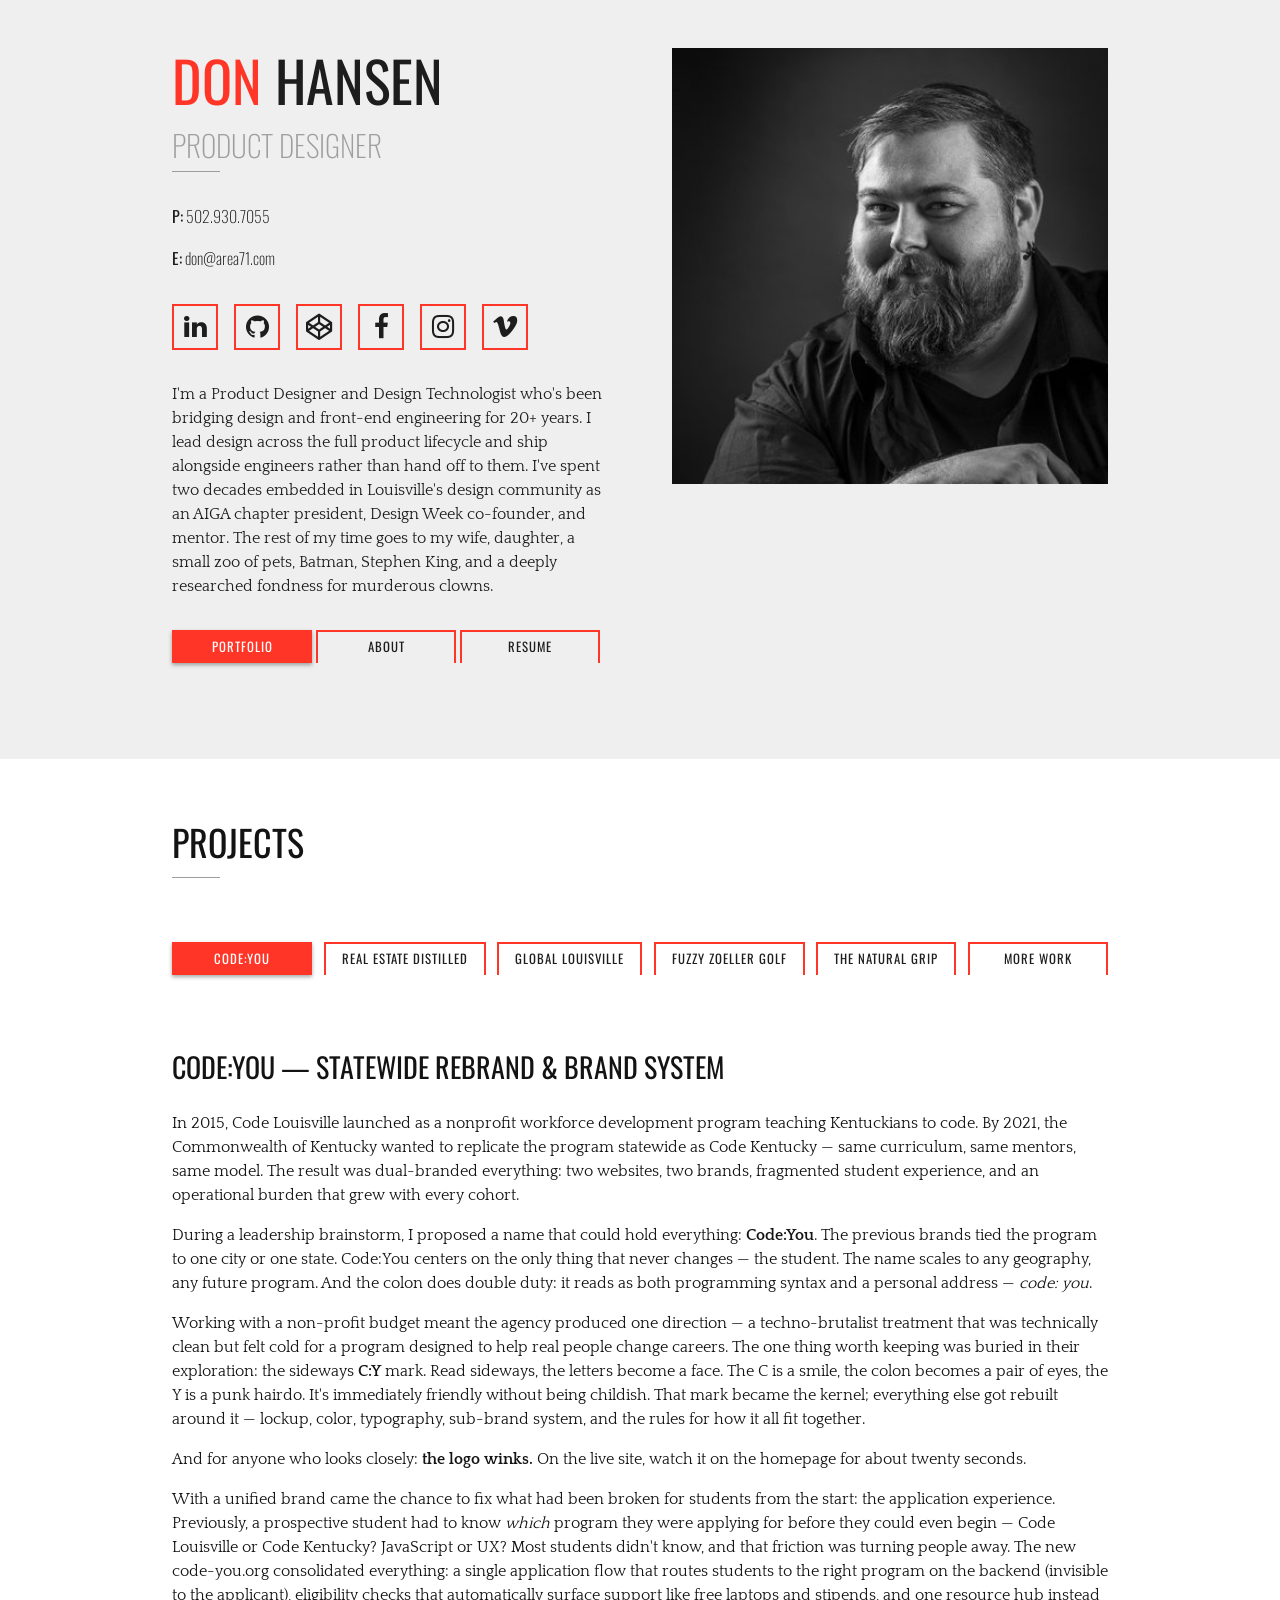
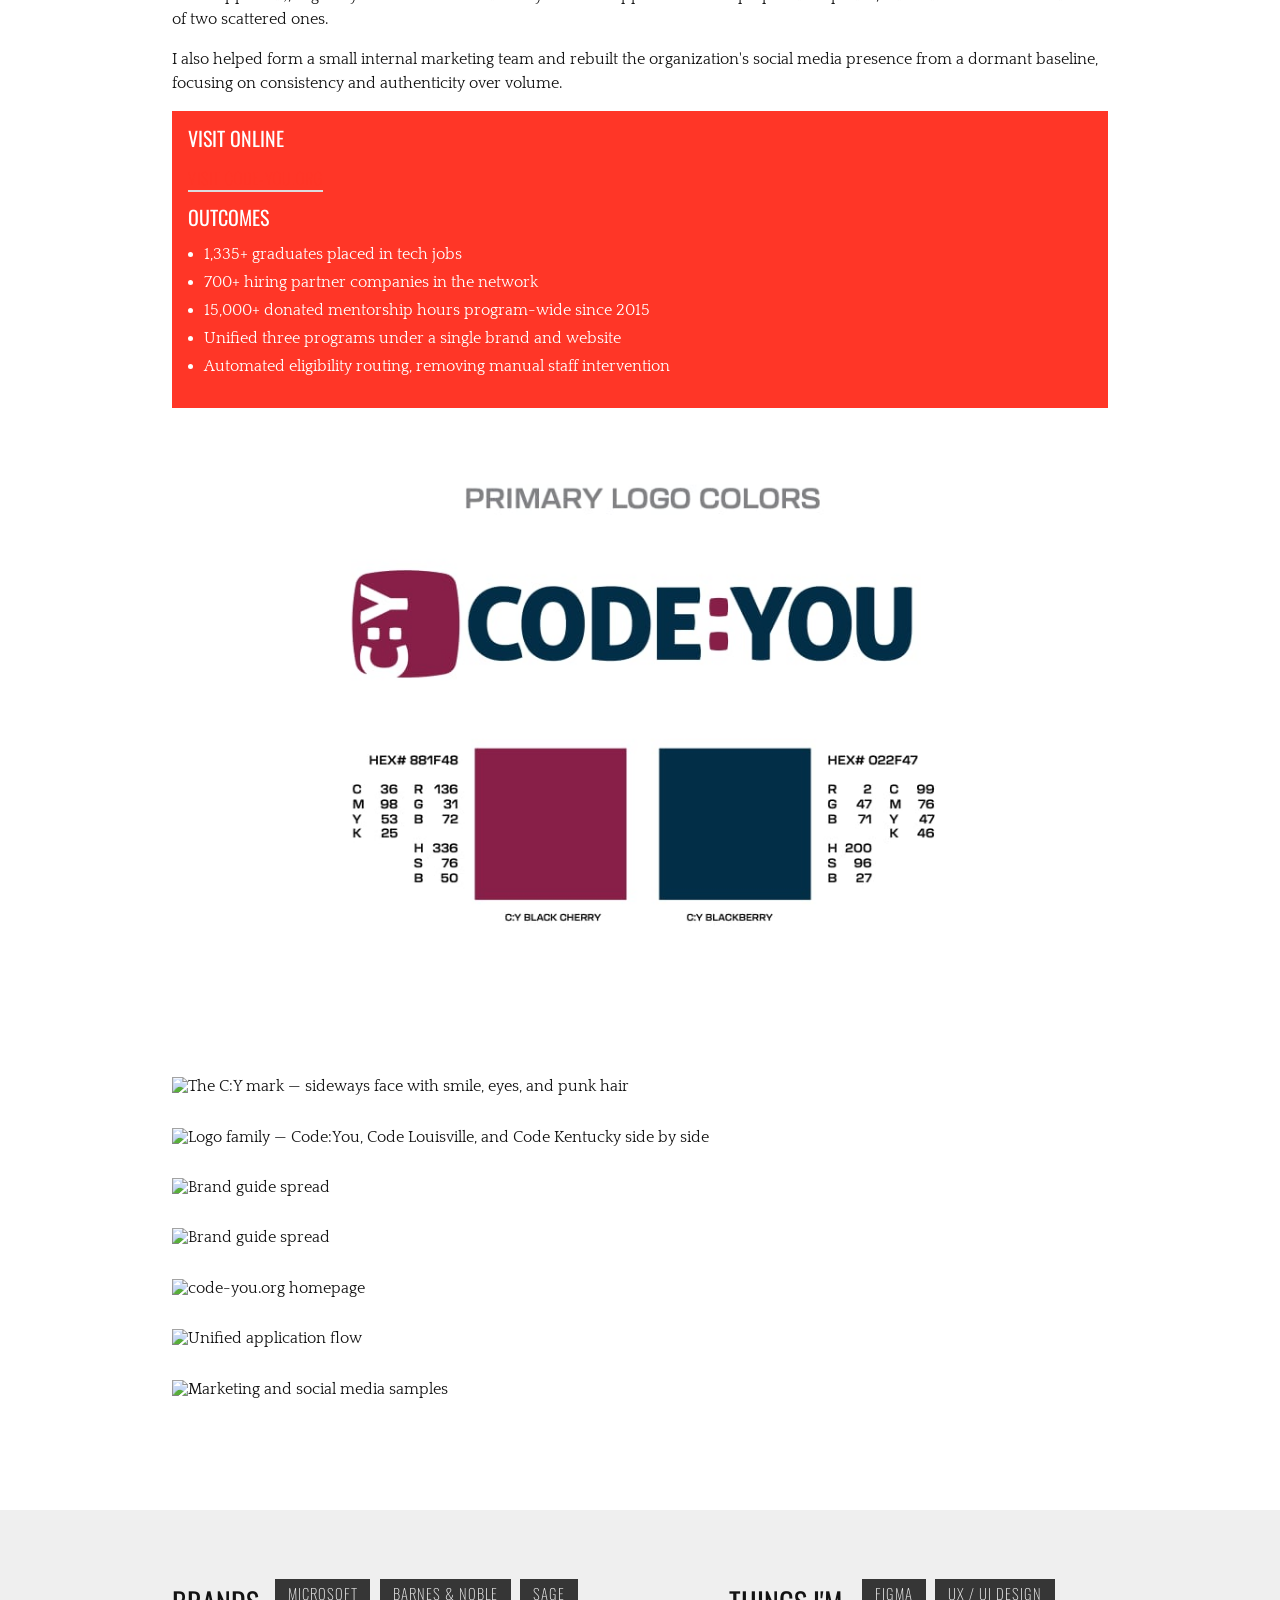
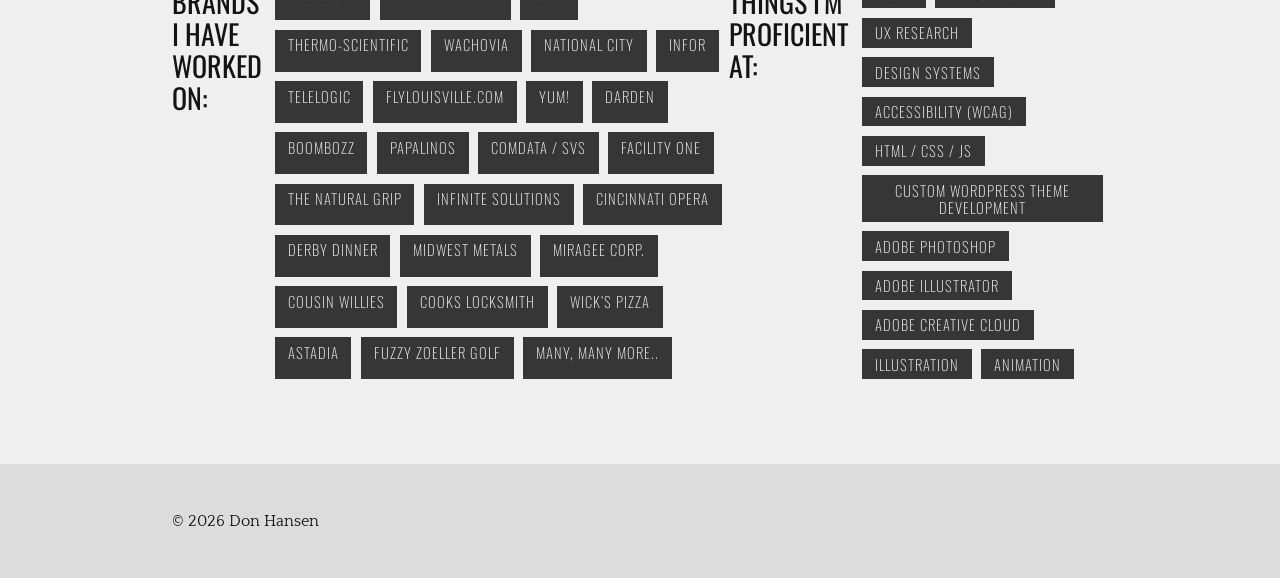
==== index.html @ 9a3e17de "Format index.html and style.css with Prettier Normalizes indentation across both files so the editor" ====
<!doctype html>
<html lang="en">
  <head>
    <meta charset="UTF-8" />
    <title>Don Hansen - Portfolio</title>

    <meta name="viewport" content="width=device-width, initial-scale=1.0" />
    <meta name="description" content="Don Hansen — Product Designer and Design Technologist in Louisville, KY. 20+ years bridging design and front-end engineering." />

    <meta property="og:type" content="website" />
    <meta property="og:title" content="Don Hansen — Product Designer & Design Technologist" />
    <meta property="og:description" content="20+ years bridging design and front-end engineering. Portfolio, about, and resume." />
    <meta property="og:image" content="https://area71.com/assets/dchansen3_sq_400x400.jpg" />
    <meta property="og:url" content="https://area71.com/" />
    <meta name="twitter:card" content="summary_large_image" />
    <meta name="twitter:title" content="Don Hansen — Product Designer & Design Technologist" />
    <meta name="twitter:description" content="20+ years bridging design and front-end engineering. Portfolio, about, and resume." />
    <meta name="twitter:image" content="https://area71.com/assets/dchansen3_sq_400x400.jpg" />

    <link rel="preconnect" href="https://fonts.gstatic.com" />
    <link rel="preconnect" href="https://cdnjs.cloudflare.com" crossorigin />
    <link rel="stylesheet" href="https://fonts.googleapis.com/css2?family=Oswald:wght@200;400&family=Quattrocento:wght@400;700&display=swap" />
    <link rel="stylesheet" href="https://cdnjs.cloudflare.com/ajax/libs/font-awesome/4.6.3/css/font-awesome.css" />
    <link rel="preload" as="image" href="assets/dchansen3_sq_400x400.jpg" />

    <link rel="stylesheet" href="css/style.css" />
  </head>

  <body>
    <a href="#main-content" class="skip-to-content">Skip to main content</a>

    <div class="full-width-cont header">
      <section class="contact-cont cont">
        <div class="contact-info">
          <h1><span class="accent">Don</span> Hansen</h1>

          <h2>Product Designer</h2>

          <p>
            <span><strong>P:</strong> 502.930.7055</span>
          </p>
          <p>
            <span><strong>E:</strong> don@area71.com</span>
          </p>

          <div class="social-cont">
            <ul class="social-icons">
              <li>
                <a href="https://www.linkedin.com/in/dchansen/" target="_blank" rel="noopener noreferrer" aria-label="LinkedIn profile"><i class="fa fa-linkedin" aria-hidden="true"></i></a>
              </li>
              <li>
                <a href="https://github.com/charger71" target="_blank" rel="noopener noreferrer" aria-label="GitHub profile"><i class="fa fa-github" aria-hidden="true"></i></a>
              </li>
              <li>
                <a href="https://codepen.io/charger71" target="_blank" rel="noopener noreferrer" aria-label="CodePen profile"><i class="fa fa-codepen" aria-hidden="true"></i></a>
              </li>
              <li>
                <a href="https://www.facebook.com/charger71/" target="_blank" rel="noopener noreferrer" aria-label="Facebook profile"><i class="fa fa-facebook" aria-hidden="true"></i></a>
              </li>
              <li>
                <a href="https://www.instagram.com/charger71/" target="_blank" rel="noopener noreferrer" aria-label="Instagram profile"><i class="fa fa-instagram" aria-hidden="true"></i></a>
              </li>
              <li>
                <a href="https://vimeo.com/user18094978" target="_blank" rel="noopener noreferrer" aria-label="Vimeo profile"><i class="fa fa-vimeo" aria-hidden="true"></i></a>
              </li>
            </ul>
          </div>

          <p>
            I'm a Product Designer and Design Technologist who's been bridging design and front-end engineering for 20+ years. I lead design across the full product lifecycle and ship alongside
            engineers rather than hand off to them. I've spent two decades embedded in Louisville's design community as an AIGA chapter president, Design Week co-founder, and mentor. The rest of my
            time goes to my wife, daughter, a small zoo of pets, Batman, Stephen King, and a deeply researched fondness for murderous clowns.
          </p>

          <p>
            <button type="button" class="btn proj-nav-lnk active" data-group="outer" data-target="port-cont">Portfolio</button>
            <button type="button" class="btn proj-nav-lnk" data-group="outer" data-target="about-cont">About</button>
            <button type="button" class="btn proj-nav-lnk" data-group="outer" data-target="resume-cont">Resume</button>
          </p>
        </div>

        <div class="contact-photo">
          <img src="assets/dchansen3_sq_400x400.jpg" alt="Headshot of Don Hansen" class="contact-headshot" width="400" height="400" />
        </div>
      </section>
    </div>

    <!-- BEGIN PORTFOLIO SECTION -->

    <main id="main-content">
      <div id="port-cont" style="display: block" class="tabcontent2">
        <section class="cont">
          <h2 class="proj-header">Projects</h2>
        </section>

        <section class="proj-nav cont">
          <button type="button" class="btn proj-nav-lnk active" data-group="inner" data-target="codeyou">Code:You</button>
          <button type="button" class="btn proj-nav-lnk" data-group="inner" data-target="red">Real Estate Distilled</button>
          <button type="button" class="btn proj-nav-lnk" data-group="inner" data-target="globallou">Global Louisville</button>
          <button type="button" class="btn proj-nav-lnk" data-group="inner" data-target="fuzzygolf">Fuzzy Zoeller Golf</button>
          <button type="button" class="btn proj-nav-lnk" data-group="inner" data-target="naturalgrip">The Natural Grip</button>
          <button type="button" class="btn proj-nav-lnk" data-group="inner" data-target="morework">More Work</button>
        </section>

        <section class="proj-item cont">
          <div id="codeyou" style="display: block" class="tabcontent">
            <div class="tab-txt">
              <div>
                <h3>Code:You — Statewide Rebrand &amp; Brand System</h3>

                <p>
                  In 2015, Code Louisville launched as a nonprofit workforce development program teaching Kentuckians to code. By 2021, the Commonwealth of Kentucky wanted to replicate the program
                  statewide as Code Kentucky — same curriculum, same mentors, same model. The result was dual-branded everything: two websites, two brands, fragmented student experience, and an
                  operational burden that grew with every cohort.
                </p>

                <p>
                  During a leadership brainstorm, I proposed a name that could hold everything: <strong>Code:You</strong>. The previous brands tied the program to one city or one state. Code:You
                  centers on the only thing that never changes — the student. The name scales to any geography, any future program. And the colon does double duty: it reads as both programming syntax
                  and a personal address — <em>code: you</em>.
                </p>

                <p>
                  Working with a non-profit budget meant the agency produced one direction — a techno-brutalist treatment that was technically clean but felt cold for a program designed to help real
                  people change careers. The one thing worth keeping was buried in their exploration: the sideways <strong>C:Y</strong> mark. Read sideways, the letters become a face. The C is a
                  smile, the colon becomes a pair of eyes, the Y is a punk hairdo. It's immediately friendly without being childish. That mark became the kernel; everything else got rebuilt around it
                  — lockup, color, typography, sub-brand system, and the rules for how it all fit together.
                </p>

                <p>And for anyone who looks closely: <strong>the logo winks.</strong> On the live site, watch it on the homepage for about twenty seconds.</p>

                <p>
                  With a unified brand came the chance to fix what had been broken for students from the start: the application experience. Previously, a prospective student had to know
                  <em>which</em> program they were applying for before they could even begin — Code Louisville or Code Kentucky? JavaScript or UX? Most students didn't know, and that friction was
                  turning people away. The new code-you.org consolidated everything: a single application flow that routes students to the right program on the backend (invisible to the applicant),
                  eligibility checks that automatically surface support like free laptops and stipends, and one resource hub instead of two scattered ones.
                </p>

                <p>
                  I also helped form a small internal marketing team and rebuilt the organization's social media presence from a dormant baseline, focusing on consistency and authenticity over volume.
                </p>
              </div>

              <aside class="proj-aside">
                <h3>Visit Online</h3>

                <p><a href="https://code-you.org/" target="_blank" rel="noopener noreferrer">Visit code-you.org</a></p>

                <h3>Outcomes</h3>

                <ul>
                  <li>1,335+ graduates placed in tech jobs</li>
                  <li>700+ hiring partner companies in the network</li>
                  <li>15,000+ donated mentorship hours program-wide since 2015</li>
                  <li>Unified three programs under a single brand and website</li>
                  <li>Automated eligibility routing, removing manual staff intervention</li>
                </ul>
              </aside>
            </div>

            <div class="tab-img">
              <img src="assets/codeyou-main.jpg" alt="Code:You primary logo lockup" class="proj-img" />
              <img src="assets/codeyou-logo-cy-mark.jpg" alt="The C:Y mark — sideways face with smile, eyes, and punk hair" class="proj-img" />
              <img src="assets/codeyou-logo-family.jpg" alt="Logo family — Code:You, Code Louisville, and Code Kentucky side by side" class="proj-img" />
              <img src="assets/codeyou-brandguide-01.jpg" alt="Brand guide spread" class="proj-img" />
              <img src="assets/codeyou-brandguide-02.jpg" alt="Brand guide spread" class="proj-img" />
              <img src="assets/codeyou-website-home.jpg" alt="code-you.org homepage" class="proj-img" />
              <img src="assets/codeyou-application-flow.jpg" alt="Unified application flow" class="proj-img" />
              <img src="assets/codeyou-marketing.jpg" alt="Marketing and social media samples" class="proj-img" />
            </div>
          </div>

          <div id="red" style="display: none" class="tabcontent">
            <div class="tab-txt">
              <div>
                <h3>Real Estate Distilled</h3>

                <p>
                  Branding for a new real estate conference launching in a category full of polished, interchangeable corporate events. The whole positioning was anti-fluff: speakers were asked to
                  <span class="quoted">&ldquo;truly distill their talks down,&rdquo;</span> focusing only on revenue-producing tactics attendees could put to work the next Monday. The identity needed
                  to feel like that &mdash; direct, confident, distinct, with no decoration that wasn&rsquo;t doing work.
                </p>

                <p>
                  I developed the full brand from scratch: logo system, color and typography, icons, and the brand guide that kept everything consistent across conference materials. The mark won AIGA
                  Louisville&rsquo;s The Show award in 2017 and was later featured in HeyDesign.com&rsquo;s logo inspiration roundup.
                </p>
              </div>

              <aside class="proj-aside">
                <h3>Special Recognition</h3>

                <p>2017 - AIGA Louisville's The Show Winner</p>
                <p>
                  <a href="https://heydesign.com/2017/05/new-round-of-logo-design-amazing-examples-for-your-inspiration/" target="_blank" rel="noopener noreferrer">HeyDesign.com</a> - Logos for your
                  inspiration. <span class="proj-aside-date">May, 2017</span>
                </p>
              </aside>
            </div>

            <div class="tab-img">
              <img src="assets/redc-main.jpg" alt="Real Estate Distilled — primary brand identity" class="proj-img" loading="lazy" />
              <img src="assets/redc-logo-variations.jpg" alt="Real Estate Distilled logo variations" class="proj-img" loading="lazy" />
              <img src="assets/redc-brandguide-01.jpg" alt="Real Estate Distilled brand guide spread" class="proj-img" loading="lazy" />
              <img src="assets/redc-brandguide-02.jpg" alt="Real Estate Distilled brand guide spread" class="proj-img" loading="lazy" />
              <img src="assets/redc-icons.jpg" alt="Real Estate Distilled icon set" class="proj-img" loading="lazy" />
            </div>
          </div>

          <div id="globallou" style="display: none" class="tabcontent">
            <div class="tab-txt">
              <div>
                <h3>Global Louisville Action Plan</h3>

                <p>
                  Unveiled in December 2016, the Global Louisville Action Plan is a collaborative effort between the Mayor&rsquo;s Office, regional chamber of commerce Greater Louisville Inc., and
                  hundreds of community members. It outlines key strategies to attract, retain, and grow Louisville&rsquo;s foreign-born population and workforce.
                </p>

                <p>
                  I designed the 12-page booklet that introduced the plan to the public &mdash; including the cover system, interior layout, and a full set of custom infographics that translated dense
                  demographic and economic data into something a general audience could actually read. The visualizations cover population growth projections, workforce composition by industry,
                  education attainment comparisons, business ownership stats, and the plan&rsquo;s three-pillar strategy framework (Integrate, Empower, Attract). Credited as designer on page 11 of the
                  published document.
                </p>
              </div>

              <aside class="proj-aside">
                <h3>More Info</h3>

                <p><a href="https://www.youtube.com/watch?v=EBZH74nXqgc" target="_blank" rel="noopener noreferrer">Watch Press Event</a></p>

                <p><a href="https://louisvilleky.gov/government/globalization/global-louisville-action-plan" target="_blank" rel="noopener noreferrer">Louisvilleky.gov</a></p>

                <p>
                  <a
                    href="https://louisvilleky.gov/sites/default/files/migration/missing-files/global_louisville_action_plan/globallouisvilleactionplan12162016.pdf"
                    target="_blank"
                    rel="noopener noreferrer"
                    >Read the full plan (PDF)</a
                  >
                </p>
              </aside>
            </div>

            <div class="tab-img">
              <img src="assets/globallou-cover-photo.jpg" alt="Global Louisville Action Plan booklet cover" class="proj-img" loading="lazy" />
              <img src="assets/globallou-inside-photo.jpg" alt="Global Louisville Action Plan interior spread with infographics" class="proj-img" loading="lazy" />
              <img src="assets/globallou-announce-photo.jpg" alt="Greater Louisville Inc. President Kent Oyler, center, helped unveil the Global Action Plan" class="proj-img" loading="lazy" />
              <p class="proj-caption">Greater Louisville leaders holding copies of the booklet during the press announcement.</p>
              <img src="assets/globallou-cover1-photo.jpg" alt="Global Louisville booklet alternate cover" class="proj-img" loading="lazy" />
              <img src="assets/globallou-inside1-photo.jpg" alt="Global Louisville booklet interior page" class="proj-img" loading="lazy" />
            </div>
          </div>

          <div id="fuzzygolf" style="display: none" class="tabcontent">
            <div class="tab-txt">
              <div>
                <h3>Fuzzy Zoeller Golf</h3>

                <p>
                  Two 18-hole, par-72 courses &mdash; Champions Pointe and Covered Bridge &mdash; designed in collaboration with Fuzzy Zoeller. By 2018, the existing website was holding the business
                  back: a tables-based static HTML site with no CMS, no responsive layout, and a booking flow that was effectively unusable on a phone. Both courses lived on every page, which made it
                  hard to learn anything about either one. And the most important thing a golfer comes to a course website to do &mdash; book a tee time &mdash; was the hardest thing to actually
                  accomplish.
                </p>

                <p>
                  I rebuilt the site from the ground up on WordPress with a custom theme, designed and developed end-to-end. Each course got its own clearly separated identity within the parent brand.
                  New interactive course maps replaced the previous static layouts. Proper booking pages were built around the actual flow a golfer needs &mdash; pick a course, pick a date, pick a
                  time &mdash; instead of the buried multi-step process the old site demanded.
                </p>

                <p>
                  After launch, online tee time bookings grew substantially and overall site traffic increased significantly. The courses themselves are still operating today &mdash; now managed by
                  <a href="https://www.kempersports.com/" target="_blank" rel="noopener noreferrer">KemperSports</a> under the combined name
                  <a href="https://www.cbcpgolf.com" target="_blank" rel="noopener noreferrer">Covered Bridge and Champions Pointe</a>.
                </p>
              </div>

              <aside class="proj-aside">
                <h3>The Work</h3>

                <ul>
                  <li>Custom WordPress theme built from scratch</li>
                  <li>Responsive design (the original site was unusable on mobile)</li>
                  <li>Interactive course maps for both courses</li>
                  <li>Streamlined tee time booking flow</li>
                  <li>Replaced a tables-based static site with a CMS-driven build</li>
                </ul>

                <h3>The Courses Today</h3>

                <p><a href="https://www.cbcpgolf.com" target="_blank" rel="noopener noreferrer">cbcpgolf.com</a></p>
              </aside>
            </div>

            <div class="tab-img">
              <img
                src="assets/fuzzygolf-before.jpg"
                alt="The previous Fuzzy Zoeller Golf site — tables-based, non-responsive, with both courses crowded onto every page"
                class="proj-img"
                loading="lazy"
              />
              <img src="assets/fuzzygolf-main.jpg" alt="Fuzzy Zoeller Golf — redesigned site hero" class="proj-img" loading="lazy" />
              <img src="assets/fuzzygolf-cp-home.jpg" alt="Champions Pointe golf course homepage" class="proj-img" loading="lazy" />
              <img src="assets/fuzzygolf-cb-home.jpg" alt="Covered Bridge golf course homepage" class="proj-img" loading="lazy" />
              <img src="assets/fuzzygolf-about.jpg" alt="Fuzzy Zoeller Golf about page" class="proj-img" loading="lazy" />
            </div>
          </div>

          <div id="naturalgrip" style="display: none" class="tabcontent">
            <div class="tab-txt">
              <div>
                <h3>The Natural Grip</h3>

                <p>
                  The Natural Grip is a hand-protection product for cross-functional fitness &mdash; thin zinc oxide cotton tape, custom-fitted to ring-finger size, more breathable than weightlifting
                  gloves and less bulky than wraps. In the fall of 2014, the company landed a featured spot on ABC&rsquo;s <em>Shark Tank</em>, which gave us roughly six weeks to get the brand and
                  site ready for a national-broadcast audience hitting all at once.
                </p>

                <p>
                  I led design and strategy as the senior member of the team, owned the design end-to-end, and co-developed with a dev partner to split the build under the deadline. The work covered
                  two new branded landing pages targeted to the Shark Tank audience, refreshed custom illustrations, a rebuilt e-commerce ordering flow, SEO work in partnership with the agency&rsquo;s
                  search team, and hosting/infrastructure prep with the agency&rsquo;s ops team for the traffic spike. The episode aired November 7, 2014.
                </p>

                <ul>
                  <li>65,000+ visits to the Natural Grip site between November 7th&ndash;10th &mdash; more visits in 4 days than the previous year combined.</li>
                  <li>Year-over-year traffic up 5,000%.</li>
                  <li>Average session duration during the Shark Tank window: nearly six minutes (a 500% increase over the same period the previous year).</li>
                  <li>20% of visitors reached the shop page during the campaign window.</li>
                  <li>Traffic was driven primarily by organic search (52% &mdash; viewers searching for "Natural Grip" during and after the show) and referral coverage of the episode.</li>
                  <li>
                    A
                    <a href="https://web.archive.org/web/20170426115914/http://finance.yahoo.com/news/shark-tank-investor-daymond-john-005800601.html" target="_blank" rel="noopener noreferrer"
                      >Yahoo! Finance article</a
                    >
                    covering the episode drove an additional 16,000 visits to the site.
                  </li>
                </ul>

                <p>
                  The broader campaign &mdash; including a video series produced by the agency&rsquo;s video team using design assets from the brand work &mdash; went on to win four American
                  Advertising Federation Louie Awards in 2015, including Judges&rsquo; Choice for the online video campaign.
                </p>
              </div>

              <aside class="proj-aside">
                <h3>The Work</h3>

                <ul>
                  <li>Brand and visual design</li>
                  <li>Two branded landing pages</li>
                  <li>Custom illustrations</li>
                  <li>E-commerce ordering flow</li>
                  <li>Front-end development (with a dev partner)</li>
                </ul>

                <h3>Timeline</h3>

                <p>~6 weeks from project start to Shark Tank airdate</p>

                <h3>Recognition</h3>

                <p>Featured in a <a href="https://www.sharktankblog.com/business/the-natural-grip/" target="_blank" rel="noopener noreferrer">Shark Tank Blog episode recap</a></p>
              </aside>
            </div>

            <div class="tab-img">
              <img src="assets/tng-main.jpg" alt="The Natural Grip — Shark Tank launch landing page" class="proj-img" loading="lazy" />
              <img src="assets/tng-wireframes.jpg" alt="The Natural Grip site wireframes" class="proj-img" loading="lazy" />
              <img src="assets/tng-grip-hands.jpg" alt="Custom illustration of hands using The Natural Grip" class="proj-img" loading="lazy" />
              <img src="assets/tng-desktop.jpg" alt="The Natural Grip desktop site" class="proj-img" loading="lazy" />
            </div>
          </div>

          <div id="morework" style="display: none" class="tabcontent">
            <div class="tab-txt">
              <div>
                <h3>Video/Animations</h3>

                <div class="animat">
                  <div class="video-responsive">
                    <iframe
                      src="https://player.vimeo.com/video/313431150?title=0&byline=0&portrait=0"
                      frameborder="0"
                      allow="autoplay; fullscreen; picture-in-picture"
                      allowfullscreen
                      loading="lazy"
                      title="Animated product video"
                    ></iframe>
                  </div>

                  <div class="video-responsive">
                    <iframe
                      src="https://player.vimeo.com/video/223373409?title=0&byline=0&portrait=0"
                      frameborder="0"
                      allow="autoplay; fullscreen; picture-in-picture"
                      allowfullscreen
                      loading="lazy"
                      title="Animated product video"
                    ></iframe>
                  </div>

                  <div class="video-responsive">
                    <iframe
                      src="https://player.vimeo.com/video/65371666?title=0&byline=0&portrait=0"
                      frameborder="0"
                      allow="autoplay; fullscreen; picture-in-picture"
                      allowfullscreen
                      loading="lazy"
                      title="Animated product video"
                    ></iframe>
                  </div>
                </div>

                <div>
                  <h3>Commonwealth (Walden) Theatre Center Enrollment videos.</h3>
                  <p>
                    Artwork by the late, great, <a href="https://wfpl.org/remembering-louisville-illest-strator-kevlen-goodner/" target="_blank" rel="noopener noreferrer">Kevlen Goodner</a>, with
                    <a href="https://mightily.com" target="_blank" rel="noopener noreferrer">Mightily</a>
                  </p>
                </div>

                <div class="animat">
                  <div class="video-responsive">
                    <iframe
                      src="https://player.vimeo.com/video/250125345?title=0&byline=0&portrait=0"
                      frameborder="0"
                      allow="autoplay; fullscreen; picture-in-picture"
                      allowfullscreen
                      loading="lazy"
                      title="Commonwealth Theatre Center enrollment video"
                    ></iframe>
                  </div>

                  <div class="video-responsive">
                    <iframe
                      src="https://player.vimeo.com/video/256145269?title=0&byline=0&portrait=0"
                      frameborder="0"
                      allow="autoplay; fullscreen; picture-in-picture"
                      allowfullscreen
                      loading="lazy"
                      title="Commonwealth Theatre Center enrollment video"
                    ></iframe>
                  </div>

                  <div class="video-responsive">
                    <iframe
                      src="https://player.vimeo.com/video/256841649?title=0&byline=0&portrait=0"
                      frameborder="0"
                      allow="autoplay; fullscreen; picture-in-picture"
                      allowfullscreen
                      loading="lazy"
                      title="Commonwealth Theatre Center enrollment video"
                    ></iframe>
                  </div>
                </div>

                <hr class="divider" />

                <h3>More Work Samples</h3>

                <p>A selection of other works you may be interested in.</p>
              </div>
            </div>

            <div class="tab-img">
              <div class="mason-cont">
                <img class="proj-more-img" src="assets/bracketpress_logocomp.png" alt="BracketPress logo concept" loading="lazy" />
                <img class="proj-more-img" src="assets/dhansen-huntersthompson.jpg" alt="Hunter S. Thompson poster illustration" loading="lazy" />
                <img class="proj-more-img" src="assets/drib-spaceranger-fl.png" alt="Space Ranger illustration" loading="lazy" />
                <img class="proj-more-img" src="assets/infinitesol-main.jpg" alt="Infinite Solutions branding" loading="lazy" />
                <img class="proj-more-img" src="assets/asi-mockup.jpg" alt="Advanced Solutions Inc. site mockup" loading="lazy" />
                <img class="proj-more-img" src="assets/aiga-theshow-2015-poster.jpg" alt="AIGA The Show 2015 poster" loading="lazy" />
                <img class="proj-more-img" src="assets/papalinos-2013.jpg" alt="Papalinos Pizza 2013 branding" loading="lazy" />
                <img class="proj-more-img" src="assets/menofimpact_postcard.png" alt="Men of Impact postcard" loading="lazy" />
                <img class="proj-more-img" src="assets/mvisions.png" alt="Microvisions branding" loading="lazy" />
                <img class="proj-more-img" src="assets/bb-famouscreations-full.jpg" alt="Famous Creations branding" loading="lazy" />
                <img class="proj-more-img" src="assets/badtooth_sketch.jpg" alt="Bad Tooth logo sketch" loading="lazy" />
                <img class="proj-more-img" src="assets/badtooth_logo.jpg" alt="Bad Tooth logo final" loading="lazy" />
                <img class="proj-more-img" src="assets/wicks-group-1.jpg" alt="Wick's Pizza branding" loading="lazy" />
                <img class="proj-more-img" src="assets/cooks-main.jpg" alt="Cook's Locksmith branding" loading="lazy" />
                <img class="proj-more-img" src="assets/papalinos_websitecomp.png" alt="Papalinos website composition" loading="lazy" />
                <img class="proj-more-img" src="assets/amdream_cdcase.png" alt="American Dream CD case design" loading="lazy" />
                <img class="proj-more-img" src="assets/amdream_posterb.png" alt="American Dream poster" loading="lazy" />
                <img class="proj-more-img" src="assets/elevate.png" alt="Elevate branding" loading="lazy" />
                <img class="proj-more-img" src="assets/highlands-fest.png" alt="Highlands Festival branding" loading="lazy" />
                <img class="proj-more-img" src="assets/getfit-main.jpg" alt="GetFit branding" loading="lazy" />
                <img class="proj-more-img" src="assets/gp-main.jpg" alt="GP project branding" loading="lazy" />
                <img class="proj-more-img" src="assets/highland-main.jpg" alt="Highland project branding" loading="lazy" />
                <img class="proj-more-img" src="assets/m2transport_home.png" alt="M2 Transport homepage" loading="lazy" />
                <img class="proj-more-img" src="assets/newlife_homepage.png" alt="New Life Church homepage" loading="lazy" />
                <img class="proj-more-img" src="assets/cw-website-full.png" alt="Commonwealth website" loading="lazy" />
                <img class="proj-more-img" src="assets/lgda-email.jpg" alt="LGDA email design" loading="lazy" />
                <img class="proj-more-img" src="assets/papa-2013_desktop_home_page.png" alt="Papalinos 2013 desktop homepage" loading="lazy" />
              </div>
            </div>
          </div>
        </section>
      </div>

      <!-- END PORTFOLIO SECTION -->

      <!-- BEGIN ABOUT SECTION -->

      <div id="about-cont" style="display: none" class="tabcontent2">
        <section class="cont">
          <h2 class="proj-header">About</h2>
        </section>

        <section class="resume-cont cont">
          <div class="resume-item inverted">
            <p>
              I'm a Product Designer and Design Technologist, and I've been doing some version of this work for 20+ years. The short version: I design products end-to-end and have the technical
              fluency to ship them alongside engineers rather than hand off to them. I work across research, UX/UI, design systems, and front-end implementation, in environments ranging from solo
              freelance to enterprise. Mentorship and curriculum design have been part of the practice for most of that time.
            </p>

            <p>
              I've spent most of my career rooted in Louisville. I was a founding member of AIGA Louisville and held several roles over the years &mdash; Director of Technology, Vice President, and
              ultimately Chapter President in my final two years. I co-founded Design Week Louisville in 2015 &mdash; it still runs annually, which is one of the things I'm proudest of. I mentored at
              Code Louisville for years before joining as Training Coordinator, where I helped hundreds of adults transition into tech careers and led the rebrand that turned Code Louisville into the
              statewide Code:You. The thread connecting all of it is the same: helping people make things, and helping the things get made.
            </p>

            <p>
              At home, I'm married to Nicole, who works at Chase, and dad to Kaylee, who's in high school and currently knee-deep in a special veterinary program &mdash; which is convenient, because
              our house is a small zoo. Three cats (Ms. Kitty, Biscuit, and Roux) and two dogs: Ace, a German shepherd named after the Bat-Hound, and Quinn, who we met at the shelter bouncing up and
              down so enthusiastically that the Harley Quinn comparison was instant and unavoidable. Yes, the Batman thing runs deep.
            </p>

            <p>
              Outside of work and the menagerie: I'm a Batman collector and reader with opinions on which Batman is the best Batman (it's complicated), and a longtime Stephen King fan who collects his
              first editions &mdash; the proudest of which is a first edition of <em>IT</em>, which seems like the right book for someone with a soft spot for murderous clowns.
            </p>
          </div>
        </section>
      </div>

      <!-- END ABOUT SECTION -->

      <!-- BEGIN RESUME SECTION -->

      <div id="resume-cont" style="display: none" class="tabcontent2">
        <section class="cont">
          <h2 class="proj-header">Resume</h2>
        </section>

        <section class="resume-cont cont">
          <div class="resume-item inverted">
            <h3>Freelance &mdash; area71.com</h3>
            <h4><span class="accent">Design Technologist / Contractor</span> | 2009 &ndash; Present</h4>

            <ul class="resume-list">
              <li>Ongoing independent practice maintained alongside full-time roles, serving SMB and agency clients across web, branding, and motion.</li>
              <li>Led end-to-end product design &mdash; from discovery and wireframing to visual design and front-end delivery.</li>
              <li>Designed and built custom WordPress themes, plugins, and UI components ensuring brand consistency and responsive, accessible experiences.</li>
              <li>Produced animated product videos and software walk-throughs to support client marketing and sales efforts.</li>
              <li>Managed stakeholder relationships, translating ambiguous briefs into clear design solutions across web, branding, and motion.</li>
            </ul>
          </div>

          <div class="resume-item">
            <h3>Code:You (formerly Code Louisville)</h3>
            <h4><span class="accent">Training Coordinator</span> | 2021 &ndash; 2025</h4>

            <ul class="resume-list">
              <li>Mentored hundreds of students per cohort through virtual classes and one-on-one sessions, helping career-changers transition into the tech industry.</li>
              <li>
                Developed and designed curriculum for a wide range of programs, classes, and certificate tracks &mdash; transitioning delivery from in-person to virtual instruction serving nearly all
                of Kentucky and select counties in Indiana and Ohio.
              </li>
              <li>Built course offerings spanning foundational computer literacy to advanced programming across multiple technologies, alongside job-readiness skills.</li>
              <li>Recruited and managed a team of volunteer mentors, contributing to 15,000+ donated mentorship hours program-wide since 2015.</li>
              <li>
                Led the organization&rsquo;s rebranding effort during statewide expansion &mdash; unifying Code Louisville, Code Kentucky, and several smaller programs under the Code:You brand,
                including a new identity system and consolidated web presence.
              </li>
              <li>Directed marketing and social media outreach across all programs, rebuilding a dormant social presence and establishing consistent cadence and voice.</li>
              <li>Contributed to organizational outcomes of 1,335+ graduates placed in tech jobs and a network of 700+ hiring partner companies.</li>
            </ul>
          </div>

          <div class="resume-item">
            <h3>Advanced Solutions Inc.</h3>
            <h4><span class="accent">Designer / Developer</span> | 2018 &ndash; 2019</h4>

            <ul class="resume-list">
              <li>Managed internal web projects using a range of technologies, including responsive WordPress builds and custom theme development.</li>
              <li>Produced animated product videos and walk-throughs to support sales and marketing.</li>
              <li>Provided domain, hosting, and email management across diverse tech stacks.</li>
            </ul>
          </div>

          <div class="resume-item">
            <h3>The Learning House</h3>
            <h4><span class="accent">UX / Front-End Developer</span> | 2016 &ndash; 2017</h4>

            <ul class="resume-list">
              <li>Designed and built accessible, WCAG-compliant WordPress themes for higher education clients serving diverse user needs.</li>
              <li>Conducted stakeholder interviews and usability reviews to drive UX improvements across multiple platforms.</li>
            </ul>
          </div>

          <div class="resume-item">
            <h3>Current360</h3>
            <h4><span class="accent">Interactive Designer / Developer</span> | 2015</h4>

            <ul class="resume-list">
              <li>Designed web and UI experiences for local and regional brands, improving usability and visual consistency.</li>
            </ul>
          </div>

          <div class="resume-item">
            <h3>LEAP</h3>
            <h4><span class="accent">Senior Designer / Developer</span> | 2013 &ndash; 2015</h4>

            <ul class="resume-list">
              <li>Produced branding, websites, infographics, and marketing materials for local and regional clients.</li>
              <li>Collaborated with IT to reorganize website deployment and maintenance workflows, improving reliability.</li>
              <li>Partnered with SEO, social media, and content teams to ensure consistent branding and messaging across channels.</li>
            </ul>
          </div>

          <div class="resume-item">
            <h3>United Mail</h3>
            <h4><span class="accent">Graphic Designer / Front-End Developer</span> | 2012 &ndash; 2013</h4>

            <ul class="resume-list">
              <li>Designed client print and web materials and managed internal company projects.</li>
              <li>Troubleshot and corrected pre-flight issues on variable print jobs, ensuring production-ready output.</li>
            </ul>
          </div>

          <div class="resume-item">
            <h3>Blackstone Media</h3>
            <h4><span class="accent">Graphic Designer / Front-End Developer</span> | 2012</h4>

            <ul class="resume-list">
              <li>Short-term contract providing overflow support on WordPress-based web design and development projects.</li>
            </ul>
          </div>

          <div class="resume-item">
            <h3>New Life Church</h3>
            <h4><span class="accent">IT Administrator / Designer / Developer</span> | 2010 &ndash; 2011</h4>

            <ul class="resume-list">
              <li>Rebranded the church identity and ministry sub-groups; designed and developed multiple websites; deployed Windows Server 2008 infrastructure for 50+ users.</li>
            </ul>
          </div>

          <div class="resume-item">
            <h3>Autodemo</h3>
            <h4><span class="accent">Graphic and Motion Designer</span> | 2005 &ndash; 2009</h4>

            <ul class="resume-list">
              <li>
                Led UX/UI design for core Autodemo products and produced interactive demo videos for enterprise software clients; collaborated with developers on Microsoft Silverlight experiences.
              </li>
            </ul>
          </div>

          <div class="resume-item">
            <h3>Earlier Experience</h3>
            <h4><span class="accent">Microvisions &middot; Thrifty Nickel / CarCents Magazine</span> | 2000 &ndash; 2006</h4>

            <ul class="resume-list">
              <li>IT Consultant / Designer / Developer, Microvisions &mdash; SMB consulting; multi-server environments (Microsoft NT&ndash;2008, Exchange, ISA, SBS, Linux); client websites.</li>
              <li>Graphic Designer, Thrifty Nickel / CarCents Magazine &mdash; Print ads for regional publications; modernized the creative department from paste-up to digital pre-press.</li>
            </ul>
          </div>
        </section>

        <section class="cont">
          <h2 class="proj-header">Volunteer</h2>
        </section>

        <section class="resume-cont cont">
          <div class="resume-item">
            <h3>SkillsUSA</h3>
            <h4><span class="accent">Judge, National Technical Standards Team</span> | 2016 &ndash; Present</h4>

            <ul class="resume-list">
              <li>Serve as a judge for student technical competitions and contribute to the development of national technical standards.</li>
            </ul>
          </div>

          <div class="resume-item">
            <h3>Code Louisville</h3>
            <h4><span class="accent">Volunteer Mentor</span> | 2016 &ndash; 2021</h4>

            <ul class="resume-list">
              <li>Mentored 30+ students per cohort in front-end development and UX design prior to joining the organization in a paid Training Coordinator role.</li>
              <li>Helped develop and launch a new UX Design &amp; Research course; served as UX mentor across multiple cohorts.</li>
            </ul>
          </div>

          <div class="resume-item">
            <h3>AIGA Louisville</h3>
            <h4><span class="accent">Chapter President</span> | 2012 &ndash; 2018</h4>

            <p>
              As President of AIGA Louisville a 501(c)(3) organization. I oversaw the development of the Chapter and ensure Chapter activities are in alignment with the AIGA mission and local purpose
              statement.
            </p>

            <ul class="resume-list">
              <li>Held multiple leadership roles over the years &mdash; Director of Technology, Vice President, and Chapter President (final two years).</li>
              <li>Founding member of AIGA Louisville (formerly the LGDA &mdash; Louisville Graphic Design Association).</li>
              <li>Helped create, plan and execute various types of events for the local community.</li>
              <li>Brought in national design leaders to talk, mentor and educate our local community.</li>
              <li>Introduced a local speaker series showcasing local design leaders.</li>
              <li>With other leaders, helped create, plan and host the first annual Design Week in 2015 then again in 2016, 2017, 2018. Design Week is still currently held annually.</li>
            </ul>
          </div>

          <div class="resume-item">
            <h3>MidwestUX 2016</h3>
            <h4><span class="accent">Communications Director</span> | 2015 &ndash; 2016</h4>

            <ul class="resume-list">
              <li>
                MidwestUX is a roaming conference raising the value and understanding of UX in the Midwest. The 2016 conference was held in Louisville, KY, with the theme &ldquo;Craftsmanship &amp;
                Hospitality.&rdquo; Led web and email marketing for the conference.
              </li>
            </ul>
          </div>

          <div class="resume-item">
            <h3>WordCamp Louisville</h3>
            <h4><span class="accent">Volunteer Organizer</span> | 2012 &ndash; 2016</h4>

            <ul class="resume-list">
              <li>WordCamp Louisville is a community-organized conference dedicated to the WordPress community in Louisville, KY.</li>
            </ul>
          </div>
        </section>

        <section class="cont">
          <h2 class="proj-header">Awards and Acknowledgements</h2>

          <h4>2016 AIGA Louisville &ndash; The Show Award</h4>
          <p>Illustration &mdash; Hunter S. Thompson Poster for AIGA &ldquo;Get Out the Vote&rdquo; Campaign</p>
          <p>Illustration &mdash; Space Explorer</p>

          <h4>2017 AIGA Louisville &ndash; The Show Award</h4>
          <p>
            Branding &mdash; Real Estate Distilled Conference &middot; Featured in
            <a href="https://heydesign.com/2017/05/new-round-of-logo-design-amazing-examples-for-your-inspiration/" target="_blank" rel="noopener noreferrer">HeyDesign.com</a> &ldquo;Logos for Your
            Inspiration&rdquo; (May 2017)
          </p>
        </section>
      </div>

      <!-- END RESUME SECTION -->
    </main>

    <div class="full-width-cont pre-footer">
      <section class="past-clients cont">
        <h3>Brands I have worked on:</h3>

        <ul class="workbrands-list">
          <li>Microsoft</li>
          <li>Barnes &amp; Noble</li>
          <li>Sage</li>
          <li>Thermo-Scientific</li>
          <li>Wachovia</li>
          <li>National City</li>
          <li>Infor</li>
          <li>Telelogic</li>
          <li>Flylouisville.com</li>
          <li>YUM!</li>
          <li>Darden</li>
          <li>BoomBozz</li>
          <li>Papalinos</li>
          <li>Comdata / SVS</li>
          <li>Facility One</li>
          <li>The Natural Grip</li>
          <li>Infinite Solutions</li>
          <li>Cincinnati Opera</li>
          <li>Derby Dinner</li>
          <li>Midwest Metals</li>
          <li>Miragee Corp.</li>
          <li>Cousin Willies</li>
          <li>Cooks Locksmith</li>
          <li>Wick’s Pizza</li>
          <li>Astadia</li>
          <li>Fuzzy Zoeller Golf</li>
          <li>Many, many more..</li>
        </ul>

        <h3>Things I'm proficient at:</h3>

        <ul class="workbrands-list">
          <li>Figma</li>
          <li>UX / UI Design</li>
          <li>UX Research</li>
          <li>Design Systems</li>
          <li>Accessibility (WCAG)</li>
          <li>HTML / CSS / JS</li>
          <li>Custom WordPress Theme Development</li>
          <li>Adobe Photoshop</li>
          <li>Adobe Illustrator</li>
          <li>Adobe Creative Cloud</li>
          <li>Illustration</li>
          <li>Animation</li>
        </ul>
      </section>
    </div>

    <div class="full-width-cont footer">
      <footer class="cont">&copy; 2026 Don Hansen</footer>
    </div>

    <script>
      // ─────────────────────────────────────────────────────────────────────────
      // Tab switching
      // ─────────────────────────────────────────────────────────────────────────
      //
      // Two parallel tab systems share one delegated click handler:
      //   - data-group="inner" : project tabs (Code:You, Real Estate Distilled, …)
      //   - data-group="outer" : page tabs    (Portfolio, About, Resume)
      //
      // Markup contract:
      //   <button class="proj-nav-lnk" data-group="inner|outer" data-target="<id>">
      //   <div id="<id>" class="tabcontent|tabcontent2">

      var GROUP_CONFIG = {
        inner: { contentClass: "tabcontent" },
        outer: { contentClass: "tabcontent2" },
      };

      function switchTab(group, targetId) {
        var cfg = GROUP_CONFIG[group];
        if (!cfg) {
          return;
        }

        var tabs = document.getElementsByClassName(cfg.contentClass);
        for (var i = 0; i < tabs.length; i++) {
          tabs[i].style.display = "none";
        }
        var target = document.getElementById(targetId);
        if (target) {
          target.style.display = "block";
        }

        var navs = document.querySelectorAll('.proj-nav-lnk[data-group="' + group + '"]');
        for (var j = 0; j < navs.length; j++) {
          if (navs[j].getAttribute("data-target") === targetId) {
            navs[j].classList.add("active");
          } else {
            navs[j].classList.remove("active");
          }
        }
      }

      document.addEventListener("click", function (evt) {
        var btn = evt.target.closest(".proj-nav-lnk[data-target]");
        if (!btn) {
          return;
        }
        switchTab(btn.getAttribute("data-group"), btn.getAttribute("data-target"));
      });

      // ─────────────────────────────────────────────────────────────────────────
      // URL hash routing — deep links to projects and outer tabs.
      //   #naturalgrip → Portfolio tab + Natural Grip project
      //   #about       → About tab
      //   #resume      → Resume tab
      // ─────────────────────────────────────────────────────────────────────────

      var PROJECT_TABS = ["codeyou", "red", "globallou", "fuzzygolf", "naturalgrip", "morework"];
      var OUTER_TAB_MAP = { portfolio: "port-cont", about: "about-cont", resume: "resume-cont" };

      function routeFromHash() {
        var hash = window.location.hash.replace("#", "");
        if (!hash) {
          return;
        }

        if (PROJECT_TABS.indexOf(hash) !== -1) {
          switchTab("outer", "port-cont");
          switchTab("inner", hash);
          requestAnimationFrame(function () {
            requestAnimationFrame(function () {
              var el = document.getElementById(hash);
              if (el) {
                el.scrollIntoView({ behavior: "smooth", block: "start" });
              }
            });
          });
        } else if (OUTER_TAB_MAP[hash]) {
          switchTab("outer", OUTER_TAB_MAP[hash]);
        }
      }

      window.addEventListener("DOMContentLoaded", routeFromHash);
      window.addEventListener("hashchange", routeFromHash);
    </script>
  </body>
</html>
---- css/style.css ----
:root {
  --color-red: #ff3627; /* primary accent */
  --color-red-hover: #e92c1e;
  --color-red-dark: #d31717;
  --color-red-darker: #b51717;
  --color-ink: #1d1d1d;
  --color-ink-soft: #131313;
  --color-jet: #363636;
  --color-gray: #9e9e9e;
  --color-gray-text: #717171;
  --color-rule: #dcdcdc;
  --color-rule-soft: #ececec;
  --color-bg-soft: #efefef;
  --color-white: #ffffff;

  --font-display: "Oswald", sans-serif;
  --font-body: "Quattrocento", serif;

  --shadow-btn: 0 2px 4px 0 rgba(0, 0, 0, 0.35);
  --transition-btn:
    background 0.25s ease, color 0.25s ease, box-shadow 0.25s ease,
    border-color 0.25s ease;
}

/*! normalize.css v8.0.1 | MIT License | github.com/necolas/normalize.css */
html {
  line-height: 1.15;
  -webkit-text-size-adjust: 100%;
}
body {
  margin: 0;
}
main {
  display: block;
}
h1 {
  font-size: 2em;
  margin: 0.67em 0;
}
hr {
  box-sizing: content-box;
  height: 0;
  overflow: visible;
}
pre {
  font-family: monospace, monospace;
  font-size: 1em;
}
a {
  background-color: transparent;
}
abbr[title] {
  border-bottom: none;
  text-decoration: underline;
  text-decoration: underline dotted;
}
b,
strong {
  font-weight: bolder;
}
code,
kbd,
samp {
  font-family: monospace, monospace;
  font-size: 1em;
}
small {
  font-size: 80%;
}
sub,
sup {
  font-size: 75%;
  line-height: 0;
  position: relative;
  vertical-align: baseline;
}
sub {
  bottom: -0.25em;
}
sup {
  top: -0.5em;
}
img {
  border-style: none;
}
button,
input,
optgroup,
select,
textarea {
  font-family: inherit;
  font-size: 100%;
  line-height: 1.15;
  margin: 0;
}
button,
input {
  overflow: visible;
}
button,
select {
  text-transform: none;
}
[type="button"],
[type="reset"],
[type="submit"],
button {
  -webkit-appearance: button;
}
[type="button"]::-moz-focus-inner,
[type="reset"]::-moz-focus-inner,
[type="submit"]::-moz-focus-inner,
button::-moz-focus-inner {
  border-style: none;
  padding: 0;
}
[type="button"]:-moz-focusring,
[type="reset"]:-moz-focusring,
[type="submit"]:-moz-focusring,
button:-moz-focusring {
  outline: 1px dotted ButtonText;
}
fieldset {
  padding: 0.35em 0.75em 0.625em;
}
legend {
  box-sizing: border-box;
  color: inherit;
  display: table;
  max-width: 100%;
  padding: 0;
  white-space: normal;
}
progress {
  vertical-align: baseline;
}
textarea {
  overflow: auto;
}
[type="checkbox"],
[type="radio"] {
  box-sizing: border-box;
  padding: 0;
}
[type="number"]::-webkit-inner-spin-button,
[type="number"]::-webkit-outer-spin-button {
  height: auto;
}
[type="search"] {
  -webkit-appearance: textfield;
  outline-offset: -2px;
}
[type="search"]::-webkit-search-decoration {
  -webkit-appearance: none;
}
::-webkit-file-upload-button {
  -webkit-appearance: button;
  font: inherit;
}
details {
  display: block;
}
summary {
  display: list-item;
}
template {
  display: none;
}
[hidden] {
  display: none;
}

*,
*::after,
*::before {
  box-sizing: border-box;
}

html {
  font-family: var(--font-body);
  color: var(--color-ink-soft);
  font-size: 16px;
}

body {
  background: var(--color-white);
}

h1 {
  font-size: 3.5rem;
  font-family: var(--font-display);
  font-weight: 400;
  text-transform: uppercase;
}

h2 {
  font-size: 2.25rem;
  font-family: var(--font-display);
  text-transform: uppercase;
  font-weight: 400;
}

h3 {
  font-size: 1.75rem;
  font-family: var(--font-display);
  text-transform: uppercase;
  font-weight: 400;
}

p {
  line-height: 1.5;
}

li {
  margin-bottom: 0.6rem;
}

a {
  color: var(--color-red);
  text-decoration: none;
  border-bottom: 2px solid var(--color-rule);
}

a:hover {
  color: var(--color-red-dark);
  border-bottom-color: var(--color-red-dark);
}

a:active {
  color: var(--color-red);
  border-bottom-color: var(--color-red);
}

.accent {
  color: var(--color-red);
}

.quoted {
  font-style: italic;
  color: var(--color-gray);
}

.skip-to-content {
  position: absolute;
  left: -9999px;
  top: 0;
  z-index: 999;
  padding: 0.5em 1em;
  background: #000;
  color: var(--color-white);
}
.skip-to-content:focus {
  left: 0;
}

/* LAYOUT */

.cont {
  display: flex;
  width: 100%;
  max-width: 1000px;
  margin: 1rem auto;
  padding: 0 2rem;
}

.full-width-cont {
  width: 100%;
  max-width: 100%;
}

.header {
  background: var(--color-bg-soft);
  margin-bottom: 2rem;
  padding: 2rem 0 3rem;
}

.pre-footer {
  background: var(--color-bg-soft);
  margin: 6rem auto 0;
  padding: 2rem 0 3rem;
}

.footer {
  background: var(--color-rule);
  padding: 2rem 0;
}

/* CONTACT / HEADER */

.contact-cont {
  color: var(--color-ink);
  justify-content: space-between;
  align-items: flex-start;
  flex-direction: column-reverse;
}

.contact-info {
  width: 100%;
}

.contact-info h1 {
  margin: 0;
}

.contact-info h2 {
  margin: 1rem auto 2rem;
  font-size: 1.85rem;
  color: var(--color-gray);
  text-transform: uppercase;
  font-weight: 200;
  position: relative;
  padding-bottom: 0.6rem;
  margin-bottom: 2rem;
}

.contact-info h2::after {
  content: "";
  position: absolute;
  background-color: var(--color-gray);
  width: 3rem;
  height: 1px;
  bottom: 0;
  left: 0;
}

.contact-info p span {
  font-family: var(--font-display);
  font-weight: 200;
}

.contact-photo {
  margin-bottom: 2rem;
}

.contact-photo img {
  width: 100%;
  height: auto;
}

.social-cont {
  width: 100%;
  margin: 2rem 0;
}

.social-icons {
  padding: 0;
  list-style: none;
  margin: 1rem 0;
  display: flex;
  justify-content: flex-start;
  align-items: center;
}

.social-icons li {
  display: flex;
  margin: 0;
  position: relative;
  font-size: 1.65rem;
}

.social-icons li:first-child {
  margin-left: 0;
  padding-left: 0;
}

.social-icons i {
  color: var(--color-ink);
}

.social-icons a {
  display: flex;
  justify-content: center;
  align-items: center;
  border: 2px solid var(--color-red);
  margin-right: 1rem;
  padding: 0.5rem;
  min-width: 46px;
  transition: var(--transition-btn);
}

.social-icons a:hover {
  background: var(--color-red);
  border-bottom-color: var(--color-red-darker);
  color: var(--color-white);
  box-shadow: var(--shadow-btn);
}

.social-icons a:hover i {
  color: var(--color-white);
}

/* BUTTONS */

.btn {
  display: inline-block;
  border: 2px solid var(--color-red);
  background: transparent;
  color: var(--color-ink);
  padding: 0.6rem 1.2rem;
  text-align: center;
  margin: 0.6rem 0;
  font-family: var(--font-display);
  font-size: 0.8rem;
  font-weight: 400;
  text-transform: uppercase;
  letter-spacing: 1px;
  min-width: 140px;
  cursor: pointer;
  transition: var(--transition-btn);
}

.btn:hover {
  background: var(--color-red-hover);
  color: var(--color-white);
  border-bottom-color: var(--color-red-darker);
  box-shadow: var(--shadow-btn);
}

.btn:active {
  background: var(--color-red);
}

.proj-nav-lnk {
  padding: 0.5rem 1rem;
  margin: 1rem 0;
  border-bottom: none;
}

.proj-nav-lnk.active {
  background: var(--color-red);
  color: var(--color-white);
  border-bottom-color: var(--color-red-darker);
  box-shadow: var(--shadow-btn);
}

/* PORTFOLIO / PROJECT TABS */

.tabcontent {
  width: 100%;
  max-width: 1000px;
  margin: 0 auto;
}

.proj-header {
  position: relative;
  margin-bottom: 2rem;
}

h2.proj-header {
  padding-bottom: 1rem;
}

.proj-header::after {
  content: "";
  position: absolute;
  background-color: var(--color-gray);
  width: 3rem;
  height: 1px;
  bottom: 0;
  left: 0;
}

.proj-nav {
  display: flex;
  justify-content: space-between;
  align-content: center;
  flex-direction: column;
}

.proj-img {
  width: 100%;
  max-width: 1000px;
  margin: 1rem auto;
}

.proj-caption {
  font-size: 0.75rem;
  font-style: italic;
}

.tab-txt {
  display: flex;
  flex-wrap: wrap;
  flex-direction: column;
  flex: 1 40%;
  text-align: left;
  margin: 1rem auto;
}

.tab-txt > div {
  flex: 1;
  width: 100%;
}

.tab-txt > div:nth-child(2n) {
  margin: 0;
}

.tab-txt > div:nth-child(2n) a {
  color: var(--color-white);
  border-bottom-color: rgba(255, 255, 255, 0.4);
}

.tab-txt > div:nth-child(2n) a:hover {
  color: var(--color-white);
  border-bottom-color: var(--color-white);
}

.proj-aside {
  margin: 0;
  padding: 1rem;
  background: var(--color-red);
  color: var(--color-white);
  width: 100%;
}

.proj-aside p {
  font-family: var(--font-display);
  letter-spacing: 1px;
  font-weight: 200;
  text-transform: uppercase;
}

.proj-aside ul {
  padding-left: 1rem;
}

aside > h3 {
  margin: 0;
  font-size: 1.25rem;
  text-transform: uppercase;
}

.proj-aside-date {
  color: var(--color-ink);
}

.tab-img {
  display: flex;
  flex-direction: row;
  flex-wrap: wrap;
  justify-content: center;
  align-items: center;
}

/* MORE WORK GRID */

.mason-cont {
  display: flex;
  flex-flow: column wrap;
  align-content: space-between;
}

.proj-more-img {
  width: 100%;
  border: 1px solid var(--color-rule-soft);
  margin: 1rem auto;
}

/* BRANDS / SKILLS LIST */

ul.workbrands-list {
  display: flex;
  flex-wrap: wrap;
  list-style: none;
  padding-left: 0.5rem;
}

ul.workbrands-list li {
  background: var(--color-jet);
  margin: 0.3rem;
  font-size: 0.65rem;
  color: var(--color-bg-soft);
  padding: 0.4rem 0.8rem;
  word-wrap: normal;
  text-align: center;
  display: inline-block;
  font-family: var(--font-display);
  font-weight: 200;
  text-transform: uppercase;
  letter-spacing: 1px;
  transition: background 0.25s ease;
}

ul.workbrands-list li:hover {
  background: var(--color-red);
}

/* RESUME */

.resume-cont {
  flex-direction: column;
}

.resume-item {
  border-bottom: 1px solid var(--color-rule-soft);
  padding: 1rem;
}

.resume-item h3 {
  font-size: 1.45rem;
}

.resume-item h4 {
  font-family: var(--font-display);
  font-weight: 200;
  text-transform: uppercase;
  letter-spacing: 1px;
  color: var(--color-gray-text);
}

ul.resume-list {
  list-style-type: square;
  margin-left: 0;
  padding-left: 1.5rem;
}

.resume-list li {
  line-height: 1.4;
}

.resume-item.inverted {
  background: #333;
  color: var(--color-white);
  padding: 2rem;
  margin-bottom: 2rem;
}

hr.divider {
  border: 0;
  border-top: 1px solid var(--color-rule);
  margin: 2rem 0;
  width: 30%;
}

/* VIDEO / ANIMATION */

.animat {
  display: flex;
  flex-direction: column;
  justify-content: center;
  align-items: center;
}

.animat > div {
  margin: 0.5rem;
  width: 100%;
  max-width: 360px;
}

.video-responsive {
  overflow: hidden;
  position: relative;
  height: 200px;
}

.video-responsive iframe {
  left: 0;
  top: 0;
  height: 100%;
  width: 100%;
  position: absolute;
}

/* Break points borrowed from Bootstrap 5.0! OH MY!! */

/* Medium devices (tablets, 768px and up) */
@media (min-width: 768px) {
  .contact-cont {
    flex-direction: row;
  }

  .contact-info,
  .contact-photo {
    width: calc(50% - 2em);
  }

  .mason-cont {
    /* Fixed height required so flex column-wrap can break into multiple columns. */
    height: 4600px;
  }

  .proj-more-img {
    width: 32%;
    margin: 0.6rem;
  }

  /* Re-order items into 3 rows */
  .proj-more-img:nth-child(3n + 1) {
    order: 1;
  }
  .proj-more-img:nth-child(3n + 2) {
    order: 2;
  }
  .proj-more-img:nth-child(3n) {
    order: 3;
  }

  /* Force new columns */
  .mason-cont::before,
  .mason-cont::after {
    content: "";
    flex-basis: 100%;
    width: 0;
    order: 2;
  }

  .tab-txt > div {
    flex: 1;
    width: calc(100% - 2rem);
  }

  .tab-txt > div:nth-child(2n) {
    margin: 0 0 2rem 2rem;
    padding: 1.25rem;
    width: 100%;
    max-width: 280px;
    font-size: 90%;
  }

  .animat {
    flex-direction: row;
  }
}

/* Large devices (desktops, 992px and up) */
@media (min-width: 992px) {
  .proj-nav {
    flex-direction: row;
  }

  .tab-txt {
    flex-direction: row;
  }

  ul.workbrands-list li {
    font-size: 0.92rem;
  }
}

/* Print */

@media print {
  body {
    margin: 0;
    color: #000;
    background-color: #fff;
  }

  a::after {
    content: " (" attr(href) ")";
  }

  img {
    display: none;
  }

  h1 {
    break-before: always;
  }
}
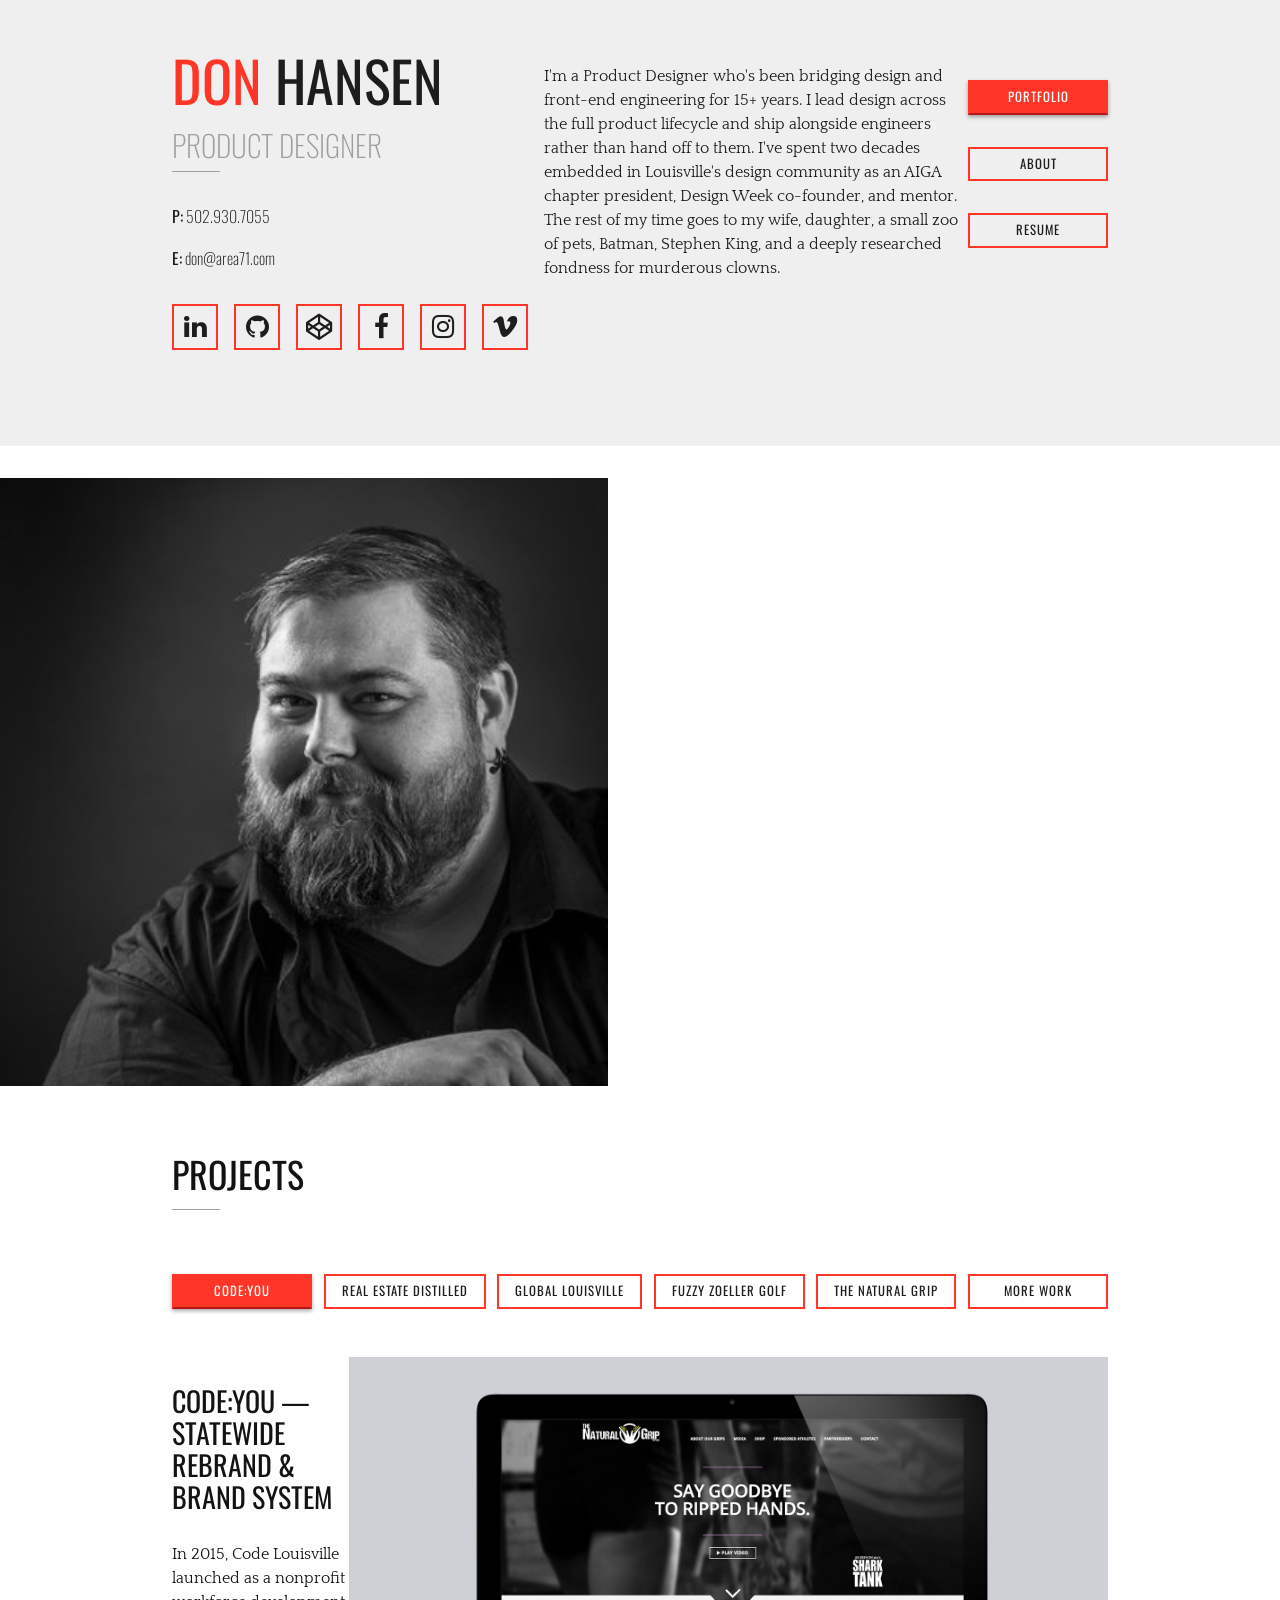
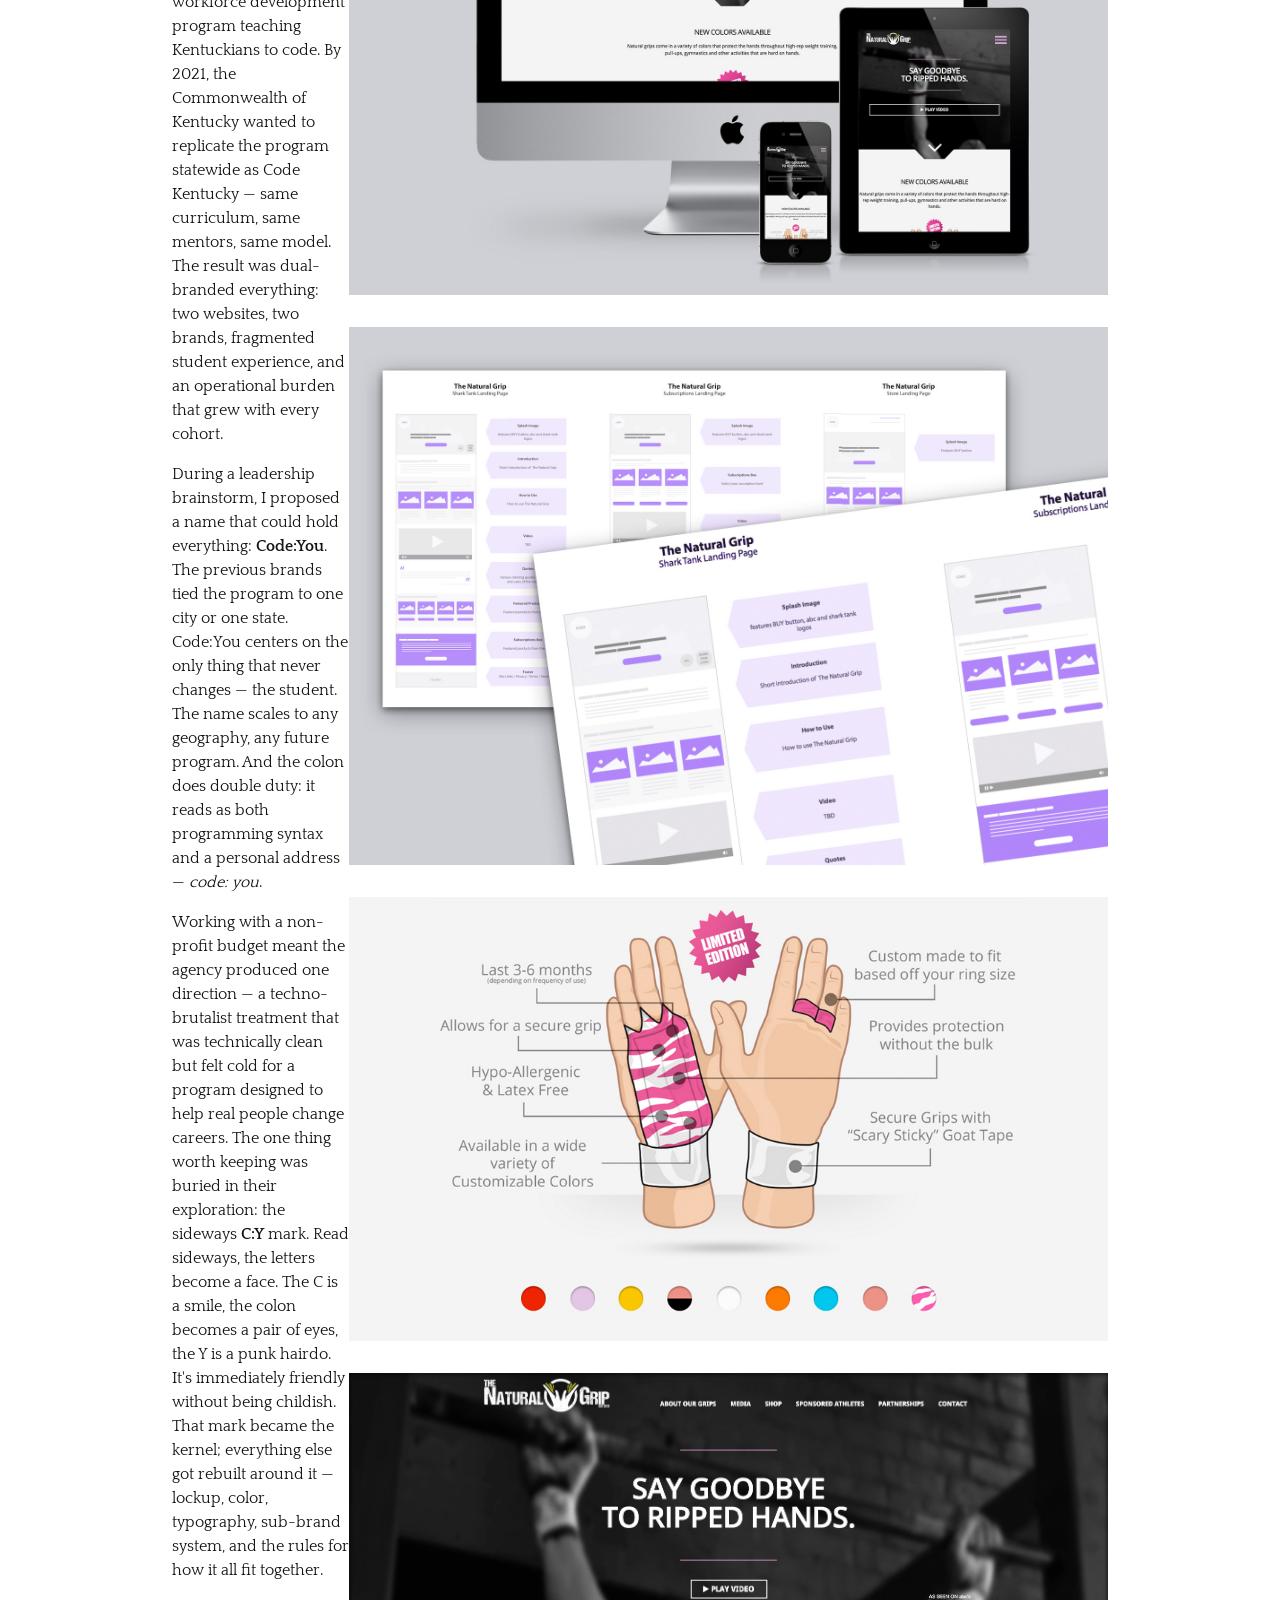
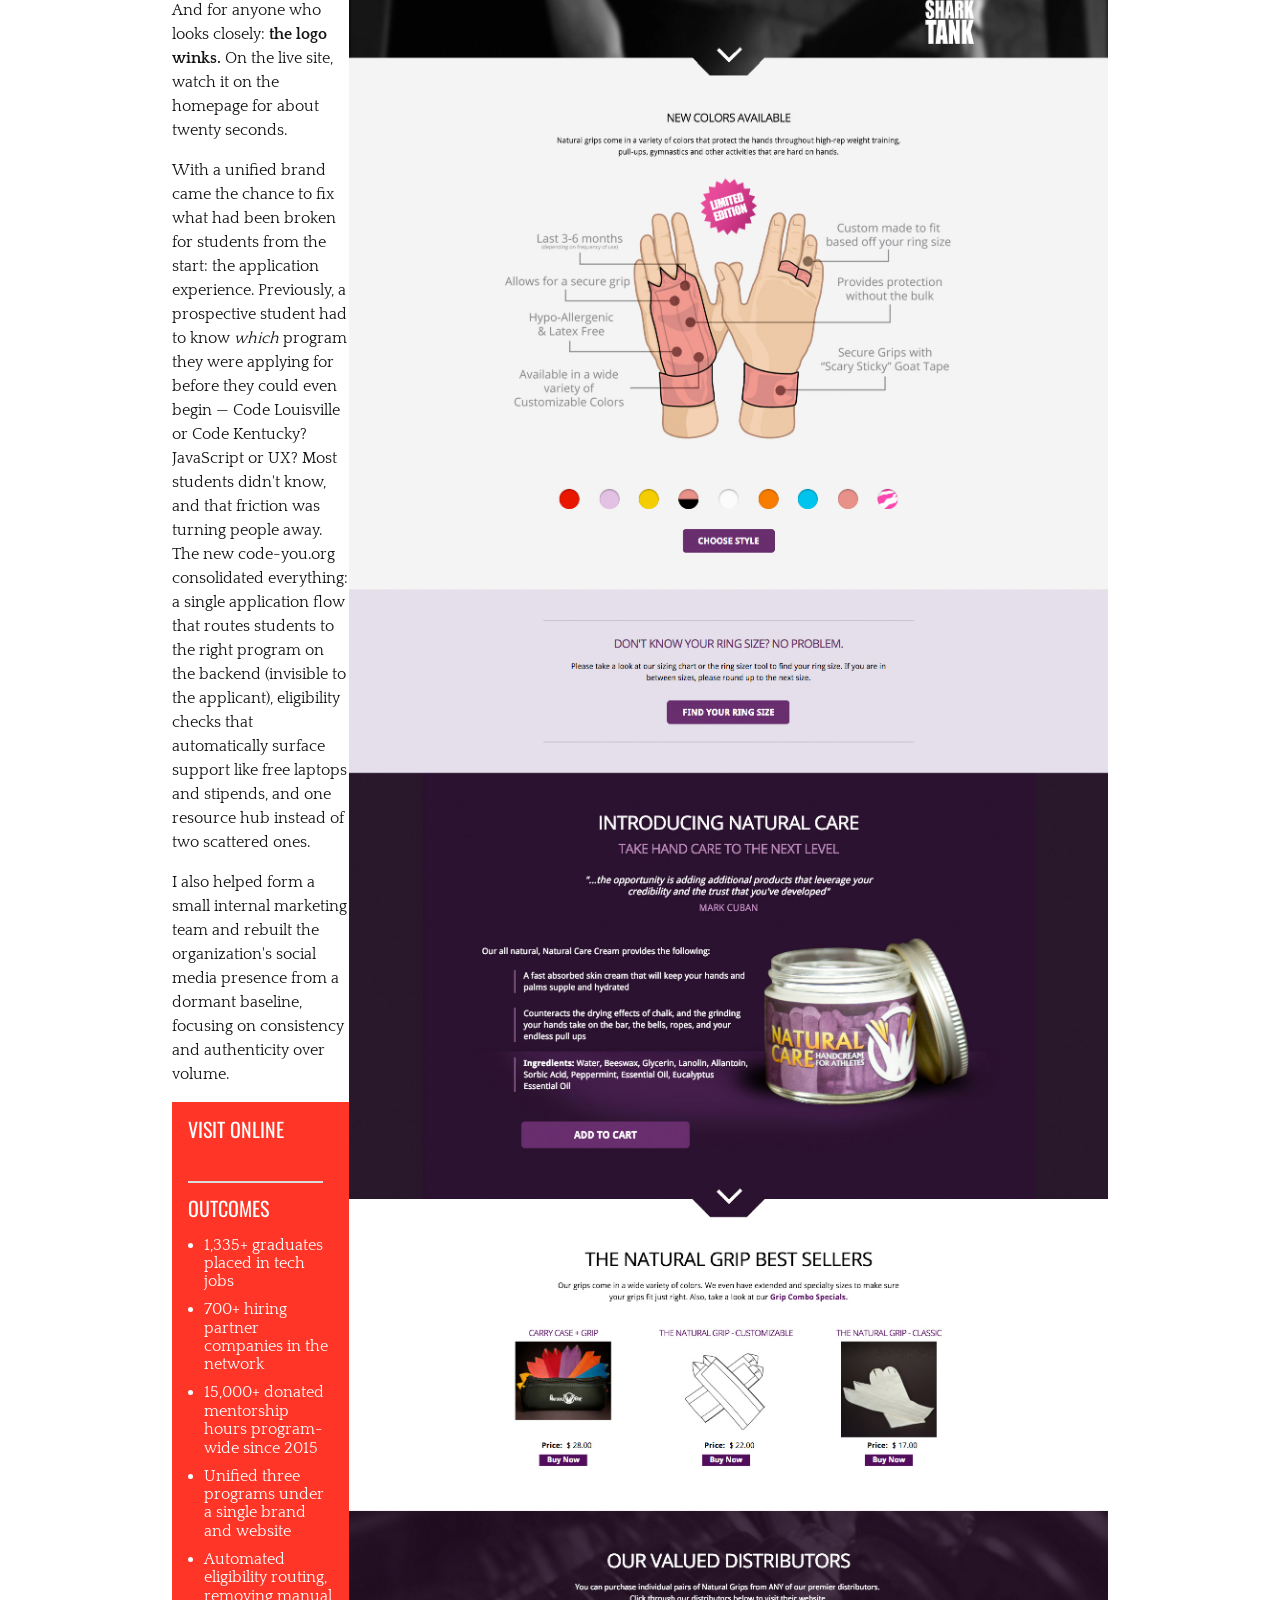
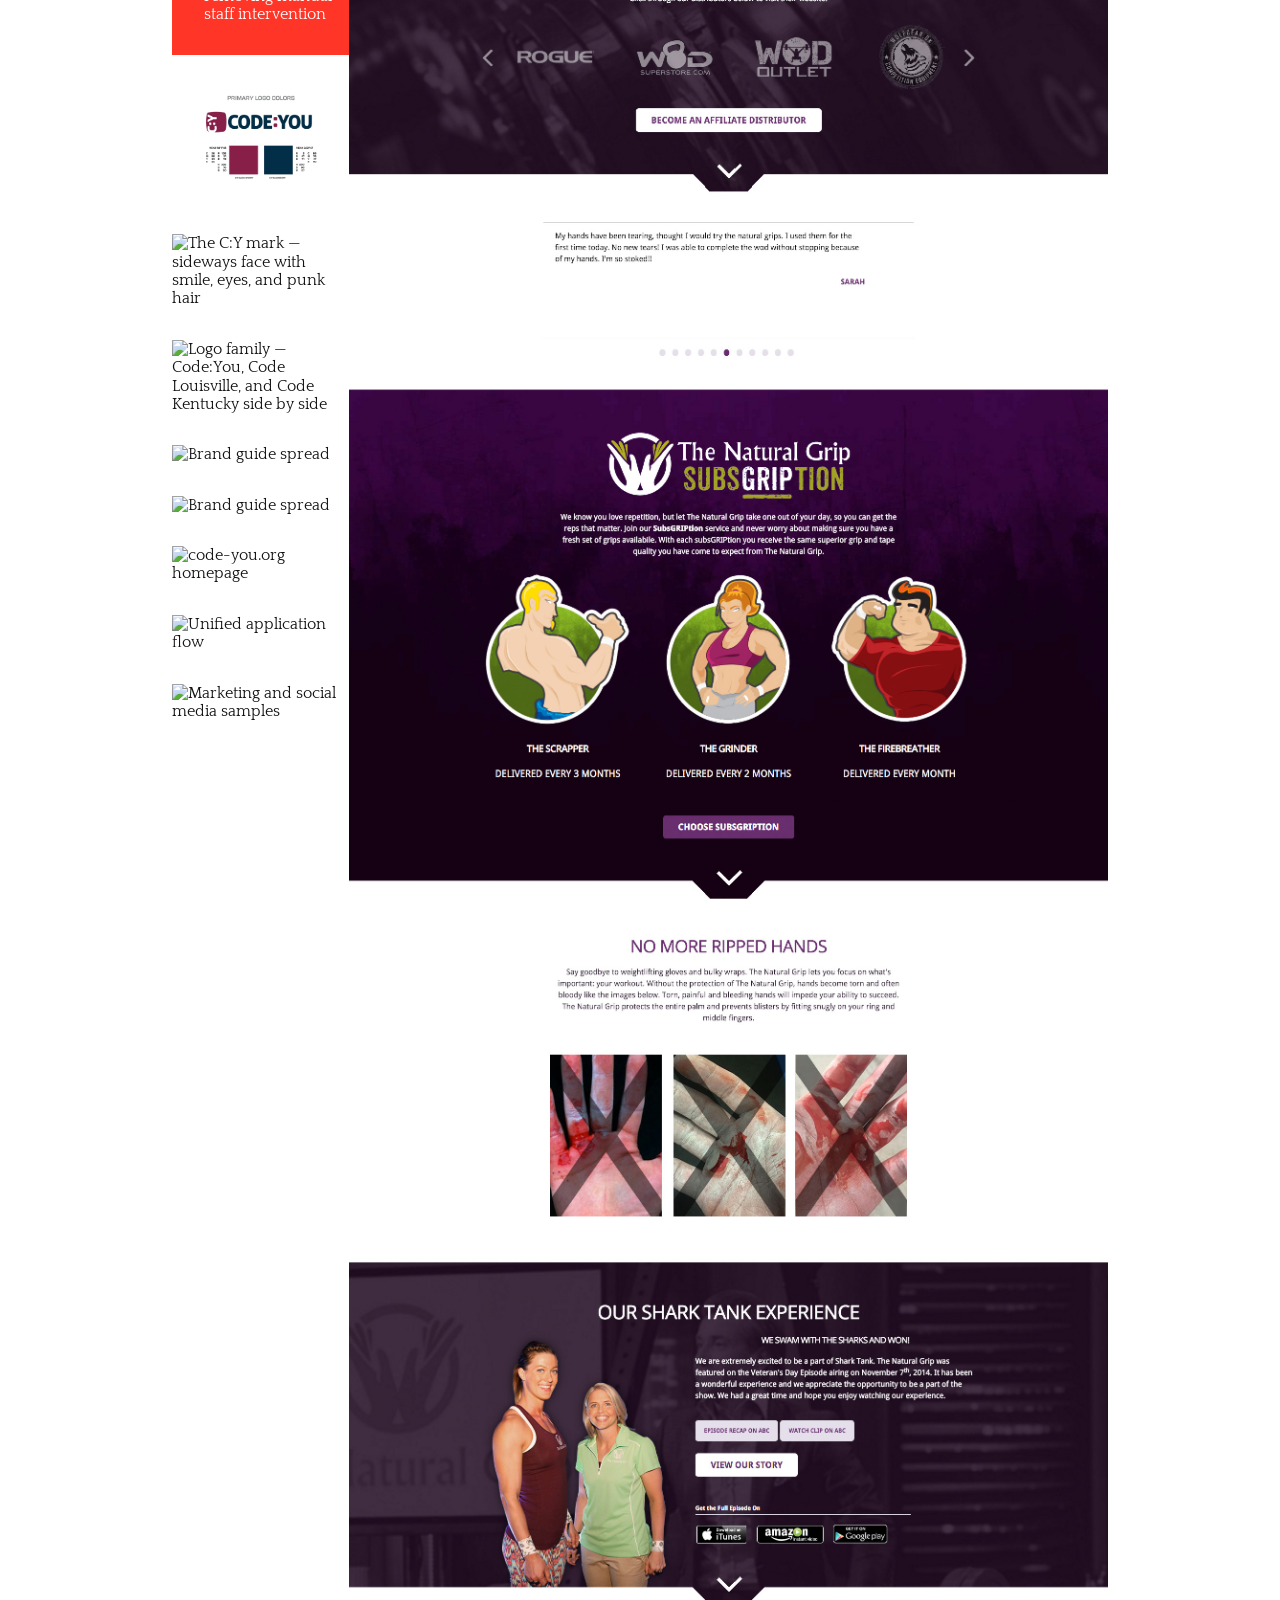
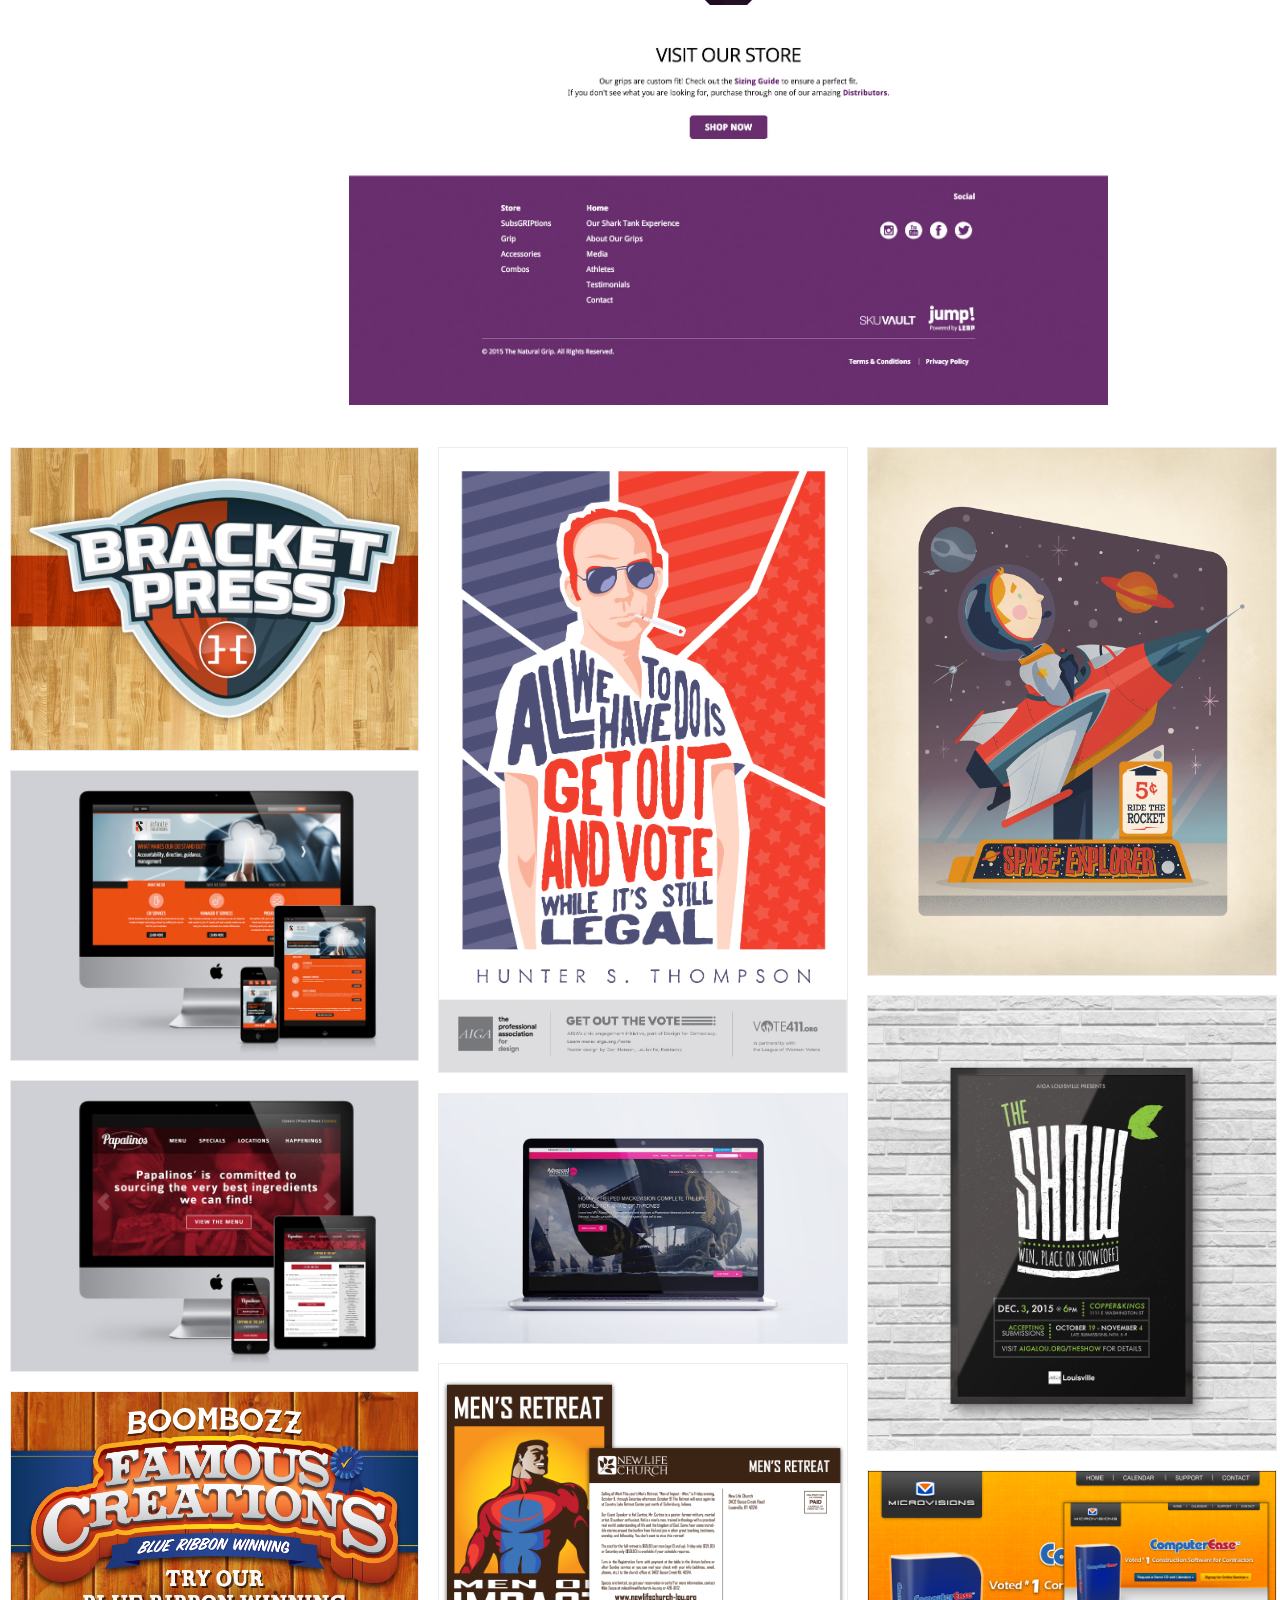
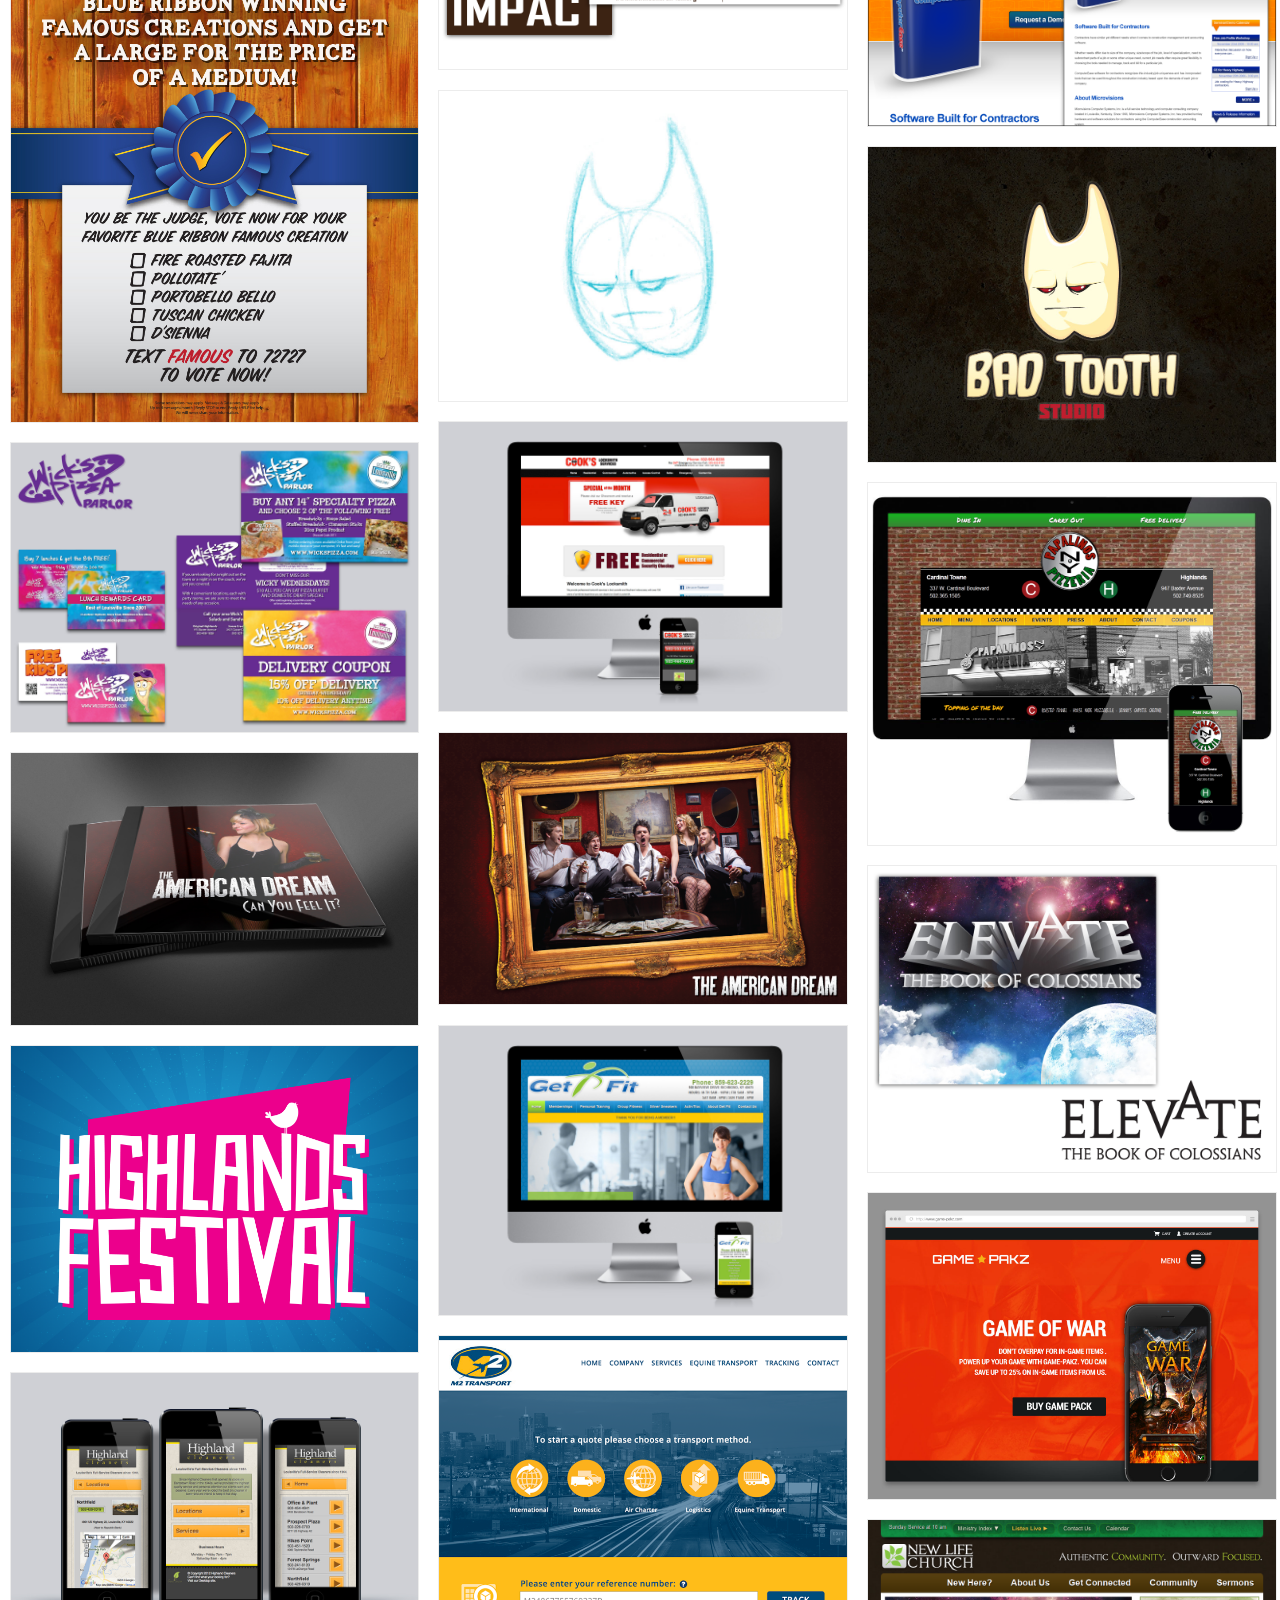
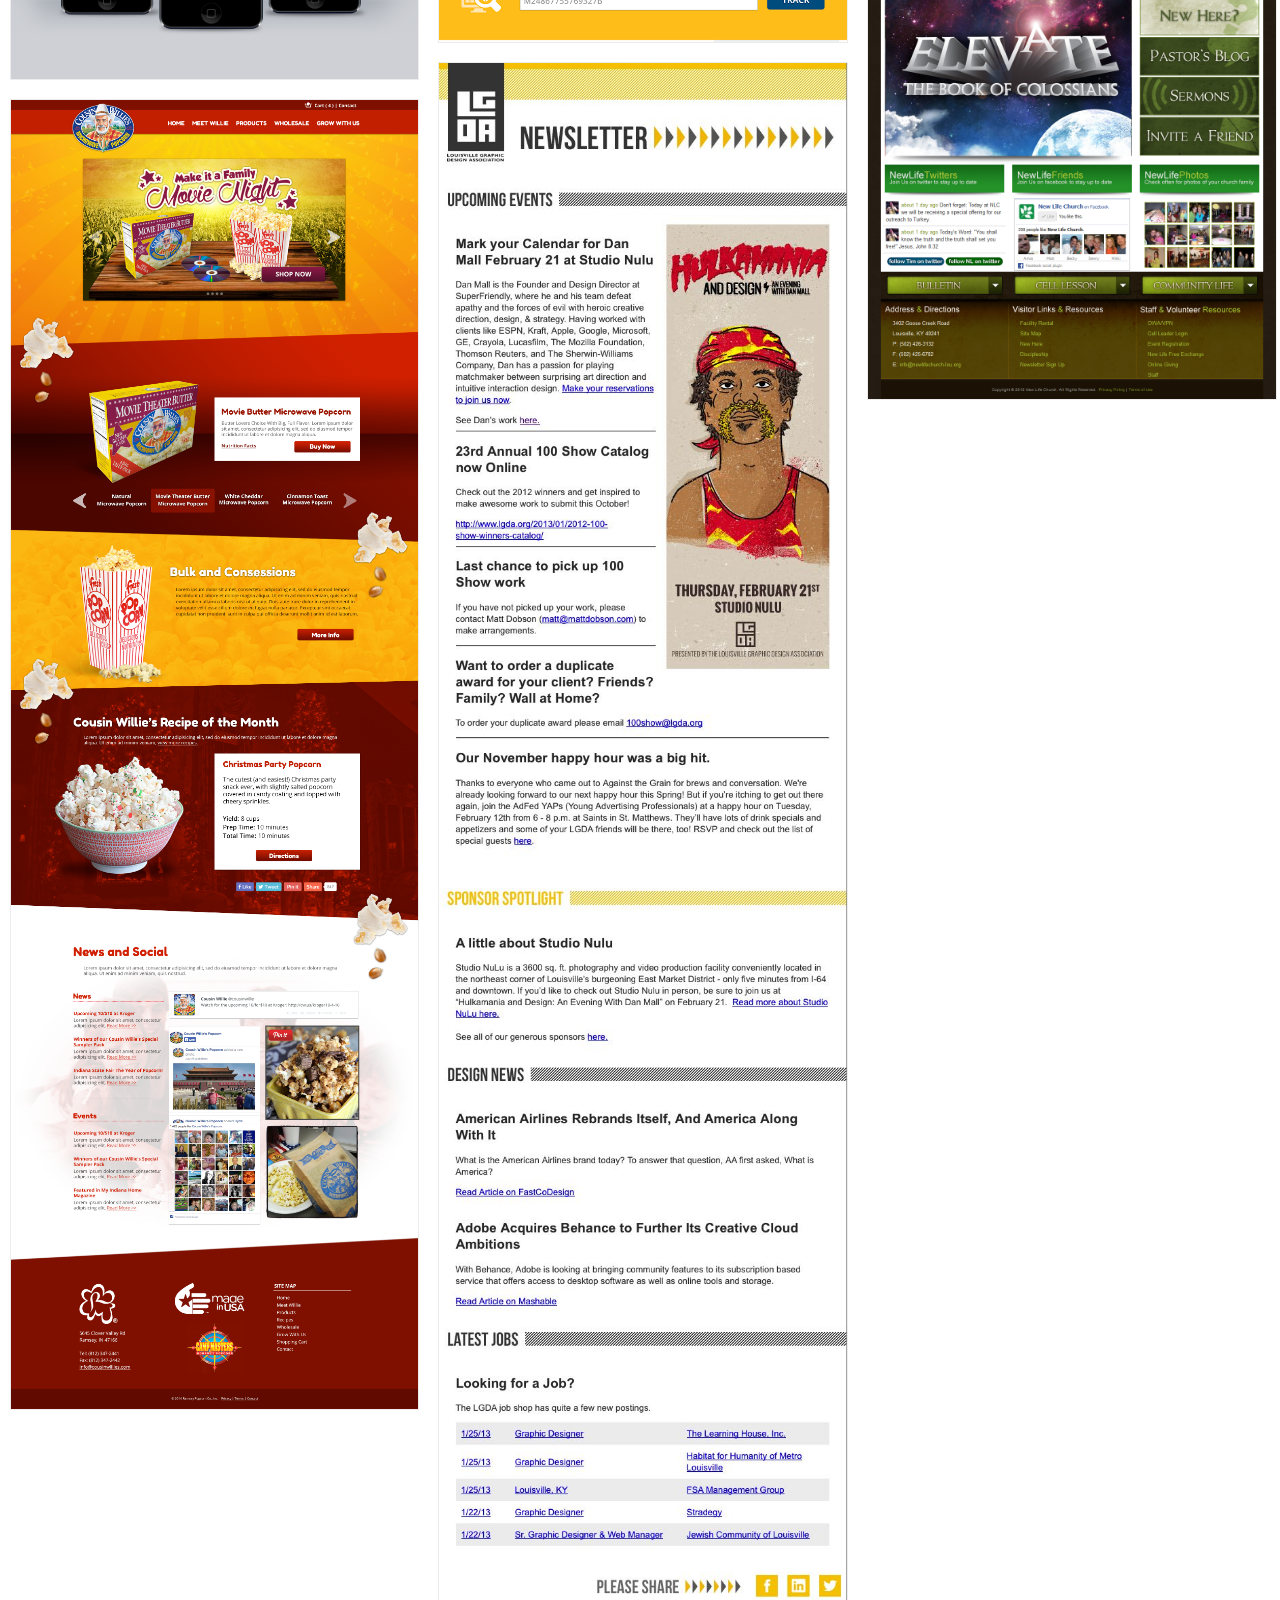
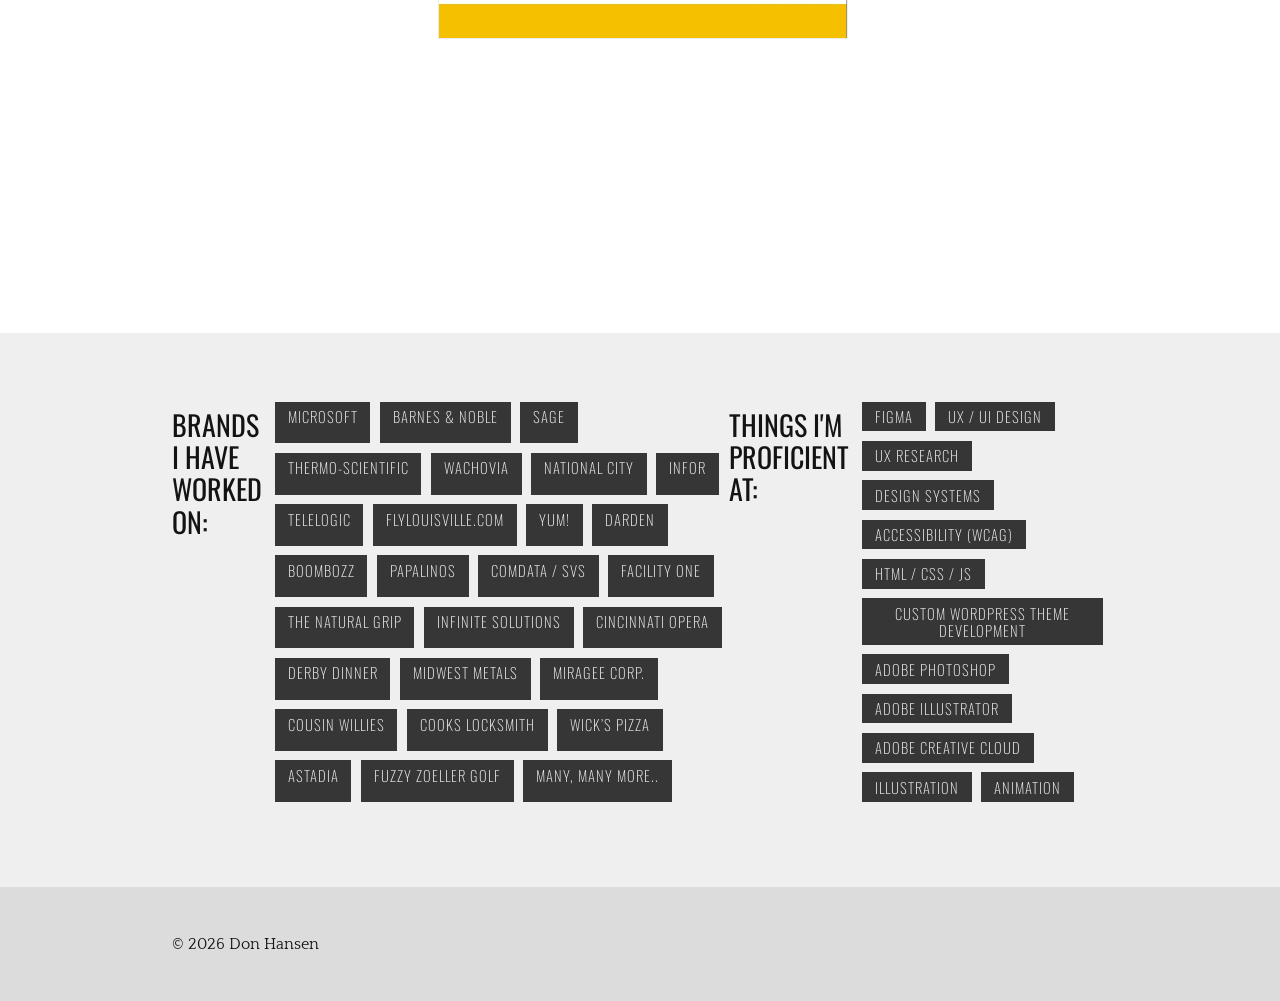
==== commit b39c388b: "Merge branch 'main' into claude/crazy-liskov-5dde5f" ====
--- a/index.html
+++ b/index.html
@@ -66,11 +66,9 @@
             </ul>
           </div>
 
-          <p>
-            I'm a Product Designer and Design Technologist who's been bridging design and front-end engineering for 20+ years. I lead design across the full product lifecycle and ship alongside
-            engineers rather than hand off to them. I've spent two decades embedded in Louisville's design community as an AIGA chapter president, Design Week co-founder, and mentor. The rest of my
-            time goes to my wife, daughter, a small zoo of pets, Batman, Stephen King, and a deeply researched fondness for murderous clowns.
-          </p>
+        </div>
+
+        <p>I'm a Product Designer who's been bridging design and front-end engineering for 15+ years. I lead design across the full product lifecycle and ship alongside engineers rather than hand off to them. I've spent two decades embedded in Louisville's design community as an AIGA chapter president, Design Week co-founder, and mentor. The rest of my time goes to my wife, daughter, a small zoo of pets, Batman, Stephen King, and a deeply researched fondness for murderous clowns.</p>
 
           <p>
             <button type="button" class="btn proj-nav-lnk active" data-group="outer" data-target="port-cont">Portfolio</button>
@@ -466,6 +464,150 @@
                 <p>A selection of other works you may be interested in.</p>
               </div>
             </div>
+            </aside>
+
+        </div>
+
+        <div class="tab-img">
+
+            <img src="assets/tng-main.jpg" alt="The Natural Grip — Shark Tank launch landing page" class="proj-img" loading="lazy">
+            <img src="assets/tng-wireframes.jpg" alt="The Natural Grip site wireframes" class="proj-img" loading="lazy">
+            <img src="assets/tng-grip-hands.jpg" alt="Custom illustration of hands using The Natural Grip" class="proj-img" loading="lazy">
+            <img src="assets/tng-desktop.jpg" alt="The Natural Grip desktop site" class="proj-img" loading="lazy">
+
+        </div>
+
+    </div>
+
+
+    <div id="morework" style="display: none;" class="tabcontent">
+
+    <div class="tab-txt">
+
+        <div>
+
+        <h3>Video/Animations</h3>
+
+        <div class="animat">
+
+            <div class="video-responsive"><iframe src="https://player.vimeo.com/video/313431150?title=0&byline=0&portrait=0" frameborder="0" allow="autoplay; fullscreen; picture-in-picture" allowfullscreen loading="lazy" title="Animated product video"></iframe></div>
+
+            <div class="video-responsive"><iframe src="https://player.vimeo.com/video/223373409?title=0&byline=0&portrait=0" frameborder="0" allow="autoplay; fullscreen; picture-in-picture" allowfullscreen loading="lazy" title="Animated product video"></iframe></div>
+
+            <div class="video-responsive"><iframe src="https://player.vimeo.com/video/65371666?title=0&byline=0&portrait=0" frameborder="0" allow="autoplay; fullscreen; picture-in-picture" allowfullscreen loading="lazy" title="Animated product video"></iframe></div>
+
+        </div>
+
+        <div>
+
+            <h3>Commonwealth (Walden) Theatre Center Enrollment videos.</h3>
+            <p>Artwork by the late, great, <a href="https://wfpl.org/remembering-louisville-illest-strator-kevlen-goodner/" target="_blank" rel="noopener noreferrer">Kevlen Goodner</a>, with <a href="https://mightily.com" target="_blank" rel="noopener noreferrer">Mightily</a></p>
+
+        </div>
+
+        <div class="animat">
+
+            <div class="video-responsive"><iframe src="https://player.vimeo.com/video/250125345?title=0&byline=0&portrait=0" frameborder="0" allow="autoplay; fullscreen; picture-in-picture" allowfullscreen loading="lazy" title="Commonwealth Theatre Center enrollment video"></iframe></div>
+
+            <div class="video-responsive"><iframe src="https://player.vimeo.com/video/256145269?title=0&byline=0&portrait=0" frameborder="0" allow="autoplay; fullscreen; picture-in-picture" allowfullscreen loading="lazy" title="Commonwealth Theatre Center enrollment video"></iframe></div>
+
+            <div class="video-responsive"><iframe src="https://player.vimeo.com/video/256841649?title=0&byline=0&portrait=0" frameborder="0" allow="autoplay; fullscreen; picture-in-picture" allowfullscreen loading="lazy" title="Commonwealth Theatre Center enrollment video"></iframe></div>
+
+        </div>
+
+            <hr class="divider">
+
+        <h3>More Work Samples</h3>
+
+        <p>A selection of other works you may be interested in.</p>
+
+        </div>
+
+    </div>
+
+
+    <div class="tab-img">
+
+
+        <div class="mason-cont">
+
+        <img class="proj-more-img" src="assets/bracketpress_logocomp.png" alt="BracketPress logo concept" loading="lazy">
+        <img class="proj-more-img" src="assets/dhansen-huntersthompson.jpg" alt="Hunter S. Thompson poster illustration" loading="lazy">
+        <img class="proj-more-img" src="assets/drib-spaceranger-fl.png" alt="Space Ranger illustration" loading="lazy">
+        <img class="proj-more-img" src="assets/infinitesol-main.jpg" alt="Infinite Solutions branding" loading="lazy">
+        <img class="proj-more-img" src="assets/asi-mockup.jpg" alt="Advanced Solutions Inc. site mockup" loading="lazy">
+        <img class="proj-more-img" src="assets/aiga-theshow-2015-poster.jpg" alt="AIGA The Show 2015 poster" loading="lazy">
+        <img class="proj-more-img" src="assets/papalinos-2013.jpg" alt="Papalinos Pizza 2013 branding" loading="lazy">
+        <img class="proj-more-img" src="assets/menofimpact_postcard.png" alt="Men of Impact postcard" loading="lazy">
+        <img class="proj-more-img" src="assets/mvisions.png" alt="Microvisions branding" loading="lazy">
+        <img class="proj-more-img" src="assets/bb-famouscreations-full.jpg" alt="Famous Creations branding" loading="lazy">
+        <img class="proj-more-img" src="assets/badtooth_sketch.jpg" alt="Bad Tooth logo sketch" loading="lazy">
+        <img class="proj-more-img" src="assets/badtooth_logo.jpg" alt="Bad Tooth logo final" loading="lazy">
+        <img class="proj-more-img" src="assets/wicks-group-1.jpg" alt="Wick's Pizza branding" loading="lazy">
+        <img class="proj-more-img" src="assets/cooks-main.jpg" alt="Cook's Locksmith branding" loading="lazy">
+        <img class="proj-more-img" src="assets/papalinos_websitecomp.png" alt="Papalinos website composition" loading="lazy">
+        <img class="proj-more-img" src="assets/amdream_cdcase.png" alt="American Dream CD case design" loading="lazy">
+        <img class="proj-more-img" src="assets/amdream_posterb.png" alt="American Dream poster" loading="lazy">
+        <img class="proj-more-img" src="assets/elevate.png" alt="Elevate branding" loading="lazy">
+        <img class="proj-more-img" src="assets/highlands-fest.png" alt="Highlands Festival branding" loading="lazy">
+        <img class="proj-more-img" src="assets/getfit-main.jpg" alt="GetFit branding" loading="lazy">
+        <img class="proj-more-img" src="assets/gp-main.jpg" alt="GP project branding" loading="lazy">
+        <img class="proj-more-img" src="assets/highland-main.jpg" alt="Highland project branding" loading="lazy">
+        <img class="proj-more-img" src="assets/m2transport_home.png" alt="M2 Transport homepage" loading="lazy">
+        <img class="proj-more-img" src="assets/newlife_homepage.png" alt="New Life Church homepage" loading="lazy">
+        <img class="proj-more-img" src="assets/cw-website-full.png" alt="Commonwealth website" loading="lazy">
+        <img class="proj-more-img" src="assets/lgda-email.jpg" alt="LGDA email design" loading="lazy">
+        <img class="proj-more-img" src="assets/papa-2013_desktop_home_page.png" alt="Papalinos 2013 desktop homepage" loading="lazy">
+
+
+        </div>
+
+    </div>
+
+    </div>
+
+    </section>
+
+</div>
+
+<!-- END PORTFOLIO SECTION -->
+
+<!-- BEGIN ABOUT SECTION -->
+
+<div id="about-cont" style="display: none;" class="tabcontent2">
+
+    <section class="cont">
+
+        <h2 class="proj-header">About</h2>
+
+    </section>
+
+    <section class="resume-cont cont">
+
+        <div class="resume-item inverted">
+
+            <p class="lede">I'm a Product Designer that has been doing some version of this work for 15+ years. I design products end-to-end and have the technical fluency to ship them alongside engineers rather than hand off to them. I work across research, UX/UI, design systems, and front-end implementation, in environments ranging from solo freelance to enterprise. Volunteering and mentorship have been a big passion in my career.</p>
+
+            <p>In 1999 I moved to Louisville, and fell in love with the city. Over the years I have been involved in the design and technology communities in Louisville. At AIGA Louisville I was a founding member and held several roles here over the years including:  Director of Technology, Vice President, and ultimately Chapter President. One of my proudest moments is helping with the first Design Week Louisville in 2015, where we had top designers from all over come and speak to the area’s design community. The keynote was Stefan Sagmeister and I was privileged enough to be able to pick him up from the airport, he asked to drive around the city so we went spent about an hour driving around checking out various parts of the city, and when we got to the west end, he seemed to be in awe with the ornateness of the houses, commenting on several of the large beautiful windows in the houses. Design Week was really successful for the community that year and continued on annually for several years.</p>
+
+            <img src="assets/about-designweek.jpg" alt="The Natural Grip — Shark Tank launch landing page" class="proj-img" loading="lazy">
+
+            <p>2015 was a really busy year as I also became a mentor at Code Louisville. Helping teach concepts and demonstrating how to code in one of the first front-end classes, with on average 30 students a week, in person. With Code Louisville over the years, I helped hundreds of adults learn a new career path in tech or development. Growing up in rural Indiana, I was lucky to have a father that loved technology so I had access that a lot did not have. It has been a passion of mine to help make sure that everyone has access to technology, not just as a mentor, but also through accessible design. The theme of my work and career is this: Help people make great things, by giving them the tools and knowledge to create them.</p>
+
+            <p>Besides being a designer, I'm a husband to an amazing wife Nicole, who along with keeping this household organized, works in banking. Dad to our awesome daughter Kaylee, who's in high school and is currently thinking about college to be a large animal vet. This will be helpful because our home is a small zoo. Our Menagerie is made up of our three cats, Ms. Kitty, Biscuit, and Roux plus our two dogs, Ace, a German shepherd named after Batman’s Bat-Hound, and Quinn, named appropriately after Harley Quinn as she is full of energy and little mischievous. Yes, Batman runs deep in this family.</p>
+
+            <p>In my free time I enjoy being a collector of all things Batman with opinions on which Batman is the best overall (it's complicated). My collection contains all things from comics to action figures and everything in between. Books are a passion. I have a small library of comics, graphic novels, design, programming, scifi, horror and thriller books. A constant reader of Stephen King I also try to collect his first editions, the best so far being a first edition of IT my wife procured for me.</p>
+
+            <img src="assets/about-batfam.jpg" alt="The Natural Grip — Shark Tank launch landing page" class="proj-img" loading="lazy">
+
+
+        </div>
+
+    </section>
+
+</div>
+
+<!-- END ABOUT SECTION -->
 
             <div class="tab-img">
               <div class="mason-cont">
--- a/css/style.css
+++ b/css/style.css
@@ -421,9 +421,8 @@
 }
 
 .proj-nav-lnk {
-  padding: 0.5rem 1rem;
-  margin: 1rem 0;
-  border-bottom: none;
+    padding: 0.5rem 1rem;
+    margin: 1rem 0;
 }
 
 .proj-nav-lnk.active {
@@ -609,6 +608,10 @@
   color: var(--color-gray-text);
 }
 
+.resume-item .lede {
+    font-size: 1.4rem;
+}
+
 ul.resume-list {
   list-style-type: square;
   margin-left: 0;
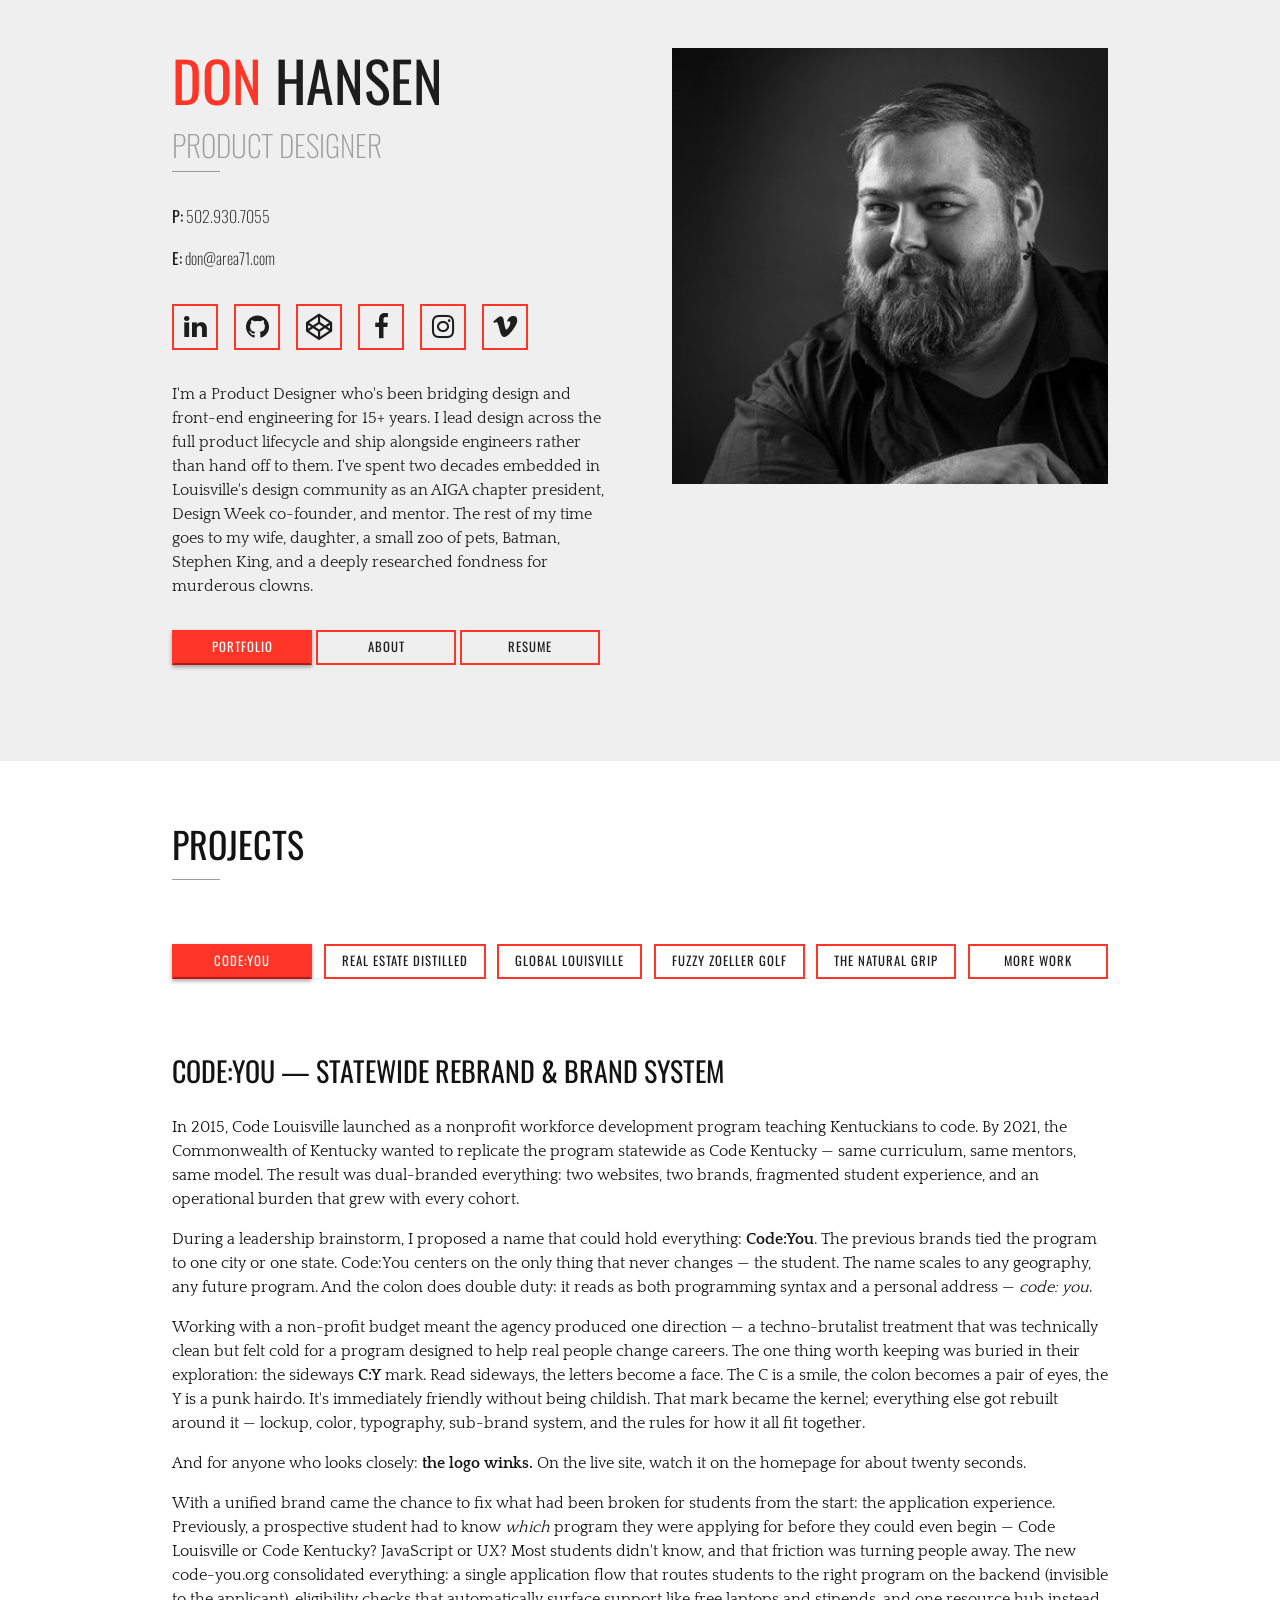
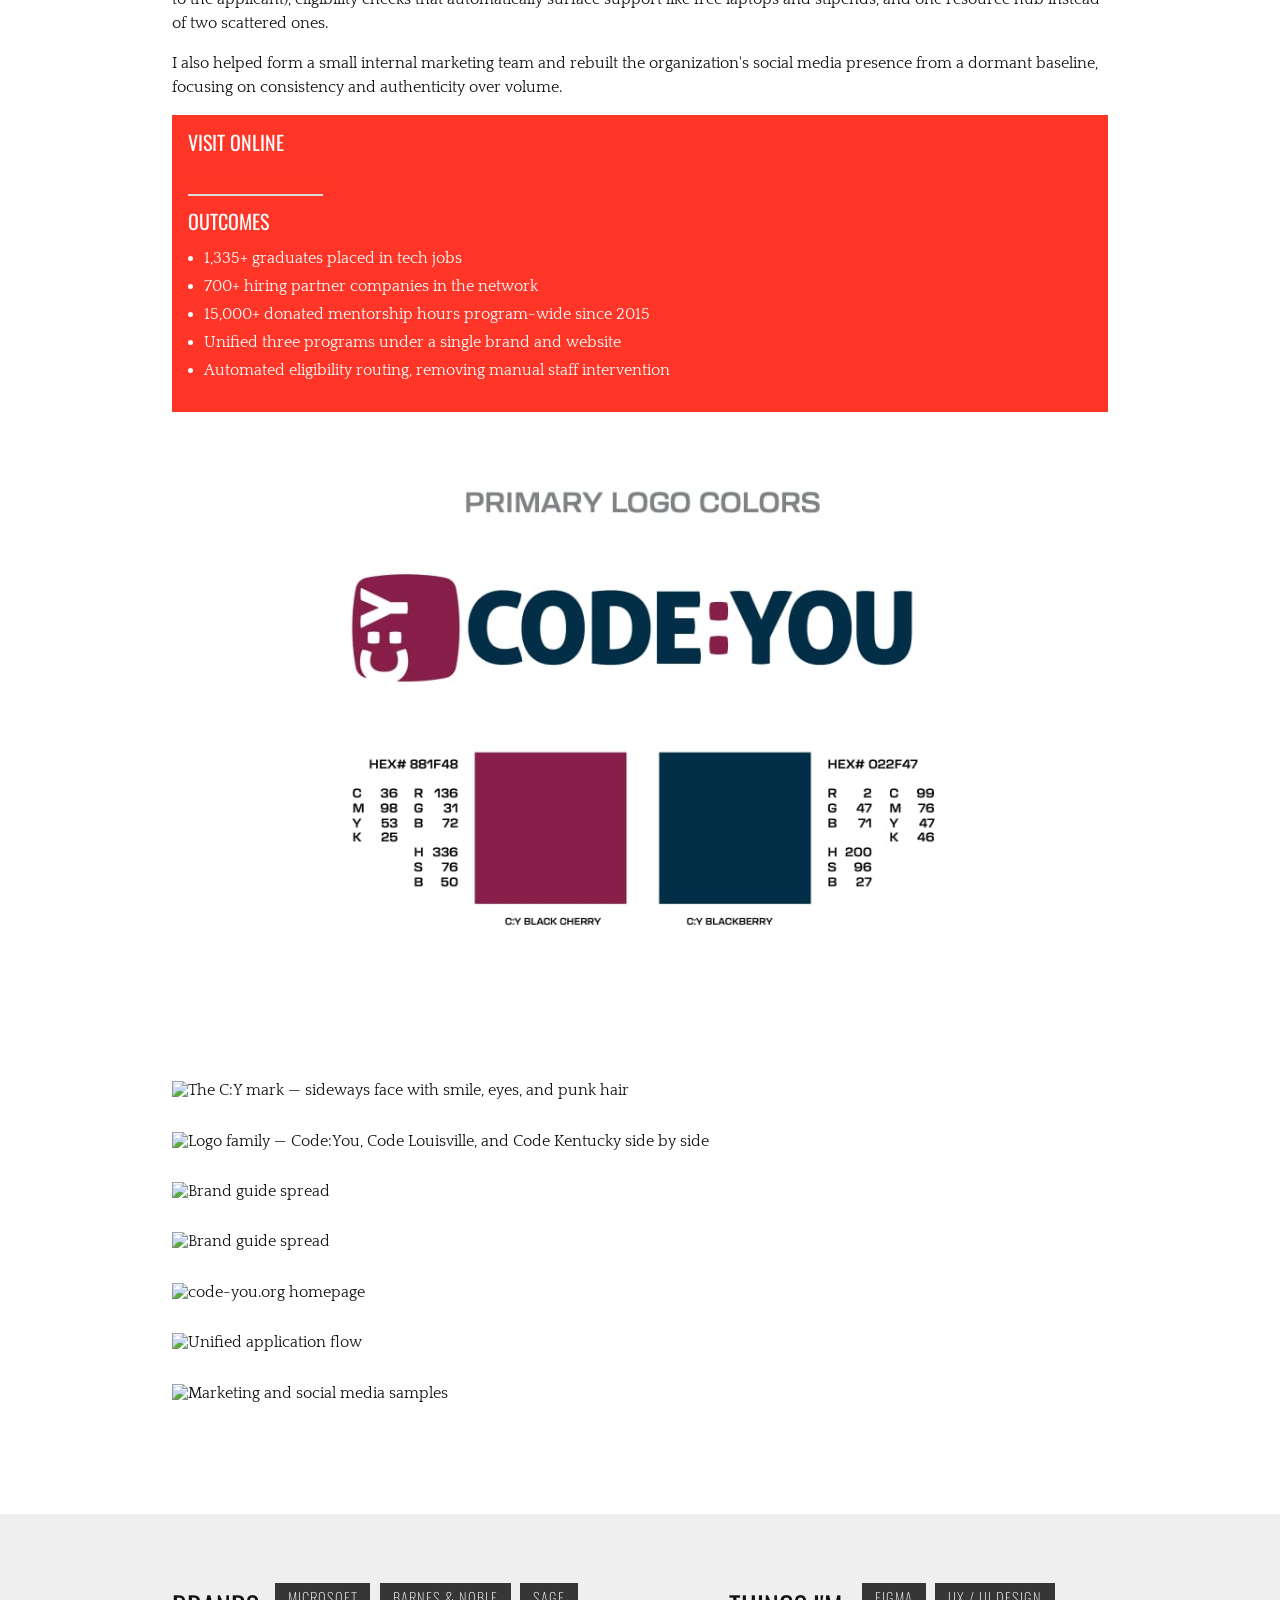
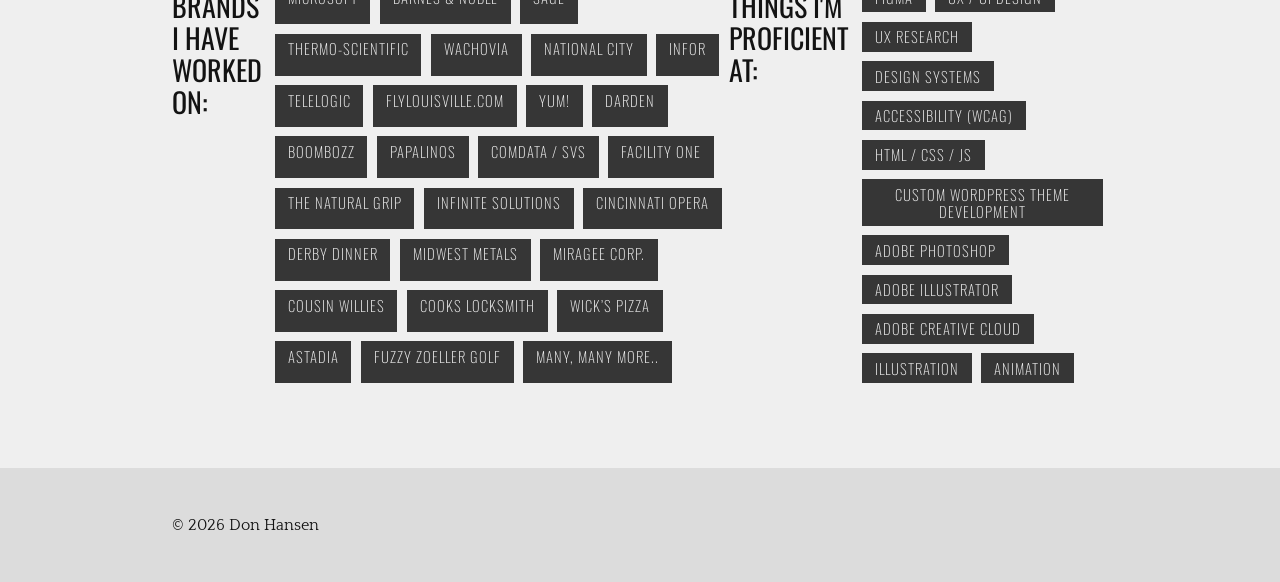
==== commit a58aedea: "Revert "Format index.html and style.css with Prettier"" ====
--- a/index.html
+++ b/index.html
@@ -1,145 +1,129 @@
-<!doctype html>
+<!DOCTYPE html>
 <html lang="en">
-  <head>
-    <meta charset="UTF-8" />
-    <title>Don Hansen - Portfolio</title>
-
-    <meta name="viewport" content="width=device-width, initial-scale=1.0" />
-    <meta name="description" content="Don Hansen — Product Designer and Design Technologist in Louisville, KY. 20+ years bridging design and front-end engineering." />
-
-    <meta property="og:type" content="website" />
-    <meta property="og:title" content="Don Hansen — Product Designer & Design Technologist" />
-    <meta property="og:description" content="20+ years bridging design and front-end engineering. Portfolio, about, and resume." />
-    <meta property="og:image" content="https://area71.com/assets/dchansen3_sq_400x400.jpg" />
-    <meta property="og:url" content="https://area71.com/" />
-    <meta name="twitter:card" content="summary_large_image" />
-    <meta name="twitter:title" content="Don Hansen — Product Designer & Design Technologist" />
-    <meta name="twitter:description" content="20+ years bridging design and front-end engineering. Portfolio, about, and resume." />
-    <meta name="twitter:image" content="https://area71.com/assets/dchansen3_sq_400x400.jpg" />
-
-    <link rel="preconnect" href="https://fonts.gstatic.com" />
-    <link rel="preconnect" href="https://cdnjs.cloudflare.com" crossorigin />
-    <link rel="stylesheet" href="https://fonts.googleapis.com/css2?family=Oswald:wght@200;400&family=Quattrocento:wght@400;700&display=swap" />
-    <link rel="stylesheet" href="https://cdnjs.cloudflare.com/ajax/libs/font-awesome/4.6.3/css/font-awesome.css" />
-    <link rel="preload" as="image" href="assets/dchansen3_sq_400x400.jpg" />
-
-    <link rel="stylesheet" href="css/style.css" />
-  </head>
-
-  <body>
+<head>
+<meta charset="UTF-8">
+<title>Don Hansen - Portfolio</title>
+
+<meta name="viewport" content="width=device-width, initial-scale=1.0">
+<meta name="description" content="Don Hansen — Product Designer and Design Technologist in Louisville, KY. 20+ years bridging design and front-end engineering.">
+
+<meta property="og:type" content="website">
+<meta property="og:title" content="Don Hansen — Product Designer & Design Technologist">
+<meta property="og:description" content="20+ years bridging design and front-end engineering. Portfolio, about, and resume.">
+<meta property="og:image" content="https://area71.com/assets/dchansen3_sq_400x400.jpg">
+<meta property="og:url" content="https://area71.com/">
+<meta name="twitter:card" content="summary_large_image">
+<meta name="twitter:title" content="Don Hansen — Product Designer & Design Technologist">
+<meta name="twitter:description" content="20+ years bridging design and front-end engineering. Portfolio, about, and resume.">
+<meta name="twitter:image" content="https://area71.com/assets/dchansen3_sq_400x400.jpg">
+
+<link rel="preconnect" href="https://fonts.gstatic.com">
+<link rel="preconnect" href="https://cdnjs.cloudflare.com" crossorigin>
+<link rel="stylesheet" href="https://fonts.googleapis.com/css2?family=Oswald:wght@200;400&family=Quattrocento:wght@400;700&display=swap">
+<link rel="stylesheet" href="https://cdnjs.cloudflare.com/ajax/libs/font-awesome/4.6.3/css/font-awesome.css">
+<link rel="preload" as="image" href="assets/dchansen3_sq_400x400.jpg">
+
+<link rel="stylesheet" href="css/style.css">
+
+</head>
+
+<body>
+
     <a href="#main-content" class="skip-to-content">Skip to main content</a>
 
     <div class="full-width-cont header">
-      <section class="contact-cont cont">
-        <div class="contact-info">
-          <h1><span class="accent">Don</span> Hansen</h1>
-
-          <h2>Product Designer</h2>
-
-          <p>
-            <span><strong>P:</strong> 502.930.7055</span>
-          </p>
-          <p>
-            <span><strong>E:</strong> don@area71.com</span>
-          </p>
-
-          <div class="social-cont">
+
+    <section class="contact-cont cont">
+
+    <div class="contact-info">
+
+        <h1><span class="accent">Don</span> Hansen</h1>
+
+        <h2>Product Designer</h2>
+
+        <p><span><strong>P:</strong> 502.930.7055</span></p>
+        <p><span><strong>E:</strong> don@area71.com</span></p>
+
+        <div class="social-cont">
+
             <ul class="social-icons">
-              <li>
-                <a href="https://www.linkedin.com/in/dchansen/" target="_blank" rel="noopener noreferrer" aria-label="LinkedIn profile"><i class="fa fa-linkedin" aria-hidden="true"></i></a>
-              </li>
-              <li>
-                <a href="https://github.com/charger71" target="_blank" rel="noopener noreferrer" aria-label="GitHub profile"><i class="fa fa-github" aria-hidden="true"></i></a>
-              </li>
-              <li>
-                <a href="https://codepen.io/charger71" target="_blank" rel="noopener noreferrer" aria-label="CodePen profile"><i class="fa fa-codepen" aria-hidden="true"></i></a>
-              </li>
-              <li>
-                <a href="https://www.facebook.com/charger71/" target="_blank" rel="noopener noreferrer" aria-label="Facebook profile"><i class="fa fa-facebook" aria-hidden="true"></i></a>
-              </li>
-              <li>
-                <a href="https://www.instagram.com/charger71/" target="_blank" rel="noopener noreferrer" aria-label="Instagram profile"><i class="fa fa-instagram" aria-hidden="true"></i></a>
-              </li>
-              <li>
-                <a href="https://vimeo.com/user18094978" target="_blank" rel="noopener noreferrer" aria-label="Vimeo profile"><i class="fa fa-vimeo" aria-hidden="true"></i></a>
-              </li>
-            </ul>
-          </div>
+                <li><a href="https://www.linkedin.com/in/dchansen/" target="_blank" rel="noopener noreferrer" aria-label="LinkedIn profile"><i class="fa fa-linkedin" aria-hidden="true"></i></a></li>
+                <li><a href="https://github.com/charger71" target="_blank" rel="noopener noreferrer" aria-label="GitHub profile"><i class="fa fa-github" aria-hidden="true"></i></a></li>
+                <li><a href="https://codepen.io/charger71" target="_blank" rel="noopener noreferrer" aria-label="CodePen profile"><i class="fa fa-codepen" aria-hidden="true"></i></a></li>
+                <li><a href="https://www.facebook.com/charger71/" target="_blank" rel="noopener noreferrer" aria-label="Facebook profile"><i class="fa fa-facebook" aria-hidden="true"></i></a></li>
+                <li><a href="https://www.instagram.com/charger71/" target="_blank" rel="noopener noreferrer" aria-label="Instagram profile"><i class="fa fa-instagram" aria-hidden="true"></i></a></li>
+                <li><a href="https://vimeo.com/user18094978" target="_blank" rel="noopener noreferrer" aria-label="Vimeo profile"><i class="fa fa-vimeo" aria-hidden="true"></i></a></li>
+            </ul>
 
         </div>
 
         <p>I'm a Product Designer who's been bridging design and front-end engineering for 15+ years. I lead design across the full product lifecycle and ship alongside engineers rather than hand off to them. I've spent two decades embedded in Louisville's design community as an AIGA chapter president, Design Week co-founder, and mentor. The rest of my time goes to my wife, daughter, a small zoo of pets, Batman, Stephen King, and a deeply researched fondness for murderous clowns.</p>
 
-          <p>
+        <p>
             <button type="button" class="btn proj-nav-lnk active" data-group="outer" data-target="port-cont">Portfolio</button>
             <button type="button" class="btn proj-nav-lnk" data-group="outer" data-target="about-cont">About</button>
             <button type="button" class="btn proj-nav-lnk" data-group="outer" data-target="resume-cont">Resume</button>
-          </p>
-        </div>
-
-        <div class="contact-photo">
-          <img src="assets/dchansen3_sq_400x400.jpg" alt="Headshot of Don Hansen" class="contact-headshot" width="400" height="400" />
-        </div>
-      </section>
-    </div>
-
-    <!-- BEGIN PORTFOLIO SECTION -->
-
-    <main id="main-content">
-      <div id="port-cont" style="display: block" class="tabcontent2">
-        <section class="cont">
-          <h2 class="proj-header">Projects</h2>
-        </section>
-
-        <section class="proj-nav cont">
-          <button type="button" class="btn proj-nav-lnk active" data-group="inner" data-target="codeyou">Code:You</button>
-          <button type="button" class="btn proj-nav-lnk" data-group="inner" data-target="red">Real Estate Distilled</button>
-          <button type="button" class="btn proj-nav-lnk" data-group="inner" data-target="globallou">Global Louisville</button>
-          <button type="button" class="btn proj-nav-lnk" data-group="inner" data-target="fuzzygolf">Fuzzy Zoeller Golf</button>
-          <button type="button" class="btn proj-nav-lnk" data-group="inner" data-target="naturalgrip">The Natural Grip</button>
-          <button type="button" class="btn proj-nav-lnk" data-group="inner" data-target="morework">More Work</button>
-        </section>
-
-        <section class="proj-item cont">
-          <div id="codeyou" style="display: block" class="tabcontent">
-            <div class="tab-txt">
-              <div>
+        </p>
+
+    </div>
+
+    <div class="contact-photo">
+
+        <img src="assets/dchansen3_sq_400x400.jpg" alt="Headshot of Don Hansen" class="contact-headshot" width="400" height="400">
+
+    </div>
+
+    </section>
+
+    </div>
+
+<!-- BEGIN PORTFOLIO SECTION -->
+
+<main id="main-content">
+
+<div id="port-cont" style="display: block;" class="tabcontent2">
+
+    <section class="cont">
+
+        <h2 class="proj-header">Projects</h2>
+
+    </section>
+
+    <section class="proj-nav cont">
+        <button type="button" class="btn proj-nav-lnk active" data-group="inner" data-target="codeyou">Code:You</button>
+        <button type="button" class="btn proj-nav-lnk" data-group="inner" data-target="red">Real Estate Distilled</button>
+        <button type="button" class="btn proj-nav-lnk" data-group="inner" data-target="globallou">Global Louisville</button>
+        <button type="button" class="btn proj-nav-lnk" data-group="inner" data-target="fuzzygolf">Fuzzy Zoeller Golf</button>
+        <button type="button" class="btn proj-nav-lnk" data-group="inner" data-target="naturalgrip">The Natural Grip</button>
+        <button type="button" class="btn proj-nav-lnk" data-group="inner" data-target="morework">More Work</button>
+    </section>
+
+    <section class="proj-item cont">
+
+    <div id="codeyou" style="display: block;" class="tabcontent">
+
+        <div class="tab-txt">
+
+            <div>
+
                 <h3>Code:You — Statewide Rebrand &amp; Brand System</h3>
 
-                <p>
-                  In 2015, Code Louisville launched as a nonprofit workforce development program teaching Kentuckians to code. By 2021, the Commonwealth of Kentucky wanted to replicate the program
-                  statewide as Code Kentucky — same curriculum, same mentors, same model. The result was dual-branded everything: two websites, two brands, fragmented student experience, and an
-                  operational burden that grew with every cohort.
-                </p>
-
-                <p>
-                  During a leadership brainstorm, I proposed a name that could hold everything: <strong>Code:You</strong>. The previous brands tied the program to one city or one state. Code:You
-                  centers on the only thing that never changes — the student. The name scales to any geography, any future program. And the colon does double duty: it reads as both programming syntax
-                  and a personal address — <em>code: you</em>.
-                </p>
-
-                <p>
-                  Working with a non-profit budget meant the agency produced one direction — a techno-brutalist treatment that was technically clean but felt cold for a program designed to help real
-                  people change careers. The one thing worth keeping was buried in their exploration: the sideways <strong>C:Y</strong> mark. Read sideways, the letters become a face. The C is a
-                  smile, the colon becomes a pair of eyes, the Y is a punk hairdo. It's immediately friendly without being childish. That mark became the kernel; everything else got rebuilt around it
-                  — lockup, color, typography, sub-brand system, and the rules for how it all fit together.
-                </p>
+                <p>In 2015, Code Louisville launched as a nonprofit workforce development program teaching Kentuckians to code. By 2021, the Commonwealth of Kentucky wanted to replicate the program statewide as Code Kentucky — same curriculum, same mentors, same model. The result was dual-branded everything: two websites, two brands, fragmented student experience, and an operational burden that grew with every cohort.</p>
+
+                <p>During a leadership brainstorm, I proposed a name that could hold everything: <strong>Code:You</strong>. The previous brands tied the program to one city or one state. Code:You centers on the only thing that never changes — the student. The name scales to any geography, any future program. And the colon does double duty: it reads as both programming syntax and a personal address — <em>code: you</em>.</p>
+
+                <p>Working with a non-profit budget meant the agency produced one direction — a techno-brutalist treatment that was technically clean but felt cold for a program designed to help real people change careers. The one thing worth keeping was buried in their exploration: the sideways <strong>C:Y</strong> mark. Read sideways, the letters become a face. The C is a smile, the colon becomes a pair of eyes, the Y is a punk hairdo. It's immediately friendly without being childish. That mark became the kernel; everything else got rebuilt around it — lockup, color, typography, sub-brand system, and the rules for how it all fit together.</p>
 
                 <p>And for anyone who looks closely: <strong>the logo winks.</strong> On the live site, watch it on the homepage for about twenty seconds.</p>
 
-                <p>
-                  With a unified brand came the chance to fix what had been broken for students from the start: the application experience. Previously, a prospective student had to know
-                  <em>which</em> program they were applying for before they could even begin — Code Louisville or Code Kentucky? JavaScript or UX? Most students didn't know, and that friction was
-                  turning people away. The new code-you.org consolidated everything: a single application flow that routes students to the right program on the backend (invisible to the applicant),
-                  eligibility checks that automatically surface support like free laptops and stipends, and one resource hub instead of two scattered ones.
-                </p>
-
-                <p>
-                  I also helped form a small internal marketing team and rebuilt the organization's social media presence from a dormant baseline, focusing on consistency and authenticity over volume.
-                </p>
-              </div>
-
-              <aside class="proj-aside">
+                <p>With a unified brand came the chance to fix what had been broken for students from the start: the application experience. Previously, a prospective student had to know <em>which</em> program they were applying for before they could even begin — Code Louisville or Code Kentucky? JavaScript or UX? Most students didn't know, and that friction was turning people away. The new code-you.org consolidated everything: a single application flow that routes students to the right program on the backend (invisible to the applicant), eligibility checks that automatically surface support like free laptops and stipends, and one resource hub instead of two scattered ones.</p>
+
+                <p>I also helped form a small internal marketing team and rebuilt the organization's social media presence from a dormant baseline, focusing on consistency and authenticity over volume.</p>
+
+            </div>
+
+            <aside class="proj-aside">
+
                 <h3>Visit Online</h3>
 
                 <p><a href="https://code-you.org/" target="_blank" rel="noopener noreferrer">Visit code-you.org</a></p>
@@ -147,215 +131,198 @@
                 <h3>Outcomes</h3>
 
                 <ul>
-                  <li>1,335+ graduates placed in tech jobs</li>
-                  <li>700+ hiring partner companies in the network</li>
-                  <li>15,000+ donated mentorship hours program-wide since 2015</li>
-                  <li>Unified three programs under a single brand and website</li>
-                  <li>Automated eligibility routing, removing manual staff intervention</li>
+                    <li>1,335+ graduates placed in tech jobs</li>
+                    <li>700+ hiring partner companies in the network</li>
+                    <li>15,000+ donated mentorship hours program-wide since 2015</li>
+                    <li>Unified three programs under a single brand and website</li>
+                    <li>Automated eligibility routing, removing manual staff intervention</li>
                 </ul>
-              </aside>
+
+            </aside>
+
+        </div>
+
+        <div class="tab-img">
+
+            <img src="assets/codeyou-main.jpg" alt="Code:You primary logo lockup" class="proj-img">
+            <img src="assets/codeyou-logo-cy-mark.jpg" alt="The C:Y mark — sideways face with smile, eyes, and punk hair" class="proj-img">
+            <img src="assets/codeyou-logo-family.jpg" alt="Logo family — Code:You, Code Louisville, and Code Kentucky side by side" class="proj-img">
+            <img src="assets/codeyou-brandguide-01.jpg" alt="Brand guide spread" class="proj-img">
+            <img src="assets/codeyou-brandguide-02.jpg" alt="Brand guide spread" class="proj-img">
+            <img src="assets/codeyou-website-home.jpg" alt="code-you.org homepage" class="proj-img">
+            <img src="assets/codeyou-application-flow.jpg" alt="Unified application flow" class="proj-img">
+            <img src="assets/codeyou-marketing.jpg" alt="Marketing and social media samples" class="proj-img">
+
+        </div>
+
+    </div>
+
+
+    <div id="red" style="display: none;" class="tabcontent">
+
+        <div class="tab-txt">
+
+            <div>
+
+                <h3>Real Estate Distilled</h3>
+
+                <p>Branding for a new real estate conference launching in a category full of polished, interchangeable corporate events. The whole positioning was anti-fluff: speakers were asked to <span class="quoted">&ldquo;truly distill their talks down,&rdquo;</span> focusing only on revenue-producing tactics attendees could put to work the next Monday. The identity needed to feel like that &mdash; direct, confident, distinct, with no decoration that wasn&rsquo;t doing work.</p>
+
+                <p>I developed the full brand from scratch: logo system, color and typography, icons, and the brand guide that kept everything consistent across conference materials. The mark won AIGA Louisville&rsquo;s The Show award in 2017 and was later featured in HeyDesign.com&rsquo;s logo inspiration roundup.</p>
+
             </div>
 
-            <div class="tab-img">
-              <img src="assets/codeyou-main.jpg" alt="Code:You primary logo lockup" class="proj-img" />
-              <img src="assets/codeyou-logo-cy-mark.jpg" alt="The C:Y mark — sideways face with smile, eyes, and punk hair" class="proj-img" />
-              <img src="assets/codeyou-logo-family.jpg" alt="Logo family — Code:You, Code Louisville, and Code Kentucky side by side" class="proj-img" />
-              <img src="assets/codeyou-brandguide-01.jpg" alt="Brand guide spread" class="proj-img" />
-              <img src="assets/codeyou-brandguide-02.jpg" alt="Brand guide spread" class="proj-img" />
-              <img src="assets/codeyou-website-home.jpg" alt="code-you.org homepage" class="proj-img" />
-              <img src="assets/codeyou-application-flow.jpg" alt="Unified application flow" class="proj-img" />
-              <img src="assets/codeyou-marketing.jpg" alt="Marketing and social media samples" class="proj-img" />
+            <aside class="proj-aside">
+
+                <h3>Special Recognition</h3>
+
+                <p>2017 - AIGA Louisville's The Show Winner</p>
+                <p><a href="https://heydesign.com/2017/05/new-round-of-logo-design-amazing-examples-for-your-inspiration/" target="_blank" rel="noopener noreferrer">HeyDesign.com</a> - Logos for your inspiration. <span class="proj-aside-date">May, 2017</span></p>
+
+            </aside>
+
+        </div>
+
+        <div class="tab-img">
+
+            <img src="assets/redc-main.jpg" alt="Real Estate Distilled — primary brand identity" class="proj-img" loading="lazy">
+            <img src="assets/redc-logo-variations.jpg" alt="Real Estate Distilled logo variations" class="proj-img" loading="lazy">
+            <img src="assets/redc-brandguide-01.jpg" alt="Real Estate Distilled brand guide spread" class="proj-img" loading="lazy">
+            <img src="assets/redc-brandguide-02.jpg" alt="Real Estate Distilled brand guide spread" class="proj-img" loading="lazy">
+            <img src="assets/redc-icons.jpg" alt="Real Estate Distilled icon set" class="proj-img" loading="lazy">
+
+        </div>
+
+    </div>
+
+
+    <div id="globallou" style="display: none;" class="tabcontent">
+
+    <div class="tab-txt">
+
+        <div>
+
+            <h3>Global Louisville Action Plan</h3>
+
+            <p>Unveiled in December 2016, the Global Louisville Action Plan is a collaborative effort between the Mayor&rsquo;s Office, regional chamber of commerce Greater Louisville Inc., and hundreds of community members. It outlines key strategies to attract, retain, and grow Louisville&rsquo;s foreign-born population and workforce.</p>
+
+            <p>I designed the 12-page booklet that introduced the plan to the public &mdash; including the cover system, interior layout, and a full set of custom infographics that translated dense demographic and economic data into something a general audience could actually read. The visualizations cover population growth projections, workforce composition by industry, education attainment comparisons, business ownership stats, and the plan&rsquo;s three-pillar strategy framework (Integrate, Empower, Attract). Credited as designer on page 11 of the published document.</p>
+
+        </div>
+
+        <aside class="proj-aside">
+
+            <h3>More Info</h3>
+
+            <p><a href="https://www.youtube.com/watch?v=EBZH74nXqgc" target="_blank" rel="noopener noreferrer">Watch Press Event</a></p>
+
+            <p><a href="https://louisvilleky.gov/government/globalization/global-louisville-action-plan" target="_blank" rel="noopener noreferrer">Louisvilleky.gov</a></p>
+
+            <p><a href="https://louisvilleky.gov/sites/default/files/migration/missing-files/global_louisville_action_plan/globallouisvilleactionplan12162016.pdf" target="_blank" rel="noopener noreferrer">Read the full plan (PDF)</a></p>
+
+        </aside>
+
+    </div>
+
+    <div class="tab-img">
+
+        <img src="assets/globallou-cover-photo.jpg" alt="Global Louisville Action Plan booklet cover" class="proj-img" loading="lazy">
+        <img src="assets/globallou-inside-photo.jpg" alt="Global Louisville Action Plan interior spread with infographics" class="proj-img" loading="lazy">
+        <img src="assets/globallou-announce-photo.jpg" alt="Greater Louisville Inc. President Kent Oyler, center, helped unveil the Global Action Plan" class="proj-img" loading="lazy">
+        <p class="proj-caption">Greater Louisville leaders holding copies of the booklet during the press announcement.</p>
+        <img src="assets/globallou-cover1-photo.jpg" alt="Global Louisville booklet alternate cover" class="proj-img" loading="lazy">
+        <img src="assets/globallou-inside1-photo.jpg" alt="Global Louisville booklet interior page" class="proj-img" loading="lazy">
+
+    </div>
+
+    </div>
+
+
+    <div id="fuzzygolf" style="display: none;" class="tabcontent">
+
+    <div class="tab-txt">
+
+        <div>
+
+        <h3>Fuzzy Zoeller Golf</h3>
+
+        <p>Two 18-hole, par-72 courses &mdash; Champions Pointe and Covered Bridge &mdash; designed in collaboration with Fuzzy Zoeller. By 2018, the existing website was holding the business back: a tables-based static HTML site with no CMS, no responsive layout, and a booking flow that was effectively unusable on a phone. Both courses lived on every page, which made it hard to learn anything about either one. And the most important thing a golfer comes to a course website to do &mdash; book a tee time &mdash; was the hardest thing to actually accomplish.</p>
+
+        <p>I rebuilt the site from the ground up on WordPress with a custom theme, designed and developed end-to-end. Each course got its own clearly separated identity within the parent brand. New interactive course maps replaced the previous static layouts. Proper booking pages were built around the actual flow a golfer needs &mdash; pick a course, pick a date, pick a time &mdash; instead of the buried multi-step process the old site demanded.</p>
+
+        <p>After launch, online tee time bookings grew substantially and overall site traffic increased significantly. The courses themselves are still operating today &mdash; now managed by <a href="https://www.kempersports.com/" target="_blank" rel="noopener noreferrer">KemperSports</a> under the combined name <a href="https://www.cbcpgolf.com" target="_blank" rel="noopener noreferrer">Covered Bridge and Champions Pointe</a>.</p>
+
+        </div>
+
+        <aside class="proj-aside">
+
+            <h3>The Work</h3>
+
+            <ul>
+                <li>Custom WordPress theme built from scratch</li>
+                <li>Responsive design (the original site was unusable on mobile)</li>
+                <li>Interactive course maps for both courses</li>
+                <li>Streamlined tee time booking flow</li>
+                <li>Replaced a tables-based static site with a CMS-driven build</li>
+            </ul>
+
+            <h3>The Courses Today</h3>
+
+            <p><a href="https://www.cbcpgolf.com" target="_blank" rel="noopener noreferrer">cbcpgolf.com</a></p>
+
+        </aside>
+
+    </div>
+
+    <div class="tab-img">
+
+        <img src="assets/fuzzygolf-before.jpg" alt="The previous Fuzzy Zoeller Golf site — tables-based, non-responsive, with both courses crowded onto every page" class="proj-img" loading="lazy">
+        <img src="assets/fuzzygolf-main.jpg" alt="Fuzzy Zoeller Golf — redesigned site hero" class="proj-img" loading="lazy">
+        <img src="assets/fuzzygolf-cp-home.jpg" alt="Champions Pointe golf course homepage" class="proj-img" loading="lazy">
+        <img src="assets/fuzzygolf-cb-home.jpg" alt="Covered Bridge golf course homepage" class="proj-img" loading="lazy">
+        <img src="assets/fuzzygolf-about.jpg" alt="Fuzzy Zoeller Golf about page" class="proj-img" loading="lazy">
+
+    </div>
+
+    </div>
+
+    <div id="naturalgrip" style="display: none;" class="tabcontent">
+
+        <div class="tab-txt">
+
+            <div>
+
+                <h3>The Natural Grip</h3>
+
+                <p>The Natural Grip is a hand-protection product for cross-functional fitness &mdash; thin zinc oxide cotton tape, custom-fitted to ring-finger size, more breathable than weightlifting gloves and less bulky than wraps. In the fall of 2014, the company landed a featured spot on ABC&rsquo;s <em>Shark Tank</em>, which gave us roughly six weeks to get the brand and site ready for a national-broadcast audience hitting all at once.</p>
+
+                <p>I led design and strategy as the senior member of the team, owned the design end-to-end, and co-developed with a dev partner to split the build under the deadline. The work covered two new branded landing pages targeted to the Shark Tank audience, refreshed custom illustrations, a rebuilt e-commerce ordering flow, SEO work in partnership with the agency&rsquo;s search team, and hosting/infrastructure prep with the agency&rsquo;s ops team for the traffic spike. The episode aired November 7, 2014.</p>
+
+                <ul>
+                    <li>65,000+ visits to the Natural Grip site between November 7th&ndash;10th &mdash; more visits in 4 days than the previous year combined.</li>
+                    <li>Year-over-year traffic up 5,000%.</li>
+                    <li>Average session duration during the Shark Tank window: nearly six minutes (a 500% increase over the same period the previous year).</li>
+                    <li>20% of visitors reached the shop page during the campaign window.</li>
+                    <li>Traffic was driven primarily by organic search (52% &mdash; viewers searching for "Natural Grip" during and after the show) and referral coverage of the episode.</li>
+                    <li>A <a href="https://web.archive.org/web/20170426115914/http://finance.yahoo.com/news/shark-tank-investor-daymond-john-005800601.html" target="_blank" rel="noopener noreferrer">Yahoo! Finance article</a> covering the episode drove an additional 16,000 visits to the site.</li>
+                </ul>
+
+                <p>The broader campaign &mdash; including a video series produced by the agency&rsquo;s video team using design assets from the brand work &mdash; went on to win four American Advertising Federation Louie Awards in 2015, including Judges&rsquo; Choice for the online video campaign.</p>
+
             </div>
-          </div>
-
-          <div id="red" style="display: none" class="tabcontent">
-            <div class="tab-txt">
-              <div>
-                <h3>Real Estate Distilled</h3>
-
-                <p>
-                  Branding for a new real estate conference launching in a category full of polished, interchangeable corporate events. The whole positioning was anti-fluff: speakers were asked to
-                  <span class="quoted">&ldquo;truly distill their talks down,&rdquo;</span> focusing only on revenue-producing tactics attendees could put to work the next Monday. The identity needed
-                  to feel like that &mdash; direct, confident, distinct, with no decoration that wasn&rsquo;t doing work.
-                </p>
-
-                <p>
-                  I developed the full brand from scratch: logo system, color and typography, icons, and the brand guide that kept everything consistent across conference materials. The mark won AIGA
-                  Louisville&rsquo;s The Show award in 2017 and was later featured in HeyDesign.com&rsquo;s logo inspiration roundup.
-                </p>
-              </div>
-
-              <aside class="proj-aside">
-                <h3>Special Recognition</h3>
-
-                <p>2017 - AIGA Louisville's The Show Winner</p>
-                <p>
-                  <a href="https://heydesign.com/2017/05/new-round-of-logo-design-amazing-examples-for-your-inspiration/" target="_blank" rel="noopener noreferrer">HeyDesign.com</a> - Logos for your
-                  inspiration. <span class="proj-aside-date">May, 2017</span>
-                </p>
-              </aside>
-            </div>
-
-            <div class="tab-img">
-              <img src="assets/redc-main.jpg" alt="Real Estate Distilled — primary brand identity" class="proj-img" loading="lazy" />
-              <img src="assets/redc-logo-variations.jpg" alt="Real Estate Distilled logo variations" class="proj-img" loading="lazy" />
-              <img src="assets/redc-brandguide-01.jpg" alt="Real Estate Distilled brand guide spread" class="proj-img" loading="lazy" />
-              <img src="assets/redc-brandguide-02.jpg" alt="Real Estate Distilled brand guide spread" class="proj-img" loading="lazy" />
-              <img src="assets/redc-icons.jpg" alt="Real Estate Distilled icon set" class="proj-img" loading="lazy" />
-            </div>
-          </div>
-
-          <div id="globallou" style="display: none" class="tabcontent">
-            <div class="tab-txt">
-              <div>
-                <h3>Global Louisville Action Plan</h3>
-
-                <p>
-                  Unveiled in December 2016, the Global Louisville Action Plan is a collaborative effort between the Mayor&rsquo;s Office, regional chamber of commerce Greater Louisville Inc., and
-                  hundreds of community members. It outlines key strategies to attract, retain, and grow Louisville&rsquo;s foreign-born population and workforce.
-                </p>
-
-                <p>
-                  I designed the 12-page booklet that introduced the plan to the public &mdash; including the cover system, interior layout, and a full set of custom infographics that translated dense
-                  demographic and economic data into something a general audience could actually read. The visualizations cover population growth projections, workforce composition by industry,
-                  education attainment comparisons, business ownership stats, and the plan&rsquo;s three-pillar strategy framework (Integrate, Empower, Attract). Credited as designer on page 11 of the
-                  published document.
-                </p>
-              </div>
-
-              <aside class="proj-aside">
-                <h3>More Info</h3>
-
-                <p><a href="https://www.youtube.com/watch?v=EBZH74nXqgc" target="_blank" rel="noopener noreferrer">Watch Press Event</a></p>
-
-                <p><a href="https://louisvilleky.gov/government/globalization/global-louisville-action-plan" target="_blank" rel="noopener noreferrer">Louisvilleky.gov</a></p>
-
-                <p>
-                  <a
-                    href="https://louisvilleky.gov/sites/default/files/migration/missing-files/global_louisville_action_plan/globallouisvilleactionplan12162016.pdf"
-                    target="_blank"
-                    rel="noopener noreferrer"
-                    >Read the full plan (PDF)</a
-                  >
-                </p>
-              </aside>
-            </div>
-
-            <div class="tab-img">
-              <img src="assets/globallou-cover-photo.jpg" alt="Global Louisville Action Plan booklet cover" class="proj-img" loading="lazy" />
-              <img src="assets/globallou-inside-photo.jpg" alt="Global Louisville Action Plan interior spread with infographics" class="proj-img" loading="lazy" />
-              <img src="assets/globallou-announce-photo.jpg" alt="Greater Louisville Inc. President Kent Oyler, center, helped unveil the Global Action Plan" class="proj-img" loading="lazy" />
-              <p class="proj-caption">Greater Louisville leaders holding copies of the booklet during the press announcement.</p>
-              <img src="assets/globallou-cover1-photo.jpg" alt="Global Louisville booklet alternate cover" class="proj-img" loading="lazy" />
-              <img src="assets/globallou-inside1-photo.jpg" alt="Global Louisville booklet interior page" class="proj-img" loading="lazy" />
-            </div>
-          </div>
-
-          <div id="fuzzygolf" style="display: none" class="tabcontent">
-            <div class="tab-txt">
-              <div>
-                <h3>Fuzzy Zoeller Golf</h3>
-
-                <p>
-                  Two 18-hole, par-72 courses &mdash; Champions Pointe and Covered Bridge &mdash; designed in collaboration with Fuzzy Zoeller. By 2018, the existing website was holding the business
-                  back: a tables-based static HTML site with no CMS, no responsive layout, and a booking flow that was effectively unusable on a phone. Both courses lived on every page, which made it
-                  hard to learn anything about either one. And the most important thing a golfer comes to a course website to do &mdash; book a tee time &mdash; was the hardest thing to actually
-                  accomplish.
-                </p>
-
-                <p>
-                  I rebuilt the site from the ground up on WordPress with a custom theme, designed and developed end-to-end. Each course got its own clearly separated identity within the parent brand.
-                  New interactive course maps replaced the previous static layouts. Proper booking pages were built around the actual flow a golfer needs &mdash; pick a course, pick a date, pick a
-                  time &mdash; instead of the buried multi-step process the old site demanded.
-                </p>
-
-                <p>
-                  After launch, online tee time bookings grew substantially and overall site traffic increased significantly. The courses themselves are still operating today &mdash; now managed by
-                  <a href="https://www.kempersports.com/" target="_blank" rel="noopener noreferrer">KemperSports</a> under the combined name
-                  <a href="https://www.cbcpgolf.com" target="_blank" rel="noopener noreferrer">Covered Bridge and Champions Pointe</a>.
-                </p>
-              </div>
-
-              <aside class="proj-aside">
+
+            <aside class="proj-aside">
+
                 <h3>The Work</h3>
 
                 <ul>
-                  <li>Custom WordPress theme built from scratch</li>
-                  <li>Responsive design (the original site was unusable on mobile)</li>
-                  <li>Interactive course maps for both courses</li>
-                  <li>Streamlined tee time booking flow</li>
-                  <li>Replaced a tables-based static site with a CMS-driven build</li>
+                    <li>Brand and visual design</li>
+                    <li>Two branded landing pages</li>
+                    <li>Custom illustrations</li>
+                    <li>E-commerce ordering flow</li>
+                    <li>Front-end development (with a dev partner)</li>
                 </ul>
 
-                <h3>The Courses Today</h3>
-
-                <p><a href="https://www.cbcpgolf.com" target="_blank" rel="noopener noreferrer">cbcpgolf.com</a></p>
-              </aside>
-            </div>
-
-            <div class="tab-img">
-              <img
-                src="assets/fuzzygolf-before.jpg"
-                alt="The previous Fuzzy Zoeller Golf site — tables-based, non-responsive, with both courses crowded onto every page"
-                class="proj-img"
-                loading="lazy"
-              />
-              <img src="assets/fuzzygolf-main.jpg" alt="Fuzzy Zoeller Golf — redesigned site hero" class="proj-img" loading="lazy" />
-              <img src="assets/fuzzygolf-cp-home.jpg" alt="Champions Pointe golf course homepage" class="proj-img" loading="lazy" />
-              <img src="assets/fuzzygolf-cb-home.jpg" alt="Covered Bridge golf course homepage" class="proj-img" loading="lazy" />
-              <img src="assets/fuzzygolf-about.jpg" alt="Fuzzy Zoeller Golf about page" class="proj-img" loading="lazy" />
-            </div>
-          </div>
-
-          <div id="naturalgrip" style="display: none" class="tabcontent">
-            <div class="tab-txt">
-              <div>
-                <h3>The Natural Grip</h3>
-
-                <p>
-                  The Natural Grip is a hand-protection product for cross-functional fitness &mdash; thin zinc oxide cotton tape, custom-fitted to ring-finger size, more breathable than weightlifting
-                  gloves and less bulky than wraps. In the fall of 2014, the company landed a featured spot on ABC&rsquo;s <em>Shark Tank</em>, which gave us roughly six weeks to get the brand and
-                  site ready for a national-broadcast audience hitting all at once.
-                </p>
-
-                <p>
-                  I led design and strategy as the senior member of the team, owned the design end-to-end, and co-developed with a dev partner to split the build under the deadline. The work covered
-                  two new branded landing pages targeted to the Shark Tank audience, refreshed custom illustrations, a rebuilt e-commerce ordering flow, SEO work in partnership with the agency&rsquo;s
-                  search team, and hosting/infrastructure prep with the agency&rsquo;s ops team for the traffic spike. The episode aired November 7, 2014.
-                </p>
-
-                <ul>
-                  <li>65,000+ visits to the Natural Grip site between November 7th&ndash;10th &mdash; more visits in 4 days than the previous year combined.</li>
-                  <li>Year-over-year traffic up 5,000%.</li>
-                  <li>Average session duration during the Shark Tank window: nearly six minutes (a 500% increase over the same period the previous year).</li>
-                  <li>20% of visitors reached the shop page during the campaign window.</li>
-                  <li>Traffic was driven primarily by organic search (52% &mdash; viewers searching for "Natural Grip" during and after the show) and referral coverage of the episode.</li>
-                  <li>
-                    A
-                    <a href="https://web.archive.org/web/20170426115914/http://finance.yahoo.com/news/shark-tank-investor-daymond-john-005800601.html" target="_blank" rel="noopener noreferrer"
-                      >Yahoo! Finance article</a
-                    >
-                    covering the episode drove an additional 16,000 visits to the site.
-                  </li>
-                </ul>
-
-                <p>
-                  The broader campaign &mdash; including a video series produced by the agency&rsquo;s video team using design assets from the brand work &mdash; went on to win four American
-                  Advertising Federation Louie Awards in 2015, including Judges&rsquo; Choice for the online video campaign.
-                </p>
-              </div>
-
-              <aside class="proj-aside">
-                <h3>The Work</h3>
-
-                <ul>
-                  <li>Brand and visual design</li>
-                  <li>Two branded landing pages</li>
-                  <li>Custom illustrations</li>
-                  <li>E-commerce ordering flow</li>
-                  <li>Front-end development (with a dev partner)</li>
-                </ul>
-
                 <h3>Timeline</h3>
 
                 <p>~6 weeks from project start to Shark Tank airdate</p>
@@ -363,107 +330,7 @@
                 <h3>Recognition</h3>
 
                 <p>Featured in a <a href="https://www.sharktankblog.com/business/the-natural-grip/" target="_blank" rel="noopener noreferrer">Shark Tank Blog episode recap</a></p>
-              </aside>
-            </div>
-
-            <div class="tab-img">
-              <img src="assets/tng-main.jpg" alt="The Natural Grip — Shark Tank launch landing page" class="proj-img" loading="lazy" />
-              <img src="assets/tng-wireframes.jpg" alt="The Natural Grip site wireframes" class="proj-img" loading="lazy" />
-              <img src="assets/tng-grip-hands.jpg" alt="Custom illustration of hands using The Natural Grip" class="proj-img" loading="lazy" />
-              <img src="assets/tng-desktop.jpg" alt="The Natural Grip desktop site" class="proj-img" loading="lazy" />
-            </div>
-          </div>
-
-          <div id="morework" style="display: none" class="tabcontent">
-            <div class="tab-txt">
-              <div>
-                <h3>Video/Animations</h3>
-
-                <div class="animat">
-                  <div class="video-responsive">
-                    <iframe
-                      src="https://player.vimeo.com/video/313431150?title=0&byline=0&portrait=0"
-                      frameborder="0"
-                      allow="autoplay; fullscreen; picture-in-picture"
-                      allowfullscreen
-                      loading="lazy"
-                      title="Animated product video"
-                    ></iframe>
-                  </div>
-
-                  <div class="video-responsive">
-                    <iframe
-                      src="https://player.vimeo.com/video/223373409?title=0&byline=0&portrait=0"
-                      frameborder="0"
-                      allow="autoplay; fullscreen; picture-in-picture"
-                      allowfullscreen
-                      loading="lazy"
-                      title="Animated product video"
-                    ></iframe>
-                  </div>
-
-                  <div class="video-responsive">
-                    <iframe
-                      src="https://player.vimeo.com/video/65371666?title=0&byline=0&portrait=0"
-                      frameborder="0"
-                      allow="autoplay; fullscreen; picture-in-picture"
-                      allowfullscreen
-                      loading="lazy"
-                      title="Animated product video"
-                    ></iframe>
-                  </div>
-                </div>
-
-                <div>
-                  <h3>Commonwealth (Walden) Theatre Center Enrollment videos.</h3>
-                  <p>
-                    Artwork by the late, great, <a href="https://wfpl.org/remembering-louisville-illest-strator-kevlen-goodner/" target="_blank" rel="noopener noreferrer">Kevlen Goodner</a>, with
-                    <a href="https://mightily.com" target="_blank" rel="noopener noreferrer">Mightily</a>
-                  </p>
-                </div>
-
-                <div class="animat">
-                  <div class="video-responsive">
-                    <iframe
-                      src="https://player.vimeo.com/video/250125345?title=0&byline=0&portrait=0"
-                      frameborder="0"
-                      allow="autoplay; fullscreen; picture-in-picture"
-                      allowfullscreen
-                      loading="lazy"
-                      title="Commonwealth Theatre Center enrollment video"
-                    ></iframe>
-                  </div>
-
-                  <div class="video-responsive">
-                    <iframe
-                      src="https://player.vimeo.com/video/256145269?title=0&byline=0&portrait=0"
-                      frameborder="0"
-                      allow="autoplay; fullscreen; picture-in-picture"
-                      allowfullscreen
-                      loading="lazy"
-                      title="Commonwealth Theatre Center enrollment video"
-                    ></iframe>
-                  </div>
-
-                  <div class="video-responsive">
-                    <iframe
-                      src="https://player.vimeo.com/video/256841649?title=0&byline=0&portrait=0"
-                      frameborder="0"
-                      allow="autoplay; fullscreen; picture-in-picture"
-                      allowfullscreen
-                      loading="lazy"
-                      title="Commonwealth Theatre Center enrollment video"
-                    ></iframe>
-                  </div>
-                </div>
-
-                <hr class="divider" />
-
-                <h3>More Work Samples</h3>
-
-                <p>A selection of other works you may be interested in.</p>
-              </div>
-            </div>
+
             </aside>
 
         </div>
@@ -609,440 +476,398 @@
 
 <!-- END ABOUT SECTION -->
 
-            <div class="tab-img">
-              <div class="mason-cont">
-                <img class="proj-more-img" src="assets/bracketpress_logocomp.png" alt="BracketPress logo concept" loading="lazy" />
-                <img class="proj-more-img" src="assets/dhansen-huntersthompson.jpg" alt="Hunter S. Thompson poster illustration" loading="lazy" />
-                <img class="proj-more-img" src="assets/drib-spaceranger-fl.png" alt="Space Ranger illustration" loading="lazy" />
-                <img class="proj-more-img" src="assets/infinitesol-main.jpg" alt="Infinite Solutions branding" loading="lazy" />
-                <img class="proj-more-img" src="assets/asi-mockup.jpg" alt="Advanced Solutions Inc. site mockup" loading="lazy" />
-                <img class="proj-more-img" src="assets/aiga-theshow-2015-poster.jpg" alt="AIGA The Show 2015 poster" loading="lazy" />
-                <img class="proj-more-img" src="assets/papalinos-2013.jpg" alt="Papalinos Pizza 2013 branding" loading="lazy" />
-                <img class="proj-more-img" src="assets/menofimpact_postcard.png" alt="Men of Impact postcard" loading="lazy" />
-                <img class="proj-more-img" src="assets/mvisions.png" alt="Microvisions branding" loading="lazy" />
-                <img class="proj-more-img" src="assets/bb-famouscreations-full.jpg" alt="Famous Creations branding" loading="lazy" />
-                <img class="proj-more-img" src="assets/badtooth_sketch.jpg" alt="Bad Tooth logo sketch" loading="lazy" />
-                <img class="proj-more-img" src="assets/badtooth_logo.jpg" alt="Bad Tooth logo final" loading="lazy" />
-                <img class="proj-more-img" src="assets/wicks-group-1.jpg" alt="Wick's Pizza branding" loading="lazy" />
-                <img class="proj-more-img" src="assets/cooks-main.jpg" alt="Cook's Locksmith branding" loading="lazy" />
-                <img class="proj-more-img" src="assets/papalinos_websitecomp.png" alt="Papalinos website composition" loading="lazy" />
-                <img class="proj-more-img" src="assets/amdream_cdcase.png" alt="American Dream CD case design" loading="lazy" />
-                <img class="proj-more-img" src="assets/amdream_posterb.png" alt="American Dream poster" loading="lazy" />
-                <img class="proj-more-img" src="assets/elevate.png" alt="Elevate branding" loading="lazy" />
-                <img class="proj-more-img" src="assets/highlands-fest.png" alt="Highlands Festival branding" loading="lazy" />
-                <img class="proj-more-img" src="assets/getfit-main.jpg" alt="GetFit branding" loading="lazy" />
-                <img class="proj-more-img" src="assets/gp-main.jpg" alt="GP project branding" loading="lazy" />
-                <img class="proj-more-img" src="assets/highland-main.jpg" alt="Highland project branding" loading="lazy" />
-                <img class="proj-more-img" src="assets/m2transport_home.png" alt="M2 Transport homepage" loading="lazy" />
-                <img class="proj-more-img" src="assets/newlife_homepage.png" alt="New Life Church homepage" loading="lazy" />
-                <img class="proj-more-img" src="assets/cw-website-full.png" alt="Commonwealth website" loading="lazy" />
-                <img class="proj-more-img" src="assets/lgda-email.jpg" alt="LGDA email design" loading="lazy" />
-                <img class="proj-more-img" src="assets/papa-2013_desktop_home_page.png" alt="Papalinos 2013 desktop homepage" loading="lazy" />
-              </div>
-            </div>
-          </div>
-        </section>
-      </div>
-
-      <!-- END PORTFOLIO SECTION -->
-
-      <!-- BEGIN ABOUT SECTION -->
-
-      <div id="about-cont" style="display: none" class="tabcontent2">
-        <section class="cont">
-          <h2 class="proj-header">About</h2>
-        </section>
-
-        <section class="resume-cont cont">
-          <div class="resume-item inverted">
-            <p>
-              I'm a Product Designer and Design Technologist, and I've been doing some version of this work for 20+ years. The short version: I design products end-to-end and have the technical
-              fluency to ship them alongside engineers rather than hand off to them. I work across research, UX/UI, design systems, and front-end implementation, in environments ranging from solo
-              freelance to enterprise. Mentorship and curriculum design have been part of the practice for most of that time.
-            </p>
-
-            <p>
-              I've spent most of my career rooted in Louisville. I was a founding member of AIGA Louisville and held several roles over the years &mdash; Director of Technology, Vice President, and
-              ultimately Chapter President in my final two years. I co-founded Design Week Louisville in 2015 &mdash; it still runs annually, which is one of the things I'm proudest of. I mentored at
-              Code Louisville for years before joining as Training Coordinator, where I helped hundreds of adults transition into tech careers and led the rebrand that turned Code Louisville into the
-              statewide Code:You. The thread connecting all of it is the same: helping people make things, and helping the things get made.
-            </p>
-
-            <p>
-              At home, I'm married to Nicole, who works at Chase, and dad to Kaylee, who's in high school and currently knee-deep in a special veterinary program &mdash; which is convenient, because
-              our house is a small zoo. Three cats (Ms. Kitty, Biscuit, and Roux) and two dogs: Ace, a German shepherd named after the Bat-Hound, and Quinn, who we met at the shelter bouncing up and
-              down so enthusiastically that the Harley Quinn comparison was instant and unavoidable. Yes, the Batman thing runs deep.
-            </p>
-
-            <p>
-              Outside of work and the menagerie: I'm a Batman collector and reader with opinions on which Batman is the best Batman (it's complicated), and a longtime Stephen King fan who collects his
-              first editions &mdash; the proudest of which is a first edition of <em>IT</em>, which seems like the right book for someone with a soft spot for murderous clowns.
-            </p>
-          </div>
-        </section>
-      </div>
-
-      <!-- END ABOUT SECTION -->
-
-      <!-- BEGIN RESUME SECTION -->
-
-      <div id="resume-cont" style="display: none" class="tabcontent2">
-        <section class="cont">
-          <h2 class="proj-header">Resume</h2>
-        </section>
-
-        <section class="resume-cont cont">
-          <div class="resume-item inverted">
+<!-- BEGIN RESUME SECTION -->
+
+<div id="resume-cont" style="display: none;" class="tabcontent2">
+
+
+    <section class="cont">
+
+        <h2 class="proj-header">Resume</h2>
+
+    </section>
+
+    <section class="resume-cont cont">
+
+        <div class="resume-item inverted">
+
             <h3>Freelance &mdash; area71.com</h3>
             <h4><span class="accent">Design Technologist / Contractor</span> | 2009 &ndash; Present</h4>
 
             <ul class="resume-list">
-              <li>Ongoing independent practice maintained alongside full-time roles, serving SMB and agency clients across web, branding, and motion.</li>
-              <li>Led end-to-end product design &mdash; from discovery and wireframing to visual design and front-end delivery.</li>
-              <li>Designed and built custom WordPress themes, plugins, and UI components ensuring brand consistency and responsive, accessible experiences.</li>
-              <li>Produced animated product videos and software walk-throughs to support client marketing and sales efforts.</li>
-              <li>Managed stakeholder relationships, translating ambiguous briefs into clear design solutions across web, branding, and motion.</li>
-            </ul>
-          </div>
-
-          <div class="resume-item">
+                <li>Ongoing independent practice maintained alongside full-time roles, serving SMB and agency clients across web, branding, and motion.</li>
+                <li>Led end-to-end product design &mdash; from discovery and wireframing to visual design and front-end delivery.</li>
+                <li>Designed and built custom WordPress themes, plugins, and UI components ensuring brand consistency and responsive, accessible experiences.</li>
+                <li>Produced animated product videos and software walk-throughs to support client marketing and sales efforts.</li>
+                <li>Managed stakeholder relationships, translating ambiguous briefs into clear design solutions across web, branding, and motion.</li>
+            </ul>
+
+        </div>
+
+        <div class="resume-item">
+
             <h3>Code:You (formerly Code Louisville)</h3>
             <h4><span class="accent">Training Coordinator</span> | 2021 &ndash; 2025</h4>
 
             <ul class="resume-list">
-              <li>Mentored hundreds of students per cohort through virtual classes and one-on-one sessions, helping career-changers transition into the tech industry.</li>
-              <li>
-                Developed and designed curriculum for a wide range of programs, classes, and certificate tracks &mdash; transitioning delivery from in-person to virtual instruction serving nearly all
-                of Kentucky and select counties in Indiana and Ohio.
-              </li>
-              <li>Built course offerings spanning foundational computer literacy to advanced programming across multiple technologies, alongside job-readiness skills.</li>
-              <li>Recruited and managed a team of volunteer mentors, contributing to 15,000+ donated mentorship hours program-wide since 2015.</li>
-              <li>
-                Led the organization&rsquo;s rebranding effort during statewide expansion &mdash; unifying Code Louisville, Code Kentucky, and several smaller programs under the Code:You brand,
-                including a new identity system and consolidated web presence.
-              </li>
-              <li>Directed marketing and social media outreach across all programs, rebuilding a dormant social presence and establishing consistent cadence and voice.</li>
-              <li>Contributed to organizational outcomes of 1,335+ graduates placed in tech jobs and a network of 700+ hiring partner companies.</li>
-            </ul>
-          </div>
-
-          <div class="resume-item">
+                <li>Mentored hundreds of students per cohort through virtual classes and one-on-one sessions, helping career-changers transition into the tech industry.</li>
+                <li>Developed and designed curriculum for a wide range of programs, classes, and certificate tracks &mdash; transitioning delivery from in-person to virtual instruction serving nearly all of Kentucky and select counties in Indiana and Ohio.</li>
+                <li>Built course offerings spanning foundational computer literacy to advanced programming across multiple technologies, alongside job-readiness skills.</li>
+                <li>Recruited and managed a team of volunteer mentors, contributing to 15,000+ donated mentorship hours program-wide since 2015.</li>
+                <li>Led the organization&rsquo;s rebranding effort during statewide expansion &mdash; unifying Code Louisville, Code Kentucky, and several smaller programs under the Code:You brand, including a new identity system and consolidated web presence.</li>
+                <li>Directed marketing and social media outreach across all programs, rebuilding a dormant social presence and establishing consistent cadence and voice.</li>
+                <li>Contributed to organizational outcomes of 1,335+ graduates placed in tech jobs and a network of 700+ hiring partner companies.</li>
+            </ul>
+
+        </div>
+
+        <div class="resume-item">
+
             <h3>Advanced Solutions Inc.</h3>
             <h4><span class="accent">Designer / Developer</span> | 2018 &ndash; 2019</h4>
 
             <ul class="resume-list">
-              <li>Managed internal web projects using a range of technologies, including responsive WordPress builds and custom theme development.</li>
-              <li>Produced animated product videos and walk-throughs to support sales and marketing.</li>
-              <li>Provided domain, hosting, and email management across diverse tech stacks.</li>
-            </ul>
-          </div>
-
-          <div class="resume-item">
+                <li>Managed internal web projects using a range of technologies, including responsive WordPress builds and custom theme development.</li>
+                <li>Produced animated product videos and walk-throughs to support sales and marketing.</li>
+                <li>Provided domain, hosting, and email management across diverse tech stacks.</li>
+            </ul>
+
+        </div>
+
+        <div class="resume-item">
+
             <h3>The Learning House</h3>
             <h4><span class="accent">UX / Front-End Developer</span> | 2016 &ndash; 2017</h4>
 
             <ul class="resume-list">
-              <li>Designed and built accessible, WCAG-compliant WordPress themes for higher education clients serving diverse user needs.</li>
-              <li>Conducted stakeholder interviews and usability reviews to drive UX improvements across multiple platforms.</li>
-            </ul>
-          </div>
-
-          <div class="resume-item">
+                <li>Designed and built accessible, WCAG-compliant WordPress themes for higher education clients serving diverse user needs.</li>
+                <li>Conducted stakeholder interviews and usability reviews to drive UX improvements across multiple platforms.</li>
+            </ul>
+
+        </div>
+
+        <div class="resume-item">
+
             <h3>Current360</h3>
             <h4><span class="accent">Interactive Designer / Developer</span> | 2015</h4>
 
             <ul class="resume-list">
-              <li>Designed web and UI experiences for local and regional brands, improving usability and visual consistency.</li>
-            </ul>
-          </div>
-
-          <div class="resume-item">
+                <li>Designed web and UI experiences for local and regional brands, improving usability and visual consistency.</li>
+            </ul>
+
+        </div>
+
+
+        <div class="resume-item">
+
             <h3>LEAP</h3>
             <h4><span class="accent">Senior Designer / Developer</span> | 2013 &ndash; 2015</h4>
 
             <ul class="resume-list">
-              <li>Produced branding, websites, infographics, and marketing materials for local and regional clients.</li>
-              <li>Collaborated with IT to reorganize website deployment and maintenance workflows, improving reliability.</li>
-              <li>Partnered with SEO, social media, and content teams to ensure consistent branding and messaging across channels.</li>
-            </ul>
-          </div>
-
-          <div class="resume-item">
+                <li>Produced branding, websites, infographics, and marketing materials for local and regional clients.</li>
+                <li>Collaborated with IT to reorganize website deployment and maintenance workflows, improving reliability.</li>
+                <li>Partnered with SEO, social media, and content teams to ensure consistent branding and messaging across channels.</li>
+            </ul>
+
+        </div>
+
+        <div class="resume-item">
+
             <h3>United Mail</h3>
             <h4><span class="accent">Graphic Designer / Front-End Developer</span> | 2012 &ndash; 2013</h4>
 
             <ul class="resume-list">
-              <li>Designed client print and web materials and managed internal company projects.</li>
-              <li>Troubleshot and corrected pre-flight issues on variable print jobs, ensuring production-ready output.</li>
-            </ul>
-          </div>
-
-          <div class="resume-item">
+                <li>Designed client print and web materials and managed internal company projects.</li>
+                <li>Troubleshot and corrected pre-flight issues on variable print jobs, ensuring production-ready output.</li>
+            </ul>
+
+        </div>
+
+        <div class="resume-item">
+
             <h3>Blackstone Media</h3>
             <h4><span class="accent">Graphic Designer / Front-End Developer</span> | 2012</h4>
 
             <ul class="resume-list">
-              <li>Short-term contract providing overflow support on WordPress-based web design and development projects.</li>
-            </ul>
-          </div>
-
-          <div class="resume-item">
+                <li>Short-term contract providing overflow support on WordPress-based web design and development projects.</li>
+            </ul>
+
+        </div>
+
+        <div class="resume-item">
+
             <h3>New Life Church</h3>
             <h4><span class="accent">IT Administrator / Designer / Developer</span> | 2010 &ndash; 2011</h4>
 
             <ul class="resume-list">
-              <li>Rebranded the church identity and ministry sub-groups; designed and developed multiple websites; deployed Windows Server 2008 infrastructure for 50+ users.</li>
-            </ul>
-          </div>
-
-          <div class="resume-item">
+                <li>Rebranded the church identity and ministry sub-groups; designed and developed multiple websites; deployed Windows Server 2008 infrastructure for 50+ users.</li>
+            </ul>
+
+        </div>
+
+        <div class="resume-item">
+
             <h3>Autodemo</h3>
             <h4><span class="accent">Graphic and Motion Designer</span> | 2005 &ndash; 2009</h4>
 
             <ul class="resume-list">
-              <li>
-                Led UX/UI design for core Autodemo products and produced interactive demo videos for enterprise software clients; collaborated with developers on Microsoft Silverlight experiences.
-              </li>
-            </ul>
-          </div>
-
-          <div class="resume-item">
+                <li>Led UX/UI design for core Autodemo products and produced interactive demo videos for enterprise software clients; collaborated with developers on Microsoft Silverlight experiences.</li>
+            </ul>
+
+        </div>
+
+        <div class="resume-item">
+
             <h3>Earlier Experience</h3>
             <h4><span class="accent">Microvisions &middot; Thrifty Nickel / CarCents Magazine</span> | 2000 &ndash; 2006</h4>
 
             <ul class="resume-list">
-              <li>IT Consultant / Designer / Developer, Microvisions &mdash; SMB consulting; multi-server environments (Microsoft NT&ndash;2008, Exchange, ISA, SBS, Linux); client websites.</li>
-              <li>Graphic Designer, Thrifty Nickel / CarCents Magazine &mdash; Print ads for regional publications; modernized the creative department from paste-up to digital pre-press.</li>
-            </ul>
-          </div>
-        </section>
-
-        <section class="cont">
-          <h2 class="proj-header">Volunteer</h2>
-        </section>
-
-        <section class="resume-cont cont">
-          <div class="resume-item">
+                <li>IT Consultant / Designer / Developer, Microvisions &mdash; SMB consulting; multi-server environments (Microsoft NT&ndash;2008, Exchange, ISA, SBS, Linux); client websites.</li>
+                <li>Graphic Designer, Thrifty Nickel / CarCents Magazine &mdash; Print ads for regional publications; modernized the creative department from paste-up to digital pre-press.</li>
+            </ul>
+
+        </div>
+
+    </section>
+
+    <section class="cont">
+
+        <h2 class="proj-header">Volunteer</h2>
+
+    </section>
+
+    <section class="resume-cont cont">
+
+        <div class="resume-item">
+
             <h3>SkillsUSA</h3>
             <h4><span class="accent">Judge, National Technical Standards Team</span> | 2016 &ndash; Present</h4>
 
             <ul class="resume-list">
-              <li>Serve as a judge for student technical competitions and contribute to the development of national technical standards.</li>
-            </ul>
-          </div>
-
-          <div class="resume-item">
+                <li>Serve as a judge for student technical competitions and contribute to the development of national technical standards.</li>
+            </ul>
+
+        </div>
+
+        <div class="resume-item">
+
             <h3>Code Louisville</h3>
             <h4><span class="accent">Volunteer Mentor</span> | 2016 &ndash; 2021</h4>
 
             <ul class="resume-list">
-              <li>Mentored 30+ students per cohort in front-end development and UX design prior to joining the organization in a paid Training Coordinator role.</li>
-              <li>Helped develop and launch a new UX Design &amp; Research course; served as UX mentor across multiple cohorts.</li>
-            </ul>
-          </div>
-
-          <div class="resume-item">
+                <li>Mentored 30+ students per cohort in front-end development and UX design prior to joining the organization in a paid Training Coordinator role.</li>
+                <li>Helped develop and launch a new UX Design &amp; Research course; served as UX mentor across multiple cohorts.</li>
+            </ul>
+
+        </div>
+
+        <div class="resume-item">
+
             <h3>AIGA Louisville</h3>
             <h4><span class="accent">Chapter President</span> | 2012 &ndash; 2018</h4>
 
-            <p>
-              As President of AIGA Louisville a 501(c)(3) organization. I oversaw the development of the Chapter and ensure Chapter activities are in alignment with the AIGA mission and local purpose
-              statement.
-            </p>
-
-            <ul class="resume-list">
-              <li>Held multiple leadership roles over the years &mdash; Director of Technology, Vice President, and Chapter President (final two years).</li>
-              <li>Founding member of AIGA Louisville (formerly the LGDA &mdash; Louisville Graphic Design Association).</li>
-              <li>Helped create, plan and execute various types of events for the local community.</li>
-              <li>Brought in national design leaders to talk, mentor and educate our local community.</li>
-              <li>Introduced a local speaker series showcasing local design leaders.</li>
-              <li>With other leaders, helped create, plan and host the first annual Design Week in 2015 then again in 2016, 2017, 2018. Design Week is still currently held annually.</li>
-            </ul>
-          </div>
-
-          <div class="resume-item">
+            <p>As President of AIGA Louisville a 501(c)(3) organization. I oversaw the development of the Chapter and ensure Chapter activities are in alignment with the AIGA mission and local purpose statement.</p>
+
+            <ul class="resume-list">
+                <li>Held multiple leadership roles over the years &mdash; Director of Technology, Vice President, and Chapter President (final two years).</li>
+                <li>Founding member of AIGA Louisville (formerly the LGDA &mdash; Louisville Graphic Design Association).</li>
+                <li>Helped create, plan and execute various types of events for the local community.</li>
+                <li>Brought in national design leaders to talk, mentor and educate our local community.</li>
+                <li>Introduced a local speaker series showcasing local design leaders.</li>
+                <li>With other leaders, helped create, plan and host the first annual Design Week in 2015 then again in 2016, 2017, 2018. Design Week is still currently held annually.</li>
+            </ul>
+
+        </div>
+
+        <div class="resume-item">
+
             <h3>MidwestUX 2016</h3>
             <h4><span class="accent">Communications Director</span> | 2015 &ndash; 2016</h4>
 
             <ul class="resume-list">
-              <li>
-                MidwestUX is a roaming conference raising the value and understanding of UX in the Midwest. The 2016 conference was held in Louisville, KY, with the theme &ldquo;Craftsmanship &amp;
-                Hospitality.&rdquo; Led web and email marketing for the conference.
-              </li>
-            </ul>
-          </div>
-
-          <div class="resume-item">
+                <li>MidwestUX is a roaming conference raising the value and understanding of UX in the Midwest. The 2016 conference was held in Louisville, KY, with the theme &ldquo;Craftsmanship &amp; Hospitality.&rdquo; Led web and email marketing for the conference.</li>
+            </ul>
+
+        </div>
+
+        <div class="resume-item">
+
             <h3>WordCamp Louisville</h3>
             <h4><span class="accent">Volunteer Organizer</span> | 2012 &ndash; 2016</h4>
 
             <ul class="resume-list">
-              <li>WordCamp Louisville is a community-organized conference dedicated to the WordPress community in Louisville, KY.</li>
-            </ul>
-          </div>
+                <li>WordCamp Louisville is a community-organized conference dedicated to the WordPress community in Louisville, KY.</li>
+            </ul>
+
+        </div>
+
+    </section>
+
+    <section class="cont">
+
+        <h2 class="proj-header">Awards and Acknowledgements</h2>
+
+        <h4>2016 AIGA Louisville &ndash; The Show Award</h4>
+        <p>Illustration &mdash; Hunter S. Thompson Poster for AIGA &ldquo;Get Out the Vote&rdquo; Campaign</p>
+        <p>Illustration &mdash; Space Explorer</p>
+
+        <h4>2017 AIGA Louisville &ndash; The Show Award</h4>
+        <p>Branding &mdash; Real Estate Distilled Conference &middot; Featured in <a href="https://heydesign.com/2017/05/new-round-of-logo-design-amazing-examples-for-your-inspiration/" target="_blank" rel="noopener noreferrer">HeyDesign.com</a> &ldquo;Logos for Your Inspiration&rdquo; (May 2017)</p>
+
+    </section>
+
+
+</div>
+
+<!-- END RESUME SECTION -->
+
+</main>
+
+    <div class="full-width-cont pre-footer">
+
+        <section class="past-clients cont">
+
+            <h3>Brands I have worked on:</h3>
+
+            <ul class="workbrands-list">
+                <li>Microsoft</li>
+                <li>Barnes &amp; Noble</li>
+                <li>Sage</li>
+                <li>Thermo-Scientific</li>
+                <li>Wachovia</li>
+                <li>National City</li>
+                <li>Infor</li>
+                <li>Telelogic</li>
+                <li>Flylouisville.com</li>
+                <li>YUM!</li>
+                <li>Darden</li>
+                <li>BoomBozz</li>
+                <li>Papalinos</li>
+                <li>Comdata / SVS</li>
+                <li>Facility One</li>
+                <li>The Natural Grip</li>
+                <li>Infinite Solutions</li>
+                <li>Cincinnati Opera</li>
+                <li>Derby Dinner</li>
+                <li>Midwest Metals</li>
+                <li>Miragee Corp.</li>
+                <li>Cousin Willies</li>
+                <li>Cooks Locksmith</li>
+                <li>Wick’s Pizza</li>
+                <li>Astadia</li>
+                <li>Fuzzy Zoeller Golf</li>
+                <li>Many, many more..</li>
+            </ul>
+
+            <h3>Things I'm proficient at:</h3>
+
+            <ul class="workbrands-list">
+                <li>Figma</li>
+                <li>UX / UI Design</li>
+                <li>UX Research</li>
+                <li>Design Systems</li>
+                <li>Accessibility (WCAG)</li>
+                <li>HTML / CSS / JS</li>
+                <li>Custom WordPress Theme Development</li>
+                <li>Adobe Photoshop</li>
+                <li>Adobe Illustrator</li>
+                <li>Adobe Creative Cloud</li>
+                <li>Illustration</li>
+                <li>Animation</li>
+            </ul>
+
         </section>
 
-        <section class="cont">
-          <h2 class="proj-header">Awards and Acknowledgements</h2>
-
-          <h4>2016 AIGA Louisville &ndash; The Show Award</h4>
-          <p>Illustration &mdash; Hunter S. Thompson Poster for AIGA &ldquo;Get Out the Vote&rdquo; Campaign</p>
-          <p>Illustration &mdash; Space Explorer</p>
-
-          <h4>2017 AIGA Louisville &ndash; The Show Award</h4>
-          <p>
-            Branding &mdash; Real Estate Distilled Conference &middot; Featured in
-            <a href="https://heydesign.com/2017/05/new-round-of-logo-design-amazing-examples-for-your-inspiration/" target="_blank" rel="noopener noreferrer">HeyDesign.com</a> &ldquo;Logos for Your
-            Inspiration&rdquo; (May 2017)
-          </p>
-        </section>
-      </div>
-
-      <!-- END RESUME SECTION -->
-    </main>
-
-    <div class="full-width-cont pre-footer">
-      <section class="past-clients cont">
-        <h3>Brands I have worked on:</h3>
-
-        <ul class="workbrands-list">
-          <li>Microsoft</li>
-          <li>Barnes &amp; Noble</li>
-          <li>Sage</li>
-          <li>Thermo-Scientific</li>
-          <li>Wachovia</li>
-          <li>National City</li>
-          <li>Infor</li>
-          <li>Telelogic</li>
-          <li>Flylouisville.com</li>
-          <li>YUM!</li>
-          <li>Darden</li>
-          <li>BoomBozz</li>
-          <li>Papalinos</li>
-          <li>Comdata / SVS</li>
-          <li>Facility One</li>
-          <li>The Natural Grip</li>
-          <li>Infinite Solutions</li>
-          <li>Cincinnati Opera</li>
-          <li>Derby Dinner</li>
-          <li>Midwest Metals</li>
-          <li>Miragee Corp.</li>
-          <li>Cousin Willies</li>
-          <li>Cooks Locksmith</li>
-          <li>Wick’s Pizza</li>
-          <li>Astadia</li>
-          <li>Fuzzy Zoeller Golf</li>
-          <li>Many, many more..</li>
-        </ul>
-
-        <h3>Things I'm proficient at:</h3>
-
-        <ul class="workbrands-list">
-          <li>Figma</li>
-          <li>UX / UI Design</li>
-          <li>UX Research</li>
-          <li>Design Systems</li>
-          <li>Accessibility (WCAG)</li>
-          <li>HTML / CSS / JS</li>
-          <li>Custom WordPress Theme Development</li>
-          <li>Adobe Photoshop</li>
-          <li>Adobe Illustrator</li>
-          <li>Adobe Creative Cloud</li>
-          <li>Illustration</li>
-          <li>Animation</li>
-        </ul>
-      </section>
     </div>
 
     <div class="full-width-cont footer">
-      <footer class="cont">&copy; 2026 Don Hansen</footer>
+
+    <footer class="cont">
+
+        &copy; 2026 Don Hansen
+
+    </footer>
+
     </div>
 
     <script>
-      // ─────────────────────────────────────────────────────────────────────────
-      // Tab switching
-      // ─────────────────────────────────────────────────────────────────────────
-      //
-      // Two parallel tab systems share one delegated click handler:
-      //   - data-group="inner" : project tabs (Code:You, Real Estate Distilled, …)
-      //   - data-group="outer" : page tabs    (Portfolio, About, Resume)
-      //
-      // Markup contract:
-      //   <button class="proj-nav-lnk" data-group="inner|outer" data-target="<id>">
-      //   <div id="<id>" class="tabcontent|tabcontent2">
-
-      var GROUP_CONFIG = {
+
+    // ─────────────────────────────────────────────────────────────────────────
+    // Tab switching
+    // ─────────────────────────────────────────────────────────────────────────
+    //
+    // Two parallel tab systems share one delegated click handler:
+    //   - data-group="inner" : project tabs (Code:You, Real Estate Distilled, …)
+    //   - data-group="outer" : page tabs    (Portfolio, About, Resume)
+    //
+    // Markup contract:
+    //   <button class="proj-nav-lnk" data-group="inner|outer" data-target="<id>">
+    //   <div id="<id>" class="tabcontent|tabcontent2">
+
+    var GROUP_CONFIG = {
         inner: { contentClass: "tabcontent" },
-        outer: { contentClass: "tabcontent2" },
-      };
-
-      function switchTab(group, targetId) {
+        outer: { contentClass: "tabcontent2" }
+    };
+
+    function switchTab(group, targetId) {
         var cfg = GROUP_CONFIG[group];
-        if (!cfg) {
-          return;
-        }
+        if (!cfg) { return; }
 
         var tabs = document.getElementsByClassName(cfg.contentClass);
         for (var i = 0; i < tabs.length; i++) {
-          tabs[i].style.display = "none";
+            tabs[i].style.display = "none";
         }
         var target = document.getElementById(targetId);
-        if (target) {
-          target.style.display = "block";
-        }
+        if (target) { target.style.display = "block"; }
 
         var navs = document.querySelectorAll('.proj-nav-lnk[data-group="' + group + '"]');
         for (var j = 0; j < navs.length; j++) {
-          if (navs[j].getAttribute("data-target") === targetId) {
-            navs[j].classList.add("active");
-          } else {
-            navs[j].classList.remove("active");
-          }
+            if (navs[j].getAttribute("data-target") === targetId) {
+                navs[j].classList.add("active");
+            } else {
+                navs[j].classList.remove("active");
+            }
         }
-      }
-
-      document.addEventListener("click", function (evt) {
+    }
+
+    document.addEventListener("click", function(evt) {
         var btn = evt.target.closest(".proj-nav-lnk[data-target]");
-        if (!btn) {
-          return;
+        if (!btn) { return; }
+        switchTab(btn.getAttribute("data-group"), btn.getAttribute("data-target"));
+    });
+
+    // ─────────────────────────────────────────────────────────────────────────
+    // URL hash routing — deep links to projects and outer tabs.
+    //   #naturalgrip → Portfolio tab + Natural Grip project
+    //   #about       → About tab
+    //   #resume      → Resume tab
+    // ─────────────────────────────────────────────────────────────────────────
+
+    var PROJECT_TABS = ["codeyou", "red", "globallou", "fuzzygolf", "naturalgrip", "morework"];
+    var OUTER_TAB_MAP = { "portfolio": "port-cont", "about": "about-cont", "resume": "resume-cont" };
+
+    function routeFromHash() {
+        var hash = window.location.hash.replace("#", "");
+        if (!hash) { return; }
+
+        if (PROJECT_TABS.indexOf(hash) !== -1) {
+            switchTab("outer", "port-cont");
+            switchTab("inner", hash);
+            requestAnimationFrame(function() {
+                requestAnimationFrame(function() {
+                    var el = document.getElementById(hash);
+                    if (el) { el.scrollIntoView({ behavior: "smooth", block: "start" }); }
+                });
+            });
+        } else if (OUTER_TAB_MAP[hash]) {
+            switchTab("outer", OUTER_TAB_MAP[hash]);
         }
-        switchTab(btn.getAttribute("data-group"), btn.getAttribute("data-target"));
-      });
-
-      // ─────────────────────────────────────────────────────────────────────────
-      // URL hash routing — deep links to projects and outer tabs.
-      //   #naturalgrip → Portfolio tab + Natural Grip project
-      //   #about       → About tab
-      //   #resume      → Resume tab
-      // ─────────────────────────────────────────────────────────────────────────
-
-      var PROJECT_TABS = ["codeyou", "red", "globallou", "fuzzygolf", "naturalgrip", "morework"];
-      var OUTER_TAB_MAP = { portfolio: "port-cont", about: "about-cont", resume: "resume-cont" };
-
-      function routeFromHash() {
-        var hash = window.location.hash.replace("#", "");
-        if (!hash) {
-          return;
-        }
-
-        if (PROJECT_TABS.indexOf(hash) !== -1) {
-          switchTab("outer", "port-cont");
-          switchTab("inner", hash);
-          requestAnimationFrame(function () {
-            requestAnimationFrame(function () {
-              var el = document.getElementById(hash);
-              if (el) {
-                el.scrollIntoView({ behavior: "smooth", block: "start" });
-              }
-            });
-          });
-        } else if (OUTER_TAB_MAP[hash]) {
-          switchTab("outer", OUTER_TAB_MAP[hash]);
-        }
-      }
-
-      window.addEventListener("DOMContentLoaded", routeFromHash);
-      window.addEventListener("hashchange", routeFromHash);
+    }
+
+    window.addEventListener("DOMContentLoaded", routeFromHash);
+    window.addEventListener("hashchange", routeFromHash);
+
     </script>
-  </body>
+
+</body>
 </html>
--- a/css/style.css
+++ b/css/style.css
@@ -1,423 +1,277 @@
 :root {
-  --color-red: #ff3627; /* primary accent */
-  --color-red-hover: #e92c1e;
-  --color-red-dark: #d31717;
-  --color-red-darker: #b51717;
-  --color-ink: #1d1d1d;
-  --color-ink-soft: #131313;
-  --color-jet: #363636;
-  --color-gray: #9e9e9e;
-  --color-gray-text: #717171;
-  --color-rule: #dcdcdc;
-  --color-rule-soft: #ececec;
-  --color-bg-soft: #efefef;
-  --color-white: #ffffff;
-
-  --font-display: "Oswald", sans-serif;
-  --font-body: "Quattrocento", serif;
-
-  --shadow-btn: 0 2px 4px 0 rgba(0, 0, 0, 0.35);
-  --transition-btn:
-    background 0.25s ease, color 0.25s ease, box-shadow 0.25s ease,
-    border-color 0.25s ease;
+    --color-red: #ff3627;          /* primary accent */
+    --color-red-hover: #e92c1e;
+    --color-red-dark: #d31717;
+    --color-red-darker: #b51717;
+    --color-ink: #1d1d1d;
+    --color-ink-soft: #131313;
+    --color-jet: #363636;
+    --color-gray: #9e9e9e;
+    --color-gray-text: #717171;
+    --color-rule: #dcdcdc;
+    --color-rule-soft: #ececec;
+    --color-bg-soft: #efefef;
+    --color-white: #ffffff;
+
+    --font-display: 'Oswald', sans-serif;
+    --font-body: 'Quattrocento', serif;
+
+    --shadow-btn: 0 2px 4px 0 rgba(0,0,0,0.35);
+    --transition-btn: background 0.25s ease, color 0.25s ease, box-shadow 0.25s ease, border-color 0.25s ease;
 }
 
 /*! normalize.css v8.0.1 | MIT License | github.com/necolas/normalize.css */
+html{line-height:1.15;-webkit-text-size-adjust:100%}body{margin:0}main{display:block}h1{font-size:2em;margin:.67em 0}hr{box-sizing:content-box;height:0;overflow:visible}pre{font-family:monospace,monospace;font-size:1em}a{background-color:transparent}abbr[title]{border-bottom:none;text-decoration:underline;text-decoration:underline dotted}b,strong{font-weight:bolder}code,kbd,samp{font-family:monospace,monospace;font-size:1em}small{font-size:80%}sub,sup{font-size:75%;line-height:0;position:relative;vertical-align:baseline}sub{bottom:-.25em}sup{top:-.5em}img{border-style:none}button,input,optgroup,select,textarea{font-family:inherit;font-size:100%;line-height:1.15;margin:0}button,input{overflow:visible}button,select{text-transform:none}[type=button],[type=reset],[type=submit],button{-webkit-appearance:button}[type=button]::-moz-focus-inner,[type=reset]::-moz-focus-inner,[type=submit]::-moz-focus-inner,button::-moz-focus-inner{border-style:none;padding:0}[type=button]:-moz-focusring,[type=reset]:-moz-focusring,[type=submit]:-moz-focusring,button:-moz-focusring{outline:1px dotted ButtonText}fieldset{padding:.35em .75em .625em}legend{box-sizing:border-box;color:inherit;display:table;max-width:100%;padding:0;white-space:normal}progress{vertical-align:baseline}textarea{overflow:auto}[type=checkbox],[type=radio]{box-sizing:border-box;padding:0}[type=number]::-webkit-inner-spin-button,[type=number]::-webkit-outer-spin-button{height:auto}[type=search]{-webkit-appearance:textfield;outline-offset:-2px}[type=search]::-webkit-search-decoration{-webkit-appearance:none}::-webkit-file-upload-button{-webkit-appearance:button;font:inherit}details{display:block}summary{display:list-item}template{display:none}[hidden]{display:none}
+
+*, *::after, *::before {
+    box-sizing: border-box;
+}
+
 html {
-  line-height: 1.15;
-  -webkit-text-size-adjust: 100%;
-}
+    font-family: var(--font-body);
+    color: var(--color-ink-soft);
+    font-size: 16px;
+}
+
 body {
-  margin: 0;
-}
-main {
-  display: block;
-}
+    background: var(--color-white);
+}
+
 h1 {
-  font-size: 2em;
-  margin: 0.67em 0;
-}
-hr {
-  box-sizing: content-box;
-  height: 0;
-  overflow: visible;
-}
-pre {
-  font-family: monospace, monospace;
-  font-size: 1em;
-}
+    font-size: 3.5rem;
+    font-family: var(--font-display);
+    font-weight: 400;
+    text-transform: uppercase;
+}
+
+h2 {
+    font-size: 2.25rem;
+    font-family: var(--font-display);
+    text-transform: uppercase;
+    font-weight: 400;
+}
+
+h3 {
+    font-size: 1.75rem;
+    font-family: var(--font-display);
+    text-transform: uppercase;
+    font-weight: 400;
+}
+
+p {
+    line-height: 1.5;
+}
+
+li {
+    margin-bottom: 0.6rem;
+}
+
 a {
-  background-color: transparent;
-}
-abbr[title] {
-  border-bottom: none;
-  text-decoration: underline;
-  text-decoration: underline dotted;
-}
-b,
-strong {
-  font-weight: bolder;
-}
-code,
-kbd,
-samp {
-  font-family: monospace, monospace;
-  font-size: 1em;
-}
-small {
-  font-size: 80%;
-}
-sub,
-sup {
-  font-size: 75%;
-  line-height: 0;
-  position: relative;
-  vertical-align: baseline;
-}
-sub {
-  bottom: -0.25em;
-}
-sup {
-  top: -0.5em;
-}
-img {
-  border-style: none;
-}
-button,
-input,
-optgroup,
-select,
-textarea {
-  font-family: inherit;
-  font-size: 100%;
-  line-height: 1.15;
-  margin: 0;
-}
-button,
-input {
-  overflow: visible;
-}
-button,
-select {
-  text-transform: none;
-}
-[type="button"],
-[type="reset"],
-[type="submit"],
-button {
-  -webkit-appearance: button;
-}
-[type="button"]::-moz-focus-inner,
-[type="reset"]::-moz-focus-inner,
-[type="submit"]::-moz-focus-inner,
-button::-moz-focus-inner {
-  border-style: none;
-  padding: 0;
-}
-[type="button"]:-moz-focusring,
-[type="reset"]:-moz-focusring,
-[type="submit"]:-moz-focusring,
-button:-moz-focusring {
-  outline: 1px dotted ButtonText;
-}
-fieldset {
-  padding: 0.35em 0.75em 0.625em;
-}
-legend {
-  box-sizing: border-box;
-  color: inherit;
-  display: table;
-  max-width: 100%;
-  padding: 0;
-  white-space: normal;
-}
-progress {
-  vertical-align: baseline;
-}
-textarea {
-  overflow: auto;
-}
-[type="checkbox"],
-[type="radio"] {
-  box-sizing: border-box;
-  padding: 0;
-}
-[type="number"]::-webkit-inner-spin-button,
-[type="number"]::-webkit-outer-spin-button {
-  height: auto;
-}
-[type="search"] {
-  -webkit-appearance: textfield;
-  outline-offset: -2px;
-}
-[type="search"]::-webkit-search-decoration {
-  -webkit-appearance: none;
-}
-::-webkit-file-upload-button {
-  -webkit-appearance: button;
-  font: inherit;
-}
-details {
-  display: block;
-}
-summary {
-  display: list-item;
-}
-template {
-  display: none;
-}
-[hidden] {
-  display: none;
-}
-
-*,
-*::after,
-*::before {
-  box-sizing: border-box;
-}
-
-html {
-  font-family: var(--font-body);
-  color: var(--color-ink-soft);
-  font-size: 16px;
-}
-
-body {
-  background: var(--color-white);
-}
-
-h1 {
-  font-size: 3.5rem;
-  font-family: var(--font-display);
-  font-weight: 400;
-  text-transform: uppercase;
-}
-
-h2 {
-  font-size: 2.25rem;
-  font-family: var(--font-display);
-  text-transform: uppercase;
-  font-weight: 400;
-}
-
-h3 {
-  font-size: 1.75rem;
-  font-family: var(--font-display);
-  text-transform: uppercase;
-  font-weight: 400;
-}
-
-p {
-  line-height: 1.5;
-}
-
-li {
-  margin-bottom: 0.6rem;
-}
-
-a {
-  color: var(--color-red);
-  text-decoration: none;
-  border-bottom: 2px solid var(--color-rule);
+    color: var(--color-red);
+    text-decoration: none;
+    border-bottom: 2px solid var(--color-rule);
 }
 
 a:hover {
-  color: var(--color-red-dark);
-  border-bottom-color: var(--color-red-dark);
+    color: var(--color-red-dark);
+    border-bottom-color: var(--color-red-dark);
 }
 
 a:active {
-  color: var(--color-red);
-  border-bottom-color: var(--color-red);
+    color: var(--color-red);
+    border-bottom-color: var(--color-red);
 }
 
 .accent {
-  color: var(--color-red);
+    color: var(--color-red);
 }
 
 .quoted {
-  font-style: italic;
-  color: var(--color-gray);
+    font-style: italic;
+    color: var(--color-gray);
 }
 
 .skip-to-content {
-  position: absolute;
-  left: -9999px;
-  top: 0;
-  z-index: 999;
-  padding: 0.5em 1em;
-  background: #000;
-  color: var(--color-white);
+    position: absolute;
+    left: -9999px;
+    top: 0;
+    z-index: 999;
+    padding: 0.5em 1em;
+    background: #000;
+    color: var(--color-white);
 }
 .skip-to-content:focus {
-  left: 0;
-}
+    left: 0;
+}
+
 
 /* LAYOUT */
 
 .cont {
-  display: flex;
-  width: 100%;
-  max-width: 1000px;
-  margin: 1rem auto;
-  padding: 0 2rem;
+    display: flex;
+    width: 100%;
+    max-width: 1000px;
+    margin: 1rem auto;
+    padding: 0 2rem;
 }
 
 .full-width-cont {
-  width: 100%;
-  max-width: 100%;
+    width: 100%;
+    max-width: 100%;
 }
 
 .header {
-  background: var(--color-bg-soft);
-  margin-bottom: 2rem;
-  padding: 2rem 0 3rem;
+    background: var(--color-bg-soft);
+    margin-bottom: 2rem;
+    padding: 2rem 0 3rem;
 }
 
 .pre-footer {
-  background: var(--color-bg-soft);
-  margin: 6rem auto 0;
-  padding: 2rem 0 3rem;
+    background: var(--color-bg-soft);
+    margin: 6rem auto 0;
+    padding: 2rem 0 3rem;
 }
 
 .footer {
-  background: var(--color-rule);
-  padding: 2rem 0;
-}
+    background: var(--color-rule);
+    padding: 2rem 0;
+}
+
 
 /* CONTACT / HEADER */
 
 .contact-cont {
-  color: var(--color-ink);
-  justify-content: space-between;
-  align-items: flex-start;
-  flex-direction: column-reverse;
+    color: var(--color-ink);
+    justify-content: space-between;
+    align-items: flex-start;
+    flex-direction: column-reverse;
 }
 
 .contact-info {
-  width: 100%;
+    width: 100%;
 }
 
 .contact-info h1 {
-  margin: 0;
+    margin: 0;
 }
 
 .contact-info h2 {
-  margin: 1rem auto 2rem;
-  font-size: 1.85rem;
-  color: var(--color-gray);
-  text-transform: uppercase;
-  font-weight: 200;
-  position: relative;
-  padding-bottom: 0.6rem;
-  margin-bottom: 2rem;
+    margin: 1rem auto 2rem;
+    font-size: 1.85rem;
+    color: var(--color-gray);
+    text-transform: uppercase;
+    font-weight: 200;
+    position: relative;
+    padding-bottom: 0.6rem;
+    margin-bottom: 2rem;
 }
 
 .contact-info h2::after {
-  content: "";
-  position: absolute;
-  background-color: var(--color-gray);
-  width: 3rem;
-  height: 1px;
-  bottom: 0;
-  left: 0;
+    content: '';
+    position: absolute;
+    background-color: var(--color-gray);
+    width: 3rem;
+    height: 1px;
+    bottom: 0;
+    left: 0;
 }
 
 .contact-info p span {
-  font-family: var(--font-display);
-  font-weight: 200;
+    font-family: var(--font-display);
+    font-weight: 200;
 }
 
 .contact-photo {
-  margin-bottom: 2rem;
+    margin-bottom: 2rem;
 }
 
 .contact-photo img {
-  width: 100%;
-  height: auto;
+    width: 100%;
+    height: auto;
 }
 
 .social-cont {
-  width: 100%;
-  margin: 2rem 0;
+    width: 100%;
+    margin: 2rem 0;
 }
 
 .social-icons {
-  padding: 0;
-  list-style: none;
-  margin: 1rem 0;
-  display: flex;
-  justify-content: flex-start;
-  align-items: center;
+    padding: 0;
+    list-style: none;
+    margin: 1rem 0;
+    display: flex;
+    justify-content: flex-start;
+    align-items: center;
 }
 
 .social-icons li {
-  display: flex;
-  margin: 0;
-  position: relative;
-  font-size: 1.65rem;
+    display: flex;
+    margin: 0;
+    position: relative;
+    font-size: 1.65rem;
 }
 
 .social-icons li:first-child {
-  margin-left: 0;
-  padding-left: 0;
+    margin-left: 0;
+    padding-left: 0;
 }
 
 .social-icons i {
-  color: var(--color-ink);
+    color: var(--color-ink);
 }
 
 .social-icons a {
-  display: flex;
-  justify-content: center;
-  align-items: center;
-  border: 2px solid var(--color-red);
-  margin-right: 1rem;
-  padding: 0.5rem;
-  min-width: 46px;
-  transition: var(--transition-btn);
+    display: flex;
+    justify-content: center;
+    align-items: center;
+    border: 2px solid var(--color-red);
+    margin-right: 1rem;
+    padding: 0.5rem;
+    min-width: 46px;
+    transition: var(--transition-btn);
 }
 
 .social-icons a:hover {
-  background: var(--color-red);
-  border-bottom-color: var(--color-red-darker);
-  color: var(--color-white);
-  box-shadow: var(--shadow-btn);
+    background: var(--color-red);
+    border-bottom-color: var(--color-red-darker);
+    color: var(--color-white);
+    box-shadow: var(--shadow-btn);
 }
 
 .social-icons a:hover i {
-  color: var(--color-white);
-}
+    color: var(--color-white);
+}
+
 
 /* BUTTONS */
 
 .btn {
-  display: inline-block;
-  border: 2px solid var(--color-red);
-  background: transparent;
-  color: var(--color-ink);
-  padding: 0.6rem 1.2rem;
-  text-align: center;
-  margin: 0.6rem 0;
-  font-family: var(--font-display);
-  font-size: 0.8rem;
-  font-weight: 400;
-  text-transform: uppercase;
-  letter-spacing: 1px;
-  min-width: 140px;
-  cursor: pointer;
-  transition: var(--transition-btn);
+    display: inline-block;
+    border: 2px solid var(--color-red);
+    background: transparent;
+    color: var(--color-ink);
+    padding: 0.6rem 1.2rem;
+    text-align: center;
+    margin: 0.6rem 0;
+    font-family: var(--font-display);
+    font-size: 0.8rem;
+    font-weight: 400;
+    text-transform: uppercase;
+    letter-spacing: 1px;
+    min-width: 140px;
+    cursor: pointer;
+    transition: var(--transition-btn);
 }
 
 .btn:hover {
-  background: var(--color-red-hover);
-  color: var(--color-white);
-  border-bottom-color: var(--color-red-darker);
-  box-shadow: var(--shadow-btn);
+    background: var(--color-red-hover);
+    color: var(--color-white);
+    border-bottom-color: var(--color-red-darker);
+    box-shadow: var(--shadow-btn);
 }
 
 .btn:active {
-  background: var(--color-red);
+    background: var(--color-red);
 }
 
 .proj-nav-lnk {
@@ -426,186 +280,190 @@
 }
 
 .proj-nav-lnk.active {
-  background: var(--color-red);
-  color: var(--color-white);
-  border-bottom-color: var(--color-red-darker);
-  box-shadow: var(--shadow-btn);
-}
+    background: var(--color-red);
+    color: var(--color-white);
+    border-bottom-color: var(--color-red-darker);
+    box-shadow: var(--shadow-btn);
+}
+
 
 /* PORTFOLIO / PROJECT TABS */
 
 .tabcontent {
-  width: 100%;
-  max-width: 1000px;
-  margin: 0 auto;
+    width: 100%;
+    max-width: 1000px;
+    margin: 0 auto;
 }
 
 .proj-header {
-  position: relative;
-  margin-bottom: 2rem;
+    position: relative;
+    margin-bottom: 2rem;
 }
 
 h2.proj-header {
-  padding-bottom: 1rem;
+    padding-bottom: 1rem;
 }
 
 .proj-header::after {
-  content: "";
-  position: absolute;
-  background-color: var(--color-gray);
-  width: 3rem;
-  height: 1px;
-  bottom: 0;
-  left: 0;
+    content: '';
+    position: absolute;
+    background-color: var(--color-gray);
+    width: 3rem;
+    height: 1px;
+    bottom: 0;
+    left: 0;
 }
 
 .proj-nav {
-  display: flex;
-  justify-content: space-between;
-  align-content: center;
-  flex-direction: column;
+    display: flex;
+    justify-content: space-between;
+    align-content: center;
+    flex-direction: column;
 }
 
 .proj-img {
-  width: 100%;
-  max-width: 1000px;
-  margin: 1rem auto;
+    width: 100%;
+    max-width: 1000px;
+    margin: 1rem auto;
 }
 
 .proj-caption {
-  font-size: 0.75rem;
-  font-style: italic;
+    font-size: 0.75rem;
+    font-style: italic;
 }
 
 .tab-txt {
-  display: flex;
-  flex-wrap: wrap;
-  flex-direction: column;
-  flex: 1 40%;
-  text-align: left;
-  margin: 1rem auto;
+    display: flex;
+    flex-wrap: wrap;
+    flex-direction: column;
+    flex: 1 40%;
+    text-align: left;
+    margin: 1rem auto;
 }
 
 .tab-txt > div {
-  flex: 1;
-  width: 100%;
+    flex: 1;
+    width: 100%;
 }
 
 .tab-txt > div:nth-child(2n) {
-  margin: 0;
+    margin: 0;
 }
 
 .tab-txt > div:nth-child(2n) a {
-  color: var(--color-white);
-  border-bottom-color: rgba(255, 255, 255, 0.4);
+    color: var(--color-white);
+    border-bottom-color: rgba(255,255,255,0.4);
 }
 
 .tab-txt > div:nth-child(2n) a:hover {
-  color: var(--color-white);
-  border-bottom-color: var(--color-white);
+    color: var(--color-white);
+    border-bottom-color: var(--color-white);
 }
 
 .proj-aside {
-  margin: 0;
-  padding: 1rem;
-  background: var(--color-red);
-  color: var(--color-white);
-  width: 100%;
+    margin: 0;
+    padding: 1rem;
+    background: var(--color-red);
+    color: var(--color-white);
+    width: 100%;
 }
 
 .proj-aside p {
-  font-family: var(--font-display);
-  letter-spacing: 1px;
-  font-weight: 200;
-  text-transform: uppercase;
+    font-family: var(--font-display);
+    letter-spacing: 1px;
+    font-weight: 200;
+    text-transform: uppercase;
 }
 
 .proj-aside ul {
-  padding-left: 1rem;
+    padding-left: 1rem;
 }
 
 aside > h3 {
-  margin: 0;
-  font-size: 1.25rem;
-  text-transform: uppercase;
+    margin: 0;
+    font-size: 1.25rem;
+    text-transform: uppercase;
 }
 
 .proj-aside-date {
-  color: var(--color-ink);
+    color: var(--color-ink);
 }
 
 .tab-img {
-  display: flex;
-  flex-direction: row;
-  flex-wrap: wrap;
-  justify-content: center;
-  align-items: center;
-}
+    display: flex;
+    flex-direction: row;
+    flex-wrap: wrap;
+    justify-content: center;
+    align-items: center;
+}
+
 
 /* MORE WORK GRID */
 
 .mason-cont {
-  display: flex;
-  flex-flow: column wrap;
-  align-content: space-between;
+    display: flex;
+    flex-flow: column wrap;
+    align-content: space-between;
 }
 
 .proj-more-img {
-  width: 100%;
-  border: 1px solid var(--color-rule-soft);
-  margin: 1rem auto;
-}
+    width: 100%;
+    border: 1px solid var(--color-rule-soft);
+    margin: 1rem auto;
+}
+
 
 /* BRANDS / SKILLS LIST */
 
 ul.workbrands-list {
-  display: flex;
-  flex-wrap: wrap;
-  list-style: none;
-  padding-left: 0.5rem;
+    display: flex;
+    flex-wrap: wrap;
+    list-style: none;
+    padding-left: 0.5rem;
 }
 
 ul.workbrands-list li {
-  background: var(--color-jet);
-  margin: 0.3rem;
-  font-size: 0.65rem;
-  color: var(--color-bg-soft);
-  padding: 0.4rem 0.8rem;
-  word-wrap: normal;
-  text-align: center;
-  display: inline-block;
-  font-family: var(--font-display);
-  font-weight: 200;
-  text-transform: uppercase;
-  letter-spacing: 1px;
-  transition: background 0.25s ease;
+    background: var(--color-jet);
+    margin: 0.3rem;
+    font-size: 0.65rem;
+    color: var(--color-bg-soft);
+    padding: 0.4rem 0.8rem;
+    word-wrap: normal;
+    text-align: center;
+    display: inline-block;
+    font-family: var(--font-display);
+    font-weight: 200;
+    text-transform: uppercase;
+    letter-spacing: 1px;
+    transition: background 0.25s ease;
 }
 
 ul.workbrands-list li:hover {
-  background: var(--color-red);
-}
+    background: var(--color-red);
+}
+
 
 /* RESUME */
 
 .resume-cont {
-  flex-direction: column;
+    flex-direction: column;
 }
 
 .resume-item {
-  border-bottom: 1px solid var(--color-rule-soft);
-  padding: 1rem;
+    border-bottom: 1px solid var(--color-rule-soft);
+    padding: 1rem;
 }
 
 .resume-item h3 {
-  font-size: 1.45rem;
+    font-size: 1.45rem;
 }
 
 .resume-item h4 {
-  font-family: var(--font-display);
-  font-weight: 200;
-  text-transform: uppercase;
-  letter-spacing: 1px;
-  color: var(--color-gray-text);
+    font-family: var(--font-display);
+    font-weight: 200;
+    text-transform: uppercase;
+    letter-spacing: 1px;
+    color: var(--color-gray-text);
 }
 
 .resume-item .lede {
@@ -613,152 +471,151 @@
 }
 
 ul.resume-list {
-  list-style-type: square;
-  margin-left: 0;
-  padding-left: 1.5rem;
+    list-style-type: square;
+    margin-left: 0;
+    padding-left: 1.5rem;
 }
 
 .resume-list li {
-  line-height: 1.4;
+    line-height: 1.4;
 }
 
 .resume-item.inverted {
-  background: #333;
-  color: var(--color-white);
-  padding: 2rem;
-  margin-bottom: 2rem;
+    background: #333;
+    color: var(--color-white);
+    padding: 2rem;
+    margin-bottom: 2rem;
 }
 
 hr.divider {
-  border: 0;
-  border-top: 1px solid var(--color-rule);
-  margin: 2rem 0;
-  width: 30%;
-}
+    border: 0;
+    border-top: 1px solid var(--color-rule);
+    margin: 2rem 0;
+    width: 30%;
+}
+
 
 /* VIDEO / ANIMATION */
 
 .animat {
-  display: flex;
-  flex-direction: column;
-  justify-content: center;
-  align-items: center;
+    display: flex;
+    flex-direction: column;
+    justify-content: center;
+    align-items: center;
 }
 
 .animat > div {
-  margin: 0.5rem;
-  width: 100%;
-  max-width: 360px;
+    margin: 0.5rem;
+    width: 100%;
+    max-width: 360px;
 }
 
 .video-responsive {
-  overflow: hidden;
-  position: relative;
-  height: 200px;
+    overflow: hidden;
+    position: relative;
+    height: 200px;
 }
 
 .video-responsive iframe {
-  left: 0;
-  top: 0;
-  height: 100%;
-  width: 100%;
-  position: absolute;
-}
+    left: 0;
+    top: 0;
+    height: 100%;
+    width: 100%;
+    position: absolute;
+}
+
 
 /* Break points borrowed from Bootstrap 5.0! OH MY!! */
 
 /* Medium devices (tablets, 768px and up) */
 @media (min-width: 768px) {
-  .contact-cont {
-    flex-direction: row;
-  }
-
-  .contact-info,
-  .contact-photo {
-    width: calc(50% - 2em);
-  }
-
-  .mason-cont {
-    /* Fixed height required so flex column-wrap can break into multiple columns. */
-    height: 4600px;
-  }
-
-  .proj-more-img {
-    width: 32%;
-    margin: 0.6rem;
-  }
-
-  /* Re-order items into 3 rows */
-  .proj-more-img:nth-child(3n + 1) {
-    order: 1;
-  }
-  .proj-more-img:nth-child(3n + 2) {
-    order: 2;
-  }
-  .proj-more-img:nth-child(3n) {
-    order: 3;
-  }
-
-  /* Force new columns */
-  .mason-cont::before,
-  .mason-cont::after {
-    content: "";
-    flex-basis: 100%;
-    width: 0;
-    order: 2;
-  }
-
-  .tab-txt > div {
-    flex: 1;
-    width: calc(100% - 2rem);
-  }
-
-  .tab-txt > div:nth-child(2n) {
-    margin: 0 0 2rem 2rem;
-    padding: 1.25rem;
-    width: 100%;
-    max-width: 280px;
-    font-size: 90%;
-  }
-
-  .animat {
-    flex-direction: row;
-  }
+
+    .contact-cont {
+        flex-direction: row;
+    }
+
+    .contact-info,
+    .contact-photo {
+        width: calc(50% - 2em);
+    }
+
+    .mason-cont {
+        /* Fixed height required so flex column-wrap can break into multiple columns. */
+        height: 4600px;
+    }
+
+    .proj-more-img {
+        width: 32%;
+        margin: 0.6rem;
+    }
+
+    /* Re-order items into 3 rows */
+    .proj-more-img:nth-child(3n+1) { order: 1; }
+    .proj-more-img:nth-child(3n+2) { order: 2; }
+    .proj-more-img:nth-child(3n)   { order: 3; }
+
+    /* Force new columns */
+    .mason-cont::before,
+    .mason-cont::after {
+        content: "";
+        flex-basis: 100%;
+        width: 0;
+        order: 2;
+    }
+
+    .tab-txt > div {
+        flex: 1;
+        width: calc(100% - 2rem);
+    }
+
+    .tab-txt > div:nth-child(2n) {
+        margin: 0 0 2rem 2rem;
+        padding: 1.25rem;
+        width: 100%;
+        max-width: 280px;
+        font-size: 90%;
+    }
+
+    .animat {
+        flex-direction: row;
+    }
 }
 
 /* Large devices (desktops, 992px and up) */
 @media (min-width: 992px) {
-  .proj-nav {
-    flex-direction: row;
-  }
-
-  .tab-txt {
-    flex-direction: row;
-  }
-
-  ul.workbrands-list li {
-    font-size: 0.92rem;
-  }
-}
+
+    .proj-nav {
+        flex-direction: row;
+    }
+
+    .tab-txt {
+        flex-direction: row;
+    }
+
+    ul.workbrands-list li {
+        font-size: 0.92rem;
+    }
+}
+
 
 /* Print */
 
 @media print {
-  body {
-    margin: 0;
-    color: #000;
-    background-color: #fff;
-  }
-
-  a::after {
-    content: " (" attr(href) ")";
-  }
-
-  img {
-    display: none;
-  }
-
-  h1 {
-    break-before: always;
-  }
-}
+    body {
+        margin: 0;
+        color: #000;
+        background-color: #fff;
+    }
+
+    a::after {
+        content: " (" attr(href) ")";
+    }
+
+    img {
+        display: none;
+    }
+
+    h1 {
+        break-before: always;
+    }
+}
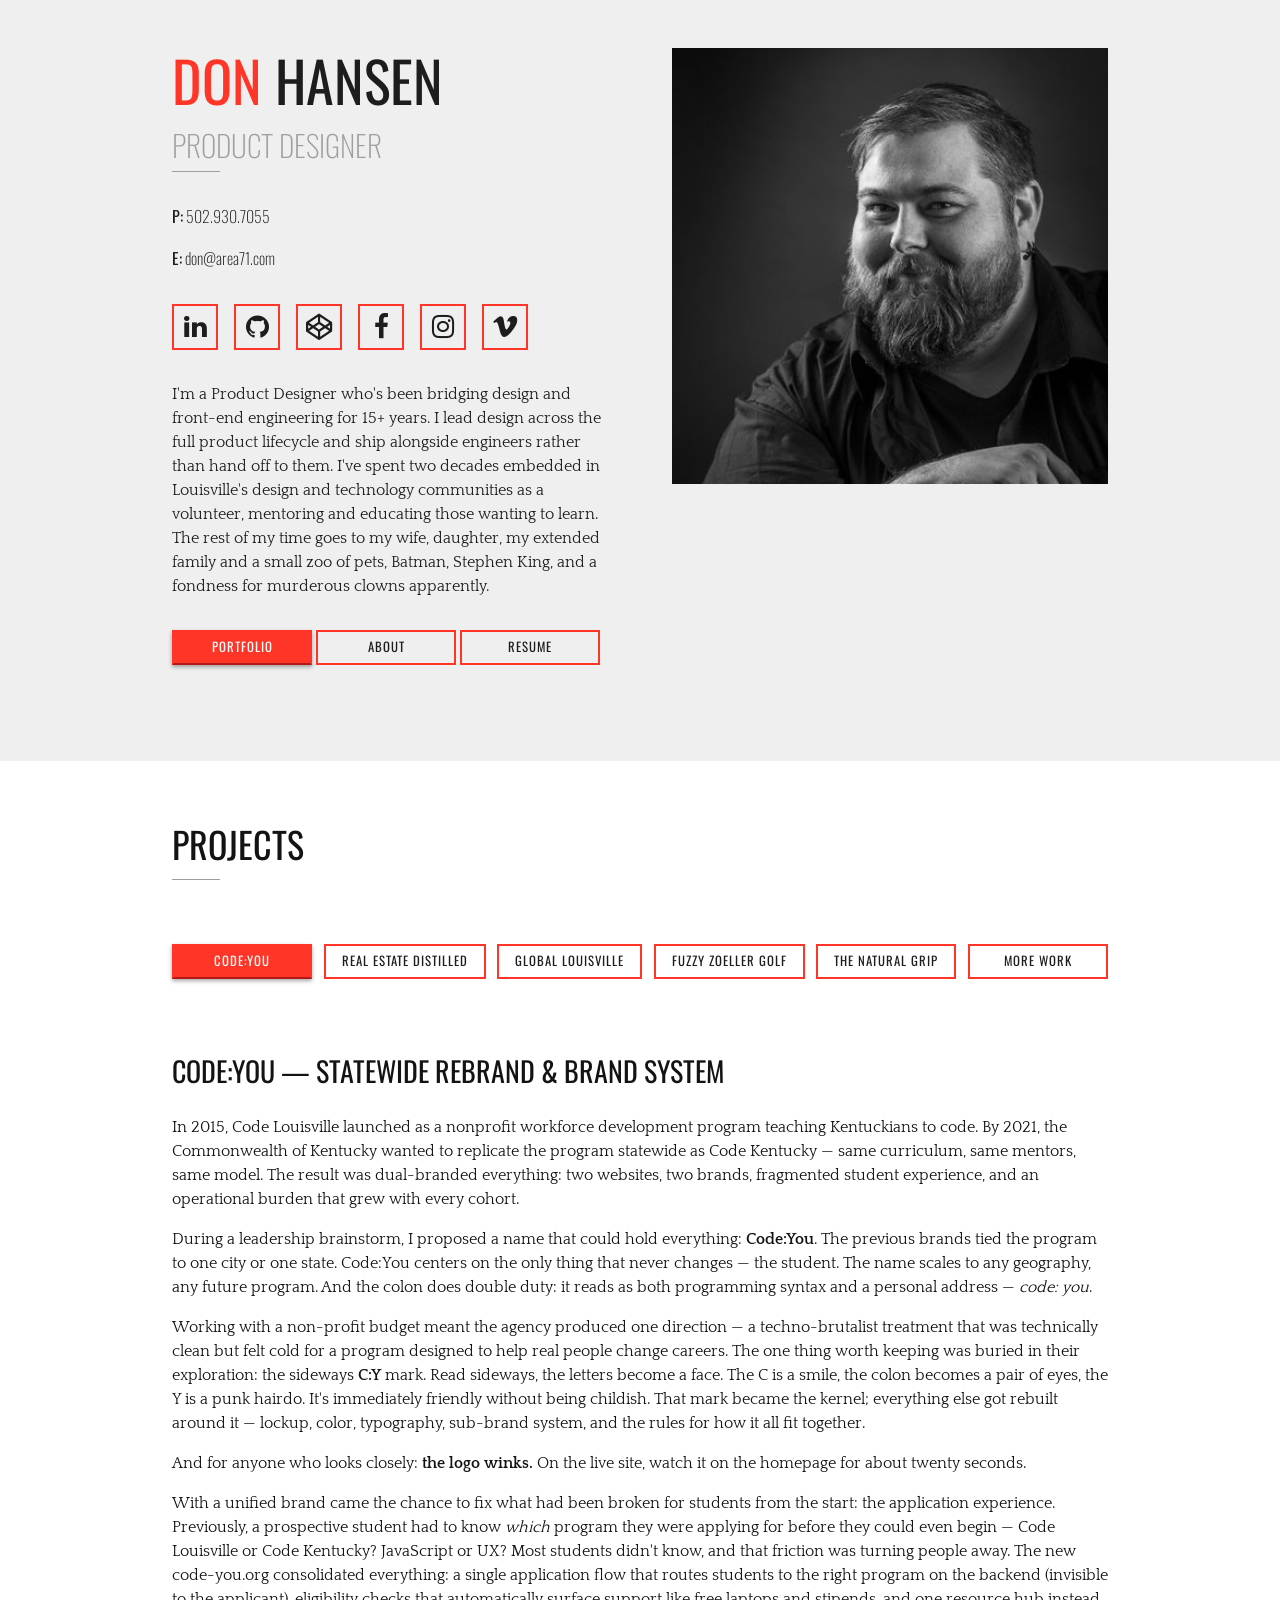
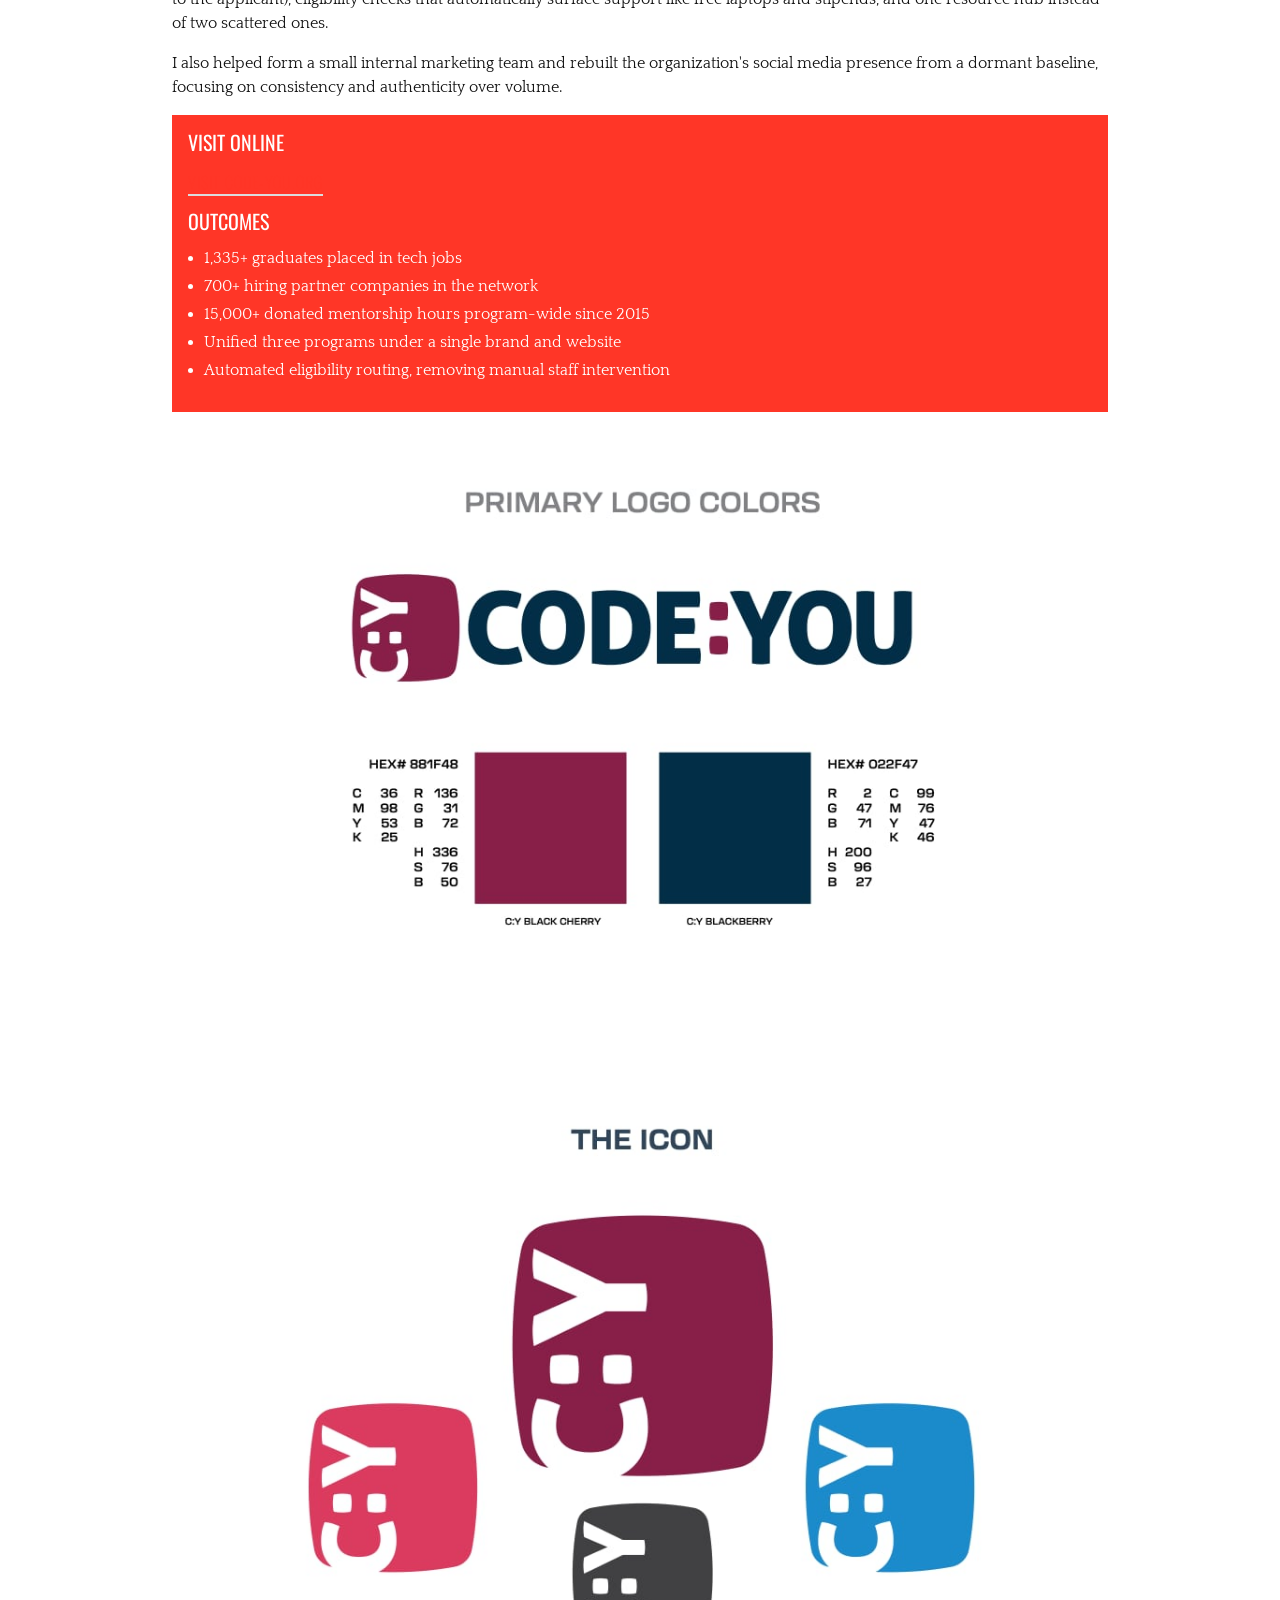
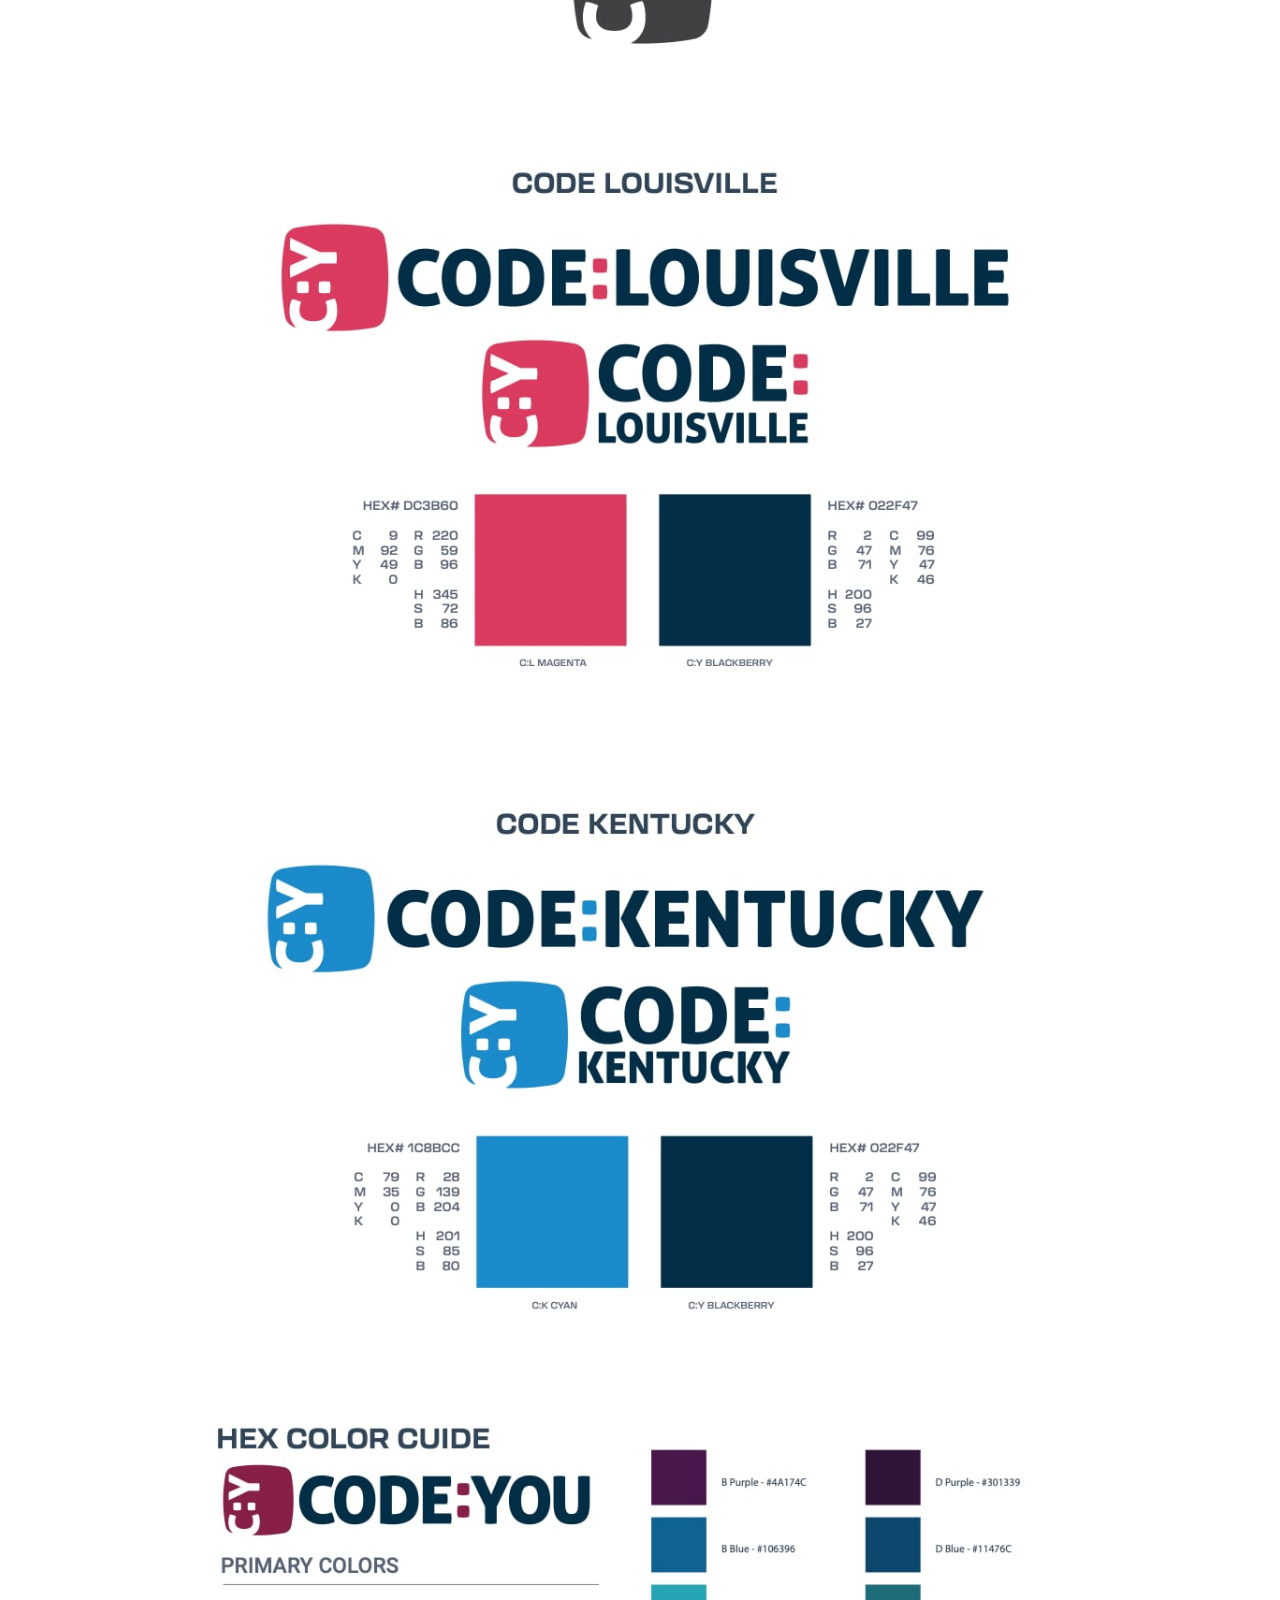
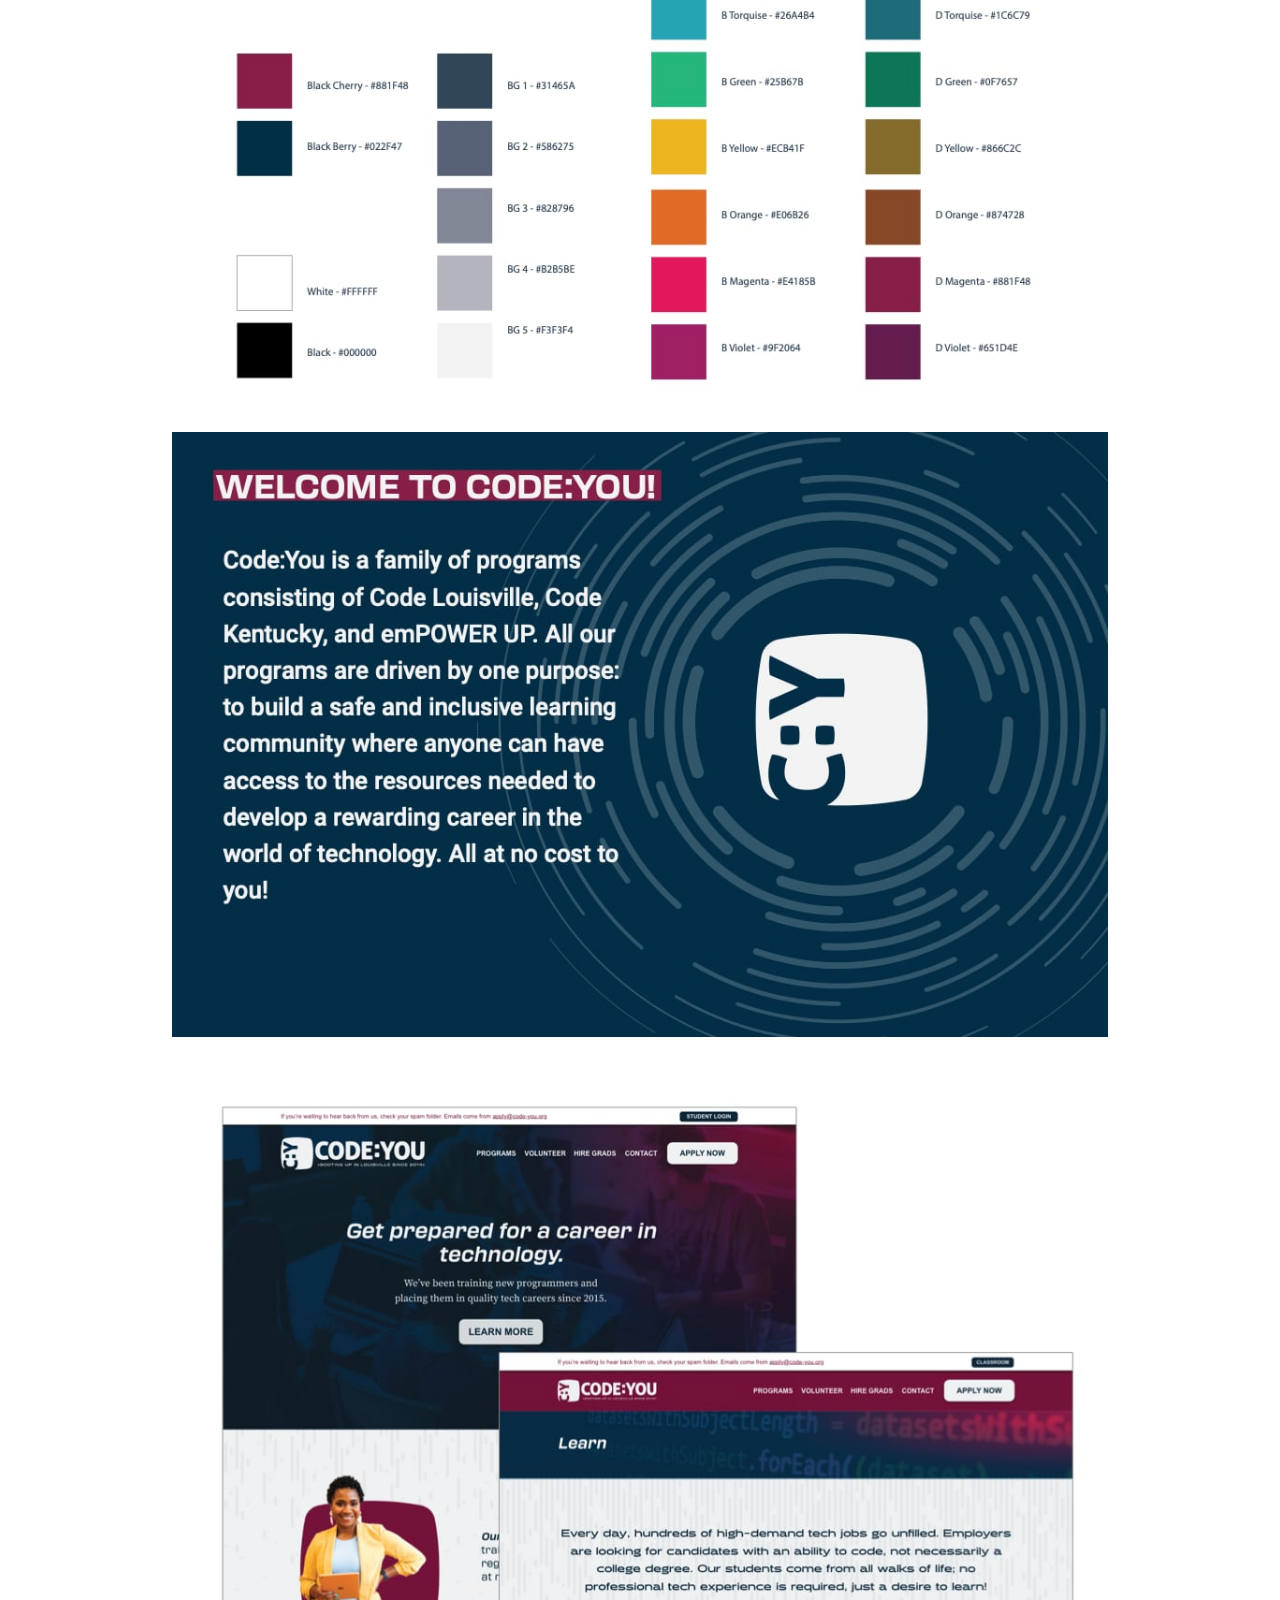
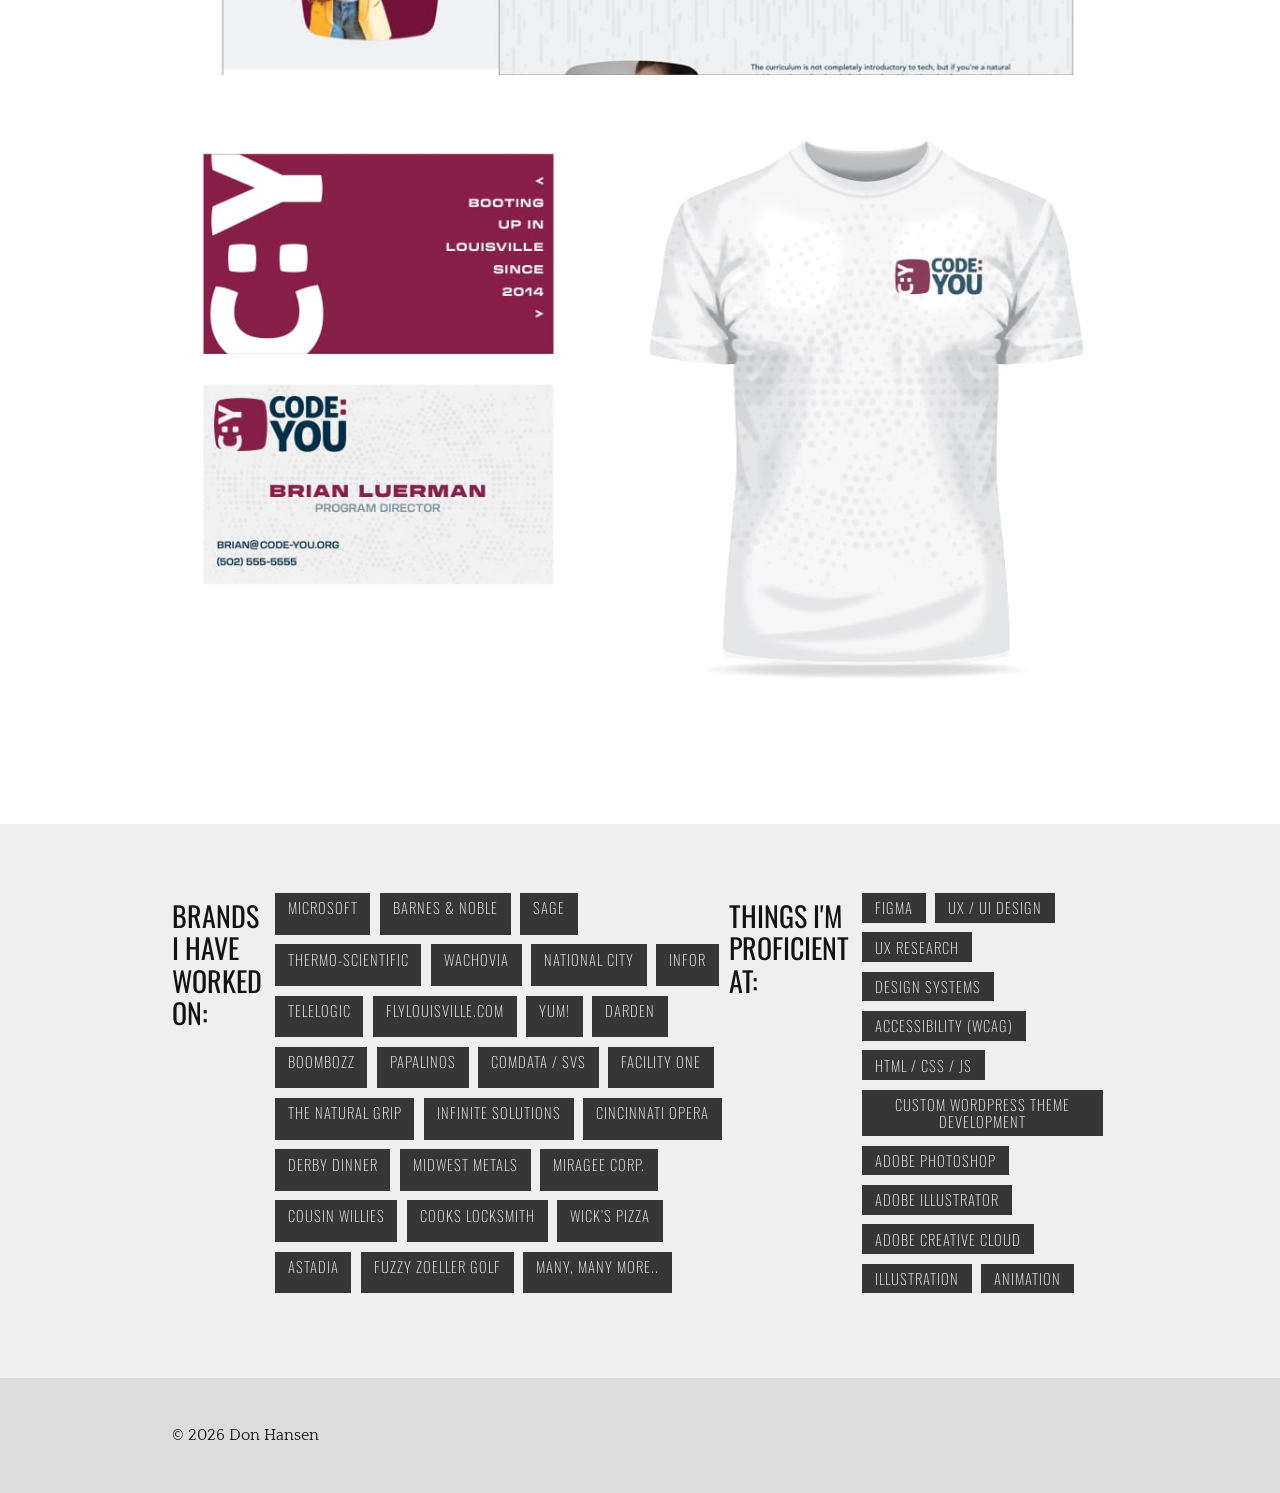
==== commit ee4899a9: "added phoj photos" ====
--- a/index.html
+++ b/index.html
@@ -57,7 +57,7 @@
 
         </div>
 
-        <p>I'm a Product Designer who's been bridging design and front-end engineering for 15+ years. I lead design across the full product lifecycle and ship alongside engineers rather than hand off to them. I've spent two decades embedded in Louisville's design community as an AIGA chapter president, Design Week co-founder, and mentor. The rest of my time goes to my wife, daughter, a small zoo of pets, Batman, Stephen King, and a deeply researched fondness for murderous clowns.</p>
+        <p>I'm a Product Designer who's been bridging design and front-end engineering for 15+ years. I lead design across the full product lifecycle and ship alongside engineers rather than hand off to them. I've spent two decades embedded in Louisville's design and technology communities as a volunteer, mentoring and educating those wanting to learn. The rest of my time goes to my wife, daughter, my extended family and a small zoo of pets, Batman, Stephen King, and a fondness for murderous clowns apparently.</p>
 
         <p>
             <button type="button" class="btn proj-nav-lnk active" data-group="outer" data-target="port-cont">Portfolio</button>
@@ -146,11 +146,11 @@
 
             <img src="assets/codeyou-main.jpg" alt="Code:You primary logo lockup" class="proj-img">
             <img src="assets/codeyou-logo-cy-mark.jpg" alt="The C:Y mark — sideways face with smile, eyes, and punk hair" class="proj-img">
-            <img src="assets/codeyou-logo-family.jpg" alt="Logo family — Code:You, Code Louisville, and Code Kentucky side by side" class="proj-img">
+            <img src="assets/codeyou-logo-family-01.jpg" alt="Logo family — Code:You, Code Louisville, and Code Kentucky side by side" class="proj-img">
+            <img src="assets/codeyou-logo-family-02.jpg" alt="Logo family — Code:You, Code Louisville, and Code Kentucky side by side" class="proj-img">
             <img src="assets/codeyou-brandguide-01.jpg" alt="Brand guide spread" class="proj-img">
             <img src="assets/codeyou-brandguide-02.jpg" alt="Brand guide spread" class="proj-img">
             <img src="assets/codeyou-website-home.jpg" alt="code-you.org homepage" class="proj-img">
-            <img src="assets/codeyou-application-flow.jpg" alt="Unified application flow" class="proj-img">
             <img src="assets/codeyou-marketing.jpg" alt="Marketing and social media samples" class="proj-img">
 
         </div>
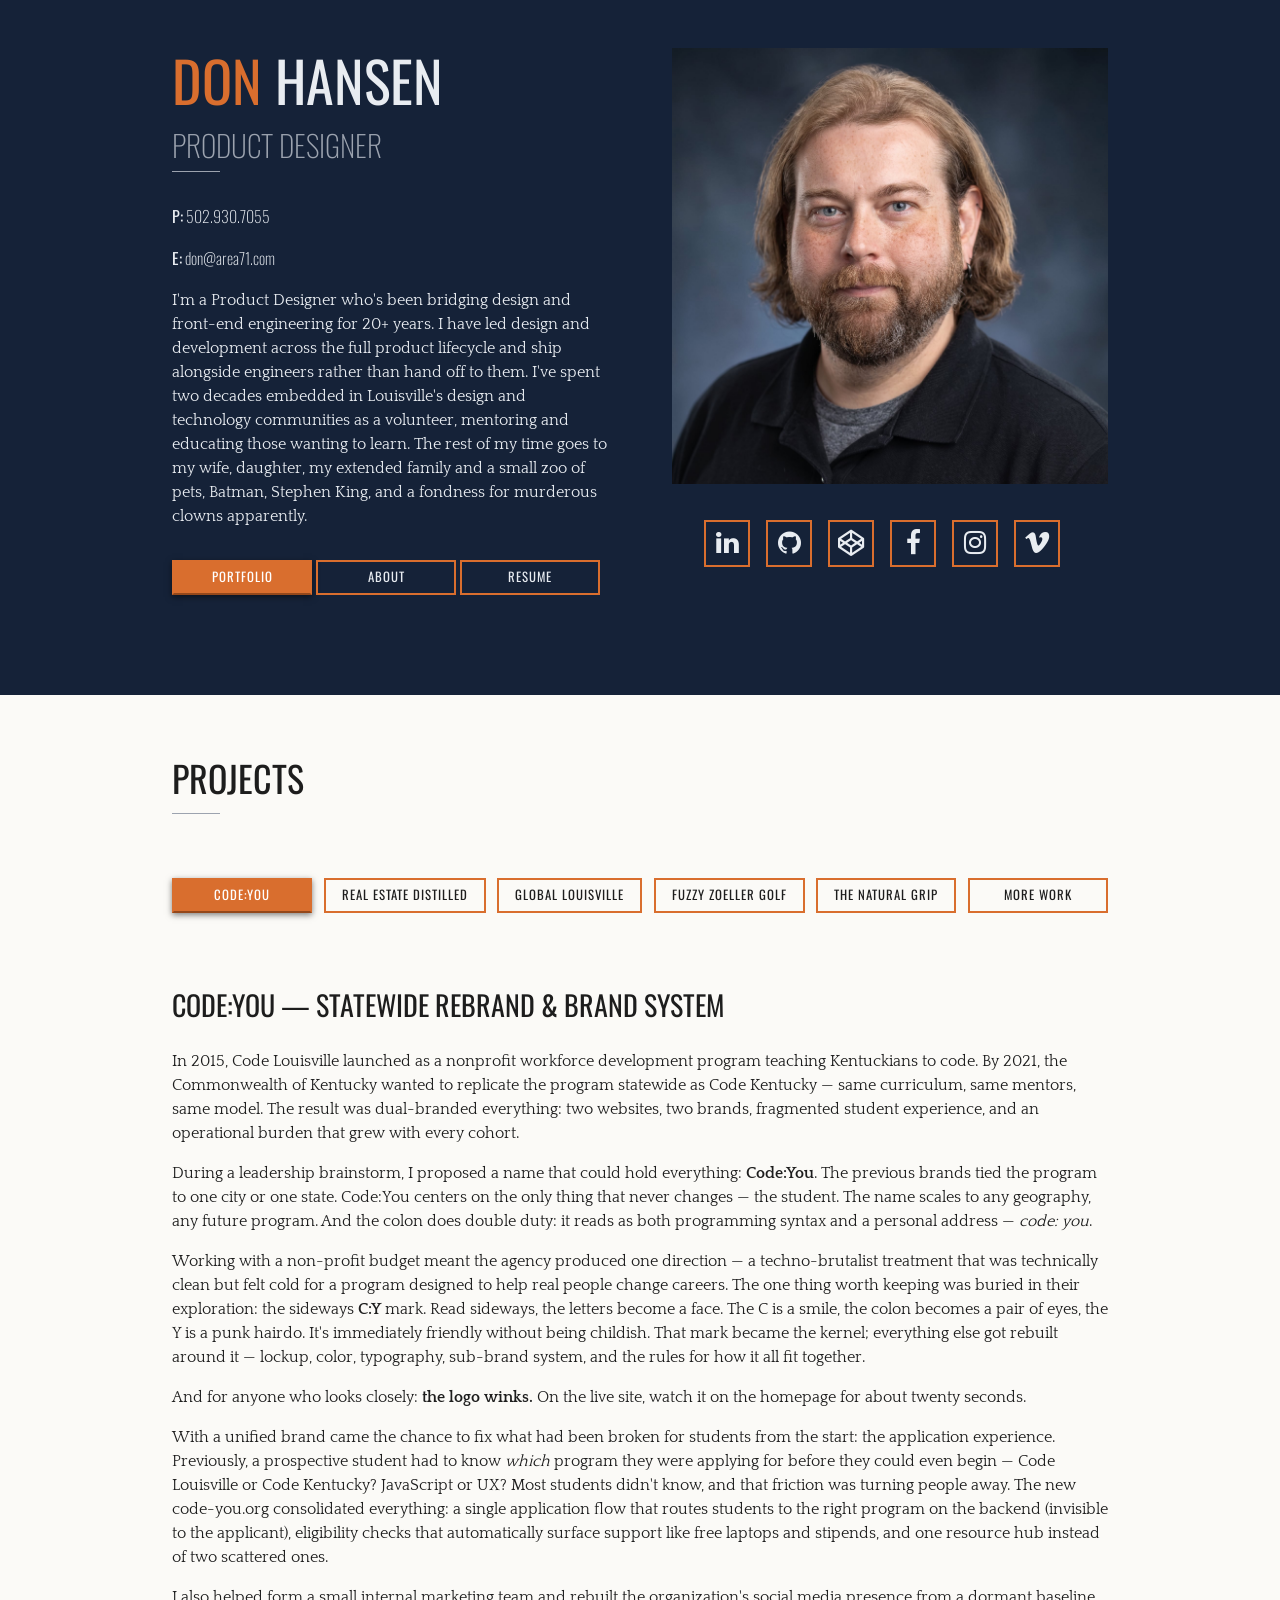
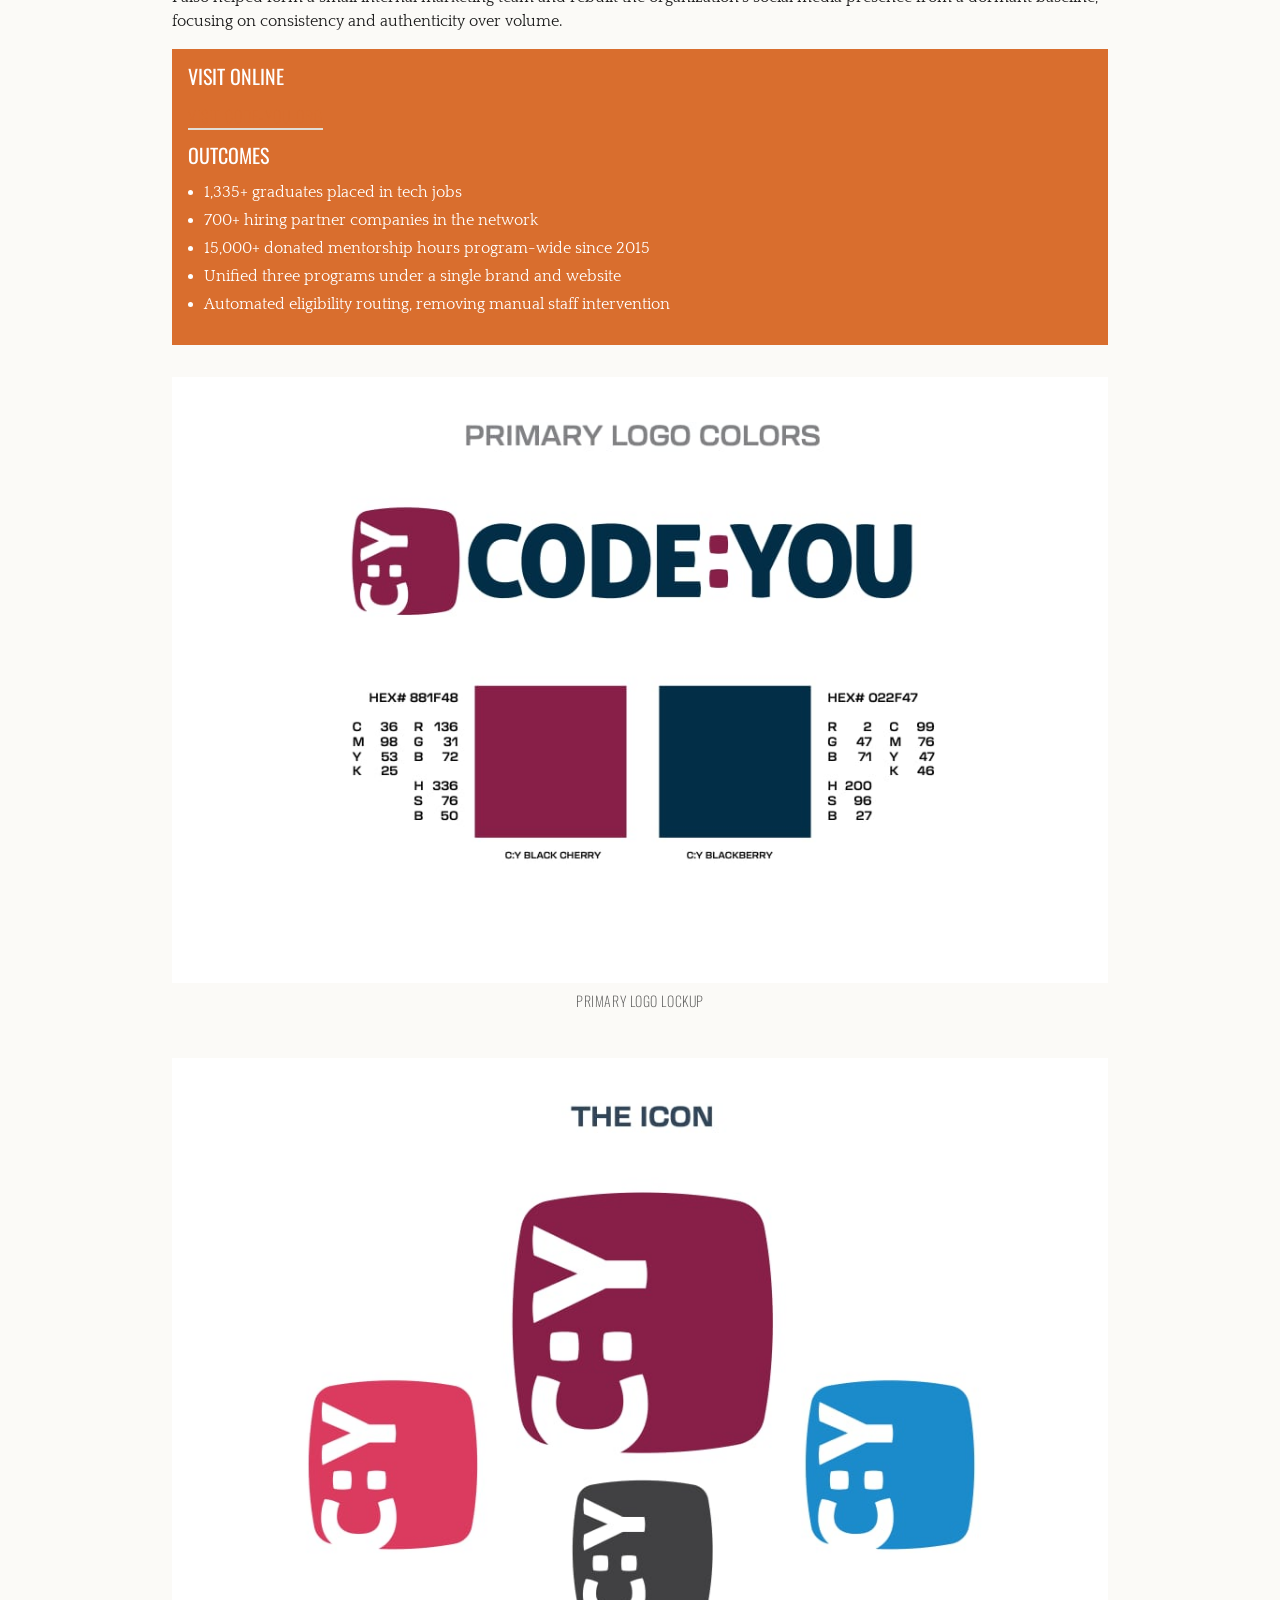
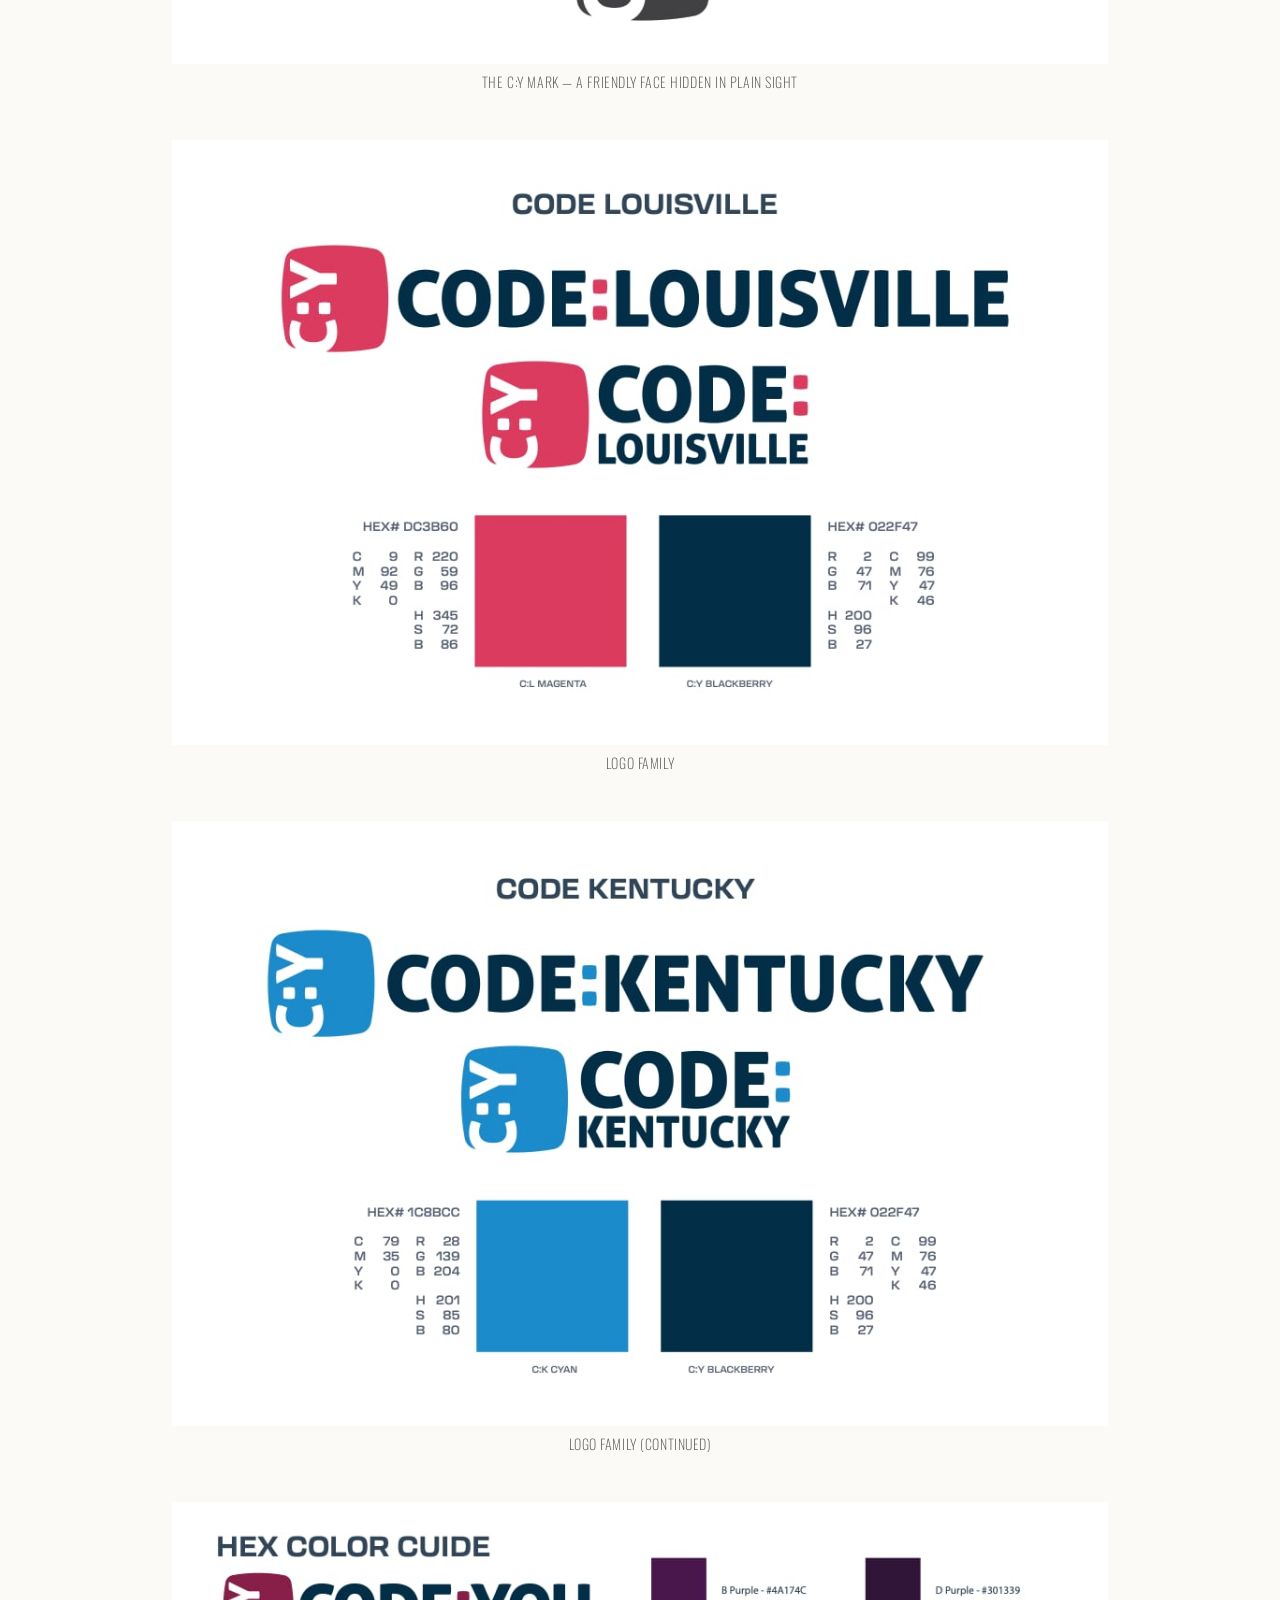
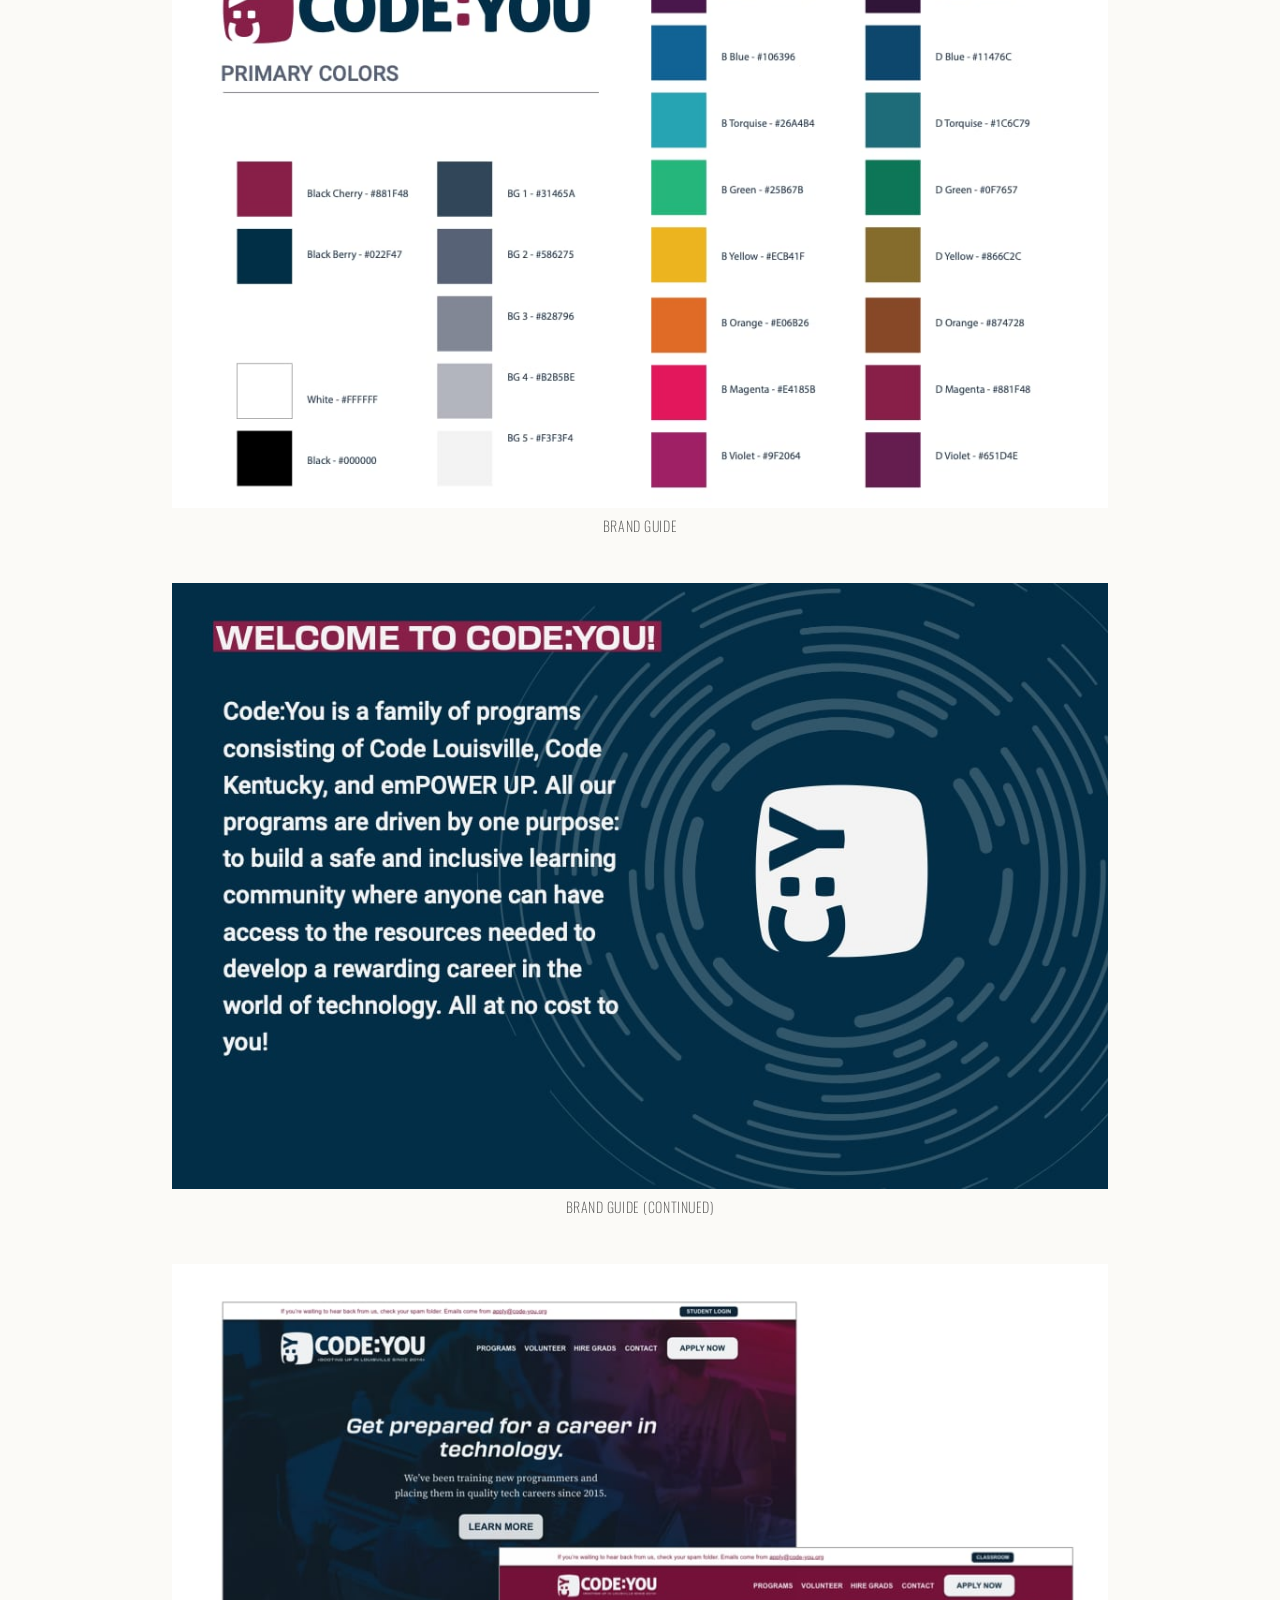
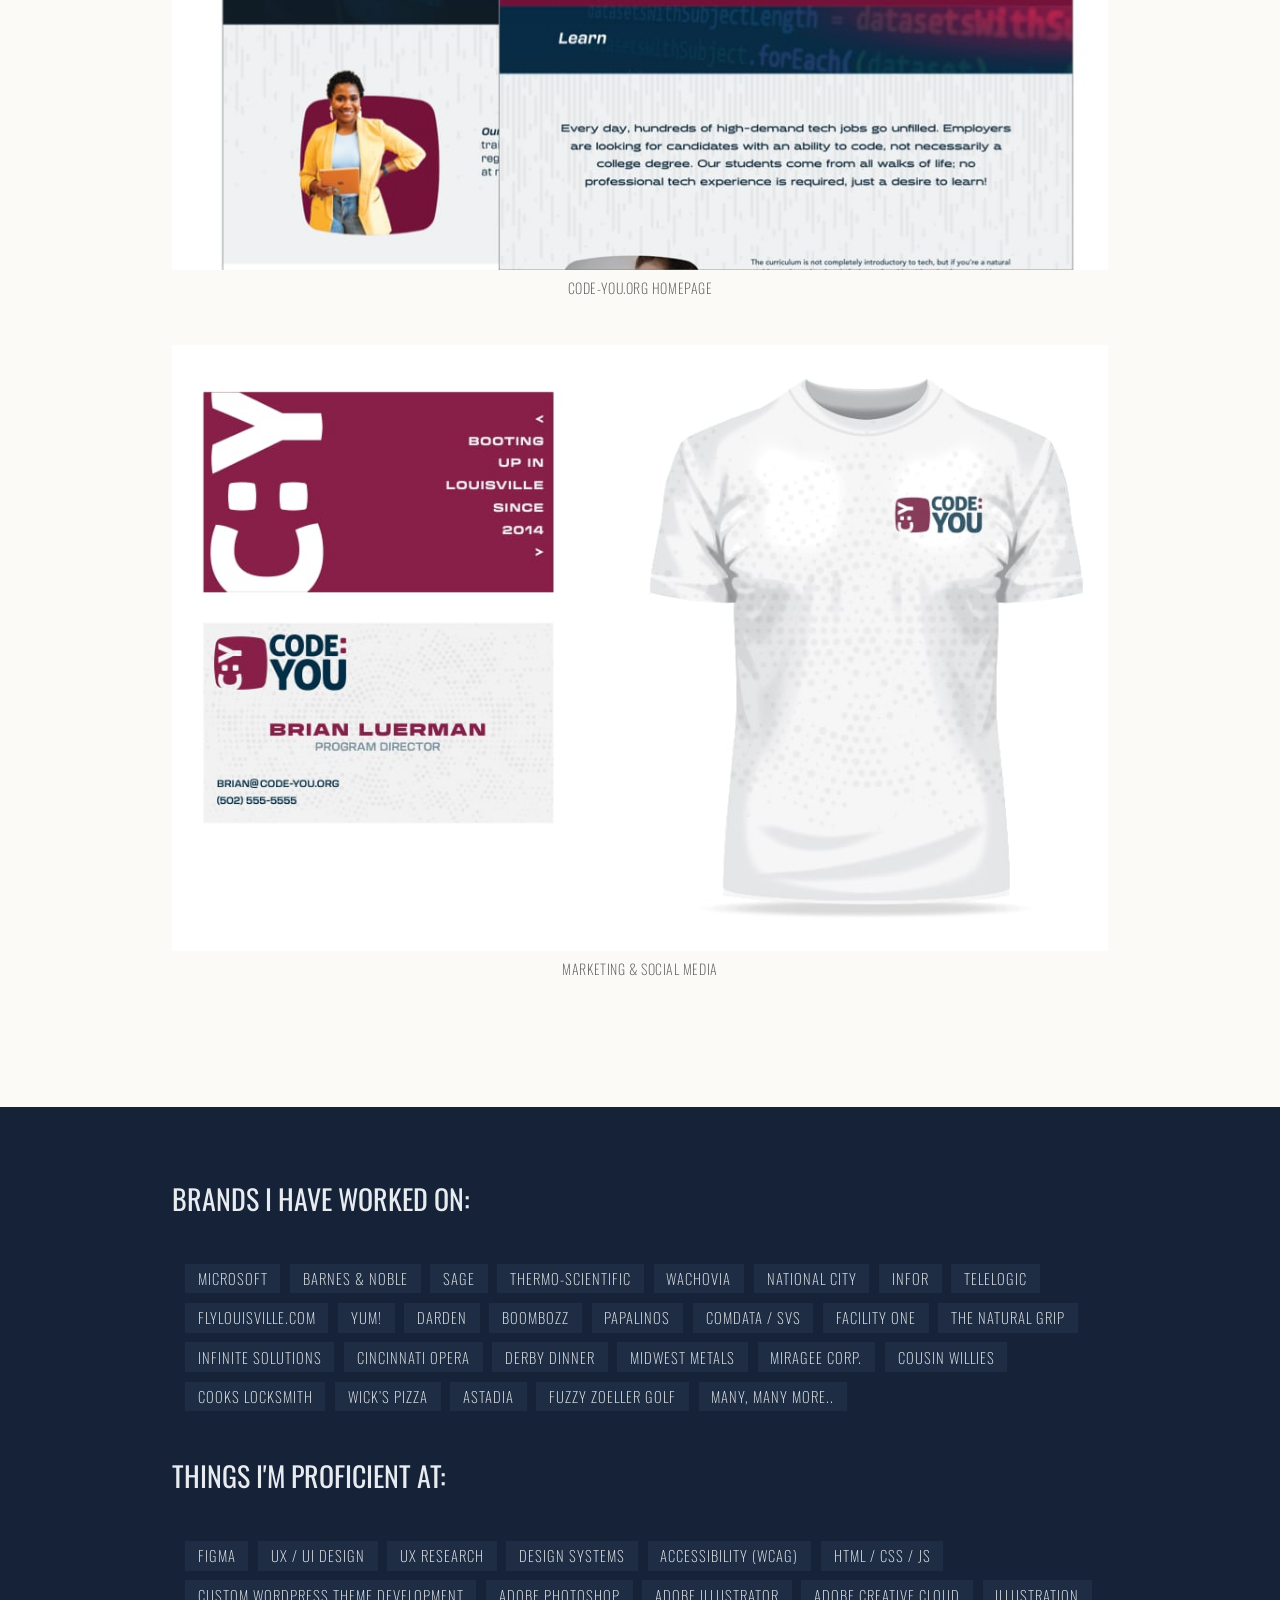
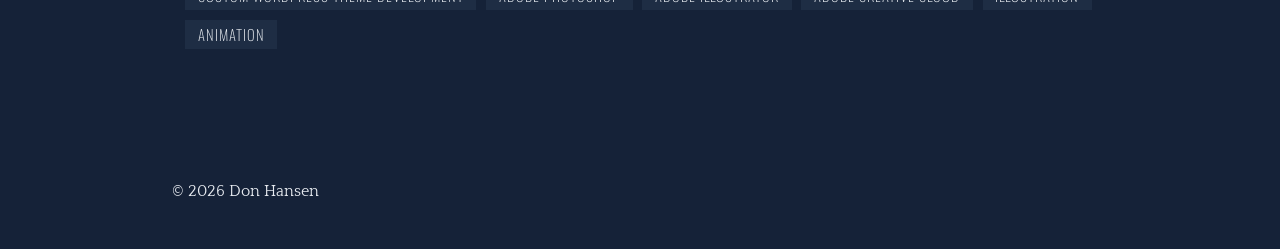
==== commit 34f48da4: "color changes and cleanup" ====
--- a/index.html
+++ b/index.html
@@ -44,7 +44,21 @@
         <p><span><strong>P:</strong> 502.930.7055</span></p>
         <p><span><strong>E:</strong> don@area71.com</span></p>
 
-        <div class="social-cont">
+        <p>I'm a Product Designer who's been bridging design and front-end engineering for 20+ years. I have led design and development across the full product lifecycle and ship alongside engineers rather than hand off to them. I've spent two decades embedded in Louisville's design and technology communities as a volunteer, mentoring and educating those wanting to learn. The rest of my time goes to my wife, daughter, my extended family and a small zoo of pets, Batman, Stephen King, and a fondness for murderous clowns apparently.</p>
+
+        <div role="tablist" aria-label="Site sections" class="outer-tablist">
+            <button type="button" role="tab" id="tab-port-cont" aria-controls="port-cont" aria-selected="true" class="btn proj-nav-lnk active" data-group="outer" data-target="port-cont">Portfolio</button>
+            <button type="button" role="tab" id="tab-about-cont" aria-controls="about-cont" aria-selected="false" tabindex="-1" class="btn proj-nav-lnk" data-group="outer" data-target="about-cont">About</button>
+            <button type="button" role="tab" id="tab-resume-cont" aria-controls="resume-cont" aria-selected="false" tabindex="-1" class="btn proj-nav-lnk" data-group="outer" data-target="resume-cont">Resume</button>
+        </div>
+
+    </div>
+
+    <div class="contact-photo">
+
+        <img src="assets/dchansen-color.jpg" alt="Headshot of Don Hansen" class="contact-headshot" width="400" height="400">
+
+                <div class="social-cont">
 
             <ul class="social-icons">
                 <li><a href="https://www.linkedin.com/in/dchansen/" target="_blank" rel="noopener noreferrer" aria-label="LinkedIn profile"><i class="fa fa-linkedin" aria-hidden="true"></i></a></li>
@@ -57,20 +71,6 @@
 
         </div>
 
-        <p>I'm a Product Designer who's been bridging design and front-end engineering for 15+ years. I lead design across the full product lifecycle and ship alongside engineers rather than hand off to them. I've spent two decades embedded in Louisville's design and technology communities as a volunteer, mentoring and educating those wanting to learn. The rest of my time goes to my wife, daughter, my extended family and a small zoo of pets, Batman, Stephen King, and a fondness for murderous clowns apparently.</p>
-
-        <p>
-            <button type="button" class="btn proj-nav-lnk active" data-group="outer" data-target="port-cont">Portfolio</button>
-            <button type="button" class="btn proj-nav-lnk" data-group="outer" data-target="about-cont">About</button>
-            <button type="button" class="btn proj-nav-lnk" data-group="outer" data-target="resume-cont">Resume</button>
-        </p>
-
-    </div>
-
-    <div class="contact-photo">
-
-        <img src="assets/dchansen3_sq_400x400.jpg" alt="Headshot of Don Hansen" class="contact-headshot" width="400" height="400">
-
     </div>
 
     </section>
@@ -81,7 +81,7 @@
 
 <main id="main-content">
 
-<div id="port-cont" style="display: block;" class="tabcontent2">
+<div id="port-cont" role="tabpanel" aria-labelledby="tab-port-cont" style="display: block;" class="tabcontent2">
 
     <section class="cont">
 
@@ -89,18 +89,18 @@
 
     </section>
 
-    <section class="proj-nav cont">
-        <button type="button" class="btn proj-nav-lnk active" data-group="inner" data-target="codeyou">Code:You</button>
-        <button type="button" class="btn proj-nav-lnk" data-group="inner" data-target="red">Real Estate Distilled</button>
-        <button type="button" class="btn proj-nav-lnk" data-group="inner" data-target="globallou">Global Louisville</button>
-        <button type="button" class="btn proj-nav-lnk" data-group="inner" data-target="fuzzygolf">Fuzzy Zoeller Golf</button>
-        <button type="button" class="btn proj-nav-lnk" data-group="inner" data-target="naturalgrip">The Natural Grip</button>
-        <button type="button" class="btn proj-nav-lnk" data-group="inner" data-target="morework">More Work</button>
+    <section class="proj-nav cont" role="tablist" aria-label="Projects">
+        <button type="button" role="tab" id="tab-codeyou" aria-controls="codeyou" aria-selected="true" class="btn proj-nav-lnk active" data-group="inner" data-target="codeyou">Code:You</button>
+        <button type="button" role="tab" id="tab-red" aria-controls="red" aria-selected="false" tabindex="-1" class="btn proj-nav-lnk" data-group="inner" data-target="red">Real Estate Distilled</button>
+        <button type="button" role="tab" id="tab-globallou" aria-controls="globallou" aria-selected="false" tabindex="-1" class="btn proj-nav-lnk" data-group="inner" data-target="globallou">Global Louisville</button>
+        <button type="button" role="tab" id="tab-fuzzygolf" aria-controls="fuzzygolf" aria-selected="false" tabindex="-1" class="btn proj-nav-lnk" data-group="inner" data-target="fuzzygolf">Fuzzy Zoeller Golf</button>
+        <button type="button" role="tab" id="tab-naturalgrip" aria-controls="naturalgrip" aria-selected="false" tabindex="-1" class="btn proj-nav-lnk" data-group="inner" data-target="naturalgrip">The Natural Grip</button>
+        <button type="button" role="tab" id="tab-morework" aria-controls="morework" aria-selected="false" tabindex="-1" class="btn proj-nav-lnk" data-group="inner" data-target="morework">More Work</button>
     </section>
 
     <section class="proj-item cont">
 
-    <div id="codeyou" style="display: block;" class="tabcontent">
+    <div id="codeyou" role="tabpanel" aria-labelledby="tab-codeyou" style="display: block;" class="tabcontent">
 
         <div class="tab-txt">
 
@@ -144,21 +144,45 @@
 
         <div class="tab-img">
 
-            <img src="assets/codeyou-main.jpg" alt="Code:You primary logo lockup" class="proj-img">
-            <img src="assets/codeyou-logo-cy-mark.jpg" alt="The C:Y mark — sideways face with smile, eyes, and punk hair" class="proj-img">
-            <img src="assets/codeyou-logo-family-01.jpg" alt="Logo family — Code:You, Code Louisville, and Code Kentucky side by side" class="proj-img">
-            <img src="assets/codeyou-logo-family-02.jpg" alt="Logo family — Code:You, Code Louisville, and Code Kentucky side by side" class="proj-img">
-            <img src="assets/codeyou-brandguide-01.jpg" alt="Brand guide spread" class="proj-img">
-            <img src="assets/codeyou-brandguide-02.jpg" alt="Brand guide spread" class="proj-img">
-            <img src="assets/codeyou-website-home.jpg" alt="code-you.org homepage" class="proj-img">
-            <img src="assets/codeyou-marketing.jpg" alt="Marketing and social media samples" class="proj-img">
-
-        </div>
-
-    </div>
-
-
-    <div id="red" style="display: none;" class="tabcontent">
+            <figure>
+                <img src="assets/codeyou-main.jpg" alt="Code:You primary logo lockup" class="proj-img">
+                <figcaption>Primary Logo Lockup</figcaption>
+            </figure>
+            <figure>
+                <img src="assets/codeyou-logo-cy-mark.jpg" alt="The C:Y mark — sideways face with smile, eyes, and punk hair" class="proj-img" loading="lazy">
+                <figcaption>The C:Y Mark — A Friendly Face Hidden In Plain Sight</figcaption>
+            </figure>
+            <figure>
+                <img src="assets/codeyou-logo-family-01.jpg" alt="Logo family — Code:You, Code Louisville, and Code Kentucky side by side" class="proj-img" loading="lazy">
+                <figcaption>Logo Family</figcaption>
+            </figure>
+            <figure>
+                <img src="assets/codeyou-logo-family-02.jpg" alt="Logo family — Code:You, Code Louisville, and Code Kentucky side by side" class="proj-img" loading="lazy">
+                <figcaption>Logo Family (continued)</figcaption>
+            </figure>
+            <figure>
+                <img src="assets/codeyou-brandguide-01.jpg" alt="Brand guide spread" class="proj-img" loading="lazy">
+                <figcaption>Brand Guide</figcaption>
+            </figure>
+            <figure>
+                <img src="assets/codeyou-brandguide-02.jpg" alt="Brand guide spread" class="proj-img" loading="lazy">
+                <figcaption>Brand Guide (continued)</figcaption>
+            </figure>
+            <figure>
+                <img src="assets/codeyou-website-home.jpg" alt="code-you.org homepage" class="proj-img" loading="lazy">
+                <figcaption>code-you.org Homepage</figcaption>
+            </figure>
+            <figure>
+                <img src="assets/codeyou-marketing.jpg" alt="Marketing and social media samples" class="proj-img" loading="lazy">
+                <figcaption>Marketing &amp; Social Media</figcaption>
+            </figure>
+
+        </div>
+
+    </div>
+
+
+    <div id="red" role="tabpanel" aria-labelledby="tab-red" style="display: none;" class="tabcontent">
 
         <div class="tab-txt">
 
@@ -185,18 +209,32 @@
 
         <div class="tab-img">
 
-            <img src="assets/redc-main.jpg" alt="Real Estate Distilled — primary brand identity" class="proj-img" loading="lazy">
-            <img src="assets/redc-logo-variations.jpg" alt="Real Estate Distilled logo variations" class="proj-img" loading="lazy">
-            <img src="assets/redc-brandguide-01.jpg" alt="Real Estate Distilled brand guide spread" class="proj-img" loading="lazy">
-            <img src="assets/redc-brandguide-02.jpg" alt="Real Estate Distilled brand guide spread" class="proj-img" loading="lazy">
+            <figure>
+                <img src="assets/redc-main.jpg" alt="Real Estate Distilled — primary brand identity" class="proj-img" loading="lazy">
+                <figcaption>Brand Book: Business Card Mockup</figcaption>
+            </figure>
+            <figure>
+                <img src="assets/redc-logo-variations.jpg" alt="Real Estate Distilled logo variations" class="proj-img" loading="lazy">
+                <figcaption>Brand Book: Logo Variations</figcaption>
+            </figure>
+            <figure>
+                <img src="assets/redc-brandguide-01.jpg" alt="Real Estate Distilled brand guide spread" class="proj-img" loading="lazy">
+                <figcaption>Brand Book: Collage</figcaption>
+            </figure>
+            <figure>
+                <img src="assets/redc-brandguide-02.jpg" alt="Real Estate Distilled brand guide spread" class="proj-img" loading="lazy">
+                <figcaption>Brand Book: Inside Page</figcaption>
+            </figure>
+            <figure>
             <img src="assets/redc-icons.jpg" alt="Real Estate Distilled icon set" class="proj-img" loading="lazy">
-
-        </div>
-
-    </div>
-
-
-    <div id="globallou" style="display: none;" class="tabcontent">
+                <figcaption>Brand Book: Icons and Useage</figcaption>
+            </figure>
+        </div>
+
+    </div>
+
+
+    <div id="globallou" role="tabpanel" aria-labelledby="tab-globallou" style="display: none;" class="tabcontent">
 
     <div class="tab-txt">
 
@@ -226,19 +264,33 @@
 
     <div class="tab-img">
 
-        <img src="assets/globallou-cover-photo.jpg" alt="Global Louisville Action Plan booklet cover" class="proj-img" loading="lazy">
-        <img src="assets/globallou-inside-photo.jpg" alt="Global Louisville Action Plan interior spread with infographics" class="proj-img" loading="lazy">
-        <img src="assets/globallou-announce-photo.jpg" alt="Greater Louisville Inc. President Kent Oyler, center, helped unveil the Global Action Plan" class="proj-img" loading="lazy">
-        <p class="proj-caption">Greater Louisville leaders holding copies of the booklet during the press announcement.</p>
-        <img src="assets/globallou-cover1-photo.jpg" alt="Global Louisville booklet alternate cover" class="proj-img" loading="lazy">
-        <img src="assets/globallou-inside1-photo.jpg" alt="Global Louisville booklet interior page" class="proj-img" loading="lazy">
-
-    </div>
-
-    </div>
-
-
-    <div id="fuzzygolf" style="display: none;" class="tabcontent">
+        <figure>
+            <img src="assets/globallou-cover-photo.jpg" alt="Global Louisville Action Plan booklet cover" class="proj-img" loading="lazy">
+            <figcaption>Booklet Cover</figcaption>
+        </figure>
+        <figure>
+            <img src="assets/globallou-inside-photo.jpg" alt="Global Louisville Action Plan interior spread with infographics" class="proj-img" loading="lazy">
+            <figcaption>Interior Spread With Infographics</figcaption>
+        </figure>
+        <figure>
+            <img src="assets/globallou-announce-photo.jpg" alt="Greater Louisville Inc. President Kent Oyler, center, helped unveil the Global Action Plan" class="proj-img" loading="lazy">
+            <figcaption>Greater Louisville leaders holding copies of the booklet during the press announcement.</figcaption>
+        </figure>
+        <figure>
+            <img src="assets/globallou-cover1-photo.jpg" alt="Global Louisville booklet alternate cover" class="proj-img" loading="lazy">
+            <figcaption>Alternate Cover</figcaption>
+        </figure>
+        <figure>
+            <img src="assets/globallou-inside1-photo.jpg" alt="Global Louisville booklet interior page" class="proj-img" loading="lazy">
+            <figcaption>Interior Page</figcaption>
+        </figure>
+
+    </div>
+
+    </div>
+
+
+    <div id="fuzzygolf" role="tabpanel" aria-labelledby="tab-fuzzygolf" style="display: none;" class="tabcontent">
 
     <div class="tab-txt">
 
@@ -276,17 +328,32 @@
 
     <div class="tab-img">
 
-        <img src="assets/fuzzygolf-before.jpg" alt="The previous Fuzzy Zoeller Golf site — tables-based, non-responsive, with both courses crowded onto every page" class="proj-img" loading="lazy">
-        <img src="assets/fuzzygolf-main.jpg" alt="Fuzzy Zoeller Golf — redesigned site hero" class="proj-img" loading="lazy">
-        <img src="assets/fuzzygolf-cp-home.jpg" alt="Champions Pointe golf course homepage" class="proj-img" loading="lazy">
-        <img src="assets/fuzzygolf-cb-home.jpg" alt="Covered Bridge golf course homepage" class="proj-img" loading="lazy">
-        <img src="assets/fuzzygolf-about.jpg" alt="Fuzzy Zoeller Golf about page" class="proj-img" loading="lazy">
-
-    </div>
-
-    </div>
-
-    <div id="naturalgrip" style="display: none;" class="tabcontent">
+        <figure>
+            <img src="assets/fuzzygolf-before.jpg" alt="The previous Fuzzy Zoeller Golf site — tables-based, non-responsive, with both courses crowded onto every page" class="proj-img" loading="lazy">
+            <figcaption>Before — Tables-Based, Non-Responsive</figcaption>
+        </figure>
+        <figure>
+            <img src="assets/fuzzygolf-main.jpg" alt="Fuzzy Zoeller Golf — redesigned site hero" class="proj-img" loading="lazy">
+            <figcaption>Redesigned Site Hero</figcaption>
+        </figure>
+        <figure>
+            <img src="assets/fuzzygolf-cp-home.jpg" alt="Champions Pointe golf course homepage" class="proj-img" loading="lazy">
+            <figcaption>Champions Pointe Homepage</figcaption>
+        </figure>
+        <figure>
+            <img src="assets/fuzzygolf-cb-home.jpg" alt="Covered Bridge golf course homepage" class="proj-img" loading="lazy">
+            <figcaption>Covered Bridge Homepage</figcaption>
+        </figure>
+        <figure>
+            <img src="assets/fuzzygolf-about.jpg" alt="Fuzzy Zoeller Golf about page" class="proj-img" loading="lazy">
+            <figcaption>About Page</figcaption>
+        </figure>
+
+    </div>
+
+    </div>
+
+    <div id="naturalgrip" role="tabpanel" aria-labelledby="tab-naturalgrip" style="display: none;" class="tabcontent">
 
         <div class="tab-txt">
 
@@ -337,17 +404,29 @@
 
         <div class="tab-img">
 
-            <img src="assets/tng-main.jpg" alt="The Natural Grip — Shark Tank launch landing page" class="proj-img" loading="lazy">
-            <img src="assets/tng-wireframes.jpg" alt="The Natural Grip site wireframes" class="proj-img" loading="lazy">
-            <img src="assets/tng-grip-hands.jpg" alt="Custom illustration of hands using The Natural Grip" class="proj-img" loading="lazy">
-            <img src="assets/tng-desktop.jpg" alt="The Natural Grip desktop site" class="proj-img" loading="lazy">
-
-        </div>
-
-    </div>
-
-
-    <div id="morework" style="display: none;" class="tabcontent">
+            <figure>
+                <img src="assets/tng-main.jpg" alt="The Natural Grip — Shark Tank launch landing page" class="proj-img" loading="lazy">
+                <figcaption>Shark Tank Launch Landing Page</figcaption>
+            </figure>
+            <figure>
+                <img src="assets/tng-wireframes.jpg" alt="The Natural Grip site wireframes" class="proj-img" loading="lazy">
+                <figcaption>Site Wireframes</figcaption>
+            </figure>
+            <figure>
+                <img src="assets/tng-grip-hands.jpg" alt="Custom illustration of hands using The Natural Grip" class="proj-img" loading="lazy">
+                <figcaption>Custom Illustration</figcaption>
+            </figure>
+            <figure>
+                <img src="assets/tng-desktop.jpg" alt="The Natural Grip desktop site" class="proj-img" loading="lazy">
+                <figcaption>Desktop Site</figcaption>
+            </figure>
+
+        </div>
+
+    </div>
+
+
+    <div id="morework" role="tabpanel" aria-labelledby="tab-morework" style="display: none;" class="tabcontent">
 
     <div class="tab-txt">
 
@@ -441,7 +520,7 @@
 
 <!-- BEGIN ABOUT SECTION -->
 
-<div id="about-cont" style="display: none;" class="tabcontent2">
+<div id="about-cont" role="tabpanel" aria-labelledby="tab-about-cont" style="display: none;" class="tabcontent2">
 
     <section class="cont">
 
@@ -457,7 +536,10 @@
 
             <p>In 1999 I moved to Louisville, and fell in love with the city. Over the years I have been involved in the design and technology communities in Louisville. At AIGA Louisville I was a founding member and held several roles here over the years including:  Director of Technology, Vice President, and ultimately Chapter President. One of my proudest moments is helping with the first Design Week Louisville in 2015, where we had top designers from all over come and speak to the area’s design community. The keynote was Stefan Sagmeister and I was privileged enough to be able to pick him up from the airport, he asked to drive around the city so we went spent about an hour driving around checking out various parts of the city, and when we got to the west end, he seemed to be in awe with the ornateness of the houses, commenting on several of the large beautiful windows in the houses. Design Week was really successful for the community that year and continued on annually for several years.</p>
 
-            <img src="assets/about-designweek.jpg" alt="The Natural Grip — Shark Tank launch landing page" class="proj-img" loading="lazy">
+            <figure>
+                <img src="assets/about-designweek.jpg" alt="Design Week Louisville event" class="proj-img" loading="lazy">
+                <figcaption>Design Week Louisville, 2015</figcaption>
+            </figure>
 
             <p>2015 was a really busy year as I also became a mentor at Code Louisville. Helping teach concepts and demonstrating how to code in one of the first front-end classes, with on average 30 students a week, in person. With Code Louisville over the years, I helped hundreds of adults learn a new career path in tech or development. Growing up in rural Indiana, I was lucky to have a father that loved technology so I had access that a lot did not have. It has been a passion of mine to help make sure that everyone has access to technology, not just as a mentor, but also through accessible design. The theme of my work and career is this: Help people make great things, by giving them the tools and knowledge to create them.</p>
 
@@ -465,7 +547,19 @@
 
             <p>In my free time I enjoy being a collector of all things Batman with opinions on which Batman is the best overall (it's complicated). My collection contains all things from comics to action figures and everything in between. Books are a passion. I have a small library of comics, graphic novels, design, programming, scifi, horror and thriller books. A constant reader of Stephen King I also try to collect his first editions, the best so far being a first edition of IT my wife procured for me.</p>
 
-            <img src="assets/about-batfam.jpg" alt="The Natural Grip — Shark Tank launch landing page" class="proj-img" loading="lazy">
+            <figure>
+                <img src="assets/about-batfam.jpg" alt="Don's Batman collection and family memorabilia" class="proj-img" loading="lazy">
+                <figcaption>A Slice of the Bat-Collection</figcaption>
+            </figure>
+
+            <div class="mason-cont">
+
+                <img class="proj-more-img" src="assets/about-dctony.jpg" alt="Don with his Batman collection" loading="lazy">
+                <img class="proj-more-img" src="assets/about-ace.jpg" alt="Ace, the family German shepherd" loading="lazy">
+                <img class="proj-more-img" src="assets/about-kids.jpg" alt="Don with his daughter Kaylee" loading="lazy">
+
+
+            </div>
 
 
         </div>
@@ -478,7 +572,7 @@
 
 <!-- BEGIN RESUME SECTION -->
 
-<div id="resume-cont" style="display: none;" class="tabcontent2">
+<div id="resume-cont" role="tabpanel" aria-labelledby="tab-resume-cont" style="display: none;" class="tabcontent2">
 
 
     <section class="cont">
@@ -822,11 +916,10 @@
 
         var navs = document.querySelectorAll('.proj-nav-lnk[data-group="' + group + '"]');
         for (var j = 0; j < navs.length; j++) {
-            if (navs[j].getAttribute("data-target") === targetId) {
-                navs[j].classList.add("active");
-            } else {
-                navs[j].classList.remove("active");
-            }
+            var isActive = navs[j].getAttribute("data-target") === targetId;
+            navs[j].classList.toggle("active", isActive);
+            navs[j].setAttribute("aria-selected", isActive ? "true" : "false");
+            navs[j].setAttribute("tabindex", isActive ? "0" : "-1");
         }
     }
 
@@ -834,6 +927,27 @@
         var btn = evt.target.closest(".proj-nav-lnk[data-target]");
         if (!btn) { return; }
         switchTab(btn.getAttribute("data-group"), btn.getAttribute("data-target"));
+    });
+
+    // Arrow-key navigation within each tablist (WAI-ARIA tabs pattern).
+    document.addEventListener("keydown", function(evt) {
+        var btn = evt.target.closest('.proj-nav-lnk[role="tab"]');
+        if (!btn) { return; }
+        var key = evt.key;
+        if (key !== "ArrowRight" && key !== "ArrowLeft" && key !== "Home" && key !== "End") { return; }
+        evt.preventDefault();
+
+        var group = btn.getAttribute("data-group");
+        var navs = document.querySelectorAll('.proj-nav-lnk[data-group="' + group + '"]');
+        var idx = Array.prototype.indexOf.call(navs, btn);
+        var next;
+        if (key === "ArrowRight") { next = (idx + 1) % navs.length; }
+        else if (key === "ArrowLeft") { next = (idx - 1 + navs.length) % navs.length; }
+        else if (key === "Home") { next = 0; }
+        else { next = navs.length - 1; }
+
+        switchTab(group, navs[next].getAttribute("data-target"));
+        navs[next].focus();
     });
 
     // ─────────────────────────────────────────────────────────────────────────
--- a/css/style.css
+++ b/css/style.css
@@ -1,22 +1,31 @@
 :root {
-    --color-red: #ff3627;          /* primary accent */
-    --color-red-hover: #e92c1e;
-    --color-red-dark: #d31717;
-    --color-red-darker: #b51717;
-    --color-ink: #1d1d1d;
-    --color-ink-soft: #131313;
-    --color-jet: #363636;
-    --color-gray: #9e9e9e;
-    --color-gray-text: #717171;
-    --color-rule: #dcdcdc;
-    --color-rule-soft: #ececec;
-    --color-bg-soft: #efefef;
-    --color-white: #ffffff;
+    /* Accent — true warm orange (less yellow) */
+    --color-red: #d96e2e;          /* primary accent (orange) */
+    --color-red-hover: #e88040;
+    --color-red-dark: #b85a23;
+    --color-red-darker: #94481b;
+
+    /* Surfaces */
+    --color-bg: #fbfaf7;            /* main content bg — light warm off-white */
+    --color-bg-soft: #152238;       /* dark chrome — header / pre-footer / footer */
+    --color-jet: #1e2d44;           /* elevated dark blocks — inverted cards, chips */
+    --color-rule: #e1ddd5;          /* visible borders on light bg */
+    --color-rule-soft: #ecebe6;     /* subtle borders on light bg */
+    --color-on-dark: #e8ecf1;       /* text on dark surfaces */
+    --color-on-dark-soft: #c5cdd9;  /* muted text on dark surfaces */
+
+    /* Foreground — dark text on light bg */
+    --color-ink: #1d1d1d;           /* primary text */
+    --color-ink-soft: #131313;      /* strong / headings */
+    --color-gray-text: #6b7280;     /* secondary / meta */
+    --color-gray: #9ca3af;          /* decorative strokes */
+
+    --color-white: #ffffff;         /* text on accent backgrounds */
 
     --font-display: 'Oswald', sans-serif;
     --font-body: 'Quattrocento', serif;
 
-    --shadow-btn: 0 2px 4px 0 rgba(0,0,0,0.35);
+    --shadow-btn: 0 2px 6px 0 rgba(0,0,0,0.5);
     --transition-btn: background 0.25s ease, color 0.25s ease, box-shadow 0.25s ease, border-color 0.25s ease;
 }
 
@@ -34,7 +43,8 @@
 }
 
 body {
-    background: var(--color-white);
+    background: var(--color-bg);
+    color: var(--color-ink);
 }
 
 h1 {
@@ -109,6 +119,7 @@
 
 .cont {
     display: flex;
+    flex-direction: column;
     width: 100%;
     max-width: 1000px;
     margin: 1rem auto;
@@ -133,15 +144,21 @@
 }
 
 .footer {
-    background: var(--color-rule);
+    background: var(--color-bg-soft);
+    color: var(--color-on-dark);
     padding: 2rem 0;
 }
 
+.header,
+.pre-footer {
+    color: var(--color-on-dark);
+}
+
 
 /* CONTACT / HEADER */
 
 .contact-cont {
-    color: var(--color-ink);
+    color: var(--color-on-dark);
     justify-content: space-between;
     align-items: flex-start;
     flex-direction: column-reverse;
@@ -200,7 +217,7 @@
     list-style: none;
     margin: 1rem 0;
     display: flex;
-    justify-content: flex-start;
+    justify-content: center;
     align-items: center;
 }
 
@@ -217,7 +234,7 @@
 }
 
 .social-icons i {
-    color: var(--color-ink);
+    color: var(--color-on-dark);
 }
 
 .social-icons a {
@@ -279,6 +296,10 @@
     margin: 1rem 0;
 }
 
+.header .btn {
+    color: var(--color-on-dark);
+}
+
 .proj-nav-lnk.active {
     background: var(--color-red);
     color: var(--color-white);
@@ -287,7 +308,7 @@
 }
 
 
-/* PORTFOLIO / PROJECT TABS */
+/* TABS */
 
 .tabcontent {
     width: 100%;
@@ -327,6 +348,31 @@
     margin: 1rem auto;
 }
 
+.tab-img figure {
+    width: 100%;
+    max-width: 1000px;
+    margin: 1rem auto 2rem;
+    text-align: center;
+}
+
+.tab-img figure .proj-img {
+    margin: 0 auto 0.5rem;
+    display: block;
+}
+
+.tab-img figcaption {
+    font-family: var(--font-display);
+    font-size: 0.875rem;
+    font-weight: 200;
+    color: var(--color-ink);
+    opacity: 0.75;
+    text-align: center;
+    line-height: 1.4;
+    padding: 0 1rem;
+    text-transform: uppercase;
+    letter-spacing: .08ch;
+}
+
 .proj-caption {
     font-size: 0.75rem;
     font-style: italic;
@@ -426,7 +472,7 @@
     background: var(--color-jet);
     margin: 0.3rem;
     font-size: 0.65rem;
-    color: var(--color-bg-soft);
+    color: var(--color-on-dark);
     padding: 0.4rem 0.8rem;
     word-wrap: normal;
     text-align: center;
@@ -481,8 +527,8 @@
 }
 
 .resume-item.inverted {
-    background: #333;
-    color: var(--color-white);
+    background: var(--color-jet);
+    color: var(--color-on-dark);
     padding: 2rem;
     margin-bottom: 2rem;
 }
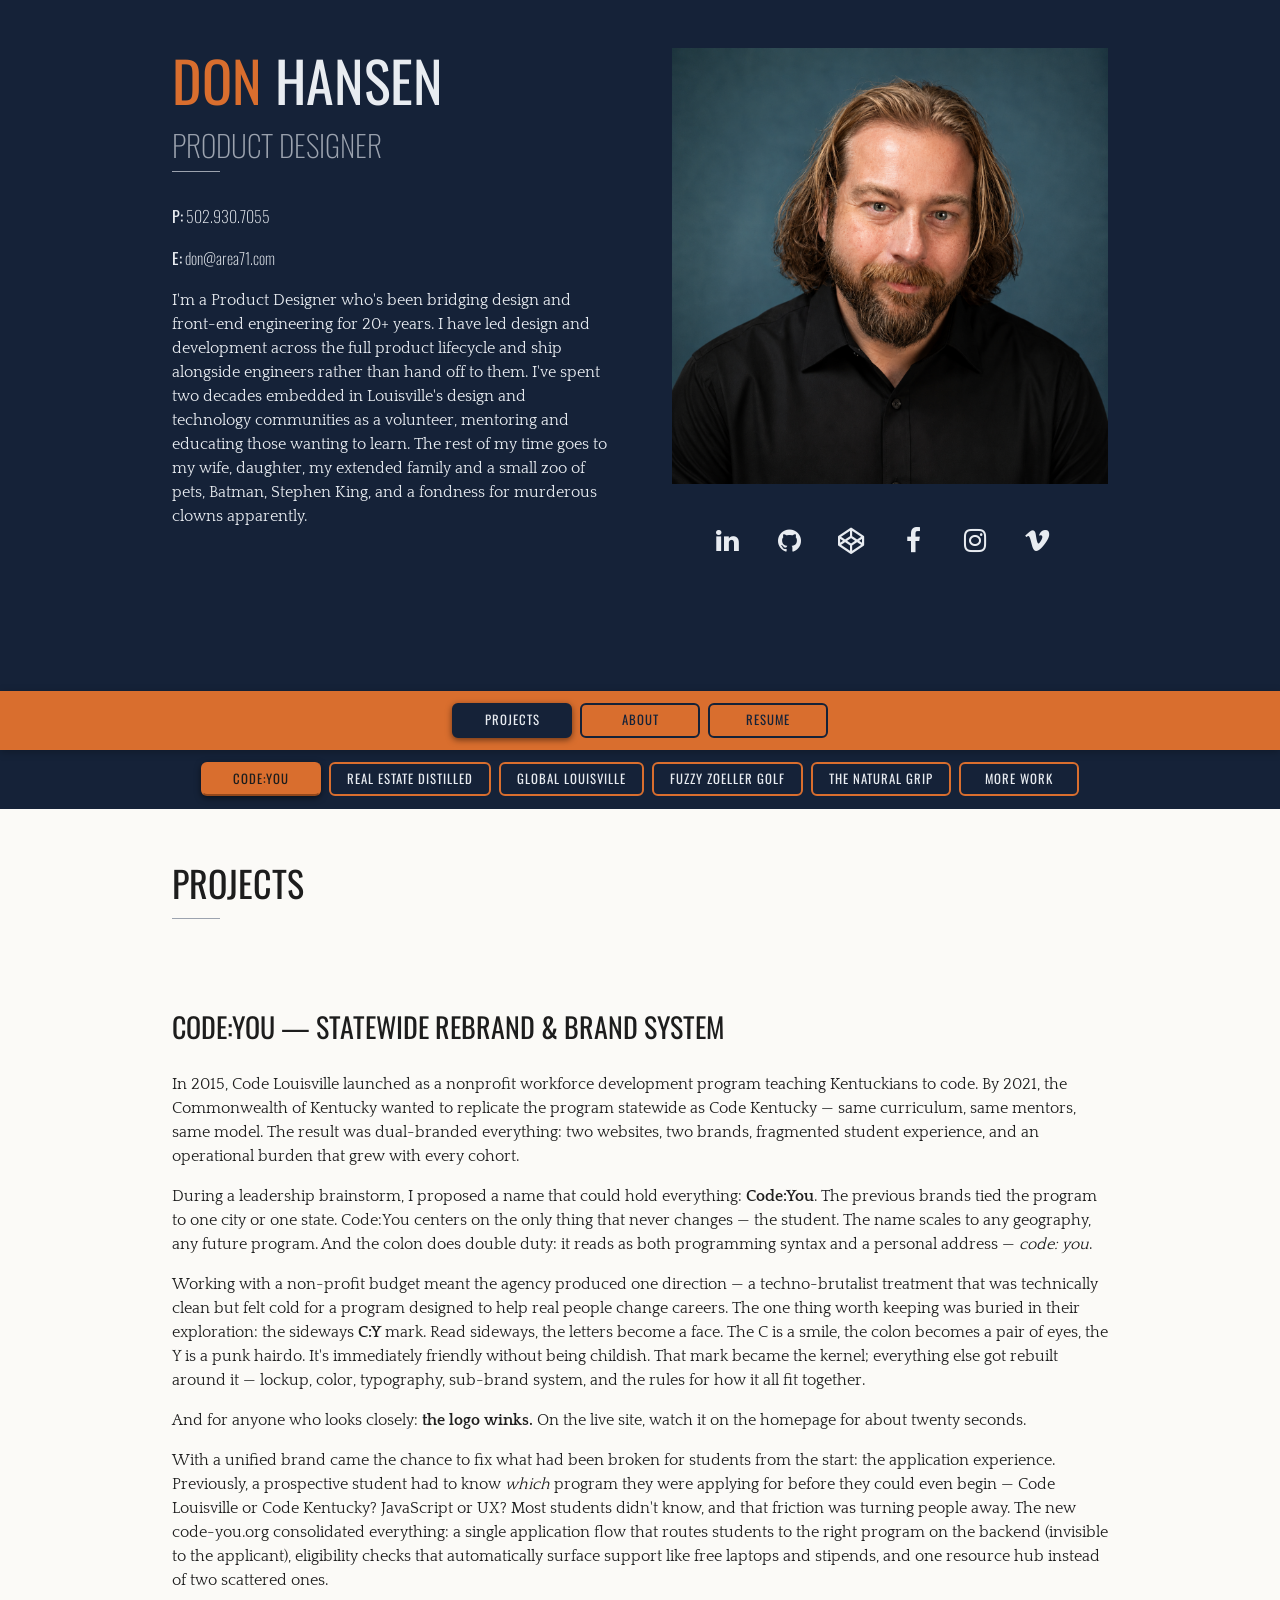
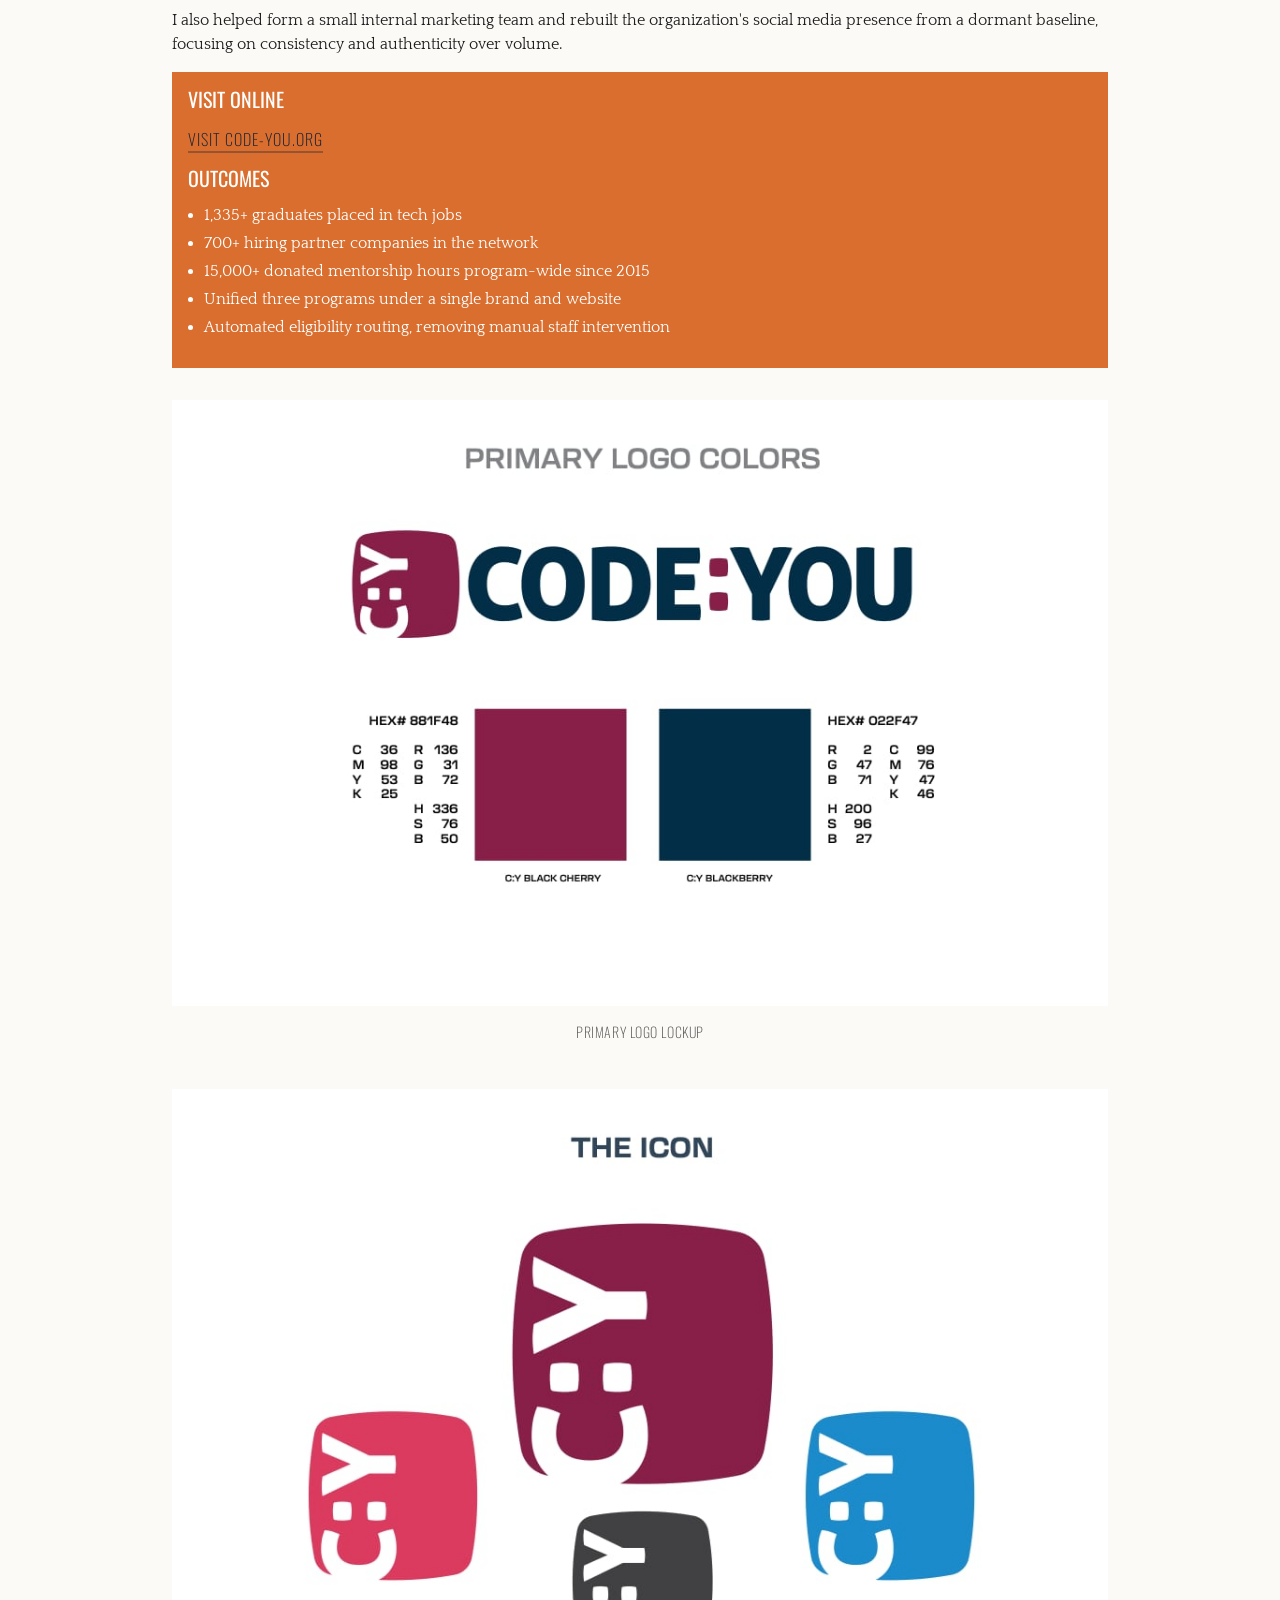
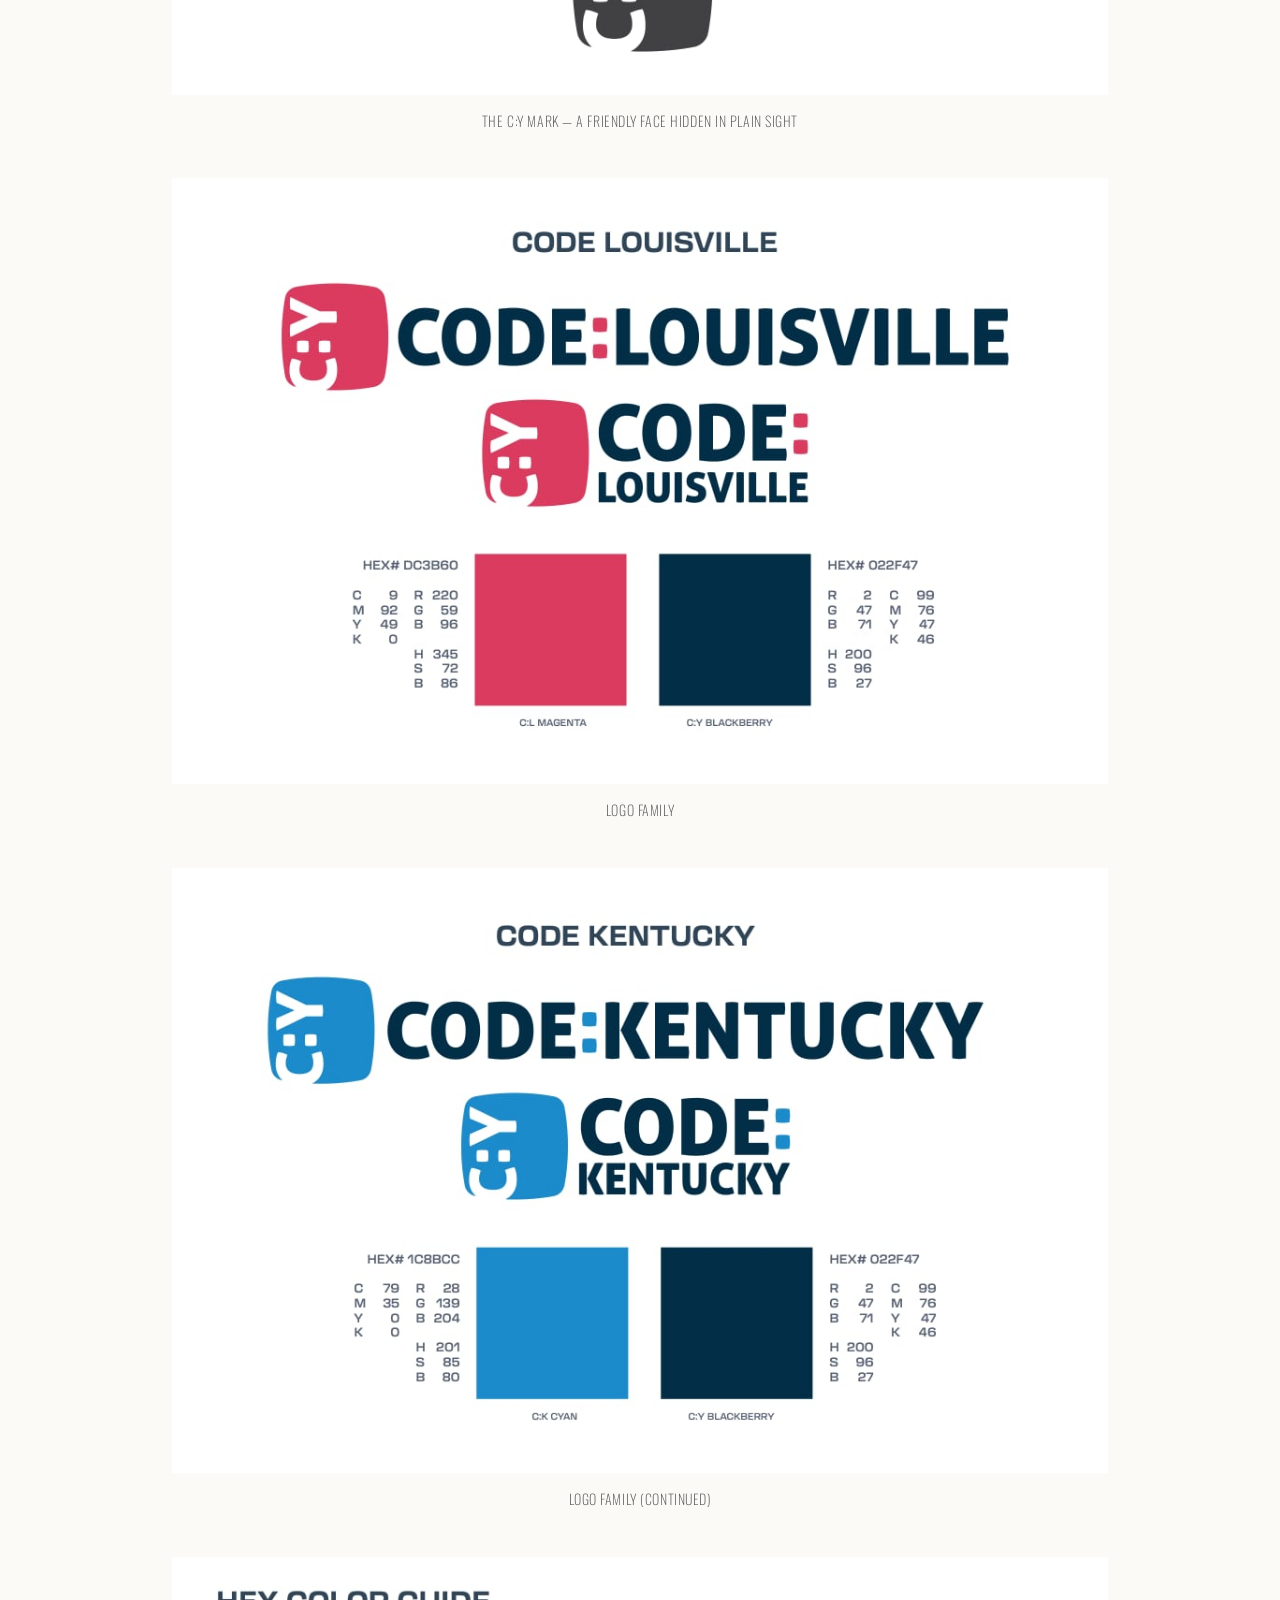
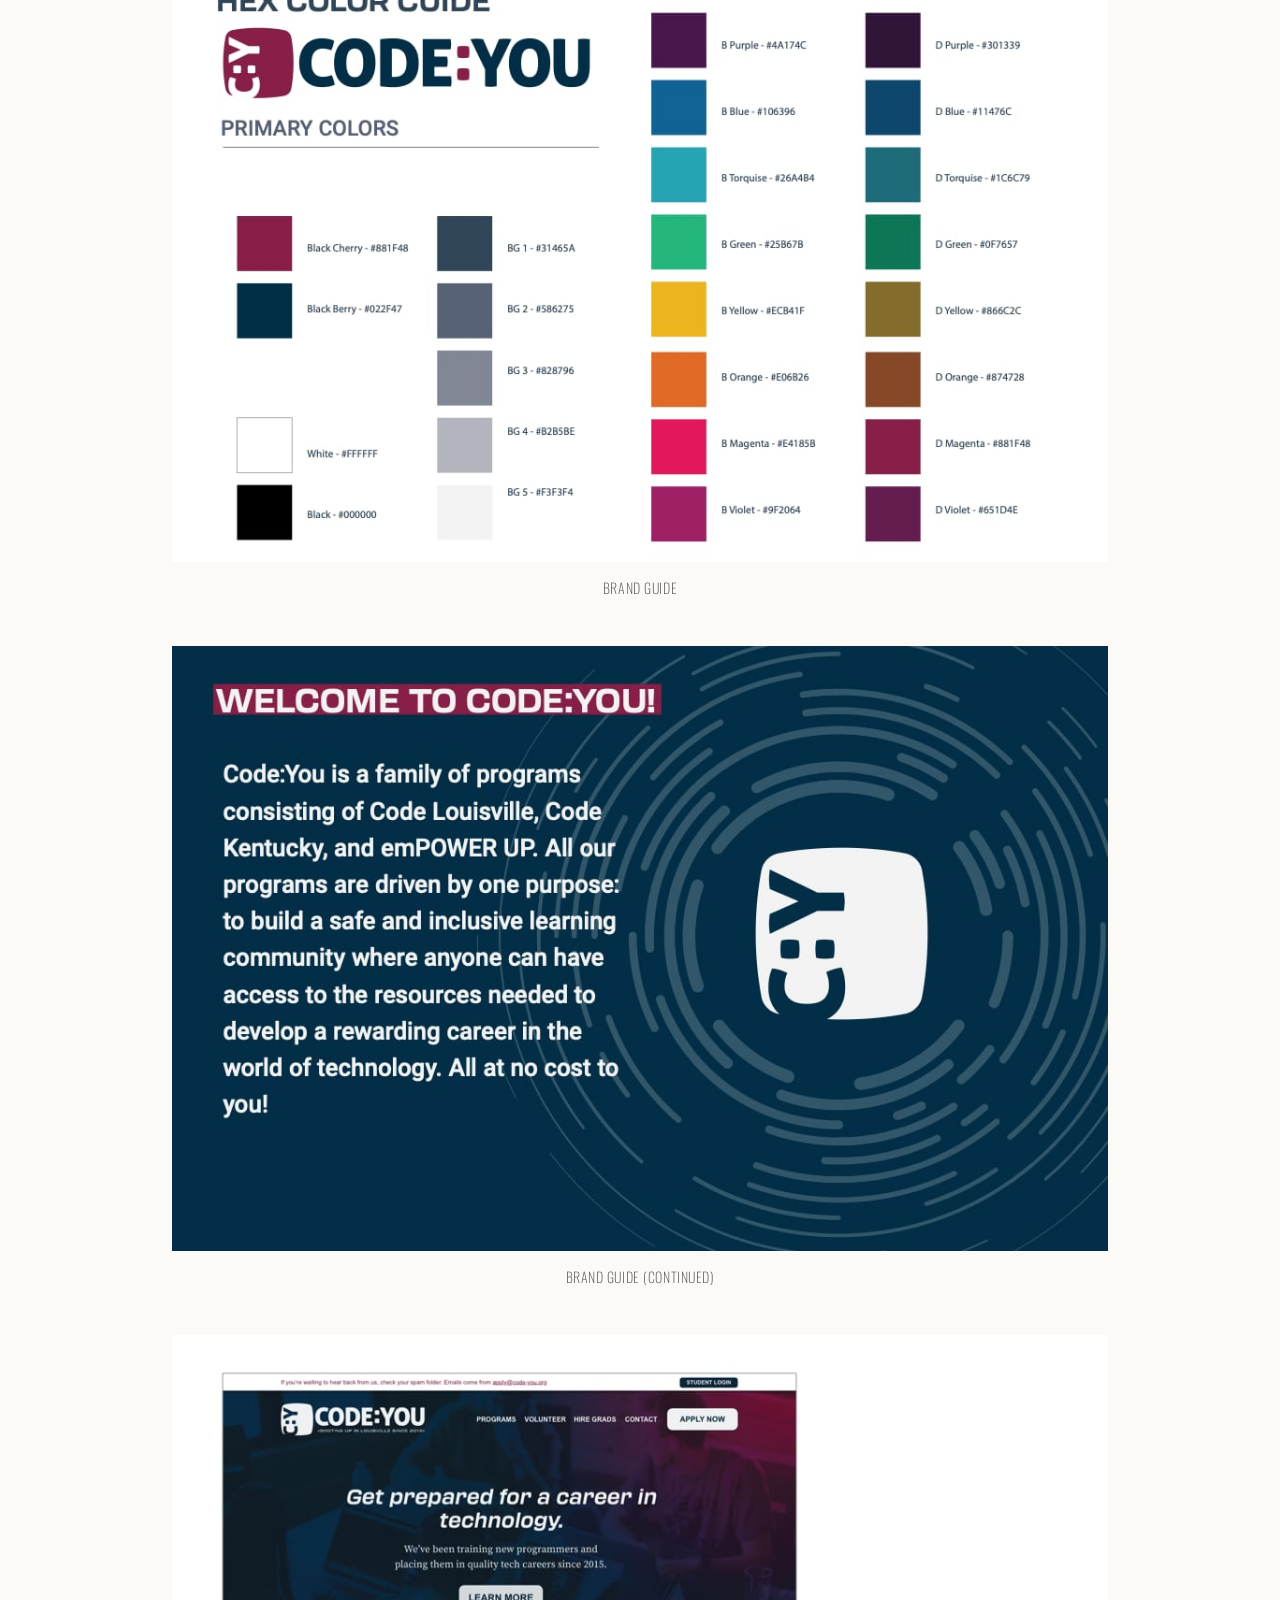
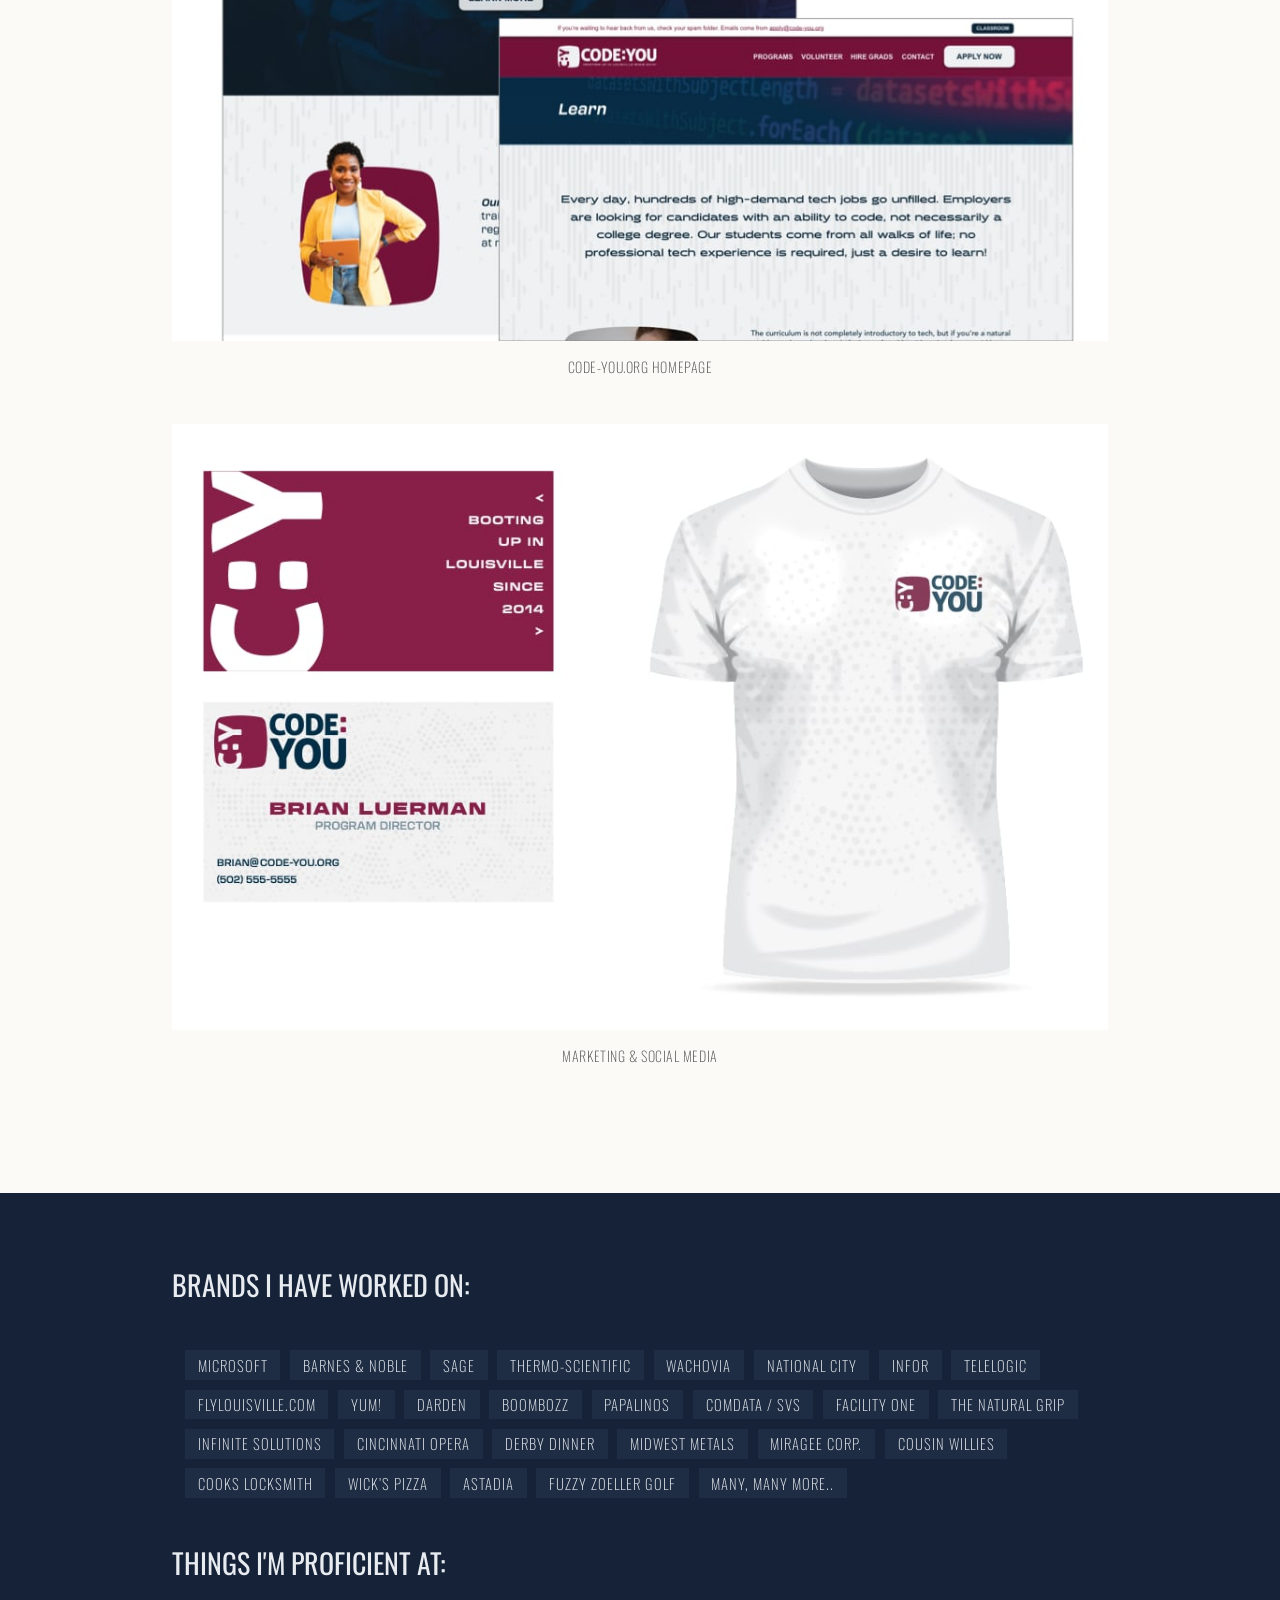
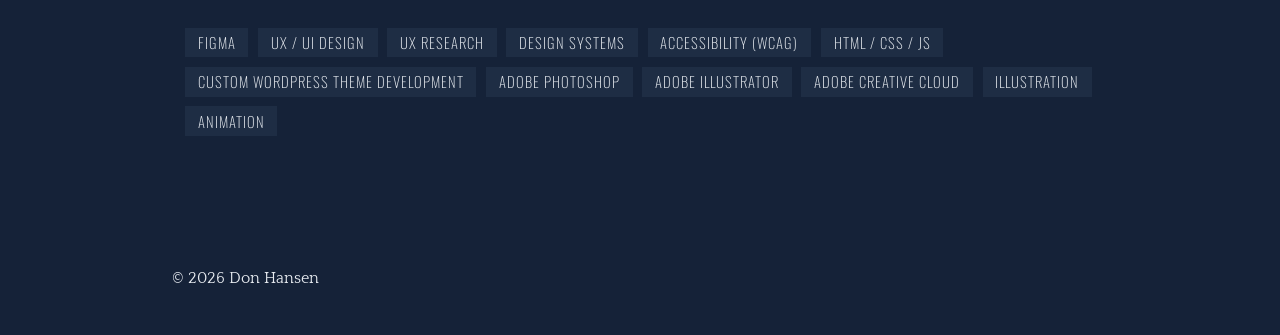
==== commit 2c7c298e: "updated headshot" ====
--- a/index.html
+++ b/index.html
@@ -27,9 +27,14 @@
 
 </head>
 
-<body>
+<body data-outer-tab="port-cont">
 
     <a href="#main-content" class="skip-to-content">Skip to main content</a>
+
+    <button type="button" class="nav-toggle" aria-label="Open navigation menu" aria-expanded="false">
+        <i class="fa fa-bars icon-bars" aria-hidden="true"></i>
+        <i class="fa fa-times icon-close" aria-hidden="true"></i>
+    </button>
 
     <div class="full-width-cont header">
 
@@ -46,17 +51,11 @@
 
         <p>I'm a Product Designer who's been bridging design and front-end engineering for 20+ years. I have led design and development across the full product lifecycle and ship alongside engineers rather than hand off to them. I've spent two decades embedded in Louisville's design and technology communities as a volunteer, mentoring and educating those wanting to learn. The rest of my time goes to my wife, daughter, my extended family and a small zoo of pets, Batman, Stephen King, and a fondness for murderous clowns apparently.</p>
 
-        <div role="tablist" aria-label="Site sections" class="outer-tablist">
-            <button type="button" role="tab" id="tab-port-cont" aria-controls="port-cont" aria-selected="true" class="btn proj-nav-lnk active" data-group="outer" data-target="port-cont">Portfolio</button>
-            <button type="button" role="tab" id="tab-about-cont" aria-controls="about-cont" aria-selected="false" tabindex="-1" class="btn proj-nav-lnk" data-group="outer" data-target="about-cont">About</button>
-            <button type="button" role="tab" id="tab-resume-cont" aria-controls="resume-cont" aria-selected="false" tabindex="-1" class="btn proj-nav-lnk" data-group="outer" data-target="resume-cont">Resume</button>
-        </div>
-
     </div>
 
     <div class="contact-photo">
 
-        <img src="assets/dchansen-color.jpg" alt="Headshot of Don Hansen" class="contact-headshot" width="400" height="400">
+        <img src="assets/donh-headshot.png" alt="Headshot of Don Hansen" class="contact-headshot" width="400" height="400">
 
                 <div class="social-cont">
 
@@ -77,6 +76,29 @@
 
     </div>
 
+<div class="drawer">
+
+<header class="menubar">
+
+    <div role="tablist" aria-label="Site sections" class="outer-tablist">
+        <button type="button" role="tab" id="tab-port-cont" aria-controls="port-cont" aria-selected="true" class="btn proj-nav-lnk active" data-group="outer" data-target="port-cont">Projects</button>
+        <button type="button" role="tab" id="tab-about-cont" aria-controls="about-cont" aria-selected="false" tabindex="-1" class="btn proj-nav-lnk" data-group="outer" data-target="about-cont">About</button>
+        <button type="button" role="tab" id="tab-resume-cont" aria-controls="resume-cont" aria-selected="false" tabindex="-1" class="btn proj-nav-lnk" data-group="outer" data-target="resume-cont">Resume</button>
+    </div>
+
+</header>
+
+<section class="proj-nav cont" role="tablist" aria-label="Projects">
+    <button type="button" role="tab" id="tab-codeyou" aria-controls="codeyou" aria-selected="true" class="btn proj-nav-lnk active" data-group="inner" data-target="codeyou">Code:You</button>
+    <button type="button" role="tab" id="tab-red" aria-controls="red" aria-selected="false" tabindex="-1" class="btn proj-nav-lnk" data-group="inner" data-target="red">Real Estate Distilled</button>
+    <button type="button" role="tab" id="tab-globallou" aria-controls="globallou" aria-selected="false" tabindex="-1" class="btn proj-nav-lnk" data-group="inner" data-target="globallou">Global Louisville</button>
+    <button type="button" role="tab" id="tab-fuzzygolf" aria-controls="fuzzygolf" aria-selected="false" tabindex="-1" class="btn proj-nav-lnk" data-group="inner" data-target="fuzzygolf">Fuzzy Zoeller Golf</button>
+    <button type="button" role="tab" id="tab-naturalgrip" aria-controls="naturalgrip" aria-selected="false" tabindex="-1" class="btn proj-nav-lnk" data-group="inner" data-target="naturalgrip">The Natural Grip</button>
+    <button type="button" role="tab" id="tab-morework" aria-controls="morework" aria-selected="false" tabindex="-1" class="btn proj-nav-lnk" data-group="inner" data-target="morework">More Work</button>
+</section>
+
+</div><!-- /.drawer -->
+
 <!-- BEGIN PORTFOLIO SECTION -->
 
 <main id="main-content">
@@ -87,15 +109,6 @@
 
         <h2 class="proj-header">Projects</h2>
 
-    </section>
-
-    <section class="proj-nav cont" role="tablist" aria-label="Projects">
-        <button type="button" role="tab" id="tab-codeyou" aria-controls="codeyou" aria-selected="true" class="btn proj-nav-lnk active" data-group="inner" data-target="codeyou">Code:You</button>
-        <button type="button" role="tab" id="tab-red" aria-controls="red" aria-selected="false" tabindex="-1" class="btn proj-nav-lnk" data-group="inner" data-target="red">Real Estate Distilled</button>
-        <button type="button" role="tab" id="tab-globallou" aria-controls="globallou" aria-selected="false" tabindex="-1" class="btn proj-nav-lnk" data-group="inner" data-target="globallou">Global Louisville</button>
-        <button type="button" role="tab" id="tab-fuzzygolf" aria-controls="fuzzygolf" aria-selected="false" tabindex="-1" class="btn proj-nav-lnk" data-group="inner" data-target="fuzzygolf">Fuzzy Zoeller Golf</button>
-        <button type="button" role="tab" id="tab-naturalgrip" aria-controls="naturalgrip" aria-selected="false" tabindex="-1" class="btn proj-nav-lnk" data-group="inner" data-target="naturalgrip">The Natural Grip</button>
-        <button type="button" role="tab" id="tab-morework" aria-controls="morework" aria-selected="false" tabindex="-1" class="btn proj-nav-lnk" data-group="inner" data-target="morework">More Work</button>
     </section>
 
     <section class="proj-item cont">
@@ -302,7 +315,7 @@
 
         <p>I rebuilt the site from the ground up on WordPress with a custom theme, designed and developed end-to-end. Each course got its own clearly separated identity within the parent brand. New interactive course maps replaced the previous static layouts. Proper booking pages were built around the actual flow a golfer needs &mdash; pick a course, pick a date, pick a time &mdash; instead of the buried multi-step process the old site demanded.</p>
 
-        <p>After launch, online tee time bookings grew substantially and overall site traffic increased significantly. The courses themselves are still operating today &mdash; now managed by <a href="https://www.kempersports.com/" target="_blank" rel="noopener noreferrer">KemperSports</a> under the combined name <a href="https://www.cbcpgolf.com" target="_blank" rel="noopener noreferrer">Covered Bridge and Champions Pointe</a>.</p>
+        <p>After launch, online tee time bookings grew substantially and overall site traffic increased significantly. The courses themselves are now managed by <a href="https://www.kempersports.com/" target="_blank" rel="noopener noreferrer">KemperSports</a> under the combined name <a href="https://www.cbcpgolf.com" target="_blank" rel="noopener noreferrer">Covered Bridge and Champions Pointe</a>.</p>
 
         </div>
 
@@ -530,7 +543,7 @@
 
     <section class="resume-cont cont">
 
-        <div class="resume-item inverted">
+        <div class="resume-item">
 
             <p class="lede">I'm a Product Designer that has been doing some version of this work for 15+ years. I design products end-to-end and have the technical fluency to ship them alongside engineers rather than hand off to them. I work across research, UX/UI, design systems, and front-end implementation, in environments ranging from solo freelance to enterprise. Volunteering and mentorship have been a big passion in my career.</p>
 
@@ -543,24 +556,18 @@
 
             <p>2015 was a really busy year as I also became a mentor at Code Louisville. Helping teach concepts and demonstrating how to code in one of the first front-end classes, with on average 30 students a week, in person. With Code Louisville over the years, I helped hundreds of adults learn a new career path in tech or development. Growing up in rural Indiana, I was lucky to have a father that loved technology so I had access that a lot did not have. It has been a passion of mine to help make sure that everyone has access to technology, not just as a mentor, but also through accessible design. The theme of my work and career is this: Help people make great things, by giving them the tools and knowledge to create them.</p>
 
-            <p>Besides being a designer, I'm a husband to an amazing wife Nicole, who along with keeping this household organized, works in banking. Dad to our awesome daughter Kaylee, who's in high school and is currently thinking about college to be a large animal vet. This will be helpful because our home is a small zoo. Our Menagerie is made up of our three cats, Ms. Kitty, Biscuit, and Roux plus our two dogs, Ace, a German shepherd named after Batman’s Bat-Hound, and Quinn, named appropriately after Harley Quinn as she is full of energy and little mischievous. Yes, Batman runs deep in this family.</p>
-
-            <p>In my free time I enjoy being a collector of all things Batman with opinions on which Batman is the best overall (it's complicated). My collection contains all things from comics to action figures and everything in between. Books are a passion. I have a small library of comics, graphic novels, design, programming, scifi, horror and thriller books. A constant reader of Stephen King I also try to collect his first editions, the best so far being a first edition of IT my wife procured for me.</p>
+            <p>Besides being a designer, I'm a husband to an amazing wife Nicole, who along with keeping this household organized, works in banking. Dad to our awesome daughter Kaylee, who's in high school and is currently thinking about college to be a large animal vet. This will be helpful because our home is a small zoo. Our menagerie is made up of our three cats, Ms. Kitty, Biscuit, and Roux plus our two dogs, Ace, a German shepherd named after Batman’s Bat-Hound, and Quinn, named appropriately after Harley Quinn as she is full of energy and little mischievous. Yes, Batman runs deep in this family.</p>
+
+            <p>In my free time I enjoy being a collector of all things Batman with opinions on which Batman is the best overall (it's complicated). My collection contains all things from comics to action figures and everything in between. Books are a passion. I have a small library of comics, graphic novels, design, programming, scifi, horror and thriller books. A constant reader of Stephen King I also try to collect his first editions, the best so far being a first edition of <em>IT</em> my wife procured for me.</p>
 
             <figure>
                 <img src="assets/about-batfam.jpg" alt="Don's Batman collection and family memorabilia" class="proj-img" loading="lazy">
                 <figcaption>A Slice of the Bat-Collection</figcaption>
             </figure>
-
-            <div class="mason-cont">
 
                 <img class="proj-more-img" src="assets/about-dctony.jpg" alt="Don with his Batman collection" loading="lazy">
                 <img class="proj-more-img" src="assets/about-ace.jpg" alt="Ace, the family German shepherd" loading="lazy">
                 <img class="proj-more-img" src="assets/about-kids.jpg" alt="Don with his daughter Kaylee" loading="lazy">
-
-
-            </div>
-
 
         </div>
 
@@ -763,7 +770,7 @@
             <p>As President of AIGA Louisville a 501(c)(3) organization. I oversaw the development of the Chapter and ensure Chapter activities are in alignment with the AIGA mission and local purpose statement.</p>
 
             <ul class="resume-list">
-                <li>Held multiple leadership roles over the years &mdash; Director of Technology, Vice President, and Chapter President (final two years).</li>
+                <li>Held multiple leadership roles over the years &mdash; Director of Technology, Vice President, and Chapter President.</li>
                 <li>Founding member of AIGA Louisville (formerly the LGDA &mdash; Louisville Graphic Design Association).</li>
                 <li>Helped create, plan and execute various types of events for the local community.</li>
                 <li>Brought in national design leaders to talk, mentor and educate our local community.</li>
@@ -914,6 +921,10 @@
         var target = document.getElementById(targetId);
         if (target) { target.style.display = "block"; }
 
+        if (group === "outer") {
+            document.body.setAttribute("data-outer-tab", targetId);
+        }
+
         var navs = document.querySelectorAll('.proj-nav-lnk[data-group="' + group + '"]');
         for (var j = 0; j < navs.length; j++) {
             var isActive = navs[j].getAttribute("data-target") === targetId;
@@ -923,10 +934,38 @@
         }
     }
 
+    // Scroll a target element to just below the sticky nav stack (menubar + proj-nav).
+    // For outer-tab clicks, pass the panel's .proj-header so the H2 lands at the top.
+    function scrollIntoViewBelowNav(target) {
+        if (!target) { return; }
+        requestAnimationFrame(function() {
+            var menubar = document.querySelector(".menubar");
+            var projNav = document.querySelector(".proj-nav");
+            var offset = (menubar ? menubar.getBoundingClientRect().height : 0)
+                       + (projNav ? projNav.getBoundingClientRect().height : 0);
+            var y = window.pageYOffset + target.getBoundingClientRect().top - offset;
+            window.scrollTo({ top: y, behavior: "smooth" });
+        });
+    }
+
+    function scrollProjectIntoView(targetId) {
+        scrollIntoViewBelowNav(document.getElementById(targetId));
+    }
+
     document.addEventListener("click", function(evt) {
         var btn = evt.target.closest(".proj-nav-lnk[data-target]");
         if (!btn) { return; }
-        switchTab(btn.getAttribute("data-group"), btn.getAttribute("data-target"));
+        var group = btn.getAttribute("data-group");
+        var targetId = btn.getAttribute("data-target");
+        switchTab(group, targetId);
+        if (group === "inner") {
+            scrollProjectIntoView(targetId);
+        } else if (group === "outer") {
+            // Scroll to the new panel's section header (the .proj-header h2).
+            var panel = document.getElementById(targetId);
+            var header = panel ? panel.querySelector(".proj-header") : null;
+            scrollIntoViewBelowNav(header || panel);
+        }
     });
 
     // Arrow-key navigation within each tablist (WAI-ARIA tabs pattern).
@@ -946,15 +985,15 @@
         else if (key === "Home") { next = 0; }
         else { next = navs.length - 1; }
 
-        switchTab(group, navs[next].getAttribute("data-target"));
+        var nextTarget = navs[next].getAttribute("data-target");
+        switchTab(group, nextTarget);
         navs[next].focus();
+        if (group === "inner") { scrollProjectIntoView(nextTarget); }
     });
 
     // ─────────────────────────────────────────────────────────────────────────
     // URL hash routing — deep links to projects and outer tabs.
-    //   #naturalgrip → Portfolio tab + Natural Grip project
-    //   #about       → About tab
-    //   #resume      → Resume tab
+    //   #naturalgrip → Portfolio tab + NG project
     // ─────────────────────────────────────────────────────────────────────────
 
     var PROJECT_TABS = ["codeyou", "red", "globallou", "fuzzygolf", "naturalgrip", "morework"];
@@ -967,12 +1006,7 @@
         if (PROJECT_TABS.indexOf(hash) !== -1) {
             switchTab("outer", "port-cont");
             switchTab("inner", hash);
-            requestAnimationFrame(function() {
-                requestAnimationFrame(function() {
-                    var el = document.getElementById(hash);
-                    if (el) { el.scrollIntoView({ behavior: "smooth", block: "start" }); }
-                });
-            });
+            scrollProjectIntoView(hash);
         } else if (OUTER_TAB_MAP[hash]) {
             switchTab("outer", OUTER_TAB_MAP[hash]);
         }
@@ -981,6 +1015,85 @@
     window.addEventListener("DOMContentLoaded", routeFromHash);
     window.addEventListener("hashchange", routeFromHash);
 
+    // ─────────────────────────────────────────────────────────────────────────
+    // Sticky offset — keep --menubar-h in sync with the rendered menubar height
+    // so .proj-nav can stick directly beneath it even when the menubar wraps.
+    // ─────────────────────────────────────────────────────────────────────────
+
+    (function() {
+        var menubar = document.querySelector(".menubar");
+        if (!menubar) { return; }
+
+        function updateMenubarHeight() {
+            var h = menubar.getBoundingClientRect().height;
+            document.documentElement.style.setProperty("--menubar-h", h + "px");
+        }
+
+        updateMenubarHeight();
+        if (typeof ResizeObserver !== "undefined") {
+            new ResizeObserver(updateMenubarHeight).observe(menubar);
+        } else {
+            window.addEventListener("resize", updateMenubarHeight);
+        }
+
+        // ─────────────────────────────────────────────────────────────────
+        // Mobile drawer (hamburger toggle, < 768px). Closes on: toggle click,
+        // ESC, backdrop click, or any nav-link click inside the drawer.
+        // ─────────────────────────────────────────────────────────────────
+        var toggle = document.querySelector(".nav-toggle");
+        function setDrawer(open) {
+            document.body.classList.toggle("nav-open", open);
+            if (toggle) { toggle.setAttribute("aria-expanded", open ? "true" : "false"); }
+        }
+        if (toggle) {
+            toggle.addEventListener("click", function() {
+                setDrawer(!document.body.classList.contains("nav-open"));
+            });
+            document.addEventListener("keydown", function(evt) {
+                if (evt.key === "Escape" && document.body.classList.contains("nav-open")) {
+                    setDrawer(false);
+                    toggle.focus();
+                }
+            });
+            // Backdrop click — the ::before pseudo-element sits behind body.nav-open.
+            // We detect it by clicking outside the drawer panels and the toggle itself.
+            document.addEventListener("click", function(evt) {
+                if (!document.body.classList.contains("nav-open")) { return; }
+                if (evt.target.closest(".drawer, .nav-toggle")) { return; }
+                setDrawer(false);
+            });
+            // Close after a nav item is chosen.
+            document.addEventListener("click", function(evt) {
+                if (!evt.target.closest(".proj-nav-lnk[data-target]")) { return; }
+                if (document.body.classList.contains("nav-open")) { setDrawer(false); }
+            });
+        }
+
+        // Toggle .is-stuck on .proj-nav once it docks under the menubar.
+        var projNav = document.querySelector(".proj-nav");
+        if (projNav) {
+            var ticking = false;
+            function checkStuck() {
+                if (window.innerWidth < 768) {
+                    projNav.classList.remove("is-stuck");
+                    ticking = false;
+                    return;
+                }
+                var menubarBottom = menubar.getBoundingClientRect().bottom;
+                var navTop = projNav.getBoundingClientRect().top;
+                projNav.classList.toggle("is-stuck", navTop <= menubarBottom + 0.5);
+                ticking = false;
+            }
+            window.addEventListener("scroll", function() {
+                if (!ticking) {
+                    requestAnimationFrame(checkStuck);
+                    ticking = true;
+                }
+            }, { passive: true });
+            checkStuck();
+        }
+    })();
+
     </script>
 
 </body>
--- a/css/style.css
+++ b/css/style.css
@@ -133,7 +133,6 @@
 
 .header {
     background: var(--color-bg-soft);
-    margin-bottom: 2rem;
     padding: 2rem 0 3rem;
 }
 
@@ -241,11 +240,12 @@
     display: flex;
     justify-content: center;
     align-items: center;
-    border: 2px solid var(--color-red);
+    border: none;
     margin-right: 1rem;
     padding: 0.5rem;
     min-width: 46px;
     transition: var(--transition-btn);
+    border-radius: 6px;
 }
 
 .social-icons a:hover {
@@ -296,8 +296,45 @@
     margin: 1rem 0;
 }
 
-.header .btn {
+/* MENUBAR — sticky primary navigation (inverted: orange bg, midnight accents) */
+
+.menubar {
+    position: sticky;
+    top: 0;
+    z-index: 100;
+    background: var(--color-red);
+    padding: 0.5rem 2rem;
+    box-shadow: 0 2px 8px rgba(0,0,0,0.25);
+}
+
+.menubar .outer-tablist {
+    display: flex;
+    gap: 0.5rem;
+    flex-wrap: wrap;
+    justify-content: center;
+    max-width: 1000px;
+    margin: 0 auto;
+}
+
+.menubar .btn {
+    background: transparent;
+    border-color: var(--color-bg-soft);
+    color: var(--color-bg-soft);
+    margin: 0.25rem 0;
+    min-width: 120px;
+    border-radius: 6px;
+}
+
+.menubar .btn:not(.active):hover {
+    background: var(--color-bg-soft);
     color: var(--color-on-dark);
+    border-color: var(--color-bg-soft);
+}
+
+.menubar .btn.active {
+    background: var(--color-bg-soft);
+    color: var(--color-on-dark);
+    border-color: var(--color-bg-soft);
 }
 
 .proj-nav-lnk.active {
@@ -307,6 +344,39 @@
     box-shadow: var(--shadow-btn);
 }
 
+
+/* MOBILE HAMBURGER + DRAWER (phones, < 768px) */
+
+.nav-toggle {
+    display: none;
+    position: fixed;
+    top: 1rem;
+    left: 1rem;
+    z-index: 200;
+    width: 48px;
+    height: 48px;
+    border-radius: 50%;
+    background: var(--color-red);
+    color: var(--color-white);
+    border: none;
+    cursor: pointer;
+    font-size: 1.25rem;
+    align-items: center;
+    justify-content: center;
+    padding: 0;
+    box-shadow: 0 2px 8px rgba(0,0,0,0.35);
+    transition: background 0.2s ease;
+}
+
+.nav-toggle:hover,
+.nav-toggle:focus {
+    background: var(--color-red-hover);
+}
+
+.nav-toggle .icon-bars { display: block; }
+.nav-toggle .icon-close { display: none; }
+body.nav-open .nav-toggle .icon-bars { display: none; }
+body.nav-open .nav-toggle .icon-close { display: block; }
 
 /* TABS */
 
@@ -335,11 +405,50 @@
     left: 0;
 }
 
+body:not([data-outer-tab="port-cont"]) .proj-nav {
+    display: none;
+}
+
 .proj-nav {
-    display: flex;
-    justify-content: space-between;
-    align-content: center;
-    flex-direction: column;
+    position: sticky;
+    top: var(--menubar-h, 64px);
+    z-index: 90;
+    display: flex;
+    flex-direction: row;
+    flex-wrap: wrap;
+    justify-content: center;
+    align-items: center;
+    gap: 0.5rem;
+    background: var(--color-bg);
+    padding: 0.5rem 2rem;
+    margin: 0 auto 1.5rem;
+    /* Full-width strip that extends beyond the .cont 1000px cap; recolors when stuck. */
+    box-shadow: 0 0 0 100vmax var(--color-bg);
+    clip-path: inset(0 -100vmax);
+    transition: background 0.2s ease, box-shadow 0.2s ease;
+}
+
+.proj-nav.is-stuck {
+    background: var(--color-bg-soft);
+    box-shadow: 0 0 0 100vmax var(--color-bg-soft);
+}
+
+.proj-nav .btn {
+    color: var(--color-ink);
+    margin: 0.25rem 0;
+    min-width: 120px;
+    border-radius: 6px;
+    transition: color 0.2s ease;
+}
+
+.proj-nav.is-stuck .btn:not(.active) {
+    color: var(--color-on-dark);
+}
+
+.proj-nav .btn:not(.active):hover {
+    background: var(--color-red);
+    color: var(--color-white);
+    border-color: var(--color-red);
 }
 
 .proj-img {
@@ -360,22 +469,17 @@
     display: block;
 }
 
-.tab-img figcaption {
+figcaption {
     font-family: var(--font-display);
     font-size: 0.875rem;
     font-weight: 200;
-    color: var(--color-ink);
+    color: inherit;
     opacity: 0.75;
     text-align: center;
     line-height: 1.4;
-    padding: 0 1rem;
+    padding: 0.5rem 1rem 0;
     text-transform: uppercase;
     letter-spacing: .08ch;
-}
-
-.proj-caption {
-    font-size: 0.75rem;
-    font-style: italic;
 }
 
 .tab-txt {
@@ -396,22 +500,22 @@
     margin: 0;
 }
 
-.tab-txt > div:nth-child(2n) a {
-    color: var(--color-white);
-    border-bottom-color: rgba(255,255,255,0.4);
-}
-
-.tab-txt > div:nth-child(2n) a:hover {
-    color: var(--color-white);
-    border-bottom-color: var(--color-white);
-}
-
 .proj-aside {
     margin: 0;
     padding: 1rem;
     background: var(--color-red);
     color: var(--color-white);
     width: 100%;
+}
+
+.proj-aside a {
+    color: var(--color-bg-soft);
+    border-bottom-color: rgba(21, 34, 56, 0.35);
+}
+
+.proj-aside a:hover {
+    color: var(--color-bg);
+    border-bottom-color: var(--color-bg-soft);
 }
 
 .proj-aside p {
@@ -630,10 +734,6 @@
 /* Large devices (desktops, 992px and up) */
 @media (min-width: 992px) {
 
-    .proj-nav {
-        flex-direction: row;
-    }
-
     .tab-txt {
         flex-direction: row;
     }
@@ -645,6 +745,103 @@
 
 
 /* Print */
+
+/* .drawer wraps menubar + proj-nav. On desktop it is invisible to layout
+   (display: contents) so the existing sticky behavior of its children
+   continues to work relative to <body>. On phones it becomes a full-height
+   slide-in panel that contains both navs. */
+
+.drawer { display: contents; }
+
+
+/* MOBILE HAMBURGER DRAWER (phones only, < 768px). Placed last so it always
+   overrides the desktop .menubar / .proj-nav rules earlier in the cascade. */
+
+@media (max-width: 767px) {
+
+    .nav-toggle { display: flex; }
+
+    .drawer {
+        display: flex;
+        flex-direction: column;
+        position: fixed;
+        top: 0;
+        left: 0;
+        width: 80vw;
+        max-width: 320px;
+        height: 100vh;
+        background: var(--color-bg-soft);
+        z-index: 150;
+        transform: translateX(-100%);
+        transition: transform 0.3s ease;
+        box-shadow: 4px 0 20px rgba(0,0,0,0.35);
+    }
+
+    body.nav-open .drawer { transform: translateX(0); }
+
+    /* Inside the drawer the children are flow items, not sticky bars. */
+    .menubar,
+    .proj-nav {
+        position: static;
+        width: 100%;
+        max-width: none;
+        margin: 0;
+        clip-path: none;
+        box-shadow: none;
+    }
+
+    .menubar {
+        padding: 5rem 1.5rem 1rem;
+    }
+
+    .menubar .outer-tablist {
+        flex-direction: column;
+        align-items: stretch;
+        gap: 0.5rem;
+        max-width: none;
+    }
+
+    .menubar .btn,
+    .proj-nav .btn {
+        width: 100%;
+        min-width: 0;
+        margin: 0;
+    }
+
+    /* proj-nav fills remaining vertical space below the menubar, scrollable
+       if the project list is long. */
+    .proj-nav {
+        flex: 1 1 auto;
+        padding: 1rem 1.5rem 1.5rem;
+        flex-direction: column;
+        align-items: stretch;
+        gap: 0.5rem;
+        background: var(--color-bg-soft);
+        overflow-y: auto;
+    }
+
+    .proj-nav .btn:not(.active) { color: var(--color-on-dark); }
+
+    /* Cancel the desktop is-stuck full-viewport shadow inside the drawer. */
+    .proj-nav.is-stuck {
+        box-shadow: none;
+        clip-path: none;
+    }
+
+    /* Backdrop dims the page behind the open drawer. */
+    body.nav-open::before {
+        content: '';
+        position: fixed;
+        inset: 0;
+        background: rgba(0,0,0,0.5);
+        z-index: 140;
+    }
+
+    body.nav-open {
+        overflow: hidden;
+    }
+}
+
 
 @media print {
     body {
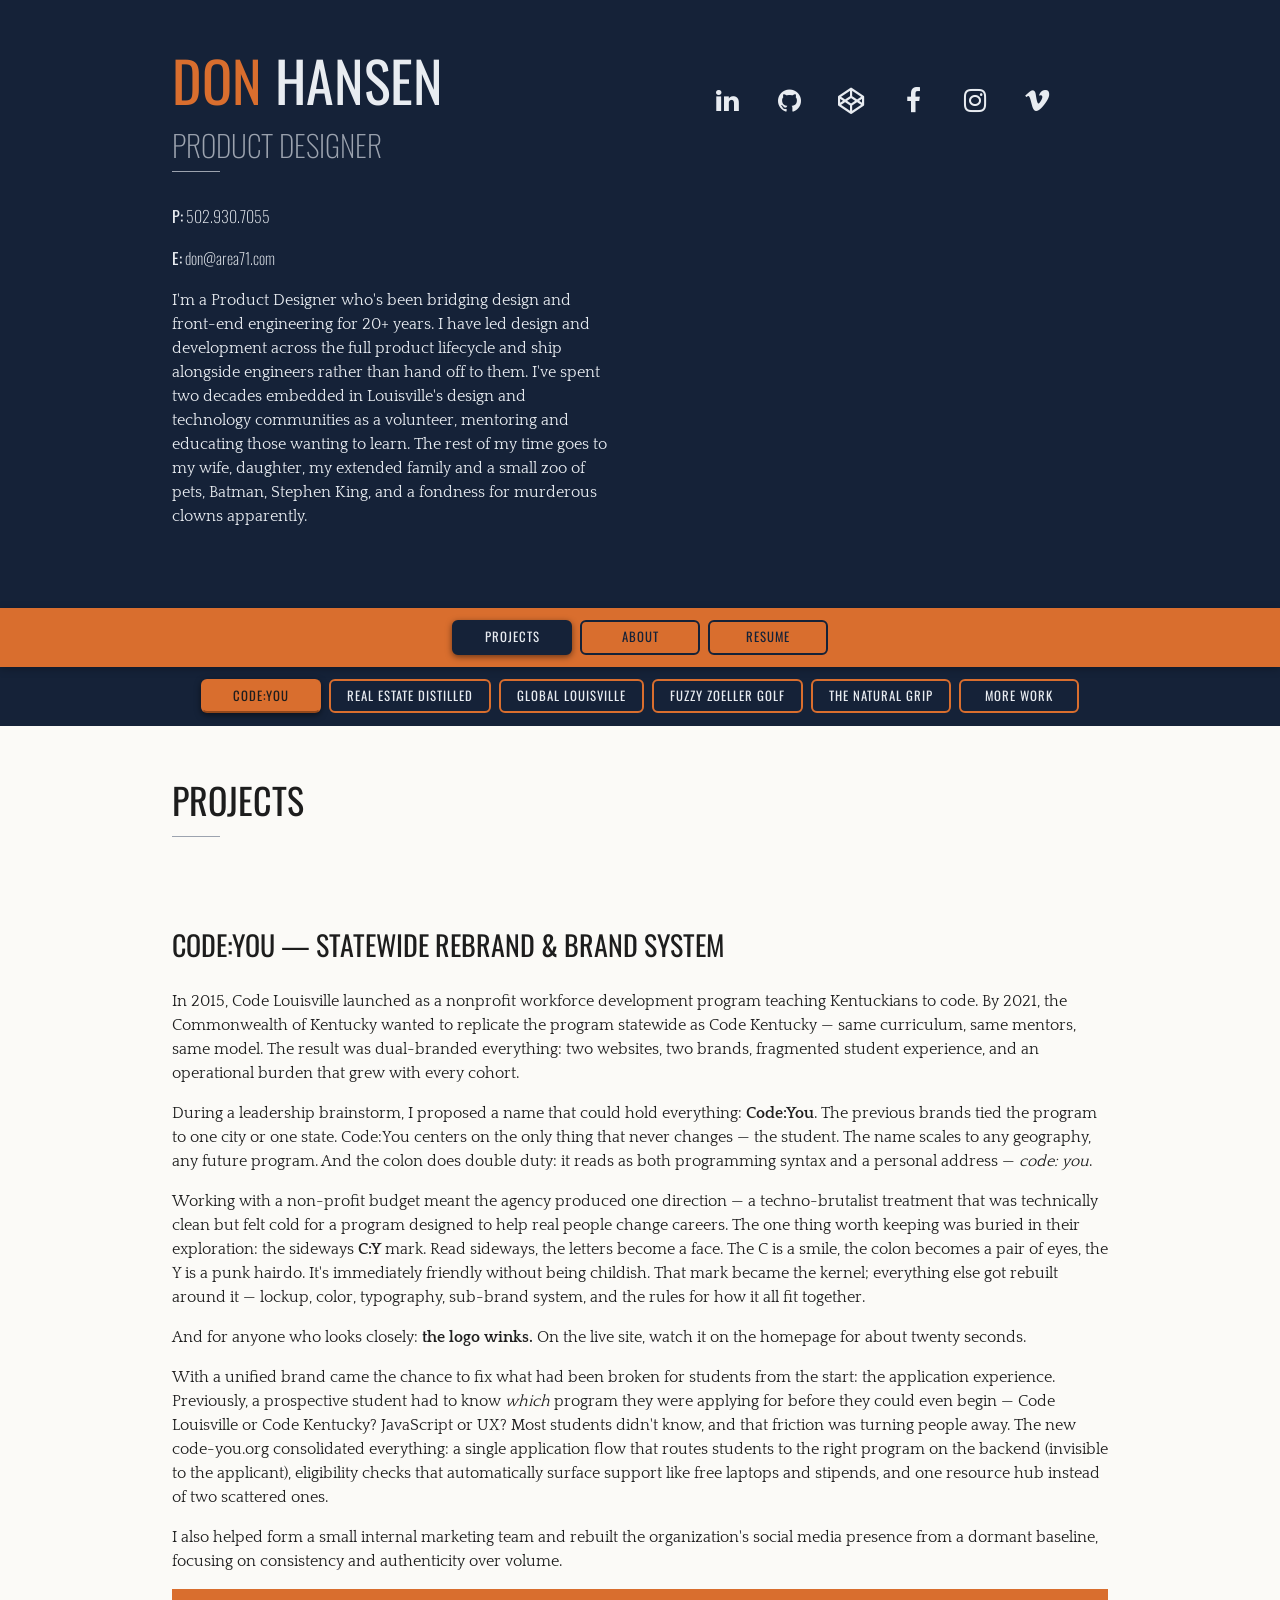
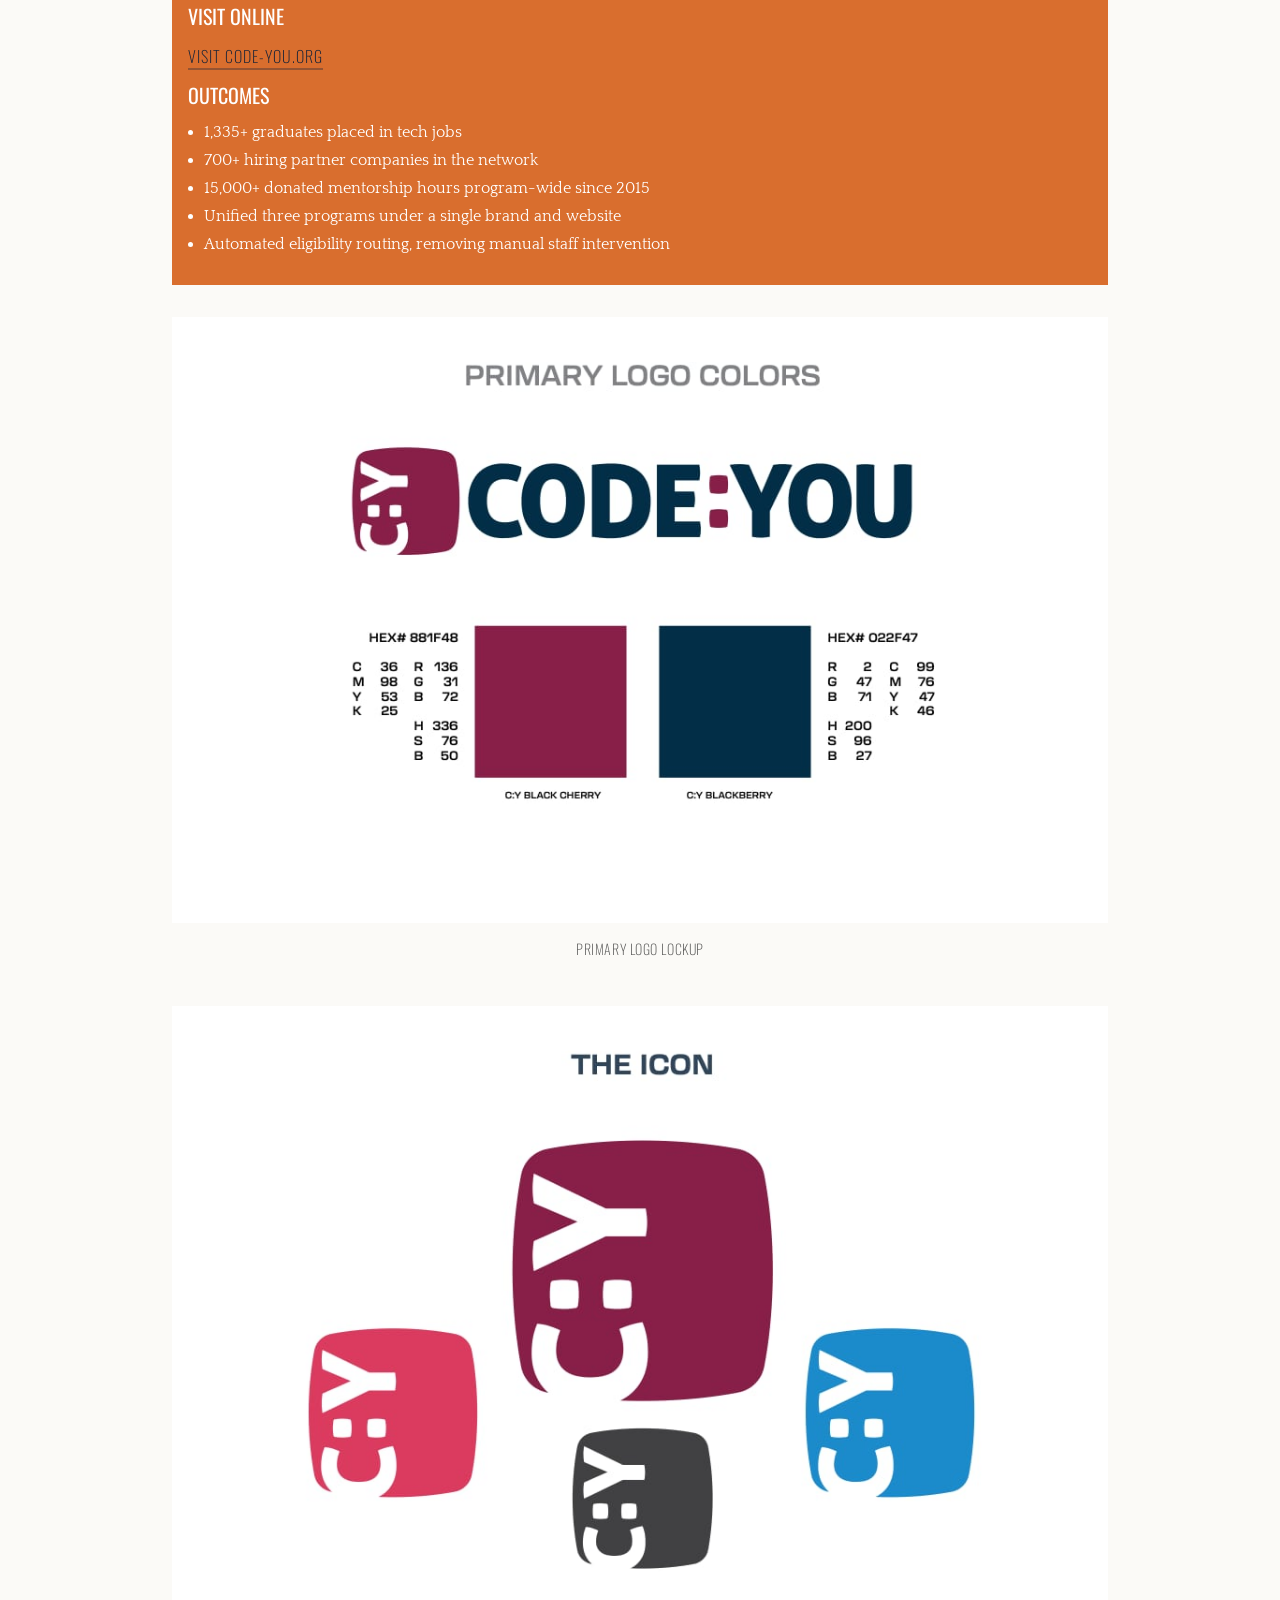
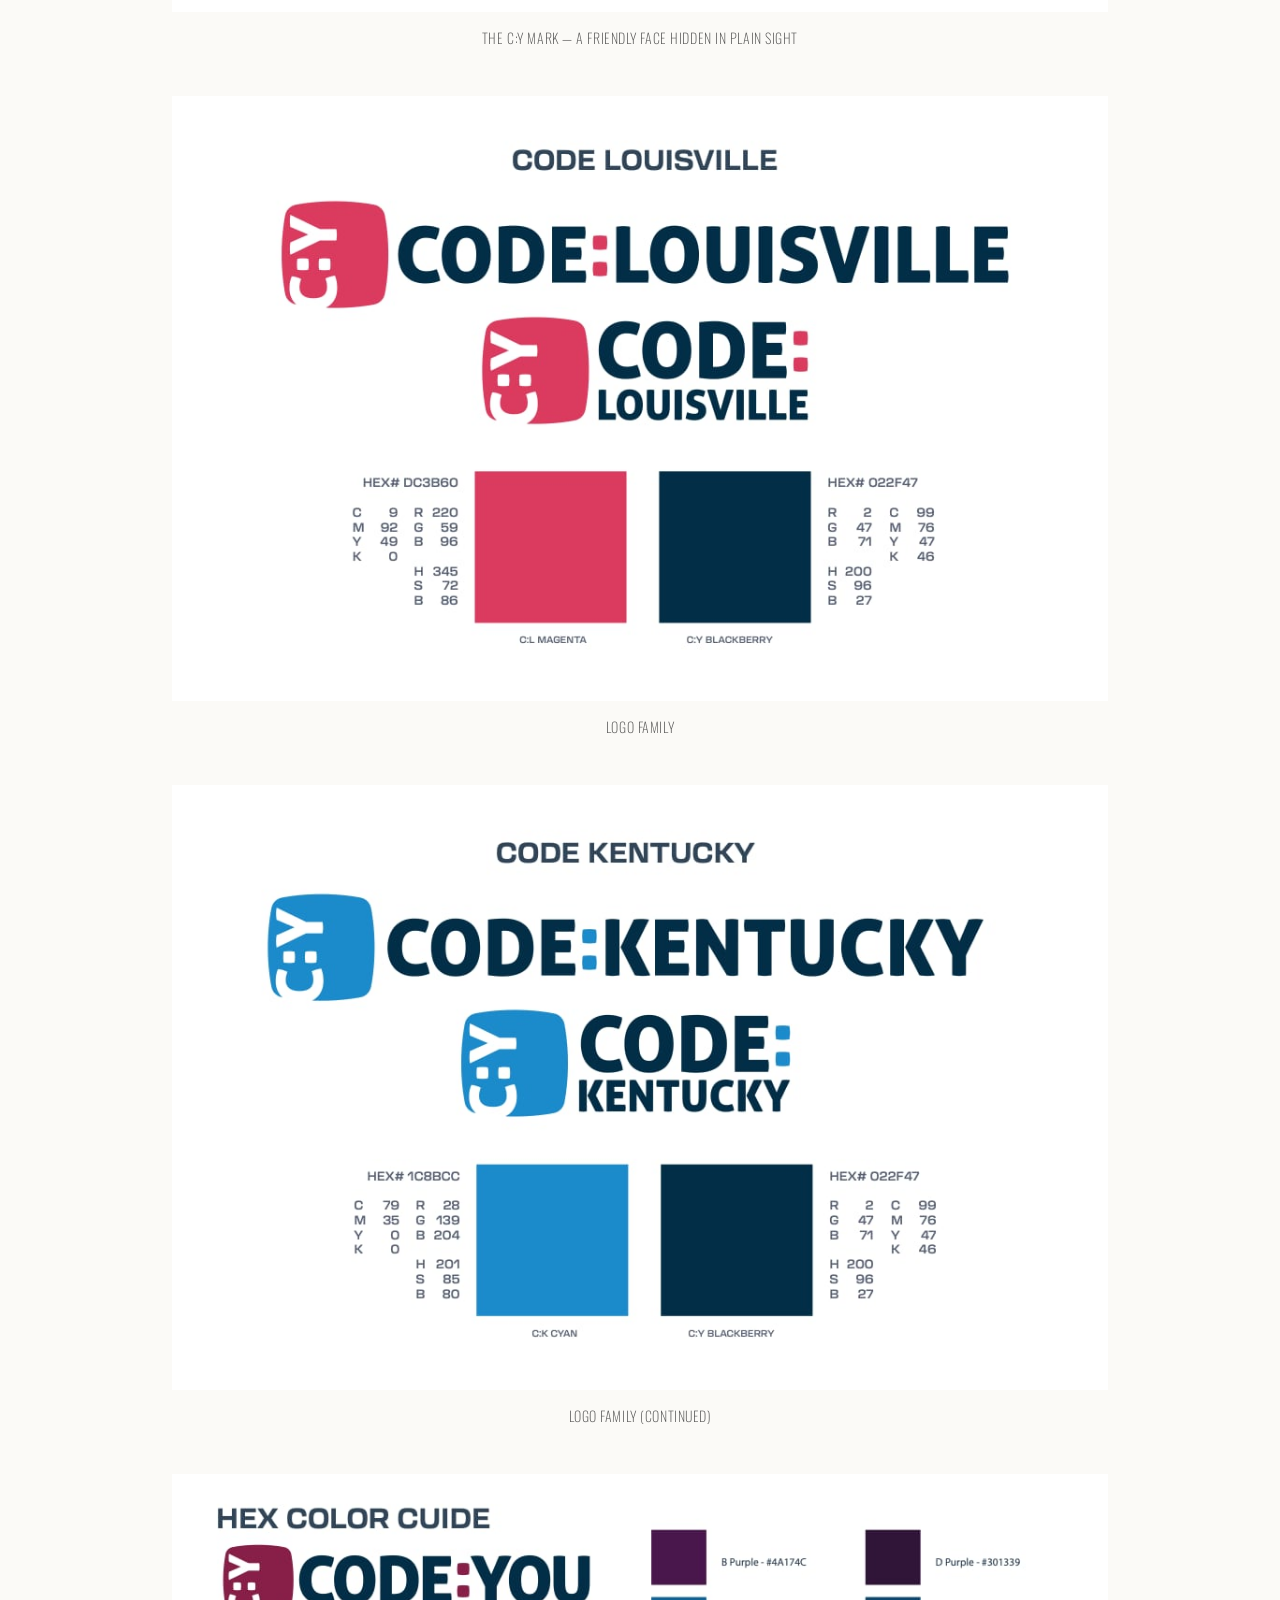
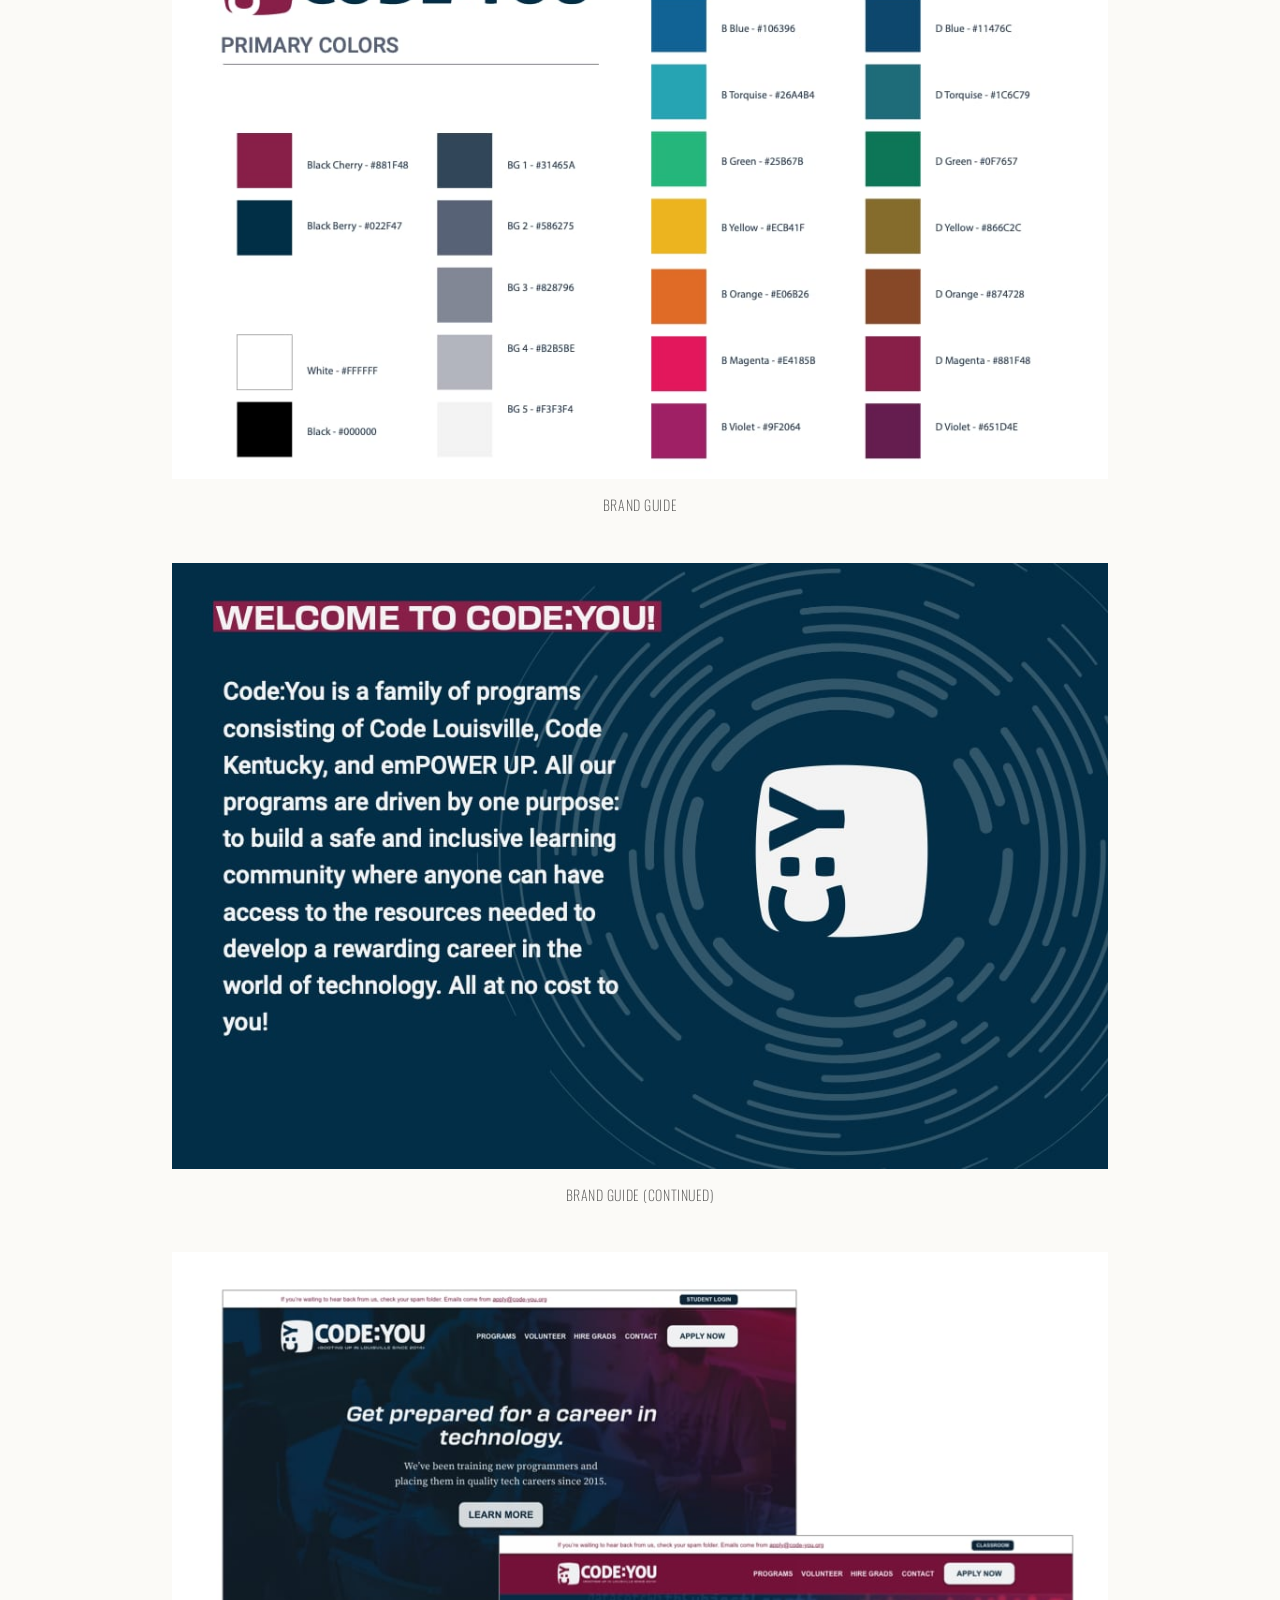
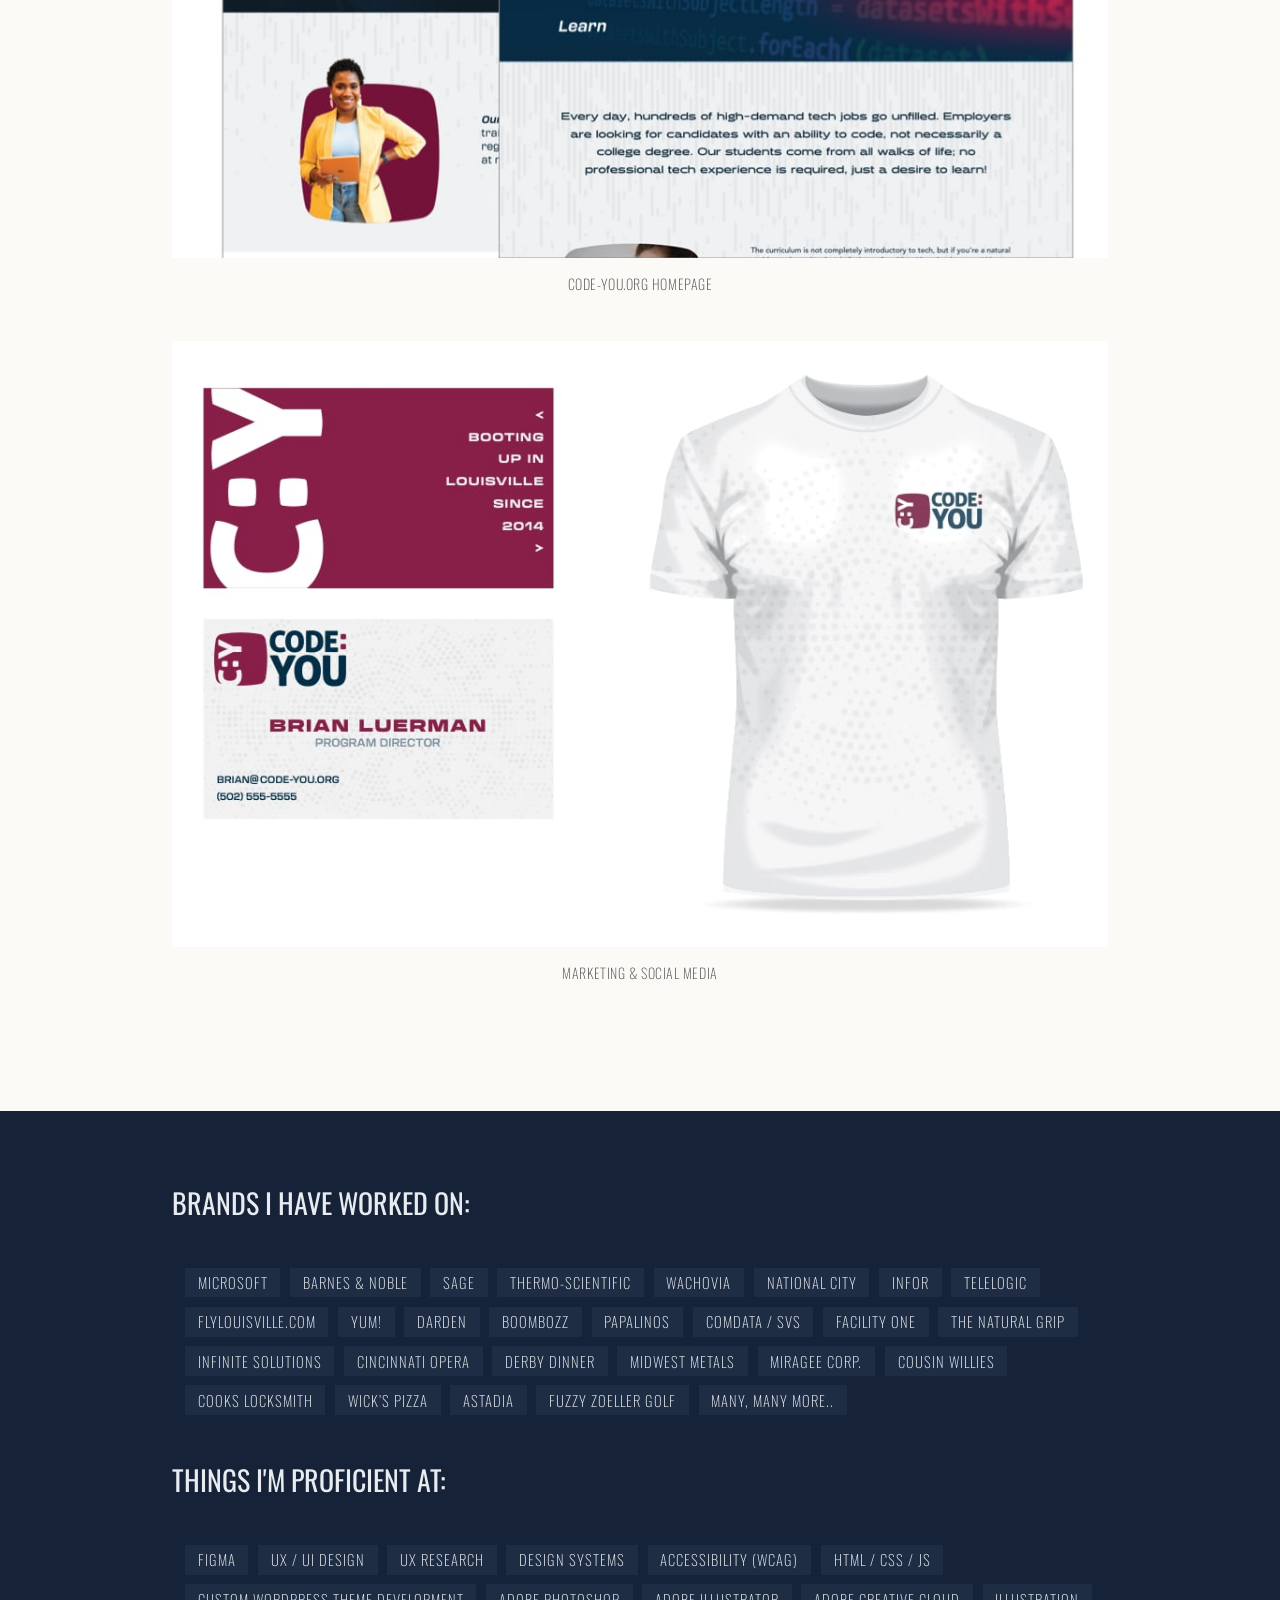
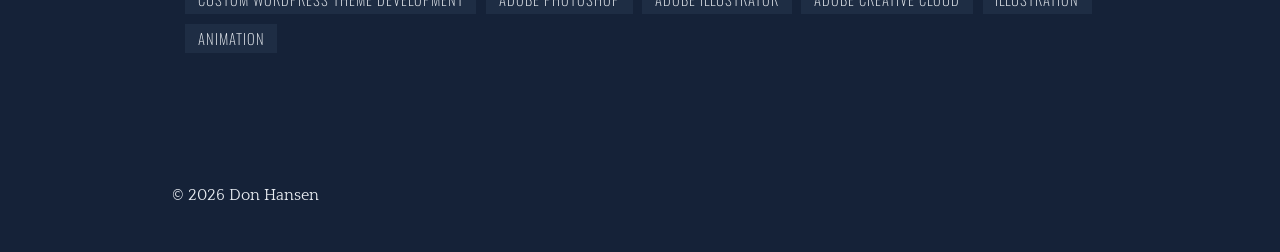
==== commit 8b089426: "Update index.html" ====
--- a/index.html
+++ b/index.html
@@ -55,7 +55,7 @@
 
     <div class="contact-photo">
 
-        <img src="assets/donh-headshot.png" alt="Headshot of Don Hansen" class="contact-headshot" width="400" height="400">
+        <!-- <img src="assets/donh-headshot.png" alt="Headshot of Don Hansen" class="contact-headshot" width="400" height="400"> -->
 
                 <div class="social-cont">
 
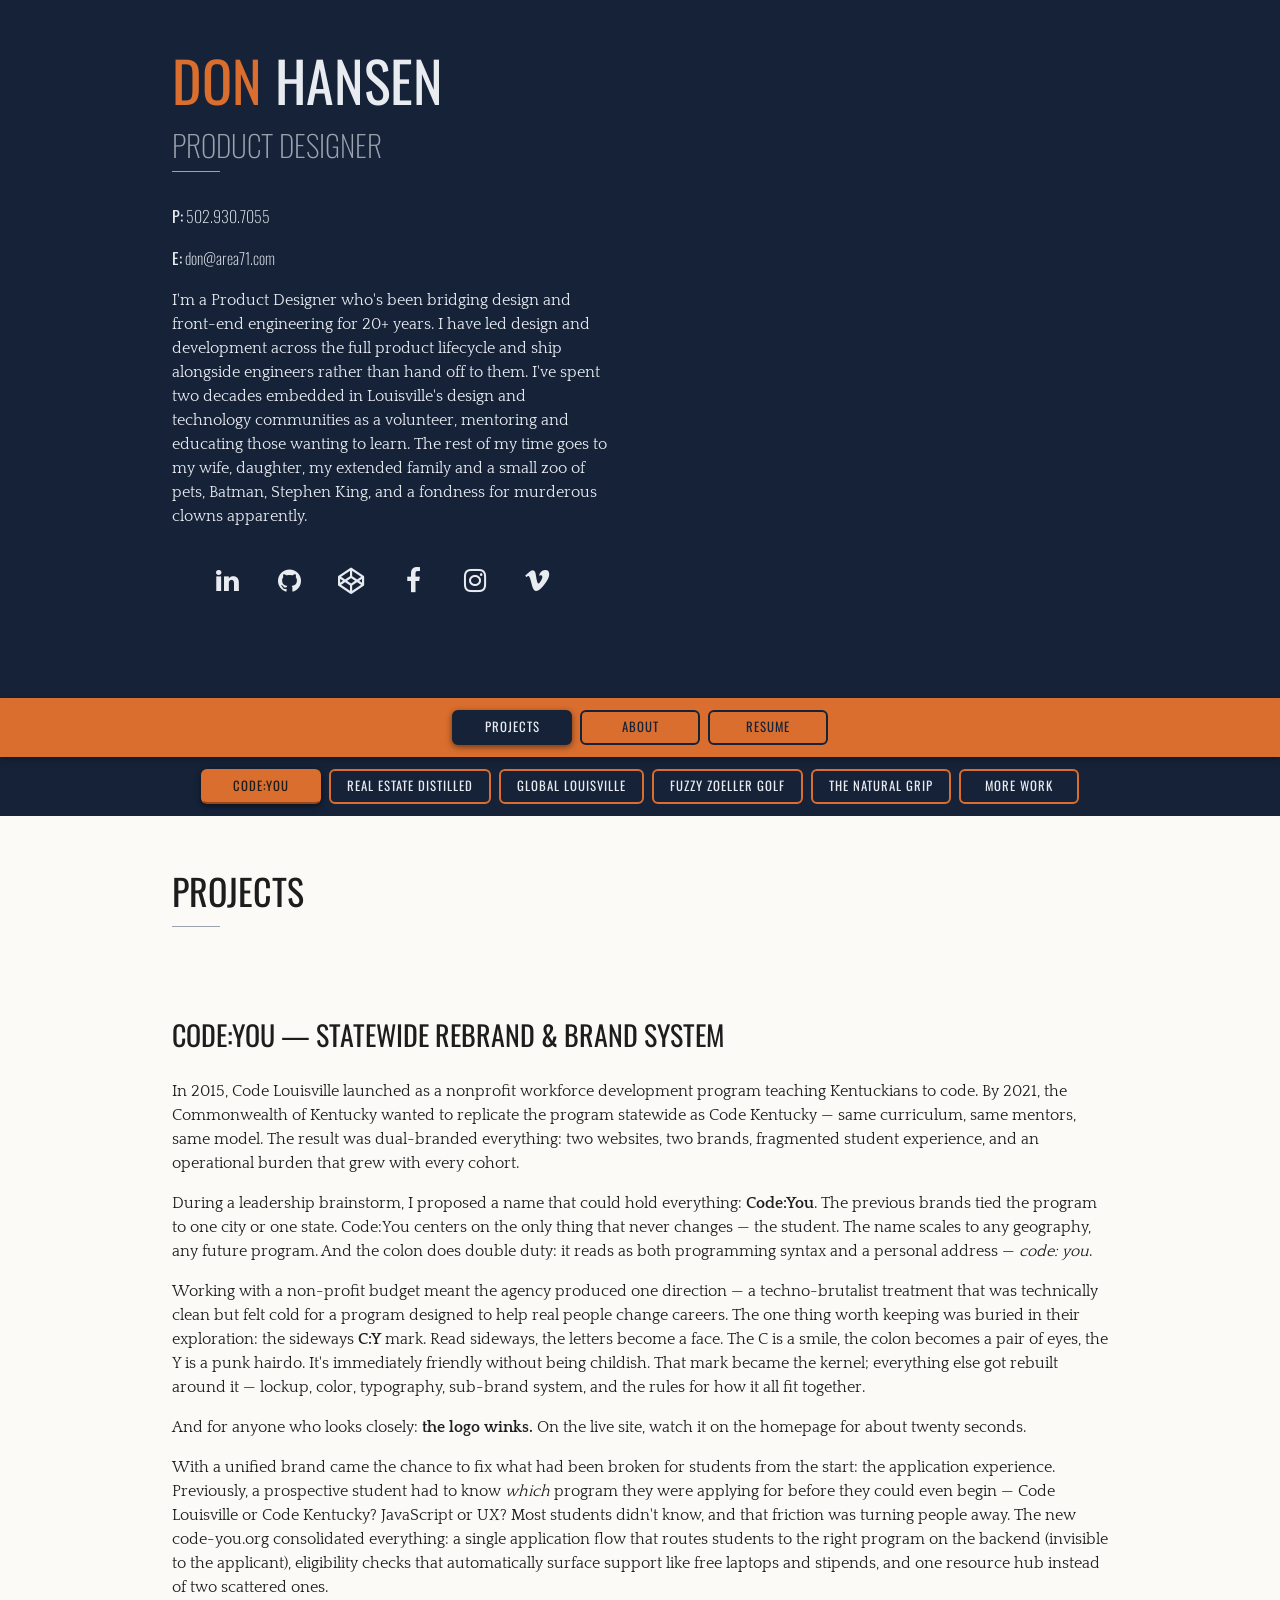
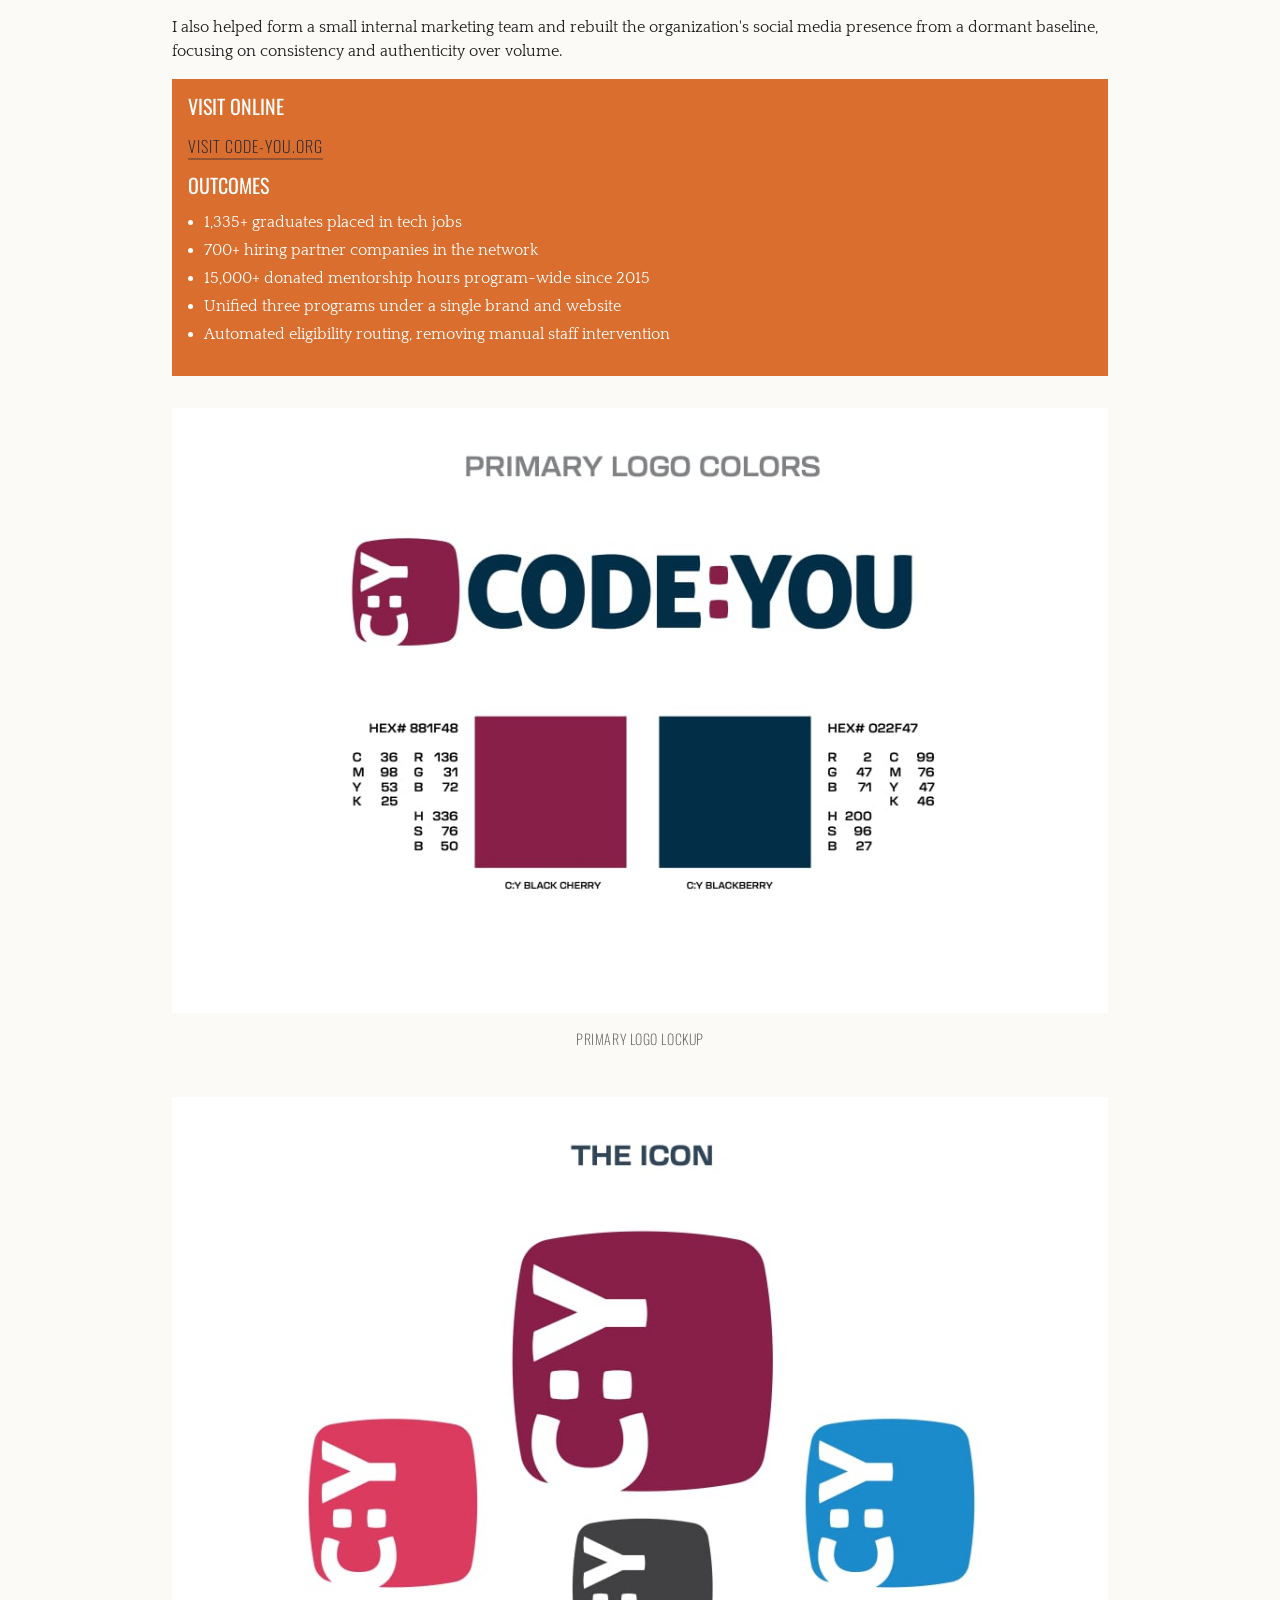
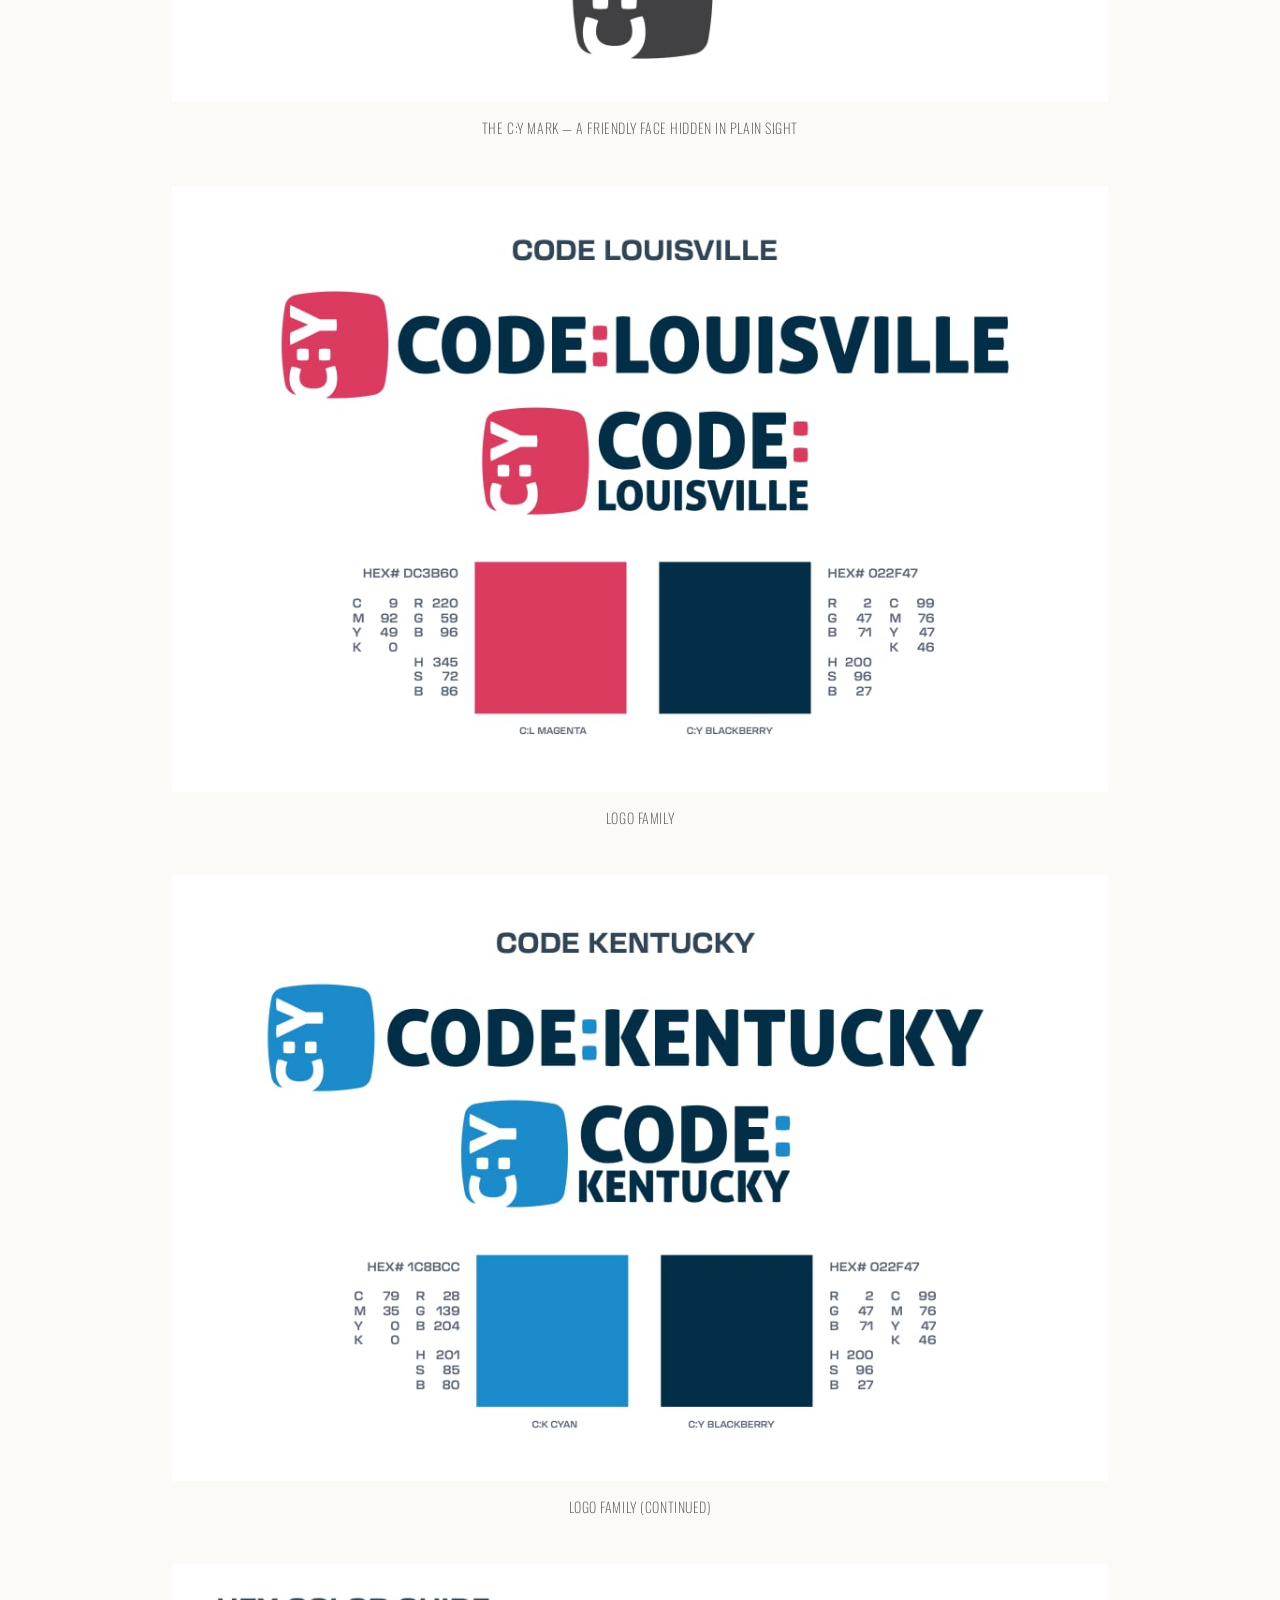
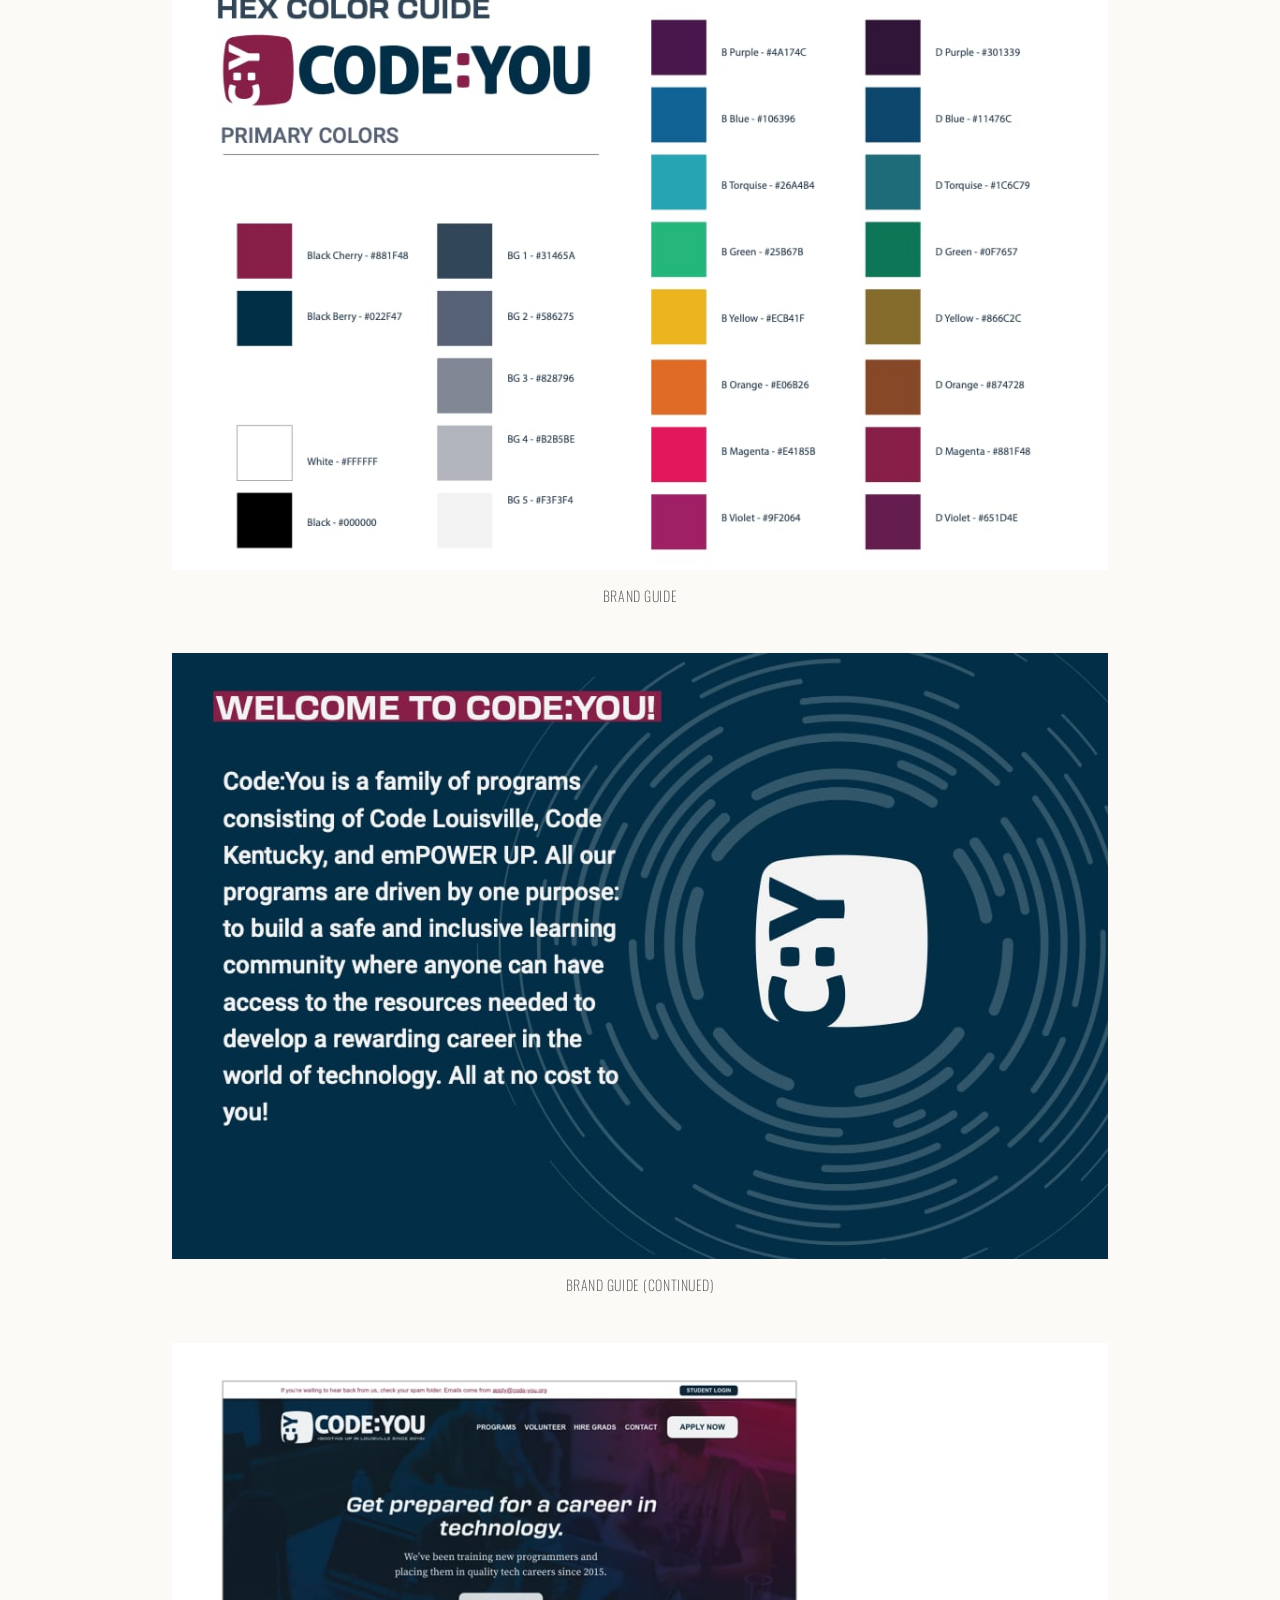
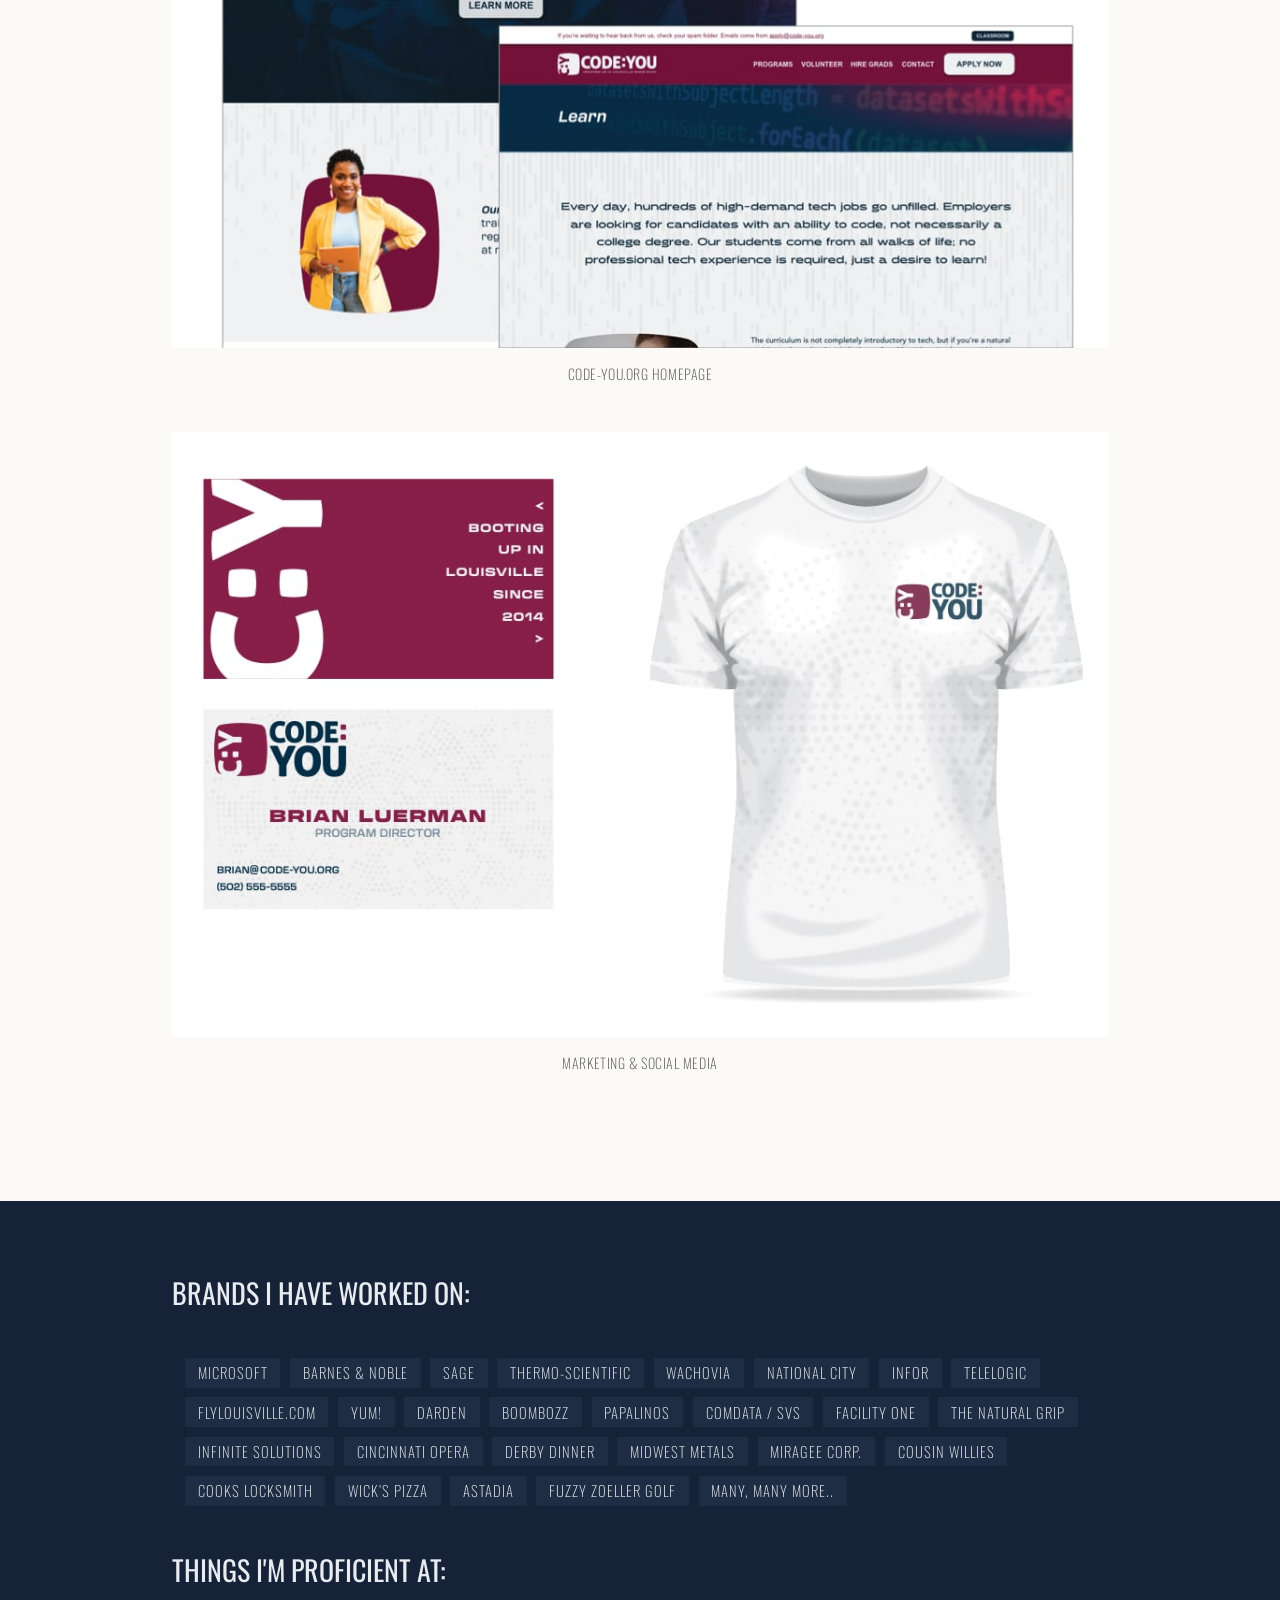
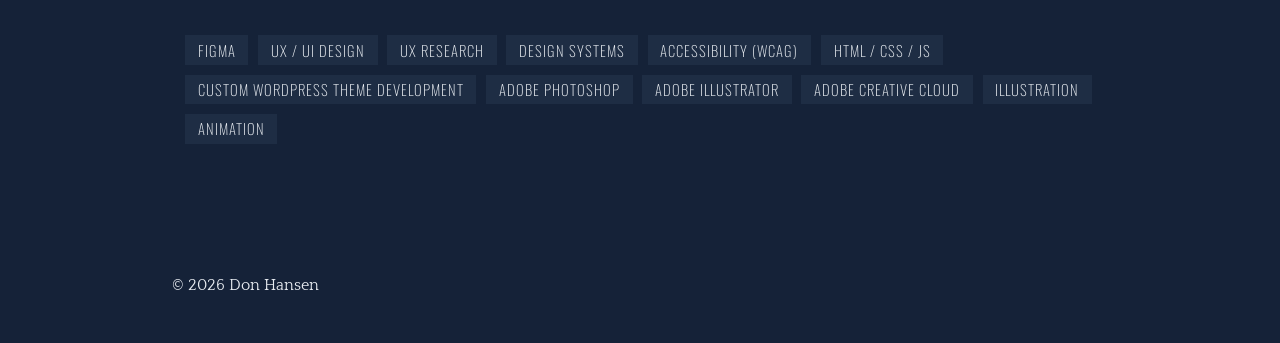
==== commit 3d5f4215: "Update index.html" ====
--- a/index.html
+++ b/index.html
@@ -51,13 +51,7 @@
 
         <p>I'm a Product Designer who's been bridging design and front-end engineering for 20+ years. I have led design and development across the full product lifecycle and ship alongside engineers rather than hand off to them. I've spent two decades embedded in Louisville's design and technology communities as a volunteer, mentoring and educating those wanting to learn. The rest of my time goes to my wife, daughter, my extended family and a small zoo of pets, Batman, Stephen King, and a fondness for murderous clowns apparently.</p>
 
-    </div>
-
-    <div class="contact-photo">
-
-        <!-- <img src="assets/donh-headshot.png" alt="Headshot of Don Hansen" class="contact-headshot" width="400" height="400"> -->
-
-                <div class="social-cont">
+        <div class="social-cont">
 
             <ul class="social-icons">
                 <li><a href="https://www.linkedin.com/in/dchansen/" target="_blank" rel="noopener noreferrer" aria-label="LinkedIn profile"><i class="fa fa-linkedin" aria-hidden="true"></i></a></li>
@@ -69,6 +63,12 @@
             </ul>
 
         </div>
+    
+    </div>
+
+    <div class="contact-photo">
+
+        <!-- <img src="assets/donh-headshot.png" alt="Headshot of Don Hansen" class="contact-headshot" width="400" height="400"> -->
 
     </div>
 
